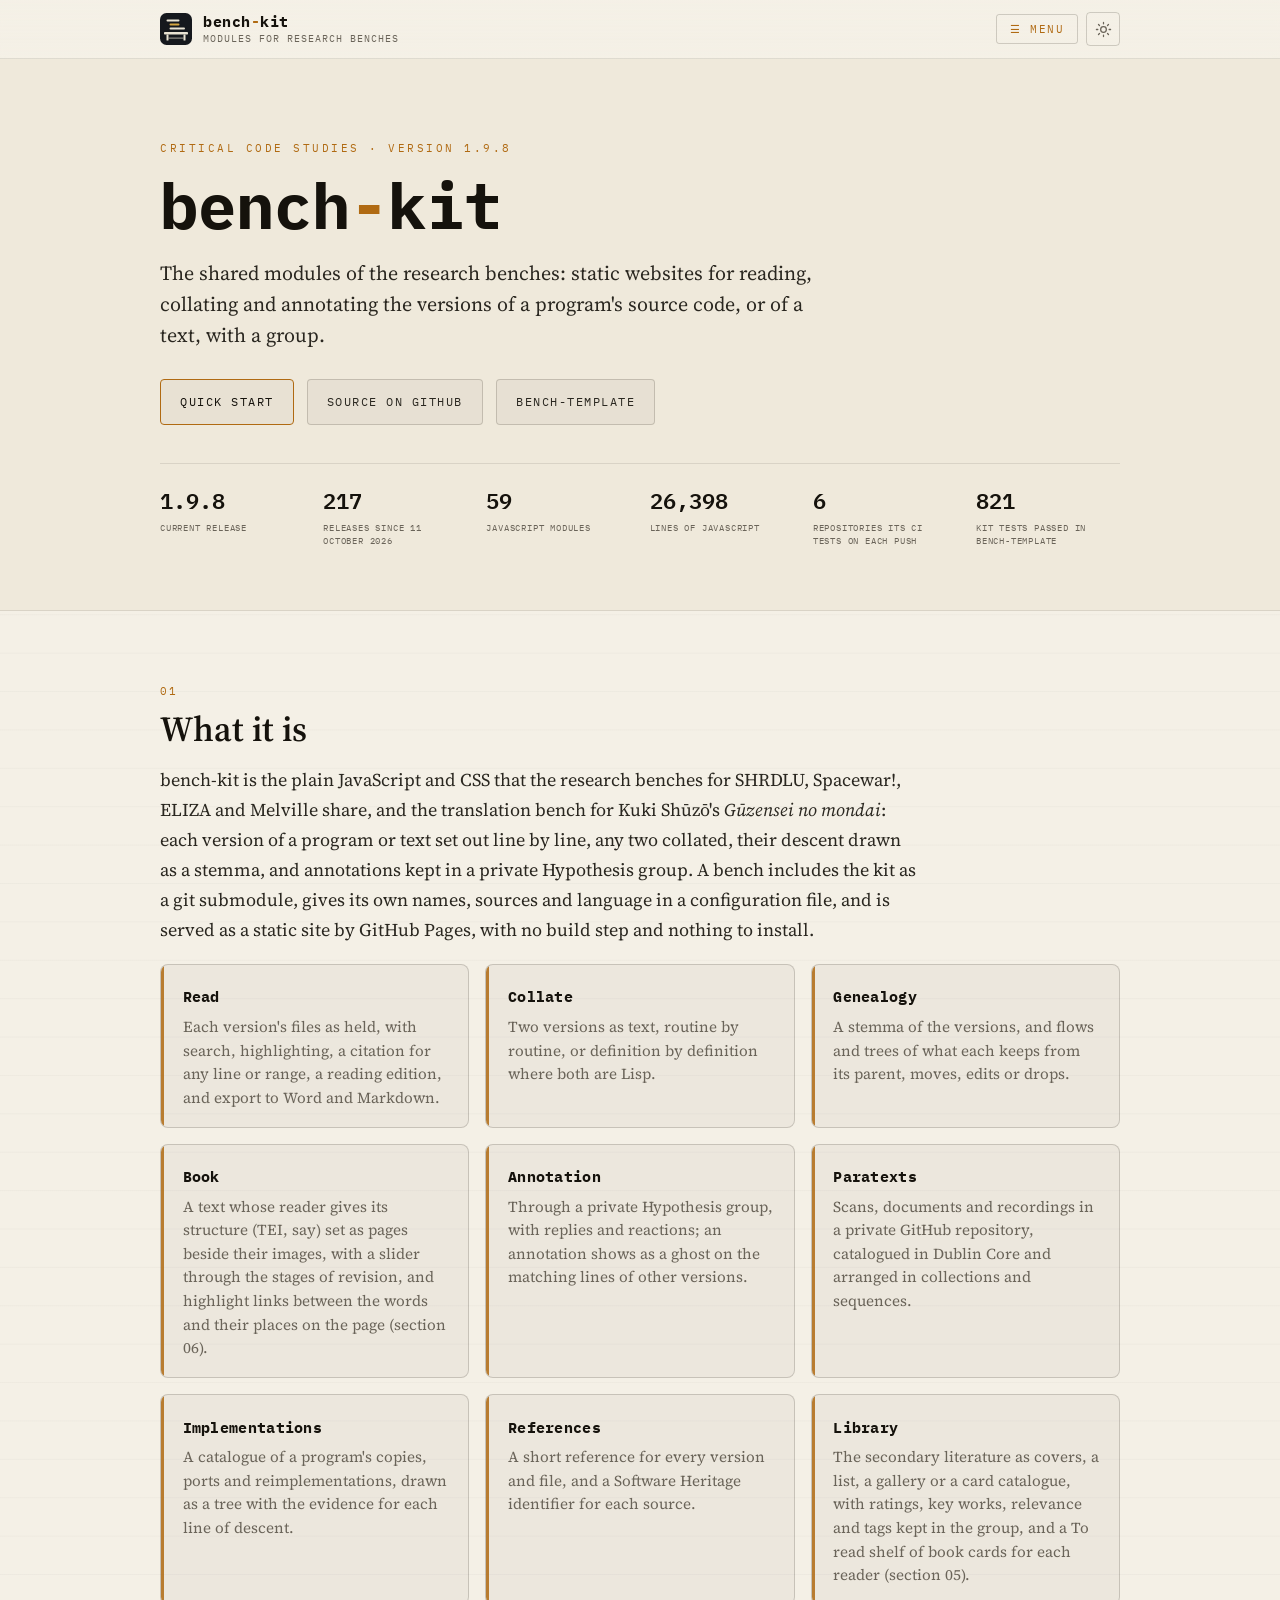
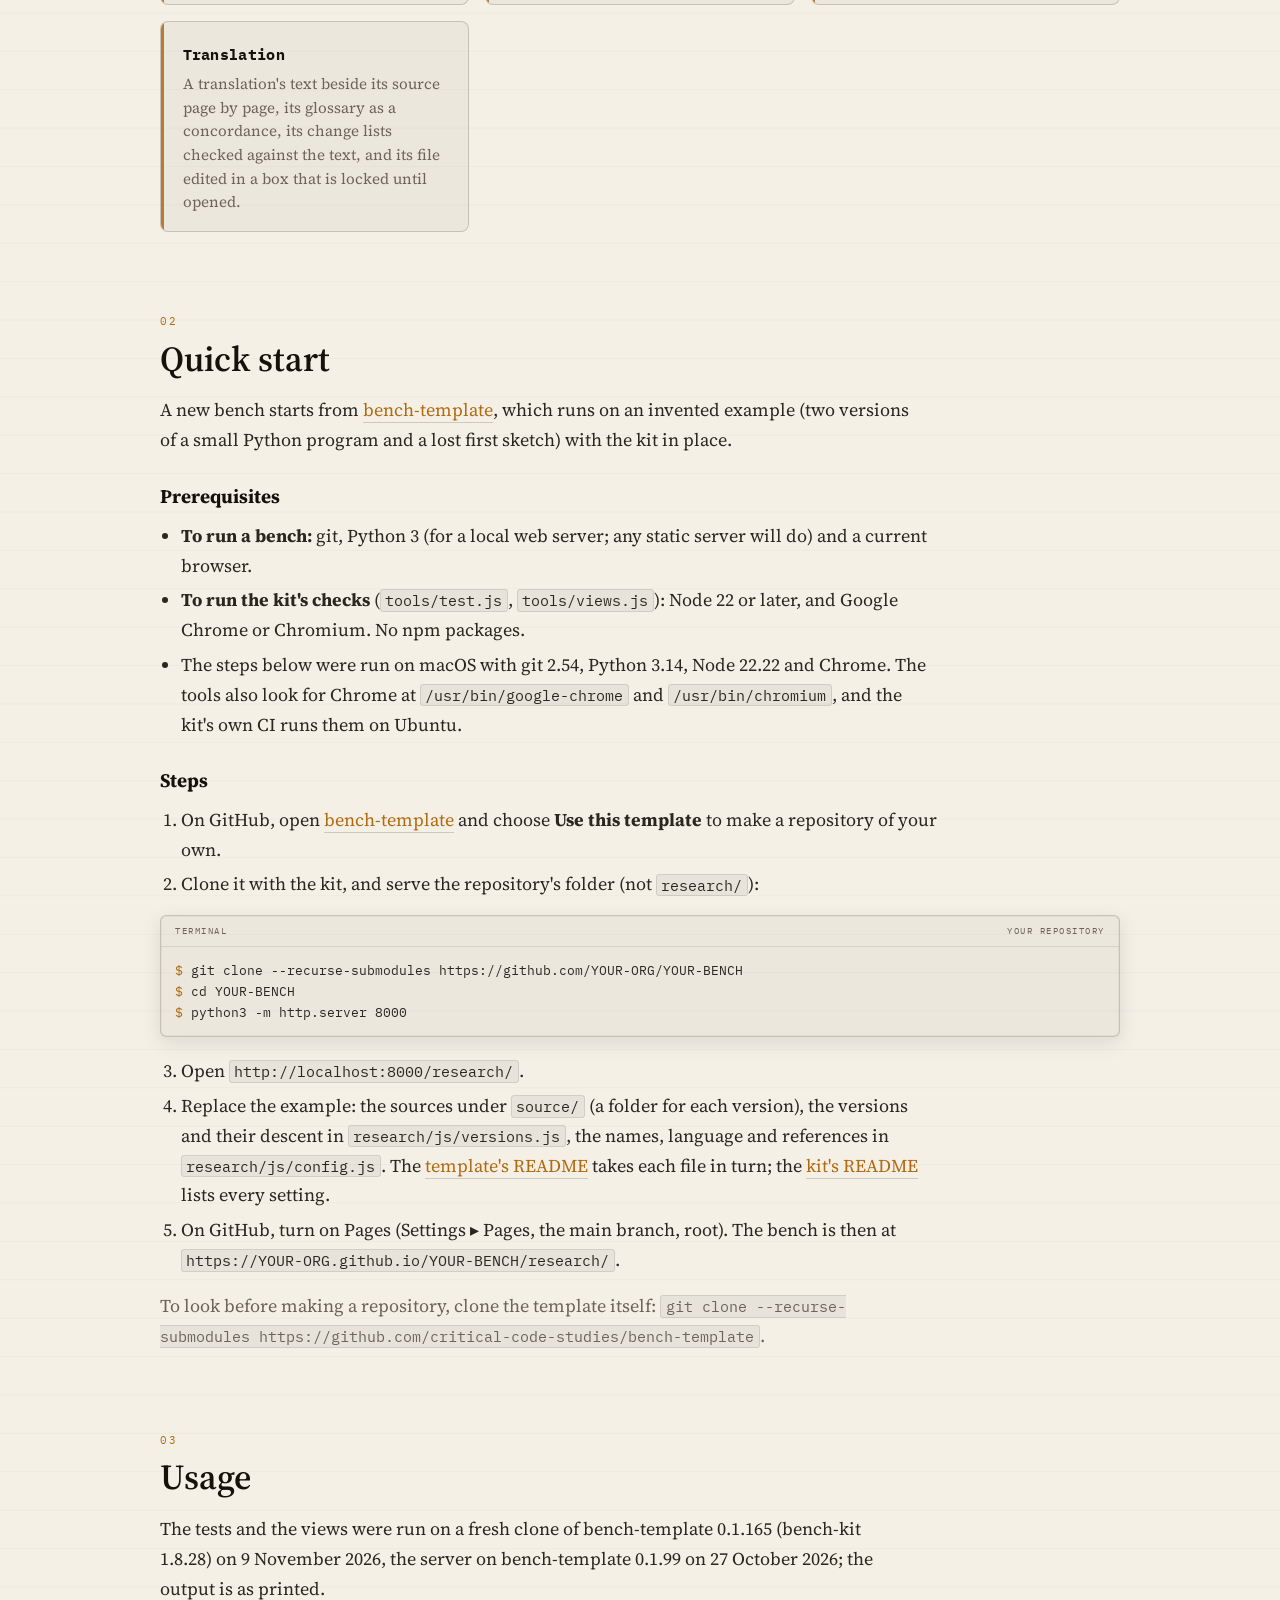
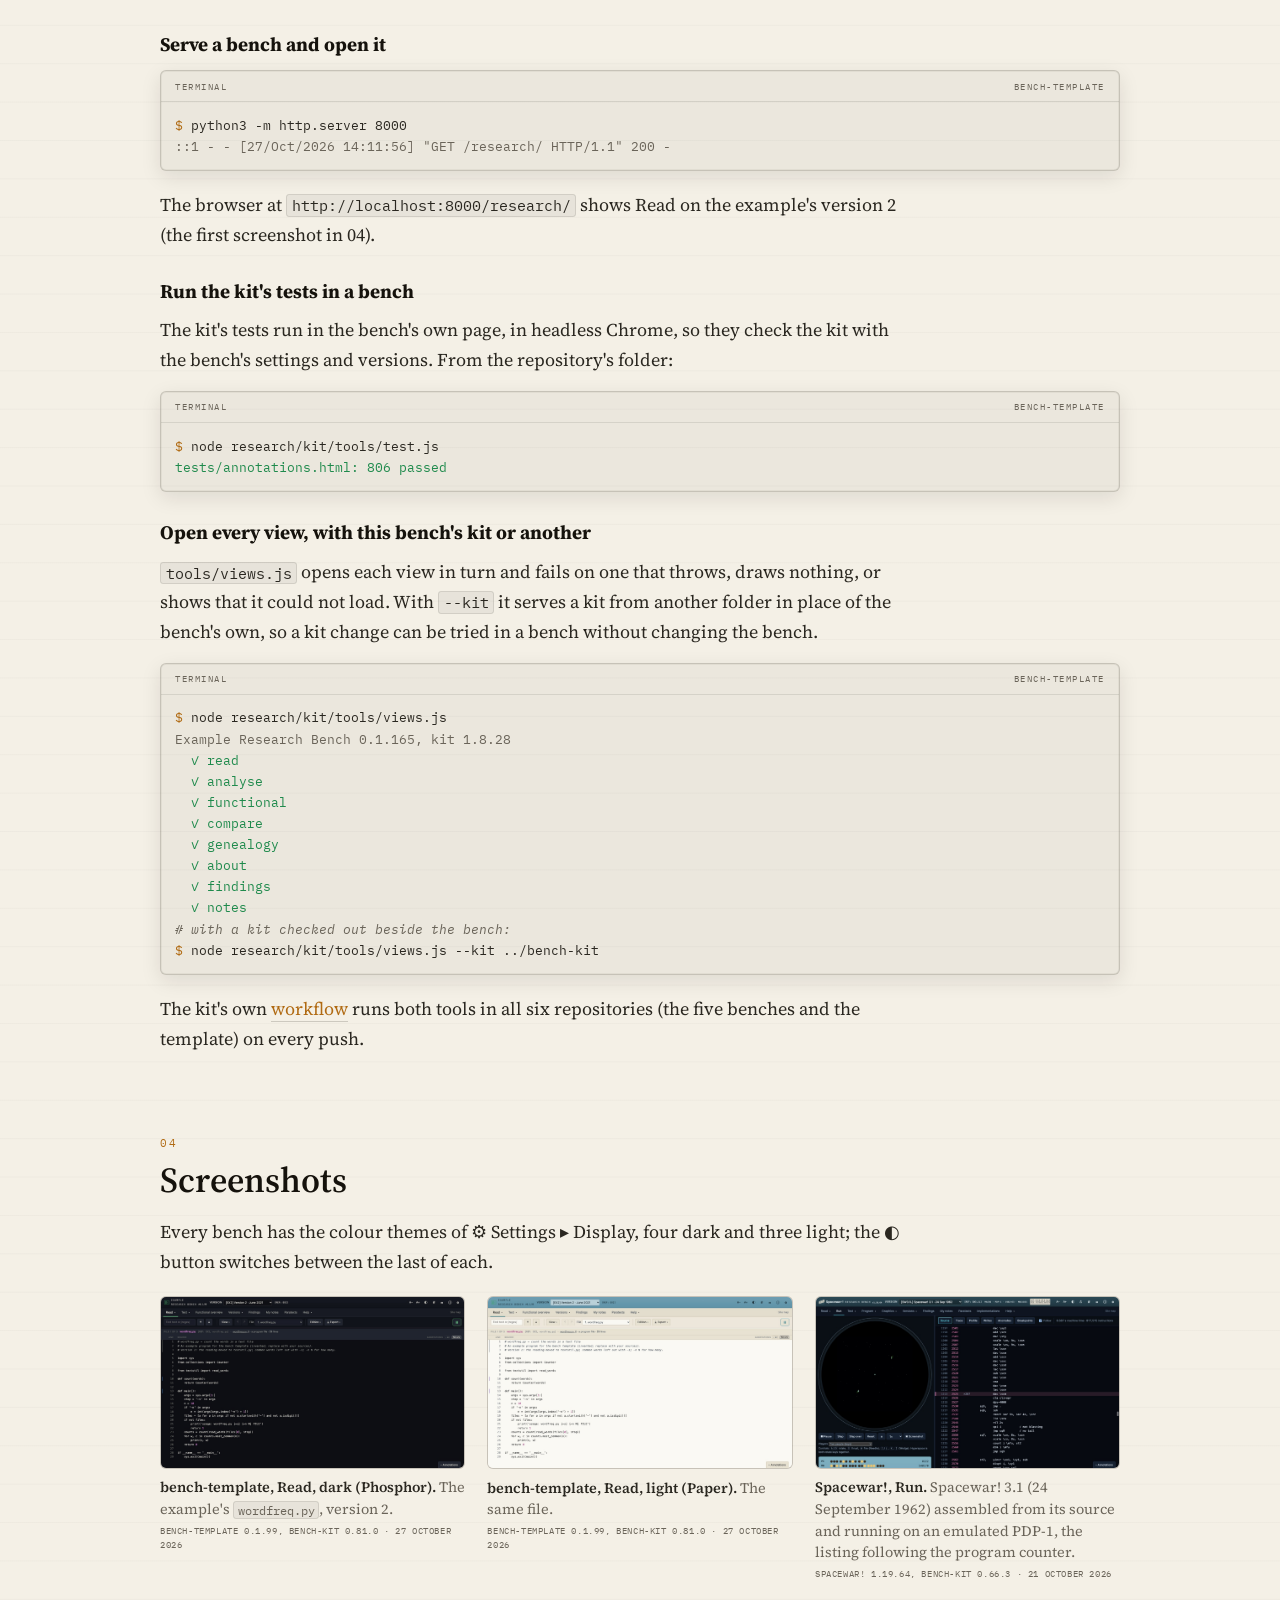
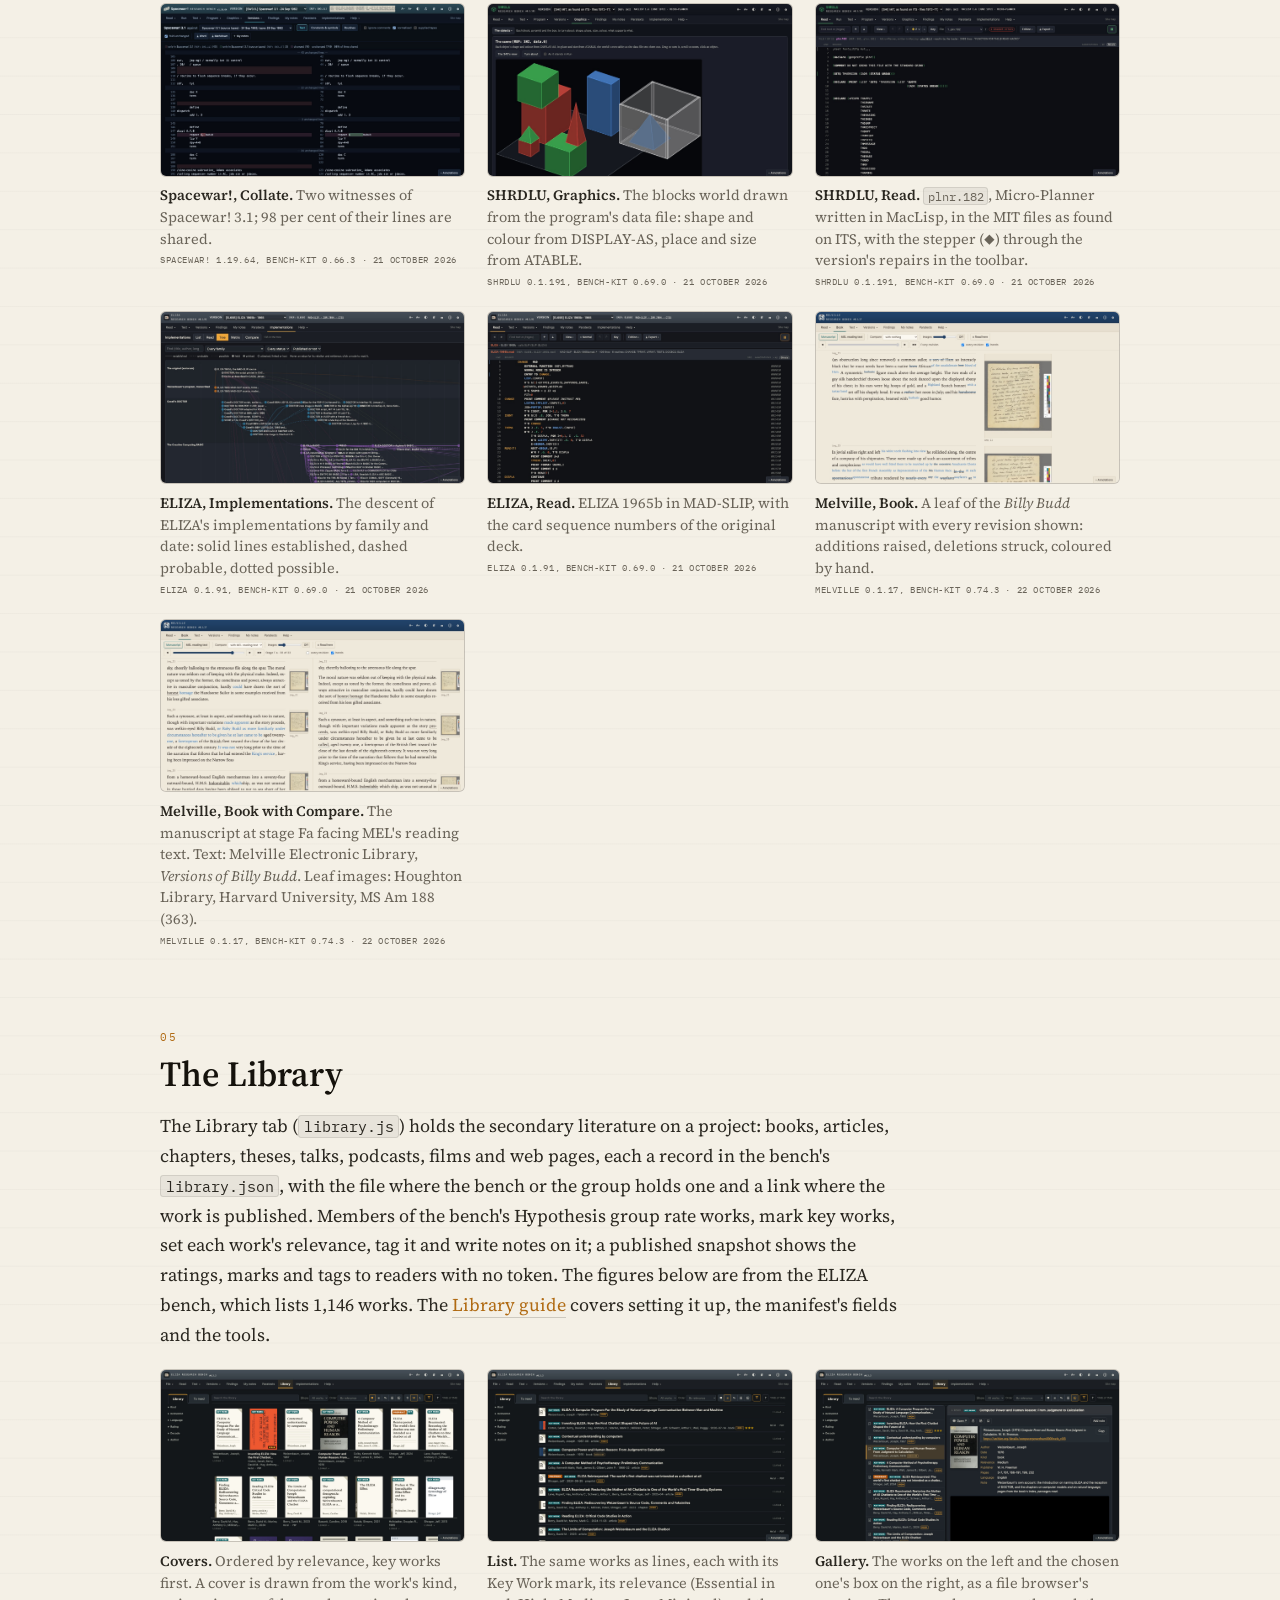
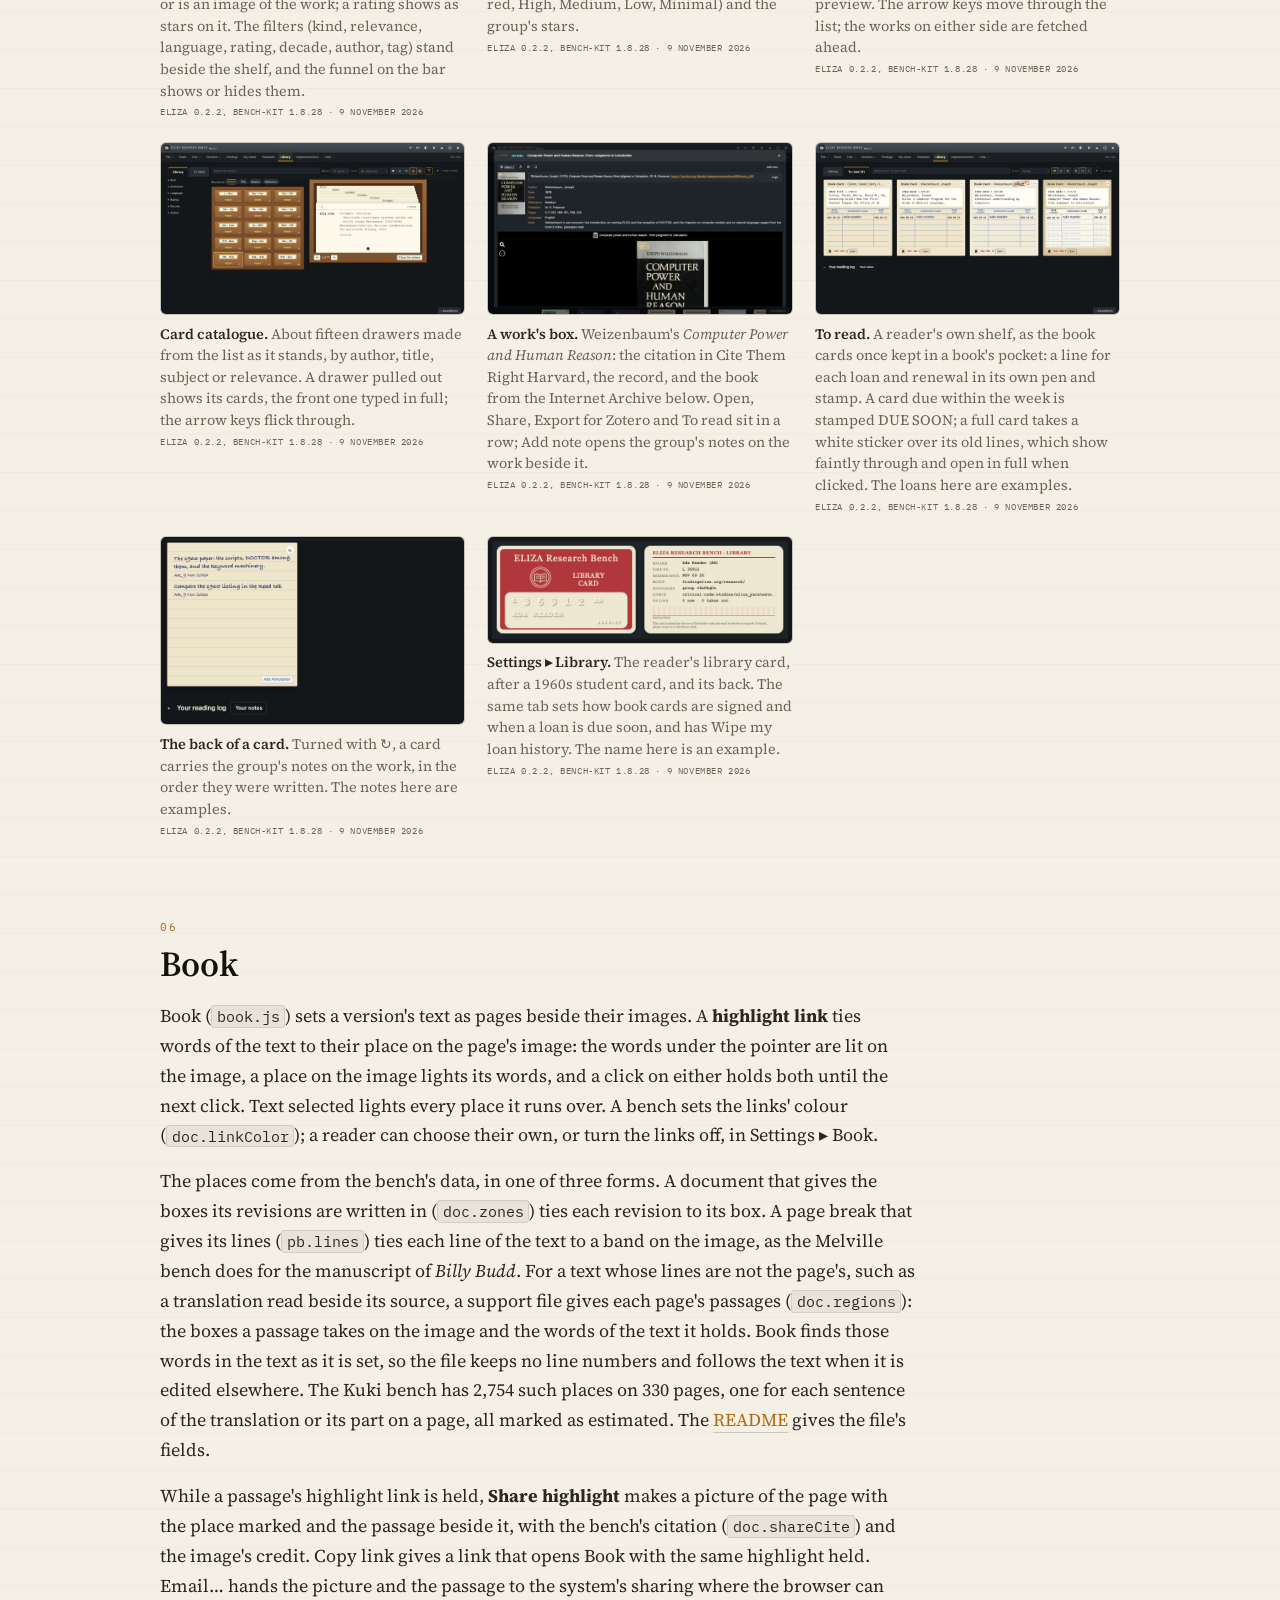
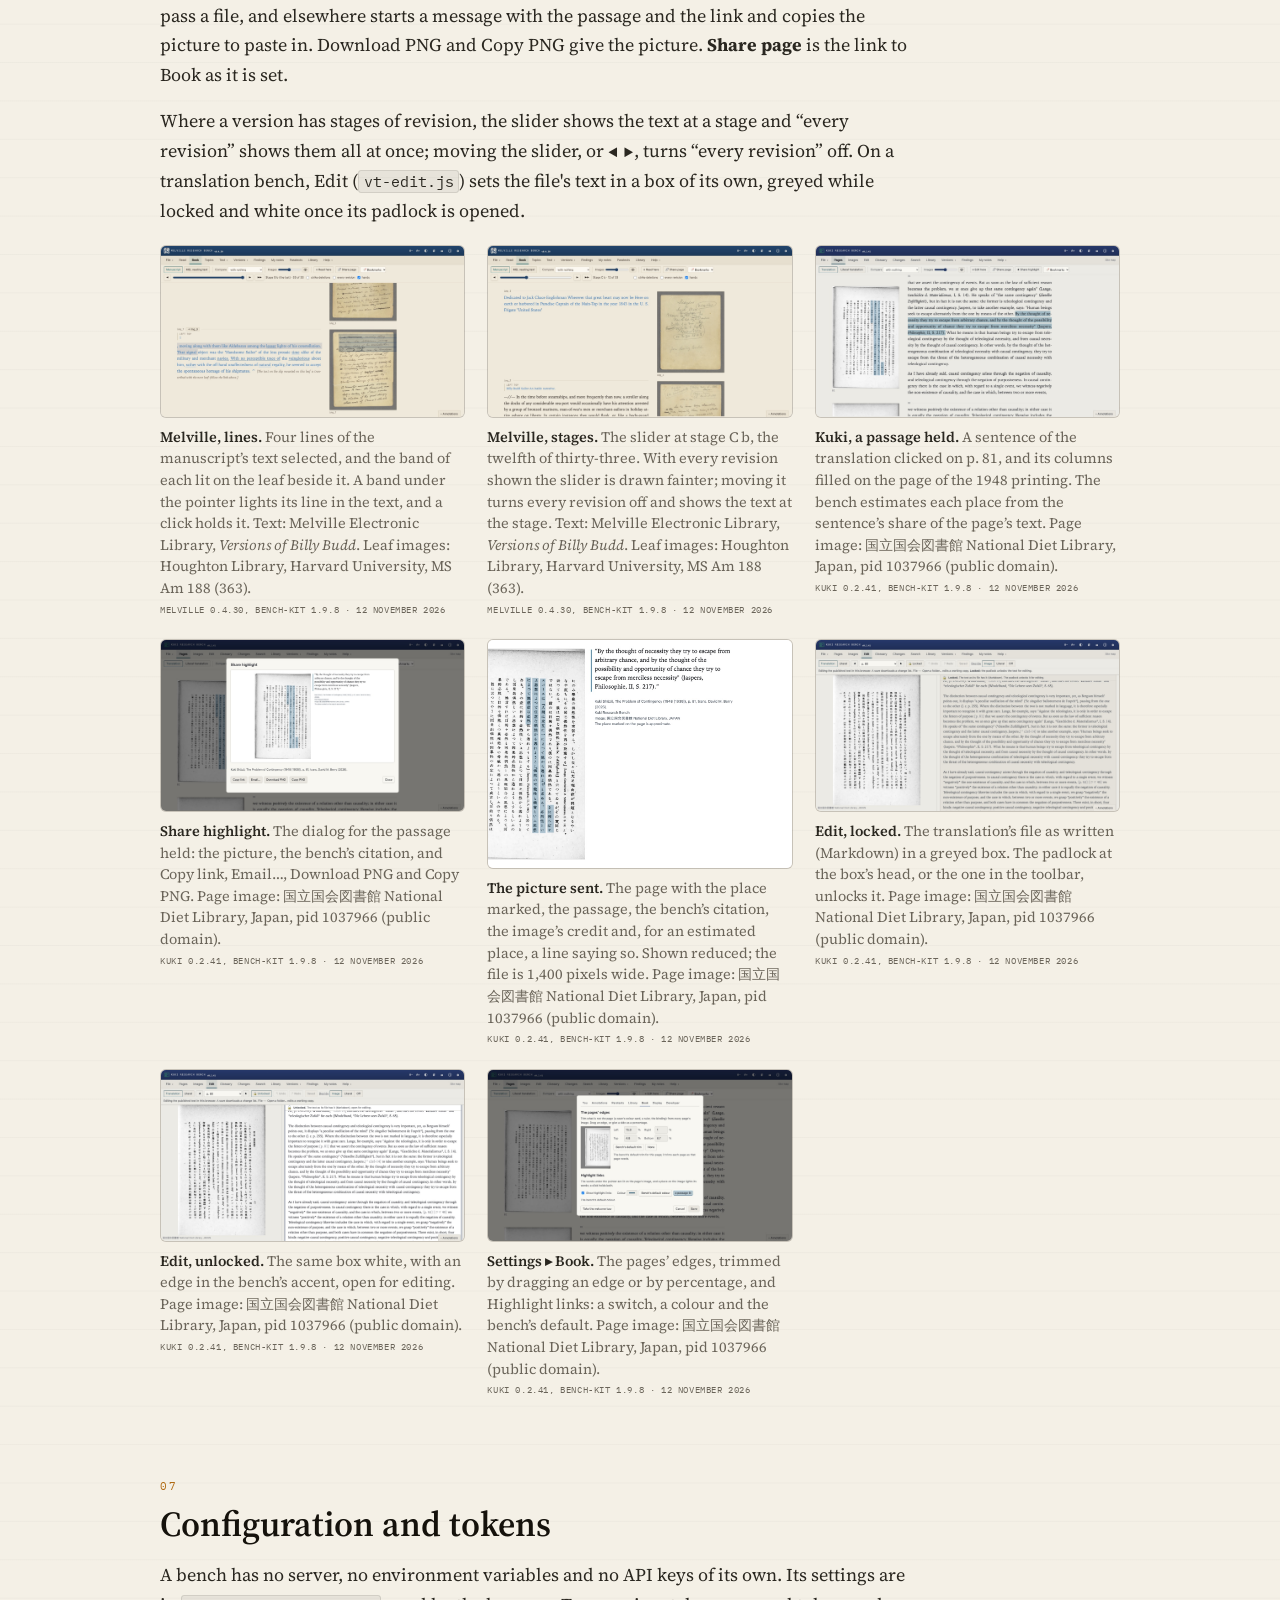
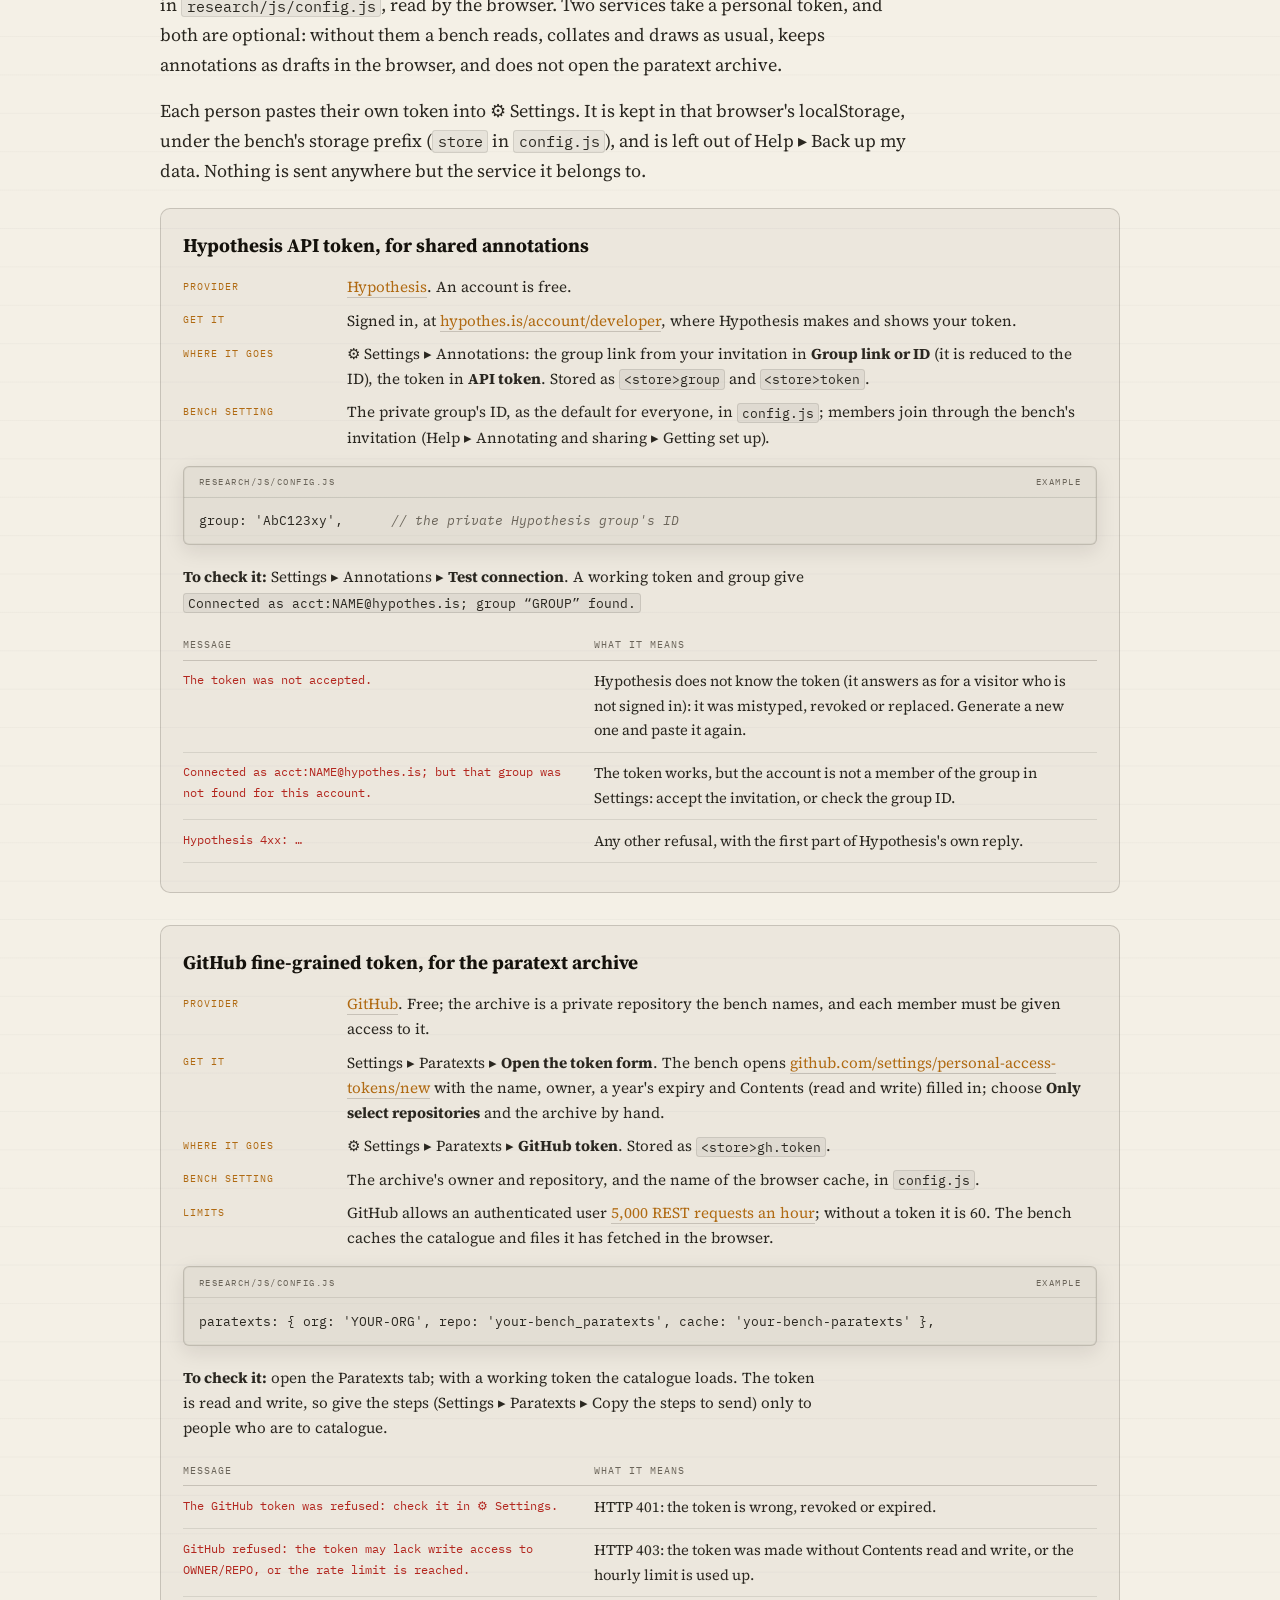
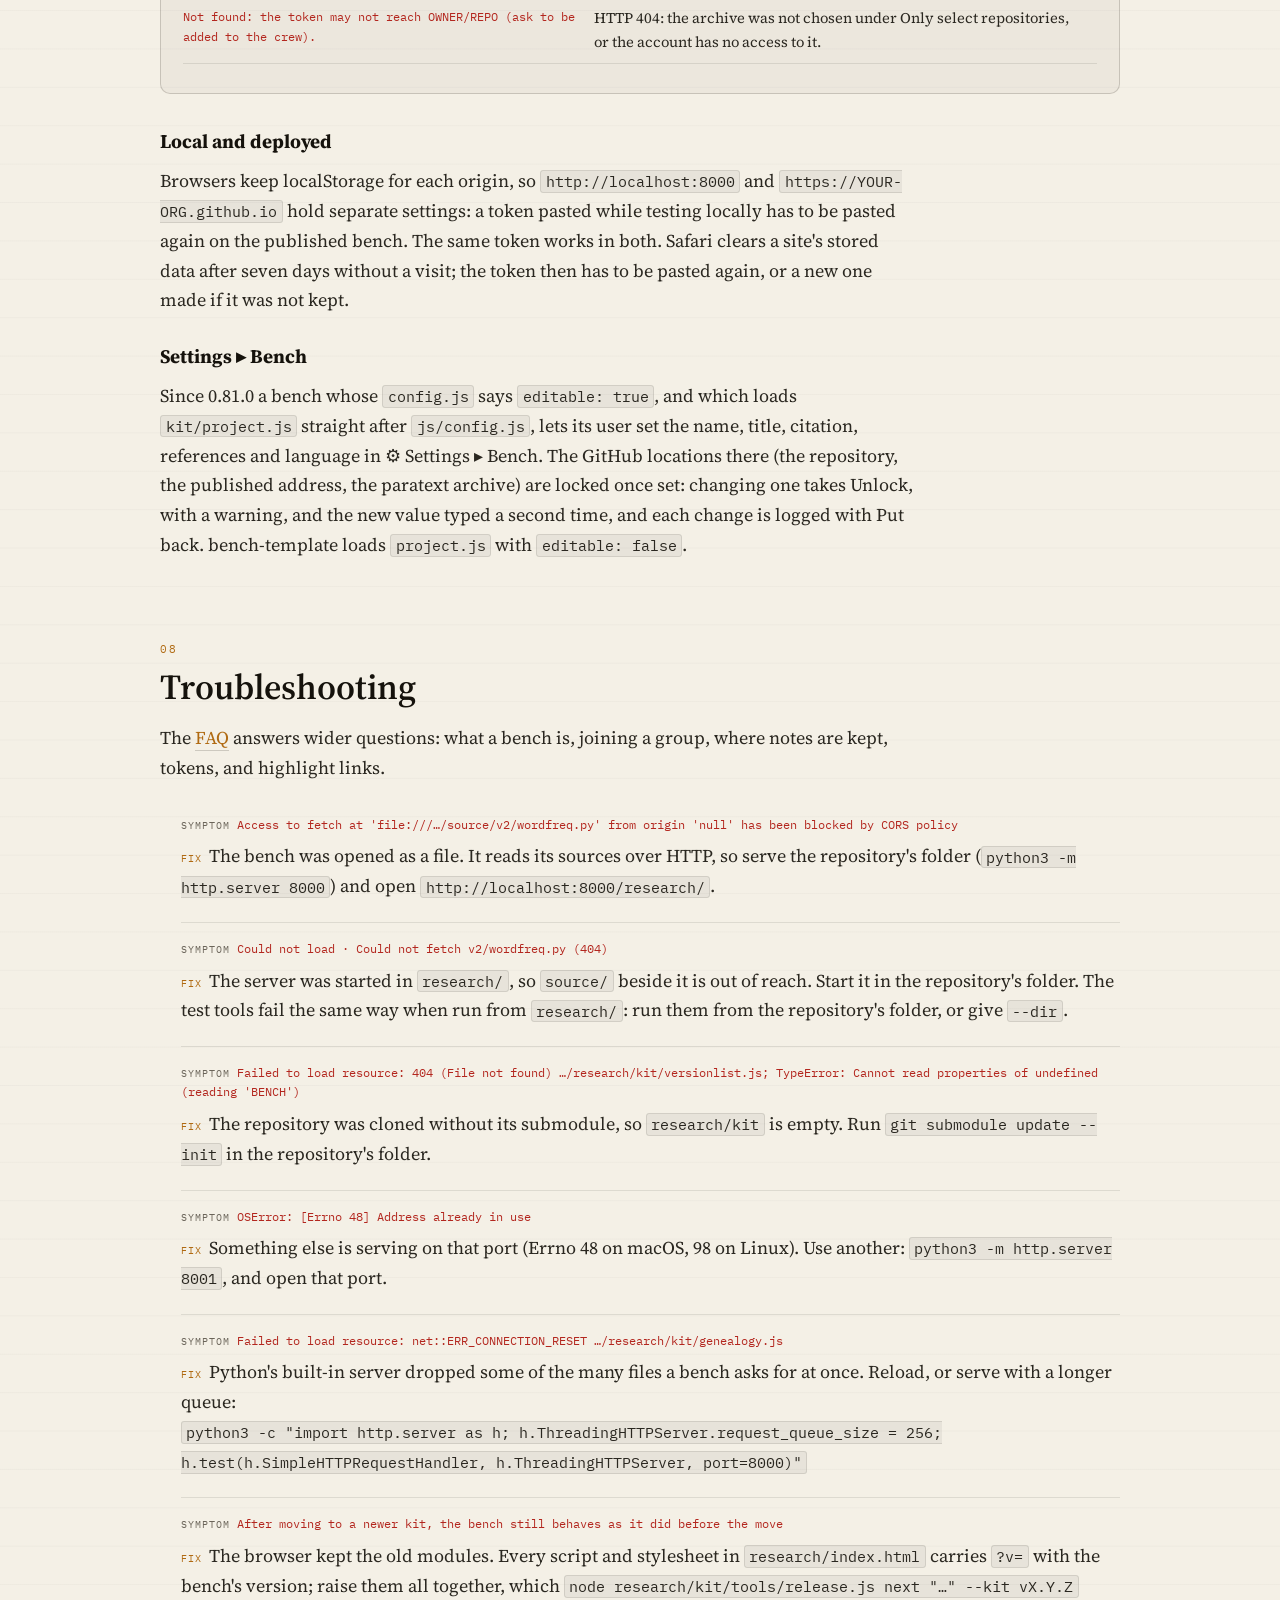
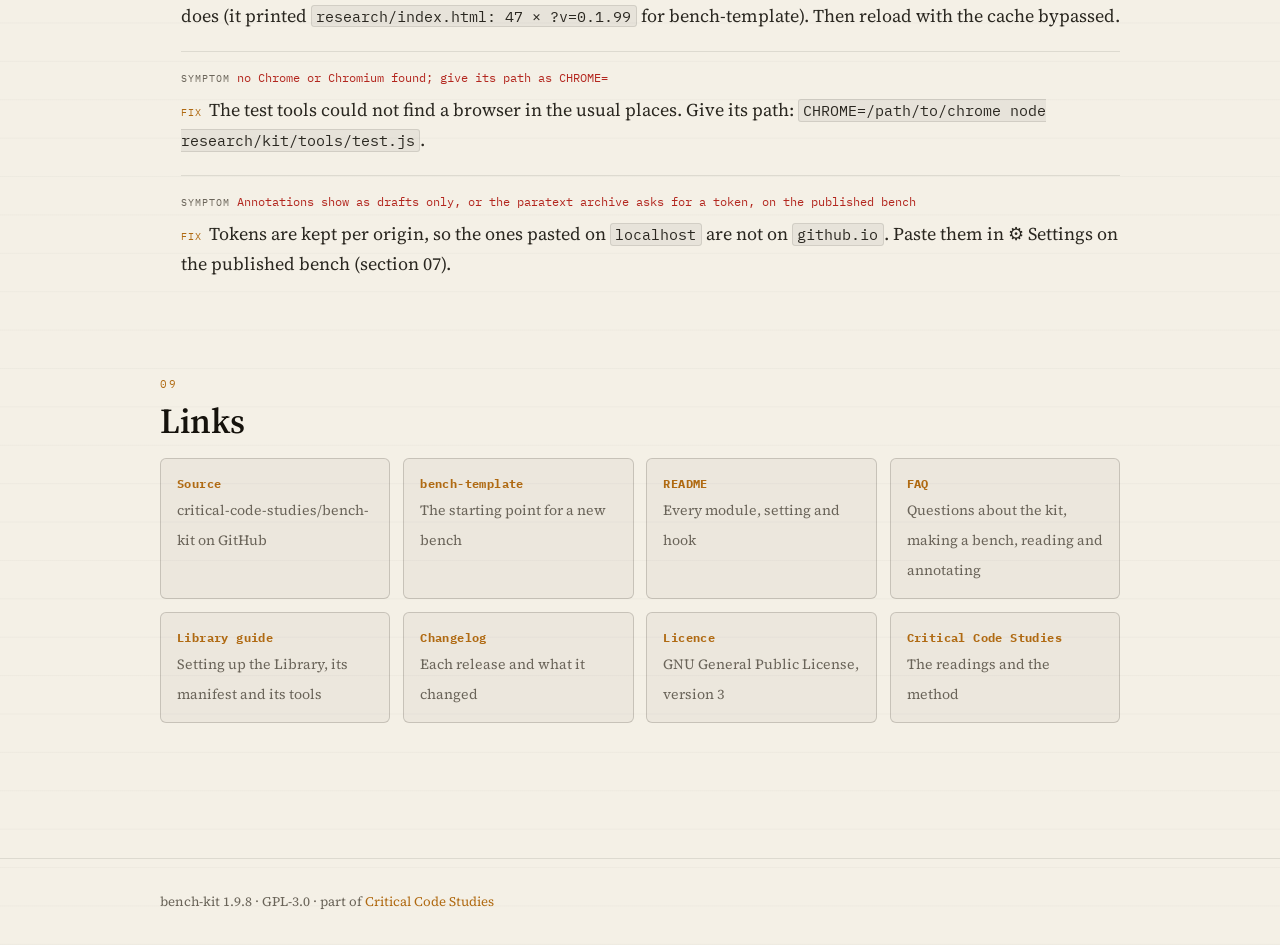
==== docs/index.html @ 133202d9 "Site: frequently asked questions" ====
<!DOCTYPE html>
<html lang="en-GB">
<head>
  <meta charset="utf-8">
  <meta name="viewport" content="width=device-width, initial-scale=1">
  <title>bench-kit</title>
  <meta name="description" content="bench-kit: the shared modules of the critical code studies research benches, static websites for reading, collating and annotating the versions of a program's source code, or of a text, with a group.">
  <link rel="icon" href="logo.svg" type="image/svg+xml">
  <meta name="theme-color" content="#f4f0e6" media="(prefers-color-scheme: light)">
  <meta name="theme-color" content="#11131a" media="(prefers-color-scheme: dark)">
  <meta property="og:title" content="bench-kit">
  <meta property="og:description" content="The shared modules of the critical code studies research benches.">
  <meta property="og:type" content="website">
  <meta property="og:url" content="https://critical-code-studies.github.io/bench-kit/">
  <meta property="og:image" content="https://critical-code-studies.github.io/bench-kit/img/template-read-dark.jpg">
  <script>(function(){try{var t=localStorage.getItem('ccs-theme');if(t==='light'||t==='dark')document.documentElement.setAttribute('data-theme',t);}catch(e){}})();</script>
  <link rel="preconnect" href="https://fonts.googleapis.com">
  <link rel="preconnect" href="https://fonts.gstatic.com" crossorigin>
  <link rel="stylesheet" href="https://fonts.googleapis.com/css2?family=IBM+Plex+Mono:wght@400;600;700&family=Source+Serif+4:ital,opsz,wght@0,8..60,400;0,8..60,600;1,8..60,400&display=swap">
  <style>
    /* The house style of the critical code studies sites (critical-code-studies.github.io):
       workbench charcoal by default, warm paper when turned over, amber for the critic's pen. */
    :root {
      --bg: #11131a; --bg-2: #171a23;
      --panel: rgba(231,228,218,0.035); --panel-2: rgba(231,228,218,0.055);
      --line: rgba(231,228,218,0.18); --line-soft: rgba(231,228,218,0.10);
      --ink: #e7e4da; --ink-dim: #989b93; --bright: #faf8f2;
      --green: #6fdc8c; --red: #ff8a7a;
      --beam: #f2ab3c; --mark: rgba(242,171,60,0.16);
      --glow: 0 0 6px rgba(242,171,60,0.45), 0 0 14px rgba(242,171,60,0.2);
      --mono: "IBM Plex Mono", ui-monospace, "SF Mono", Menlo, Consolas, monospace;
      --serif: "Source Serif 4", "Iowan Old Style", "Palatino Linotype", Palatino, Georgia, serif;
      --wrap: 960px;
      --body-grid: rgba(231,228,218,0.022); --vignette: rgba(0,0,0,0.5);
      --header-a: rgba(17,19,26,0.94); --header-b: rgba(17,19,26,0.62);
      --code-bg: rgba(5,6,10,0.7); --code-shadow: inset 0 0 30px rgba(0,0,0,0.55), 0 8px 26px rgba(0,0,0,0.4);
      --hero-bg: #0a0c11; --menu-bg: rgba(20,23,31,0.99);
      color-scheme: dark;
    }
    :root[data-theme="light"] {
      --bg: #f4f0e6; --bg-2: #fbf8f0;
      --panel: rgba(28,24,16,0.035); --panel-2: rgba(28,24,16,0.06);
      --line: rgba(28,24,16,0.18); --line-soft: rgba(28,24,16,0.10);
      --ink: #2a2720; --ink-dim: #6a6459; --bright: #15120c;
      --green: #1f8a4c; --red: #b3261e;
      --beam: #b06a12; --mark: rgba(176,106,18,0.16); --glow: none;
      --body-grid: rgba(28,24,16,0.028); --vignette: transparent;
      --header-a: rgba(244,240,230,0.94); --header-b: rgba(244,240,230,0.64);
      --code-bg: rgba(28,24,16,0.04); --code-shadow: inset 0 0 0 1px rgba(28,24,16,0.05), 0 6px 20px rgba(28,24,16,0.10);
      --hero-bg: #efe9db; --menu-bg: #fbf8f0;
      color-scheme: light;
    }
    @media (prefers-color-scheme: light) {
      :root:not([data-theme="dark"]) {
        --bg: #f4f0e6; --bg-2: #fbf8f0;
        --panel: rgba(28,24,16,0.035); --panel-2: rgba(28,24,16,0.06);
        --line: rgba(28,24,16,0.18); --line-soft: rgba(28,24,16,0.10);
        --ink: #2a2720; --ink-dim: #6a6459; --bright: #15120c;
        --green: #1f8a4c; --red: #b3261e;
        --beam: #b06a12; --mark: rgba(176,106,18,0.16); --glow: none;
        --body-grid: rgba(28,24,16,0.028); --vignette: transparent;
        --header-a: rgba(244,240,230,0.94); --header-b: rgba(244,240,230,0.64);
        --code-bg: rgba(28,24,16,0.04); --code-shadow: inset 0 0 0 1px rgba(28,24,16,0.05), 0 6px 20px rgba(28,24,16,0.10);
        --hero-bg: #efe9db; --menu-bg: #fbf8f0;
        color-scheme: light;
      }
    }

    * { box-sizing: border-box; }
    html { scroll-behavior: smooth; }
    body {
      margin: 0; color: var(--ink); font-family: var(--serif); font-size: 18px; line-height: 1.66;
      background: linear-gradient(var(--body-grid) 1px, transparent 1px) 0 0 / 100% 2.4rem, var(--bg);
      -webkit-font-smoothing: antialiased; overflow-x: hidden;
    }
    body::after { content: ""; position: fixed; inset: 0; pointer-events: none; z-index: 9000;
      background: radial-gradient(ellipse 92% 78% at 50% 42%, transparent 58%, var(--vignette) 100%); }
    .wrap { width: min(var(--wrap), calc(100vw - 32px)); margin: 0 auto; }
    section[id] { scroll-margin-top: 80px; }
    a { color: var(--beam); text-decoration: none; }
    a:hover { color: var(--bright); text-shadow: var(--glow); }
    .content a { border-bottom: 1px solid var(--line); }
    .content a:hover { border-bottom-color: var(--beam); }

    /* header */
    .site-header { position: sticky; top: 0; z-index: 8000; backdrop-filter: blur(3px);
      background: linear-gradient(to bottom, var(--header-a), var(--header-b)); border-bottom: 1px solid var(--line-soft); }
    .site-header .wrap { display: flex; align-items: center; justify-content: space-between; padding: 12px 0; gap: 1rem; position: relative; }
    .brand { display: flex; align-items: center; gap: 0.7rem; }
    .brand img { width: 32px; height: 32px; }
    .brand-block { display: flex; flex-direction: column; gap: 0.28rem; line-height: 1.05; white-space: nowrap; }
    .brand-name { font-family: var(--mono); font-weight: 700; font-size: 0.95rem; letter-spacing: 0.5px; color: var(--bright); }
    .brand-name .slash { color: var(--beam); }
    .brand-tagline { font-family: var(--mono); font-size: 0.6rem; letter-spacing: 1px; color: var(--ink-dim); text-transform: uppercase; }
    .head-tools { display: flex; align-items: center; gap: 0.5rem; }
    .nav-toggle { display: inline-flex; align-items: center; gap: 0.5rem; background: none; border: 1px solid var(--line); color: var(--beam);
      font-family: var(--mono); font-size: 0.7rem; letter-spacing: 1.5px; text-transform: uppercase; padding: 7px 13px; border-radius: 3px; cursor: pointer; }
    .site-nav { position: absolute; top: calc(100% + 7px); right: 0; display: none; flex-direction: column; min-width: 240px; padding: 0.4rem 0;
      background: var(--menu-bg); border: 1px solid var(--line); border-radius: 4px; box-shadow: 0 12px 32px rgba(0,0,0,0.5); }
    .site-nav.open { display: flex; }
    .site-nav a { font-family: var(--mono); font-size: 0.72rem; letter-spacing: 0.8px; text-transform: uppercase; color: var(--ink-dim); padding: 0.6rem 1.2rem; }
    .site-nav a:hover { color: var(--beam); background: rgba(242,171,60,0.08); }
    .site-nav a .n { color: var(--beam); margin-right: 0.4rem; }
    @media (min-width: 1400px) {
      .nav-toggle { display: none; }
      .site-nav { position: static; display: flex; flex-direction: row; min-width: 0; padding: 0; background: none; border: 0; box-shadow: none; gap: 0.1rem; }
      .site-nav a { padding: 0.45rem 0.42rem; font-size: 0.66rem; letter-spacing: 0.5px; white-space: nowrap; }
      .site-nav a:hover { background: none; }
    }
    @media (max-width: 560px) { .brand-tagline { display: none; } .nav-toggle { padding: 7px 10px; } }
    .theme-toggle { display: inline-flex; align-items: center; justify-content: center; width: 34px; height: 34px; flex: 0 0 auto;
      background: none; border: 1px solid var(--line); border-radius: 4px; color: var(--ink-dim); cursor: pointer; padding: 0; }
    .theme-toggle:hover { border-color: var(--beam); color: var(--beam); }
    .theme-toggle svg { width: 17px; height: 17px; }
    .theme-toggle .icon-sun { display: none; }
    :root[data-theme="light"] .theme-toggle .icon-sun { display: block; }
    :root[data-theme="light"] .theme-toggle .icon-moon { display: none; }
    @media (prefers-color-scheme: light) {
      :root:not([data-theme="dark"]) .theme-toggle .icon-sun { display: block; }
      :root:not([data-theme="dark"]) .theme-toggle .icon-moon { display: none; }
    }

    /* hero */
    .hero { background: var(--hero-bg); border-bottom: 1px solid var(--line-soft); }
    .hero-inner { padding: clamp(3rem, 9vh, 5.5rem) 0 clamp(2.5rem, 7vh, 4.5rem); }
    .kicker { display: block; font-family: var(--mono); font-size: 0.66rem; letter-spacing: 2.5px; text-transform: uppercase; color: var(--beam); margin-bottom: 0.9rem; }
    .hero h1 { margin: 0; font-family: var(--mono); font-weight: 700; font-size: clamp(2.2rem, 7vw, 4rem); line-height: 1.04; color: var(--bright); }
    .hero h1 .slash { color: var(--beam); text-shadow: var(--glow); }
    .hero .tagline { margin: 1.2rem 0 0; max-width: 34em; font-size: clamp(1.05rem, 2.4vw, 1.25rem); line-height: 1.55; }
    .hero-actions { display: flex; flex-wrap: wrap; gap: 0.8rem; margin-top: 1.8rem; }
    .btn { display: inline-flex; align-items: center; gap: 0.5rem; font-family: var(--mono); font-size: 0.72rem; letter-spacing: 1.5px; text-transform: uppercase;
      padding: 0.75rem 1.2rem; border-radius: 4px; border: 1px solid var(--line); color: var(--ink); background: var(--panel); }
    .btn:hover { border-color: var(--beam); color: var(--bright); background: rgba(242,171,60,0.07); }
    .btn-primary { border-color: var(--beam); color: var(--bright); }

    /* stat row */
    .stats { display: grid; grid-template-columns: repeat(auto-fit, minmax(118px, 1fr)); gap: 0.9rem 1.2rem; margin-top: 2.4rem; padding-top: 1.2rem; border-top: 1px solid var(--line-soft); }
    .stats div { display: flex; flex-direction: column; gap: 0.15rem; }
    .stats b { font-family: var(--mono); font-weight: 600; font-size: 1.35rem; color: var(--bright); }
    .stats span { font-family: var(--mono); font-size: 0.58rem; letter-spacing: 0.8px; text-transform: uppercase; color: var(--ink-dim); line-height: 1.4; }

    /* sections */
    main { padding: clamp(2.5rem, 7vh, 4.5rem) 0; }
    .section { margin-bottom: clamp(3rem, 8vh, 5rem); }
    .section .num { font-family: var(--mono); font-size: 0.7rem; letter-spacing: 2px; color: var(--beam); }
    h2 { font-family: var(--serif); font-weight: 600; font-size: clamp(1.6rem, 4vw, 2.2rem); line-height: 1.15; color: var(--bright); margin: 0.3rem 0 1rem; }
    h3 { font-family: var(--serif); font-size: 1.2rem; color: var(--bright); margin: 1.6rem 0 0.5rem; }
    .content p, .content li { max-width: 42em; }
    .content p { margin: 0 0 1rem; }
    .content ol, .content ul { padding-left: 1.3rem; margin: 0 0 1rem; }
    .content li { margin: 0.3rem 0; }
    .muted { color: var(--ink-dim); }
    code { font-family: var(--mono); font-size: 0.84em; background: var(--panel-2); border: 1px solid var(--line-soft); border-radius: 3px; padding: 0.05em 0.3em; overflow-wrap: anywhere; }

    /* terminal blocks: what is typed, and what came back */
    .term { margin: 0.6rem 0 1.2rem; background: var(--code-bg); border: 1px solid var(--line); border-radius: 6px; box-shadow: var(--code-shadow); overflow: hidden; }
    .term .label { display: flex; justify-content: space-between; gap: 1rem; font-family: var(--mono); font-size: 0.58rem; letter-spacing: 1.5px; text-transform: uppercase; color: var(--ink-dim);
      padding: 0.45rem 0.9rem; border-bottom: 1px solid var(--line-soft); }
    .term pre { margin: 0; padding: 0.8rem 0.9rem; font-family: var(--mono); font-size: 0.8rem; line-height: 1.65; color: var(--ink); white-space: pre-wrap; overflow-wrap: anywhere; }
    .term .in::before { content: "$ "; color: var(--beam); }
    .term .out { color: var(--ink-dim); }
    .term .ok { color: var(--green); }
    .term .err { color: var(--red); }
    .term .c { color: var(--ink-dim); font-style: italic; }

    /* cards */
    .cards { display: grid; grid-template-columns: repeat(auto-fit, minmax(250px, 1fr)); gap: 1rem; margin-top: 1.2rem; }
    .card { position: relative; padding: 1.2rem 1.2rem 1.1rem 1.35rem; border: 1px solid var(--line); border-radius: 8px; background: var(--panel); overflow: hidden; }
    .card::before { content: ""; position: absolute; left: 0; top: 0; bottom: 0; width: 3px; background: var(--beam); opacity: 0.85; }
    .card h3 { margin: 0 0 0.35rem; font-family: var(--mono); font-size: 0.95rem; letter-spacing: 0.3px; }
    .card p { margin: 0; font-size: 0.95rem; color: var(--ink-dim); line-height: 1.55; }

    /* credentials */
    .cred { margin: 1.4rem 0 2rem; padding: 1.3rem 1.4rem 0.6rem; border: 1px solid var(--line); border-radius: 10px; background: var(--panel); }
    .cred h3 { margin: 0 0 0.8rem; }
    .cred p { font-size: 0.95rem; }
    .cred dl { display: grid; grid-template-columns: 9.5em 1fr; gap: 0.5rem 1.2rem; margin: 0 0 1rem; font-size: 0.95rem; }
    .cred dt { font-family: var(--mono); font-size: 0.62rem; letter-spacing: 1px; text-transform: uppercase; color: var(--beam); padding-top: 0.3rem; }
    .cred dd { margin: 0; }
    .errors { width: 100%; border-collapse: collapse; font-size: 0.92rem; margin: 0.4rem 0 1.2rem; }
    .errors th { text-align: left; font-family: var(--mono); font-size: 0.6rem; letter-spacing: 1px; text-transform: uppercase; color: var(--ink-dim); font-weight: 400; padding: 0.4rem 0.6rem 0.4rem 0; border-bottom: 1px solid var(--line); }
    .errors td { vertical-align: top; padding: 0.55rem 0.8rem 0.55rem 0; border-bottom: 1px solid var(--line-soft); }
    .errors td:first-child { font-family: var(--mono); font-size: 0.78rem; color: var(--red); width: 45%; }
    @media (max-width: 640px) {
      .cred dl { grid-template-columns: 1fr; gap: 0.1rem; }
      .cred dd { margin-bottom: 0.6rem; }
      .errors td, .errors th { display: block; width: auto !important; border: 0; padding: 0.15rem 0; }
      .errors tr { display: block; padding: 0.5rem 0; border-bottom: 1px solid var(--line-soft); }
      .errors thead { display: none; }
    }

    /* troubleshooting */
    .trouble { list-style: none; padding: 0; margin: 1rem 0 0; }
    .trouble li { padding: 1rem 0; border-top: 1px solid var(--line-soft); max-width: none; }
    .trouble li:first-child { border-top: 0; }
    .trouble .sym { display: block; font-family: var(--mono); font-size: 0.78rem; color: var(--red); line-height: 1.55; overflow-wrap: anywhere; }
    .trouble .sym::before { content: "Symptom  "; color: var(--ink-dim); letter-spacing: 1px; font-size: 0.6rem; text-transform: uppercase; }
    .trouble .fix { display: block; margin-top: 0.45rem; }
    .trouble .fix::before { content: "Fix  "; font-family: var(--mono); color: var(--beam); letter-spacing: 1px; font-size: 0.6rem; text-transform: uppercase; }

    /* screenshots */
    .shots { display: grid; grid-template-columns: repeat(auto-fit, minmax(300px, 1fr)); gap: 1.4rem; margin-top: 1.2rem; }
    figure { margin: 0; }
    figure img { display: block; width: 100%; height: auto; border: 1px solid var(--line); border-radius: 6px; background: var(--panel); }
    figcaption { margin-top: 0.55rem; font-size: 0.9rem; line-height: 1.5; color: var(--ink-dim); }
    figcaption b { color: var(--ink); font-weight: 600; }
    figcaption .prov { display: block; margin-top: 0.2rem; font-family: var(--mono); font-size: 0.58rem; letter-spacing: 0.6px; text-transform: uppercase; }

    /* links */
    .links { display: grid; grid-template-columns: repeat(auto-fit, minmax(220px, 1fr)); gap: 0.8rem; margin-top: 1rem; }
    .links a { display: block; padding: 0.9rem 1rem; border: 1px solid var(--line); border-radius: 6px; background: var(--panel); color: var(--ink); }
    .links a b { display: block; font-family: var(--mono); font-size: 0.78rem; color: var(--beam); letter-spacing: 0.4px; }
    .links a span { font-size: 0.88rem; color: var(--ink-dim); }
    .links a:hover { border-color: var(--beam); text-shadow: none; }

    .site-footer { border-top: 1px solid var(--line-soft); padding: 2rem 0; }
    .site-footer p { margin: 0; font-size: 0.82rem; color: var(--ink-dim); }

    .reveal { opacity: 0; transform: translateY(14px); transition: opacity 0.6s ease, transform 0.6s cubic-bezier(0.2,0.7,0.2,1); }
    .reveal.in { opacity: 1; transform: none; }
    @media (prefers-reduced-motion: reduce) { .reveal { opacity: 1; transform: none; transition: none; } html { scroll-behavior: auto; } }
  </style>
</head>
<body>

  <header class="site-header">
    <div class="wrap">
      <a class="brand" href="./" aria-label="bench-kit home">
        <img src="logo.svg" alt="">
        <span class="brand-block">
          <span class="brand-name">bench<span class="slash">-</span>kit</span>
          <span class="brand-tagline">Modules for research benches</span>
        </span>
      </a>
      <div class="head-tools">
        <button class="nav-toggle" aria-label="Open menu" aria-expanded="false" aria-controls="site-nav">&#9776;&nbsp;Menu</button>
        <nav class="site-nav" id="site-nav">
          <a href="#what"><span class="n">01</span>What it is</a>
          <a href="#start"><span class="n">02</span>Quick start</a>
          <a href="#usage"><span class="n">03</span>Usage</a>
          <a href="#screens"><span class="n">04</span>Screenshots</a>
          <a href="#library"><span class="n">05</span>The Library</a>
          <a href="#book"><span class="n">06</span>Book</a>
          <a href="#config"><span class="n">07</span>Configuration</a>
          <a href="#trouble"><span class="n">08</span>Troubleshooting</a>
          <a href="#links"><span class="n">09</span>Links</a>
        </nav>
        <button class="theme-toggle" type="button" aria-label="Toggle light and dark theme" title="Toggle light and dark theme">
          <svg class="icon-moon" viewBox="0 0 24 24" fill="none" stroke="currentColor" stroke-width="1.8" stroke-linecap="round" stroke-linejoin="round" aria-hidden="true"><path d="M21 12.79A9 9 0 1 1 11.21 3 7 7 0 0 0 21 12.79z"/></svg>
          <svg class="icon-sun" viewBox="0 0 24 24" fill="none" stroke="currentColor" stroke-width="1.8" stroke-linecap="round" stroke-linejoin="round" aria-hidden="true"><circle cx="12" cy="12" r="4"/><path d="M12 2v2M12 20v2M4.93 4.93l1.41 1.41M17.66 17.66l1.41 1.41M2 12h2M20 12h2M4.93 19.07l1.41-1.41M17.66 6.34l1.41-1.41"/></svg>
        </button>
      </div>
    </div>
  </header>

  <section class="hero">
    <div class="wrap hero-inner">
      <span class="kicker">Critical code studies · version <span data-kit-version>1.9.8</span></span>
      <h1>bench<span class="slash">-</span>kit</h1>
      <p class="tagline">The shared modules of the research benches: static websites for reading, collating and annotating the versions of a program's source code, or of a text, with a group.</p>
      <div class="hero-actions">
        <a class="btn btn-primary" href="#start">Quick start</a>
        <a class="btn" href="https://github.com/critical-code-studies/bench-kit">Source on GitHub</a>
        <a class="btn" href="https://github.com/critical-code-studies/bench-template">bench-template</a>
      </div>
      <div class="stats" aria-label="bench-kit in figures">
        <div><b data-kit-version>1.9.8</b><span>Current release</span></div>
        <div><b>217</b><span>Releases since 11 October 2026</span></div>
        <div><b>59</b><span>JavaScript modules</span></div>
        <div><b>26,398</b><span>Lines of JavaScript</span></div>
        <div><b>6</b><span>Repositories its CI tests on each push</span></div>
        <div><b>821</b><span>Kit tests passed in bench-template</span></div>
      </div>
    </div>
  </section>

  <main class="content">

    <section class="section wrap reveal" id="what">
      <span class="num">01</span>
      <h2>What it is</h2>
      <p>bench-kit is the plain JavaScript and CSS that the research benches for SHRDLU, Spacewar!, ELIZA and Melville share, and the translation bench for Kuki Shūzō's <i>Gūzensei no mondai</i>: each version of a program or text set out line by line, any two collated, their descent drawn as a stemma, and annotations kept in a private Hypothesis group. A bench includes the kit as a git submodule, gives its own names, sources and language in a configuration file, and is served as a static site by GitHub Pages, with no build step and nothing to install.</p>
      <div class="cards">
        <div class="card"><h3>Read</h3><p>Each version's files as held, with search, highlighting, a citation for any line or range, a reading edition, and export to Word and Markdown.</p></div>
        <div class="card"><h3>Collate</h3><p>Two versions as text, routine by routine, or definition by definition where both are Lisp.</p></div>
        <div class="card"><h3>Genealogy</h3><p>A stemma of the versions, and flows and trees of what each keeps from its parent, moves, edits or drops.</p></div>
        <div class="card"><h3>Book</h3><p>A text whose reader gives its structure (TEI, say) set as pages beside their images, with a slider through the stages of revision, and highlight links between the words and their places on the page (section 06).</p></div>
        <div class="card"><h3>Annotation</h3><p>Through a private Hypothesis group, with replies and reactions; an annotation shows as a ghost on the matching lines of other versions.</p></div>
        <div class="card"><h3>Paratexts</h3><p>Scans, documents and recordings in a private GitHub repository, catalogued in Dublin Core and arranged in collections and sequences.</p></div>
        <div class="card"><h3>Implementations</h3><p>A catalogue of a program's copies, ports and reimplementations, drawn as a tree with the evidence for each line of descent.</p></div>
        <div class="card"><h3>References</h3><p>A short reference for every version and file, and a Software Heritage identifier for each source.</p></div>
        <div class="card"><h3>Library</h3><p>The secondary literature as covers, a list, a gallery or a card catalogue, with ratings, key works, relevance and tags kept in the group, and a To read shelf of book cards for each reader (section 05).</p></div>
        <div class="card"><h3>Translation</h3><p>A translation's text beside its source page by page, its glossary as a concordance, its change lists checked against the text, and its file edited in a box that is locked until opened.</p></div>
      </div>
    </section>

    <section class="section wrap reveal" id="start">
      <span class="num">02</span>
      <h2>Quick start</h2>
      <p>A new bench starts from <a href="https://github.com/critical-code-studies/bench-template">bench-template</a>, which runs on an invented example (two versions of a small Python program and a lost first sketch) with the kit in place.</p>
      <h3>Prerequisites</h3>
      <ul>
        <li><b>To run a bench:</b> git, Python 3 (for a local web server; any static server will do) and a current browser.</li>
        <li><b>To run the kit's checks</b> (<code>tools/test.js</code>, <code>tools/views.js</code>): Node 22 or later, and Google Chrome or Chromium. No npm packages.</li>
        <li>The steps below were run on macOS with git 2.54, Python 3.14, Node 22.22 and Chrome. The tools also look for Chrome at <code>/usr/bin/google-chrome</code> and <code>/usr/bin/chromium</code>, and the kit's own CI runs them on Ubuntu.</li>
      </ul>
      <h3>Steps</h3>
      <ol>
        <li>On GitHub, open <a href="https://github.com/critical-code-studies/bench-template">bench-template</a> and choose <b>Use this template</b> to make a repository of your own.</li>
        <li>Clone it with the kit, and serve the repository's folder (not <code>research/</code>):</li>
      </ol>
      <div class="term"><div class="label"><span>Terminal</span><span>Your repository</span></div>
<pre><span class="in">git clone --recurse-submodules https://github.com/YOUR-ORG/YOUR-BENCH</span>
<span class="in">cd YOUR-BENCH</span>
<span class="in">python3 -m http.server 8000</span></pre></div>
      <ol start="3">
        <li>Open <code>http://localhost:8000/research/</code>.</li>
        <li>Replace the example: the sources under <code>source/</code> (a folder for each version), the versions and their descent in <code>research/js/versions.js</code>, the names, language and references in <code>research/js/config.js</code>. The <a href="https://github.com/critical-code-studies/bench-template#starting-a-bench">template's README</a> takes each file in turn; the <a href="https://github.com/critical-code-studies/bench-kit#readme">kit's README</a> lists every setting.</li>
        <li>On GitHub, turn on Pages (Settings ▸ Pages, the main branch, root). The bench is then at <code>https://YOUR-ORG.github.io/YOUR-BENCH/research/</code>.</li>
      </ol>
      <p class="muted">To look before making a repository, clone the template itself: <code>git clone --recurse-submodules https://github.com/critical-code-studies/bench-template</code>.</p>
    </section>

    <section class="section wrap reveal" id="usage">
      <span class="num">03</span>
      <h2>Usage</h2>
      <p>The tests and the views were run on a fresh clone of bench-template 0.1.165 (bench-kit 1.8.28) on 9 November 2026, the server on bench-template 0.1.99 on 27 October 2026; the output is as printed.</p>

      <h3>Serve a bench and open it</h3>
      <div class="term"><div class="label"><span>Terminal</span><span>bench-template</span></div>
<pre><span class="in">python3 -m http.server 8000</span>
<span class="out">::1 - - [27/Oct/2026 14:11:56] "GET /research/ HTTP/1.1" 200 -</span></pre></div>
      <p>The browser at <code>http://localhost:8000/research/</code> shows Read on the example's version 2 (the first screenshot in 04).</p>

      <h3>Run the kit's tests in a bench</h3>
      <p>The kit's tests run in the bench's own page, in headless Chrome, so they check the kit with the bench's settings and versions. From the repository's folder:</p>
      <div class="term"><div class="label"><span>Terminal</span><span>bench-template</span></div>
<pre><span class="in">node research/kit/tools/test.js</span>
<span class="out ok">tests/annotations.html: 806 passed</span></pre></div>

      <h3>Open every view, with this bench's kit or another</h3>
      <p><code>tools/views.js</code> opens each view in turn and fails on one that throws, draws nothing, or shows that it could not load. With <code>--kit</code> it serves a kit from another folder in place of the bench's own, so a kit change can be tried in a bench without changing the bench.</p>
      <div class="term"><div class="label"><span>Terminal</span><span>bench-template</span></div>
<pre><span class="in">node research/kit/tools/views.js</span>
<span class="out">Example Research Bench 0.1.165, kit 1.8.28</span>
<span class="out ok">  ✓ read
  ✓ analyse
  ✓ functional
  ✓ compare
  ✓ genealogy
  ✓ about
  ✓ findings
  ✓ notes</span>
<span class="c"># with a kit checked out beside the bench:</span>
<span class="in">node research/kit/tools/views.js --kit ../bench-kit</span></pre></div>
      <p>The kit's own <a href="https://github.com/critical-code-studies/bench-kit/actions">workflow</a> runs both tools in all six repositories (the five benches and the template) on every push.</p>
    </section>

    <section class="section wrap reveal" id="screens">
      <span class="num">04</span>
      <h2>Screenshots</h2>
      <p>Every bench has the colour themes of ⚙ Settings ▸ Display, four dark and three light; the ◐ button switches between the last of each.</p>
      <div class="shots">
        <figure>
          <a href="img/template-read-dark.jpg"><img src="img/template-read-dark.jpg" width="1440" height="813" alt="bench-template's Read view in the dark Phosphor theme: wordfreq.py of version 2, 29 lines, with line numbers and the Python highlighted."></a>
          <figcaption><b>bench-template, Read, dark (Phosphor).</b> The example's <code>wordfreq.py</code>, version 2.<span class="prov">bench-template 0.1.99, bench-kit 0.81.0 · 27 October 2026</span></figcaption>
        </figure>
        <figure>
          <a href="img/template-read-light.jpg"><img src="img/template-read-light.jpg" width="1440" height="813" alt="The same Read view in the light Paper theme."></a>
          <figcaption><b>bench-template, Read, light (Paper).</b> The same file.<span class="prov">bench-template 0.1.99, bench-kit 0.81.0 · 27 October 2026</span></figcaption>
        </figure>
        <figure>
          <a href="img/spacewar-run.jpg"><img src="img/spacewar-run.jpg" width="1440" height="813" loading="lazy" alt="The Spacewar! bench's Run view: two ships and the central star on the round scope of an emulated PDP-1, beside the Macro source with the line being executed highlighted."></a>
          <figcaption><b>Spacewar!, Run.</b> Spacewar! 3.1 (24 September 1962) assembled from its source and running on an emulated PDP-1, the listing following the program counter.<span class="prov">Spacewar! 1.19.64, bench-kit 0.66.3 · 21 October 2026</span></figcaption>
        </figure>
        <figure>
          <a href="img/spacewar-compare.jpg"><img src="img/spacewar-compare.jpg" width="1440" height="813" loading="lazy" alt="The Spacewar! bench's Collate view: two texts of Spacewar! 3.1 side by side, unchanged runs folded, a changed line marked."></a>
          <figcaption><b>Spacewar!, Collate.</b> Two witnesses of Spacewar! 3.1; 98 per cent of their lines are shared.<span class="prov">Spacewar! 1.19.64, bench-kit 0.66.3 · 21 October 2026</span></figcaption>
        </figure>
        <figure>
          <a href="img/shrdlu-graphics.jpg"><img src="img/shrdlu-graphics.jpg" width="1440" height="813" loading="lazy" alt="The SHRDLU bench's Graphics tab: the blocks world in three dimensions, green, red and blue blocks, two pyramids and a box holding a pyramid."></a>
          <figcaption><b>SHRDLU, Graphics.</b> The blocks world drawn from the program's data file: shape and colour from DISPLAY-AS, place and size from ATABLE.<span class="prov">SHRDLU 0.1.191, bench-kit 0.69.0 · 21 October 2026</span></figcaption>
        </figure>
        <figure>
          <a href="img/shrdlu-read.jpg"><img src="img/shrdlu-read.jpg" width="1440" height="813" loading="lazy" alt="The SHRDLU bench's Read view: plnr.182, Micro-Planner source in MacLisp, with line numbers and a repairs stepper in the toolbar."></a>
          <figcaption><b>SHRDLU, Read.</b> <code>plnr.182</code>, Micro-Planner written in MacLisp, in the MIT files as found on ITS, with the stepper (◆) through the version's repairs in the toolbar.<span class="prov">SHRDLU 0.1.191, bench-kit 0.69.0 · 21 October 2026</span></figcaption>
        </figure>
        <figure>
          <a href="img/eliza-tree.jpg"><img src="img/eliza-tree.jpg" width="1440" height="813" loading="lazy" alt="The ELIZA bench's Implementations tree: families of implementations as lanes, from the MAD-SLIP source through Cosell's DOCTOR to the BASIC versions, with lines of descent."></a>
          <figcaption><b>ELIZA, Implementations.</b> The descent of ELIZA's implementations by family and date: solid lines established, dashed probable, dotted possible.<span class="prov">ELIZA 0.1.91, bench-kit 0.69.0 · 21 October 2026</span></figcaption>
        </figure>
        <figure>
          <a href="img/eliza-read.jpg"><img src="img/eliza-read.jpg" width="1440" height="813" loading="lazy" alt="The ELIZA bench's Read view: the MAD-SLIP source of ELIZA 1965b with card sequence numbers in the right margin."></a>
          <figcaption><b>ELIZA, Read.</b> ELIZA 1965b in MAD-SLIP, with the card sequence numbers of the original deck.<span class="prov">ELIZA 0.1.91, bench-kit 0.69.0 · 21 October 2026</span></figcaption>
        </figure>
        <figure>
          <a href="img/melville-book.jpg"><img src="img/melville-book.jpg" width="1440" height="813" loading="lazy" alt="The Melville bench's Book view: a leaf of the Billy Budd manuscript with every revision shown, additions raised and coloured, deletions struck through, the leaf's image on the right."></a>
          <figcaption><b>Melville, Book.</b> A leaf of the <i>Billy Budd</i> manuscript with every revision shown: additions raised, deletions struck, coloured by hand.<span class="prov">Melville 0.1.17, bench-kit 0.74.3 · 22 October 2026</span></figcaption>
        </figure>
        <figure>
          <a href="img/melville-compare.jpg"><img src="img/melville-compare.jpg" width="1440" height="813" loading="lazy" alt="The Melville bench's Book view with Compare: the manuscript at stage Fa facing MEL's reading text at the same leaf."></a>
          <figcaption><b>Melville, Book with Compare.</b> The manuscript at stage Fa facing MEL's reading text. Text: Melville Electronic Library, <i>Versions of Billy Budd</i>. Leaf images: Houghton Library, Harvard University, MS Am 188 (363).<span class="prov">Melville 0.1.17, bench-kit 0.74.3 · 22 October 2026</span></figcaption>
        </figure>
      </div>
    </section>

    <section class="section wrap reveal" id="library">
      <span class="num">05</span>
      <h2>The Library</h2>
      <p>The Library tab (<code>library.js</code>) holds the secondary literature on a project: books, articles, chapters, theses, talks, podcasts, films and web pages, each a record in the bench's <code>library.json</code>, with the file where the bench or the group holds one and a link where the work is published. Members of the bench's Hypothesis group rate works, mark key works, set each work's relevance, tag it and write notes on it; a published snapshot shows the ratings, marks and tags to readers with no token. The figures below are from the ELIZA bench, which lists 1,146 works. The <a href="library.html">Library guide</a> covers setting it up, the manifest's fields and the tools.</p>
      <div class="shots">
        <figure>
          <a href="img/library-covers.jpg"><img src="img/library-covers.jpg" width="1440" height="813" loading="lazy" alt="The Library as covers on a shelf: key works first, each cover drawn by kind or from an image of the work, with its author, year and whether the bench holds it below; the filters on the left, closed."></a>
          <figcaption><b>Covers.</b> Ordered by relevance, key works first. A cover is drawn from the work's kind, or is an image of the work; a rating shows as stars on it. The filters (kind, relevance, language, rating, decade, author, tag) stand beside the shelf, and the funnel on the bar shows or hides them.<span class="prov">ELIZA 0.2.2, bench-kit 1.8.28 · 9 November 2026</span></figcaption>
        </figure>
        <figure>
          <a href="img/library-list.jpg"><img src="img/library-list.jpg" width="1440" height="813" loading="lazy" alt="The Library as a list: each work's title, author, year, kind, its relevance as a label and its Key Work mark."></a>
          <figcaption><b>List.</b> The same works as lines, each with its Key Work mark, its relevance (Essential in red, High, Medium, Low, Minimal) and the group's stars.<span class="prov">ELIZA 0.2.2, bench-kit 1.8.28 · 9 November 2026</span></figcaption>
        </figure>
        <figure>
          <a href="img/library-gallery.jpg"><img src="img/library-gallery.jpg" width="1440" height="813" loading="lazy" alt="The gallery: a list of works on the left with key work, relevance and stars, and the chosen work's box on the right with its cover, citation and record."></a>
          <figcaption><b>Gallery.</b> The works on the left and the chosen one's box on the right, as a file browser's preview. The arrow keys move through the list; the works on either side are fetched ahead.<span class="prov">ELIZA 0.2.2, bench-kit 1.8.28 · 9 November 2026</span></figcaption>
        </figure>
        <figure>
          <a href="img/library-catalogue.jpg"><img src="img/library-catalogue.jpg" width="1440" height="813" loading="lazy" alt="The card catalogue: fifteen wooden drawers with brass plates naming their first and last authors, one pulled out with its front card typed and the tabs of the cards behind it."></a>
          <figcaption><b>Card catalogue.</b> About fifteen drawers made from the list as it stands, by author, title, subject or relevance. A drawer pulled out shows its cards, the front one typed in full; the arrow keys flick through.<span class="prov">ELIZA 0.2.2, bench-kit 1.8.28 · 9 November 2026</span></figcaption>
        </figure>
        <figure>
          <a href="img/library-box.jpg"><img src="img/library-box.jpg" width="1440" height="813" loading="lazy" alt="A work's box: its code and Key Work mark, the actions, the cover, the citation with Copy, the record, and the book itself playing from the Internet Archive below."></a>
          <figcaption><b>A work's box.</b> Weizenbaum's <i>Computer Power and Human Reason</i>: the citation in Cite Them Right Harvard, the record, and the book from the Internet Archive below. Open, Share, Export for Zotero and To read sit in a row; Add note opens the group's notes on the work beside it.<span class="prov">ELIZA 0.2.2, bench-kit 1.8.28 · 9 November 2026</span></figcaption>
        </figure>
        <figure>
          <a href="img/library-toread.jpg"><img src="img/library-toread.jpg" width="1440" height="813" loading="lazy" alt="The To read shelf: four book cards, each with a call number, code, author and title, and lines for each loan with the date loaned, the borrower's name and the date due; one card stamped Due soon, one with a white sticker over its full lines."></a>
          <figcaption><b>To read.</b> A reader's own shelf, as the book cards once kept in a book's pocket: a line for each loan and renewal in its own pen and stamp. A card due within the week is stamped DUE SOON; a full card takes a white sticker over its old lines, which show faintly through and open in full when clicked. The loans here are examples.<span class="prov">ELIZA 0.2.2, bench-kit 1.8.28 · 9 November 2026</span></figcaption>
        </figure>
        <figure>
          <a href="img/library-cardback.jpg"><img src="img/library-cardback.jpg" width="760" height="470" loading="lazy" alt="A book card turned over: two notes on the work written by hand on its ruled back, each signed and dated, and Add Annotation at its foot."></a>
          <figcaption><b>The back of a card.</b> Turned with ↻, a card carries the group's notes on the work, in the order they were written. The notes here are examples.<span class="prov">ELIZA 0.2.2, bench-kit 1.8.28 · 9 November 2026</span></figcaption>
        </figure>
        <figure>
          <a href="img/library-card-settings.jpg"><img src="img/library-card-settings.jpg" width="700" height="244" loading="lazy" alt="The reader's library card in Settings: the bench's name over a red ground with an open-book seal and LIBRARY CARD, the reader's number, initials and name embossed; and its back, giving the holder, the card number, the bench, the group and the repository."></a>
          <figcaption><b>Settings ▸ Library.</b> The reader's library card, after a 1960s student card, and its back. The same tab sets how book cards are signed and when a loan is due soon, and has Wipe my loan history. The name here is an example.<span class="prov">ELIZA 0.2.2, bench-kit 1.8.28 · 9 November 2026</span></figcaption>
        </figure>
      </div>
    </section>

    <section class="section wrap reveal" id="book">
      <span class="num">06</span>
      <h2>Book</h2>
      <p>Book (<code>book.js</code>) sets a version's text as pages beside their images. A <b>highlight link</b> ties words of the text to their place on the page's image: the words under the pointer are lit on the image, a place on the image lights its words, and a click on either holds both until the next click. Text selected lights every place it runs over. A bench sets the links' colour (<code>doc.linkColor</code>); a reader can choose their own, or turn the links off, in Settings ▸ Book.</p>
      <p>The places come from the bench's data, in one of three forms. A document that gives the boxes its revisions are written in (<code>doc.zones</code>) ties each revision to its box. A page break that gives its lines (<code>pb.lines</code>) ties each line of the text to a band on the image, as the Melville bench does for the manuscript of <i>Billy Budd</i>. For a text whose lines are not the page's, such as a translation read beside its source, a support file gives each page's passages (<code>doc.regions</code>): the boxes a passage takes on the image and the words of the text it holds. Book finds those words in the text as it is set, so the file keeps no line numbers and follows the text when it is edited elsewhere. The Kuki bench has 2,754 such places on 330 pages, one for each sentence of the translation or its part on a page, all marked as estimated. The <a href="https://github.com/critical-code-studies/bench-kit#readme">README</a> gives the file's fields.</p>
      <p>While a passage's highlight link is held, <b>Share highlight</b> makes a picture of the page with the place marked and the passage beside it, with the bench's citation (<code>doc.shareCite</code>) and the image's credit. Copy link gives a link that opens Book with the same highlight held. Email… hands the picture and the passage to the system's sharing where the browser can pass a file, and elsewhere starts a message with the passage and the link and copies the picture to paste in. Download PNG and Copy PNG give the picture. <b>Share page</b> is the link to Book as it is set.</p>
      <p>Where a version has stages of revision, the slider shows the text at a stage and “every revision” shows them all at once; moving the slider, or ◀ ▶, turns “every revision” off. On a translation bench, Edit (<code>vt-edit.js</code>) sets the file's text in a box of its own, greyed while locked and white once its padlock is opened.</p>
      <div class="shots">
        <figure>
          <a href="img/book-melville-lines.jpg"><img src="img/book-melville-lines.jpg" width="1440" height="813" loading="lazy" alt="The Melville bench's Book: four lines of the manuscript's text selected on the left, and the bands of those lines lit on the leaf's image on the right."></a>
          <figcaption><b>Melville, lines.</b> Four lines of the manuscript’s text selected, and the band of each lit on the leaf beside it. A band under the pointer lights its line in the text, and a click holds it. Text: Melville Electronic Library, <i>Versions of Billy Budd</i>. Leaf images: Houghton Library, Harvard University, MS Am 188 (363).<span class="prov">Melville 0.4.30, bench-kit 1.9.8 · 12 November 2026</span></figcaption>
        </figure>
        <figure>
          <a href="img/book-melville-stage.jpg"><img src="img/book-melville-stage.jpg" width="1440" height="813" loading="lazy" alt="The Melville bench's Book with the stage slider at stage C b, the twelfth of thirty-three, and every revision unticked."></a>
          <figcaption><b>Melville, stages.</b> The slider at stage C b, the twelfth of thirty-three. With every revision shown the slider is drawn fainter; moving it turns every revision off and shows the text at the stage. Text: Melville Electronic Library, <i>Versions of Billy Budd</i>. Leaf images: Houghton Library, Harvard University, MS Am 188 (363).<span class="prov">Melville 0.4.30, bench-kit 1.9.8 · 12 November 2026</span></figcaption>
        </figure>
        <figure>
          <a href="img/book-kuki-highlight.jpg"><img src="img/book-kuki-highlight.jpg" width="1440" height="813" loading="lazy" alt="The Kuki bench's Pages view at page 81: a sentence of the translation marked in the text, and its four columns filled on the image of the 1948 page."></a>
          <figcaption><b>Kuki, a passage held.</b> A sentence of the translation clicked on p. 81, and its columns filled on the page of the 1948 printing. The bench estimates each place from the sentence’s share of the page’s text. Page image: 国立国会図書館 National Diet Library, Japan, pid 1037966 (public domain).<span class="prov">Kuki 0.2.41, bench-kit 1.9.8 · 12 November 2026</span></figcaption>
        </figure>
        <figure>
          <a href="img/book-kuki-share.jpg"><img src="img/book-kuki-share.jpg" width="1440" height="813" loading="lazy" alt="The Share highlight dialog on the Kuki bench: the picture, the citation, and the buttons Copy link, Email, Download PNG and Copy PNG."></a>
          <figcaption><b>Share highlight.</b> The dialog for the passage held: the picture, the bench’s citation, and Copy link, Email…, Download PNG and Copy PNG. Page image: 国立国会図書館 National Diet Library, Japan, pid 1037966 (public domain).<span class="prov">Kuki 0.2.41, bench-kit 1.9.8 · 12 November 2026</span></figcaption>
        </figure>
        <figure>
          <a href="img/book-kuki-share-picture.jpg"><img src="img/book-kuki-share-picture.jpg" width="1081" height="813" loading="lazy" alt="The picture Share highlight makes: the 1948 page with the passage's columns filled, the passage in English beside it, the citation, the bench's name and the library's credit."></a>
          <figcaption><b>The picture sent.</b> The page with the place marked, the passage, the bench’s citation, the image’s credit and, for an estimated place, a line saying so. Shown reduced; the file is 1,400 pixels wide. Page image: 国立国会図書館 National Diet Library, Japan, pid 1037966 (public domain).<span class="prov">Kuki 0.2.41, bench-kit 1.9.8 · 12 November 2026</span></figcaption>
        </figure>
        <figure>
          <a href="img/book-kuki-edit-locked.jpg"><img src="img/book-kuki-edit-locked.jpg" width="1440" height="813" loading="lazy" alt="The Kuki bench's Edit view, locked: the translation's Markdown in a greyed box with a padlock at its head, the page's image beside it."></a>
          <figcaption><b>Edit, locked.</b> The translation’s file as written (Markdown) in a greyed box. The padlock at the box’s head, or the one in the toolbar, unlocks it. Page image: 国立国会図書館 National Diet Library, Japan, pid 1037966 (public domain).<span class="prov">Kuki 0.2.41, bench-kit 1.9.8 · 12 November 2026</span></figcaption>
        </figure>
        <figure>
          <a href="img/book-kuki-edit-unlocked.jpg"><img src="img/book-kuki-edit-unlocked.jpg" width="1440" height="813" loading="lazy" alt="The Kuki bench's Edit view, unlocked: the same box white, with an edge in the bench's accent."></a>
          <figcaption><b>Edit, unlocked.</b> The same box white, with an edge in the bench’s accent, open for editing. Page image: 国立国会図書館 National Diet Library, Japan, pid 1037966 (public domain).<span class="prov">Kuki 0.2.41, bench-kit 1.9.8 · 12 November 2026</span></figcaption>
        </figure>
        <figure>
          <a href="img/book-kuki-settings.jpg"><img src="img/book-kuki-settings.jpg" width="1440" height="813" loading="lazy" alt="Settings, Book, on the Kuki bench: the page with its trim frame and the four sides beside it, and Highlight links with a switch, a colour and a sample."></a>
          <figcaption><b>Settings ▸ Book.</b> The pages’ edges, trimmed by dragging an edge or by percentage, and Highlight links: a switch, a colour and the bench’s default. Page image: 国立国会図書館 National Diet Library, Japan, pid 1037966 (public domain).<span class="prov">Kuki 0.2.41, bench-kit 1.9.8 · 12 November 2026</span></figcaption>
        </figure>
      </div>
    </section>

    <section class="section wrap reveal" id="config">
      <span class="num">07</span>
      <h2>Configuration and tokens</h2>
      <p>A bench has no server, no environment variables and no API keys of its own. Its settings are in <code>research/js/config.js</code>, read by the browser. Two services take a personal token, and both are optional: without them a bench reads, collates and draws as usual, keeps annotations as drafts in the browser, and does not open the paratext archive.</p>
      <p>Each person pastes their own token into ⚙ Settings. It is kept in that browser's localStorage, under the bench's storage prefix (<code>store</code> in <code>config.js</code>), and is left out of Help ▸ Back up my data. Nothing is sent anywhere but the service it belongs to.</p>

      <div class="cred">
        <h3>Hypothesis API token, for shared annotations</h3>
        <dl>
          <dt>Provider</dt><dd><a href="https://web.hypothes.is/">Hypothesis</a>. An account is free.</dd>
          <dt>Get it</dt><dd>Signed in, at <a href="https://hypothes.is/account/developer">hypothes.is/account/developer</a>, where Hypothesis makes and shows your token.</dd>
          <dt>Where it goes</dt><dd>⚙ Settings ▸ Annotations: the group link from your invitation in <b>Group link or ID</b> (it is reduced to the ID), the token in <b>API token</b>. Stored as <code>&lt;store&gt;group</code> and <code>&lt;store&gt;token</code>.</dd>
          <dt>Bench setting</dt><dd>The private group's ID, as the default for everyone, in <code>config.js</code>; members join through the bench's invitation (Help ▸ Annotating and sharing ▸ Getting set up).</dd>
        </dl>
        <div class="term"><div class="label"><span>research/js/config.js</span><span>example</span></div>
<pre>group: 'AbC123xy',      <span class="c">// the private Hypothesis group's ID</span></pre></div>
        <p><b>To check it:</b> Settings ▸ Annotations ▸ <b>Test connection</b>. A working token and group give <code>Connected as acct:NAME@hypothes.is; group “GROUP” found.</code></p>
        <table class="errors">
          <thead><tr><th>Message</th><th>What it means</th></tr></thead>
          <tbody>
            <tr><td>The token was not accepted.</td><td>Hypothesis does not know the token (it answers as for a visitor who is not signed in): it was mistyped, revoked or replaced. Generate a new one and paste it again.</td></tr>
            <tr><td>Connected as acct:NAME@hypothes.is; but that group was not found for this account.</td><td>The token works, but the account is not a member of the group in Settings: accept the invitation, or check the group ID.</td></tr>
            <tr><td>Hypothesis 4xx: …</td><td>Any other refusal, with the first part of Hypothesis's own reply.</td></tr>
          </tbody>
        </table>
      </div>

      <div class="cred">
        <h3>GitHub fine-grained token, for the paratext archive</h3>
        <dl>
          <dt>Provider</dt><dd><a href="https://github.com/">GitHub</a>. Free; the archive is a private repository the bench names, and each member must be given access to it.</dd>
          <dt>Get it</dt><dd>Settings ▸ Paratexts ▸ <b>Open the token form</b>. The bench opens <a href="https://github.com/settings/personal-access-tokens/new">github.com/settings/personal-access-tokens/new</a> with the name, owner, a year's expiry and Contents (read and write) filled in; choose <b>Only select repositories</b> and the archive by hand.</dd>
          <dt>Where it goes</dt><dd>⚙ Settings ▸ Paratexts ▸ <b>GitHub token</b>. Stored as <code>&lt;store&gt;gh.token</code>.</dd>
          <dt>Bench setting</dt><dd>The archive's owner and repository, and the name of the browser cache, in <code>config.js</code>.</dd>
          <dt>Limits</dt><dd>GitHub allows an authenticated user <a href="https://docs.github.com/en/rest/using-the-rest-api/rate-limits-for-the-rest-api">5,000 REST requests an hour</a>; without a token it is 60. The bench caches the catalogue and files it has fetched in the browser.</dd>
        </dl>
        <div class="term"><div class="label"><span>research/js/config.js</span><span>example</span></div>
<pre>paratexts: { org: 'YOUR-ORG', repo: 'your-bench_paratexts', cache: 'your-bench-paratexts' },</pre></div>
        <p><b>To check it:</b> open the Paratexts tab; with a working token the catalogue loads. The token is read and write, so give the steps (Settings ▸ Paratexts ▸ Copy the steps to send) only to people who are to catalogue.</p>
        <table class="errors">
          <thead><tr><th>Message</th><th>What it means</th></tr></thead>
          <tbody>
            <tr><td>The GitHub token was refused: check it in ⚙ Settings.</td><td>HTTP 401: the token is wrong, revoked or expired.</td></tr>
            <tr><td>GitHub refused: the token may lack write access to OWNER/REPO, or the rate limit is reached.</td><td>HTTP 403: the token was made without Contents read and write, or the hourly limit is used up.</td></tr>
            <tr><td>Not found: the token may not reach OWNER/REPO (ask to be added to the crew).</td><td>HTTP 404: the archive was not chosen under Only select repositories, or the account has no access to it.</td></tr>
          </tbody>
        </table>
      </div>

      <h3>Local and deployed</h3>
      <p>Browsers keep localStorage for each origin, so <code>http://localhost:8000</code> and <code>https://YOUR-ORG.github.io</code> hold separate settings: a token pasted while testing locally has to be pasted again on the published bench. The same token works in both. Safari clears a site's stored data after seven days without a visit; the token then has to be pasted again, or a new one made if it was not kept.</p>

      <h3>Settings ▸ Bench</h3>
      <p>Since 0.81.0 a bench whose <code>config.js</code> says <code>editable: true</code>, and which loads <code>kit/project.js</code> straight after <code>js/config.js</code>, lets its user set the name, title, citation, references and language in ⚙ Settings ▸ Bench. The GitHub locations there (the repository, the published address, the paratext archive) are locked once set: changing one takes Unlock, with a warning, and the new value typed a second time, and each change is logged with Put back. bench-template loads <code>project.js</code> with <code>editable: false</code>.</p>
    </section>

    <section class="section wrap reveal" id="trouble">
      <span class="num">08</span>
      <h2>Troubleshooting</h2>
      <p>The <a href="faq.html">FAQ</a> answers wider questions: what a bench is, joining a group, where notes are kept, tokens, and highlight links.</p>
      <ul class="trouble">
        <li><span class="sym">Access to fetch at 'file:///…/source/v2/wordfreq.py' from origin 'null' has been blocked by CORS policy</span><span class="fix">The bench was opened as a file. It reads its sources over HTTP, so serve the repository's folder (<code>python3 -m http.server 8000</code>) and open <code>http://localhost:8000/research/</code>.</span></li>
        <li><span class="sym">Could not load · Could not fetch v2/wordfreq.py (404)</span><span class="fix">The server was started in <code>research/</code>, so <code>source/</code> beside it is out of reach. Start it in the repository's folder. The test tools fail the same way when run from <code>research/</code>: run them from the repository's folder, or give <code>--dir</code>.</span></li>
        <li><span class="sym">Failed to load resource: 404 (File not found) …/research/kit/versionlist.js; TypeError: Cannot read properties of undefined (reading 'BENCH')</span><span class="fix">The repository was cloned without its submodule, so <code>research/kit</code> is empty. Run <code>git submodule update --init</code> in the repository's folder.</span></li>
        <li><span class="sym">OSError: [Errno 48] Address already in use</span><span class="fix">Something else is serving on that port (Errno 48 on macOS, 98 on Linux). Use another: <code>python3 -m http.server 8001</code>, and open that port.</span></li>
        <li><span class="sym">Failed to load resource: net::ERR_CONNECTION_RESET …/research/kit/genealogy.js</span><span class="fix">Python's built-in server dropped some of the many files a bench asks for at once. Reload, or serve with a longer queue:<br><code>python3 -c "import http.server as h; h.ThreadingHTTPServer.request_queue_size = 256; h.test(h.SimpleHTTPRequestHandler, h.ThreadingHTTPServer, port=8000)"</code></span></li>
        <li><span class="sym">After moving to a newer kit, the bench still behaves as it did before the move</span><span class="fix">The browser kept the old modules. Every script and stylesheet in <code>research/index.html</code> carries <code>?v=</code> with the bench's version; raise them all together, which <code>node research/kit/tools/release.js next "…" --kit vX.Y.Z</code> does (it printed <code>research/index.html: 47 × ?v=0.1.99</code> for bench-template). Then reload with the cache bypassed.</span></li>
        <li><span class="sym">no Chrome or Chromium found; give its path as CHROME=</span><span class="fix">The test tools could not find a browser in the usual places. Give its path: <code>CHROME=/path/to/chrome node research/kit/tools/test.js</code>.</span></li>
        <li><span class="sym">Annotations show as drafts only, or the paratext archive asks for a token, on the published bench</span><span class="fix">Tokens are kept per origin, so the ones pasted on <code>localhost</code> are not on <code>github.io</code>. Paste them in ⚙ Settings on the published bench (section 07).</span></li>
      </ul>
    </section>

    <section class="section wrap reveal" id="links">
      <span class="num">09</span>
      <h2>Links</h2>
      <div class="links">
        <a href="https://github.com/critical-code-studies/bench-kit"><b>Source</b><span>critical-code-studies/bench-kit on GitHub</span></a>
        <a href="https://github.com/critical-code-studies/bench-template"><b>bench-template</b><span>The starting point for a new bench</span></a>
        <a href="https://github.com/critical-code-studies/bench-kit#readme"><b>README</b><span>Every module, setting and hook</span></a>
        <a href="faq.html"><b>FAQ</b><span>Questions about the kit, making a bench, reading and annotating</span></a>
        <a href="library.html"><b>Library guide</b><span>Setting up the Library, its manifest and its tools</span></a>
        <a href="https://github.com/critical-code-studies/bench-kit/blob/main/CHANGELOG.md"><b>Changelog</b><span>Each release and what it changed</span></a>
        <a href="https://github.com/critical-code-studies/bench-kit/blob/main/LICENSE"><b>Licence</b><span>GNU General Public License, version 3</span></a>
        <a href="https://critical-code-studies.github.io/"><b>Critical Code Studies</b><span>The readings and the method</span></a>
      </div>
    </section>

  </main>

  <footer class="site-footer">
    <div class="wrap"><p>bench-kit <span data-kit-version>1.9.8</span> · GPL-3.0 · part of <a href="https://critical-code-studies.github.io/">Critical Code Studies</a></p></div>
  </footer>

  <script>
    (function () {
      var root = document.documentElement;
      function current() {
        var a = root.getAttribute('data-theme');
        if (a) return a;
        return window.matchMedia && window.matchMedia('(prefers-color-scheme: light)').matches ? 'light' : 'dark';
      }
      document.querySelectorAll('.theme-toggle').forEach(function (b) {
        b.addEventListener('click', function () {
          var next = current() === 'dark' ? 'light' : 'dark';
          root.setAttribute('data-theme', next);
          try { localStorage.setItem('ccs-theme', next); } catch (e) {}
        });
      });
      var toggle = document.querySelector('.nav-toggle'), nav = document.getElementById('site-nav');
      function close() { nav.classList.remove('open'); toggle.setAttribute('aria-expanded', 'false'); }
      toggle.addEventListener('click', function (e) { e.stopPropagation(); var o = nav.classList.toggle('open'); toggle.setAttribute('aria-expanded', o ? 'true' : 'false'); });
      nav.addEventListener('click', function (e) { if (e.target.closest('a')) close(); });
      document.addEventListener('click', function (e) { if (!nav.contains(e.target)) close(); });
      document.addEventListener('keydown', function (e) { if (e.key === 'Escape') close(); });
      var els = document.querySelectorAll('.reveal');
      if (!('IntersectionObserver' in window)) { els.forEach(function (el) { el.classList.add('in'); }); return; }
      var io = new IntersectionObserver(function (es) { es.forEach(function (e) { if (e.isIntersecting) { e.target.classList.add('in'); io.unobserve(e.target); } }); }, { rootMargin: '0px 0px -8% 0px' });
      els.forEach(function (el) { io.observe(el); });
    })();
  </script>
</body>
</html>
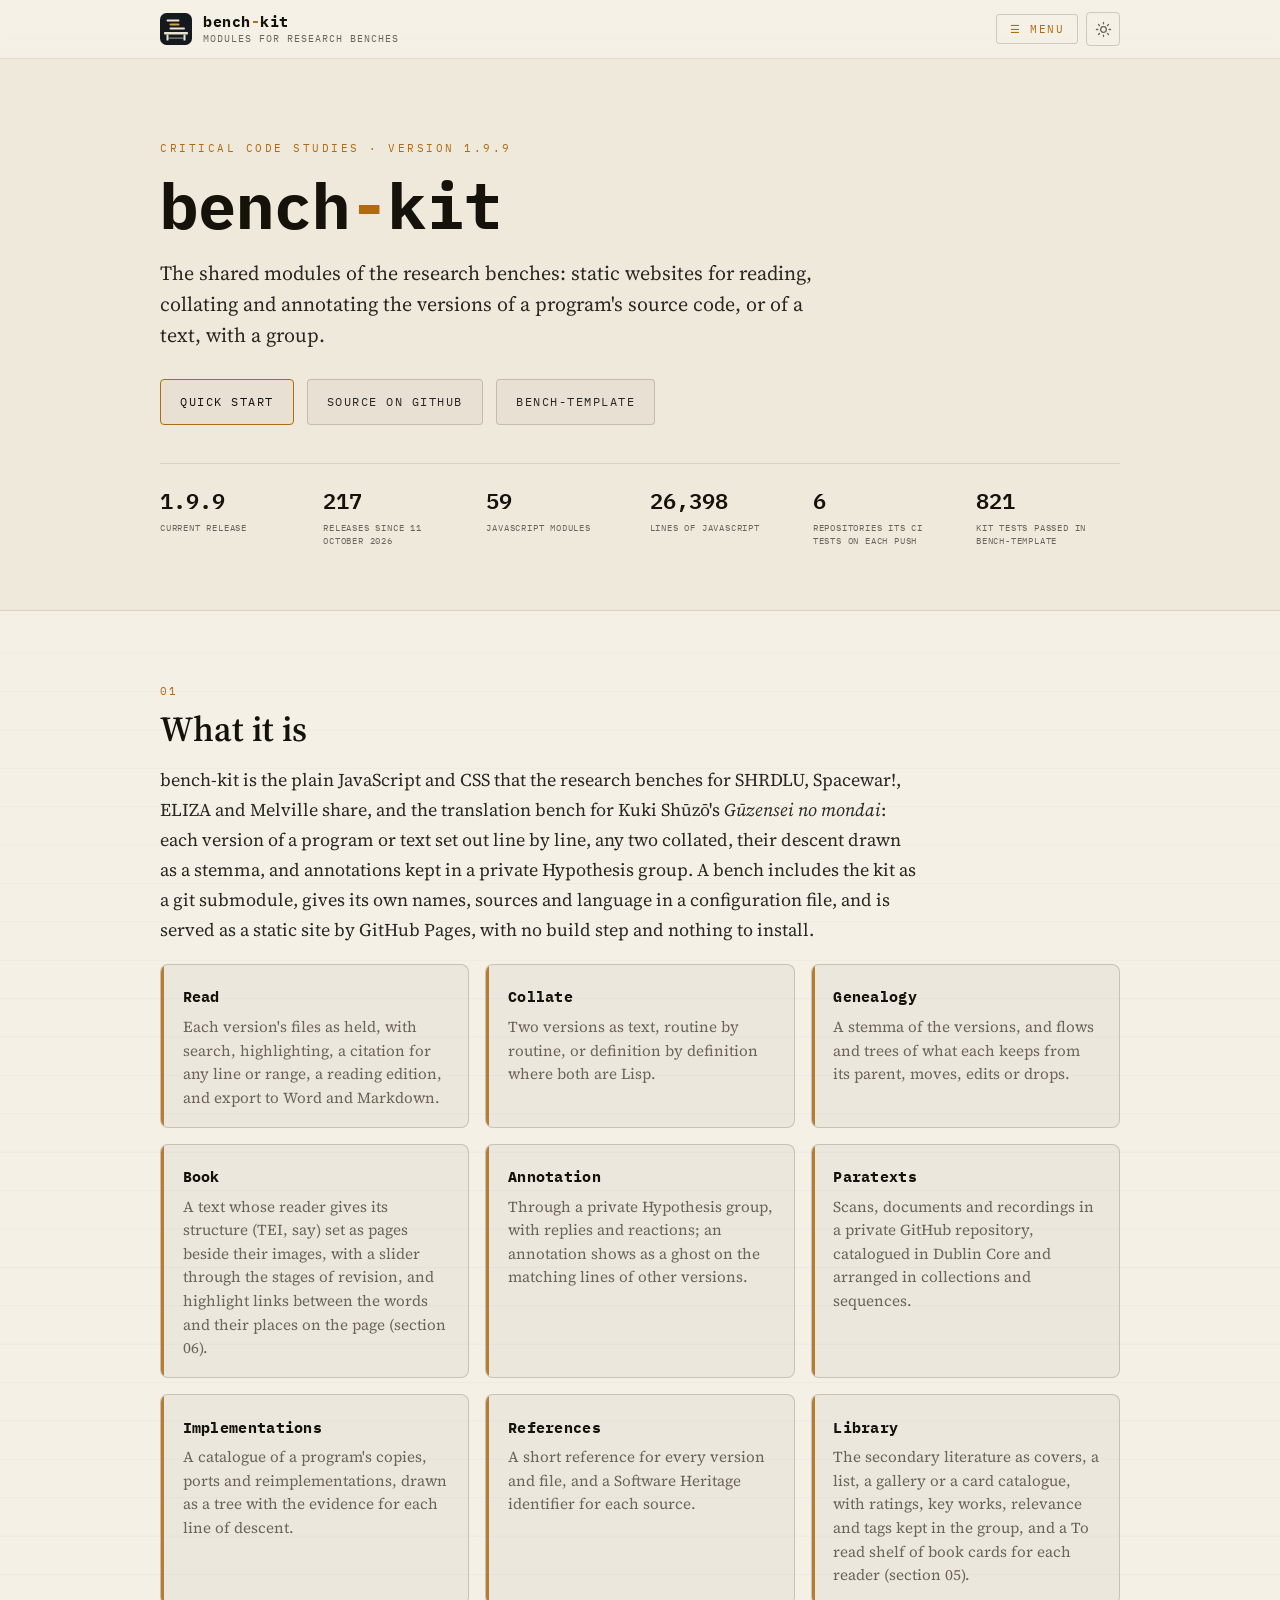
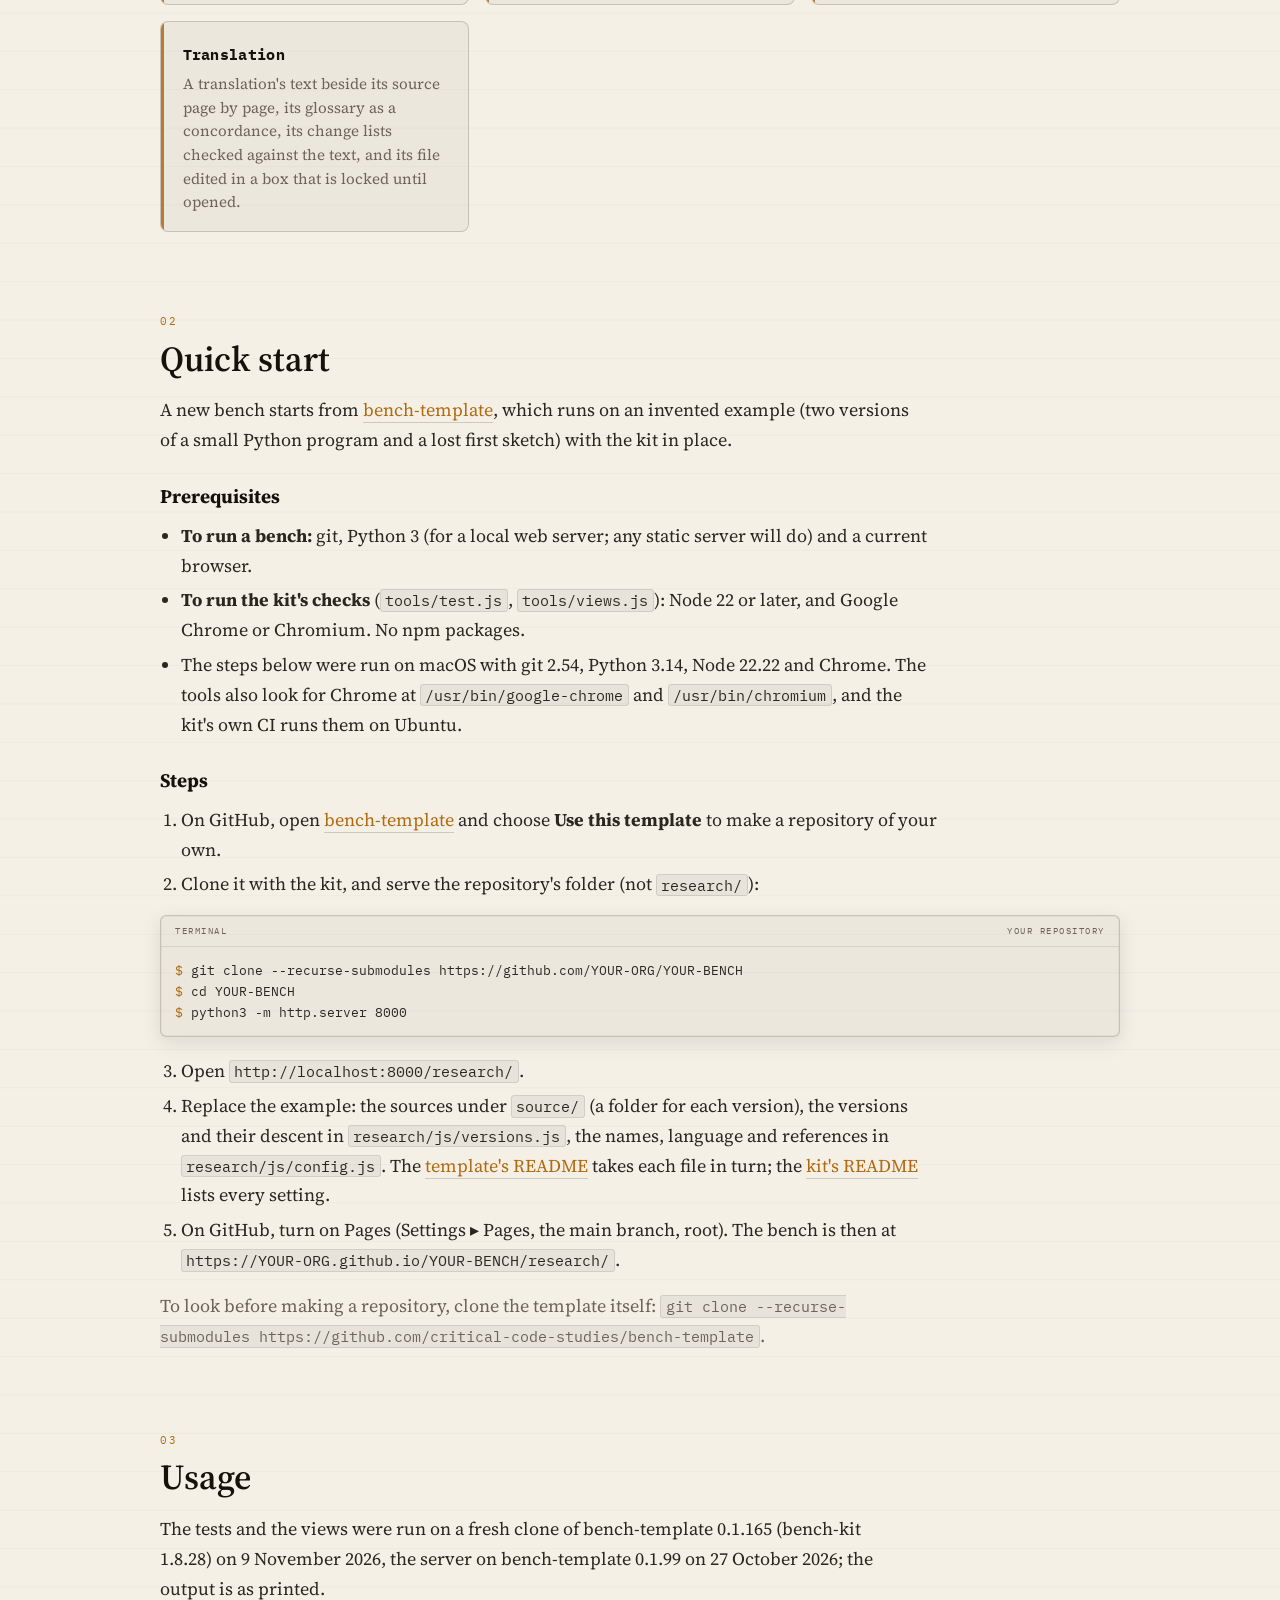
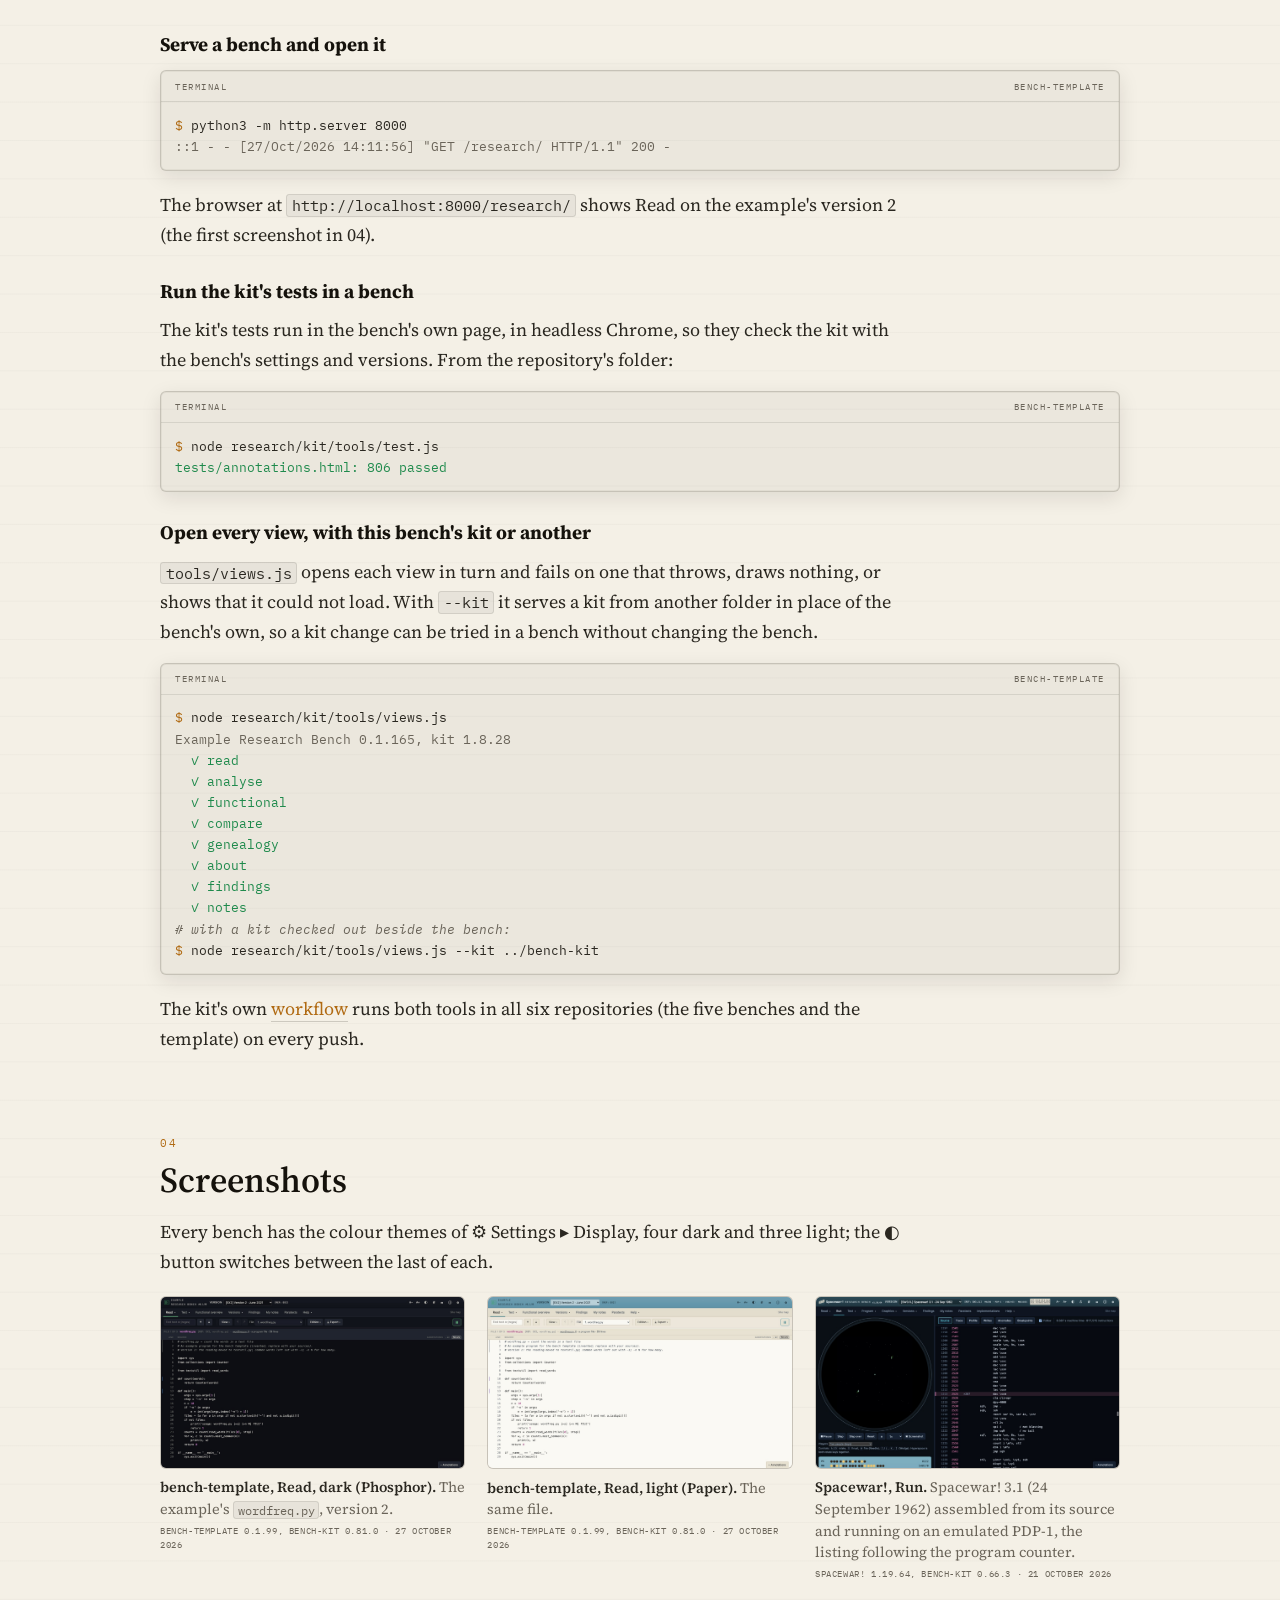
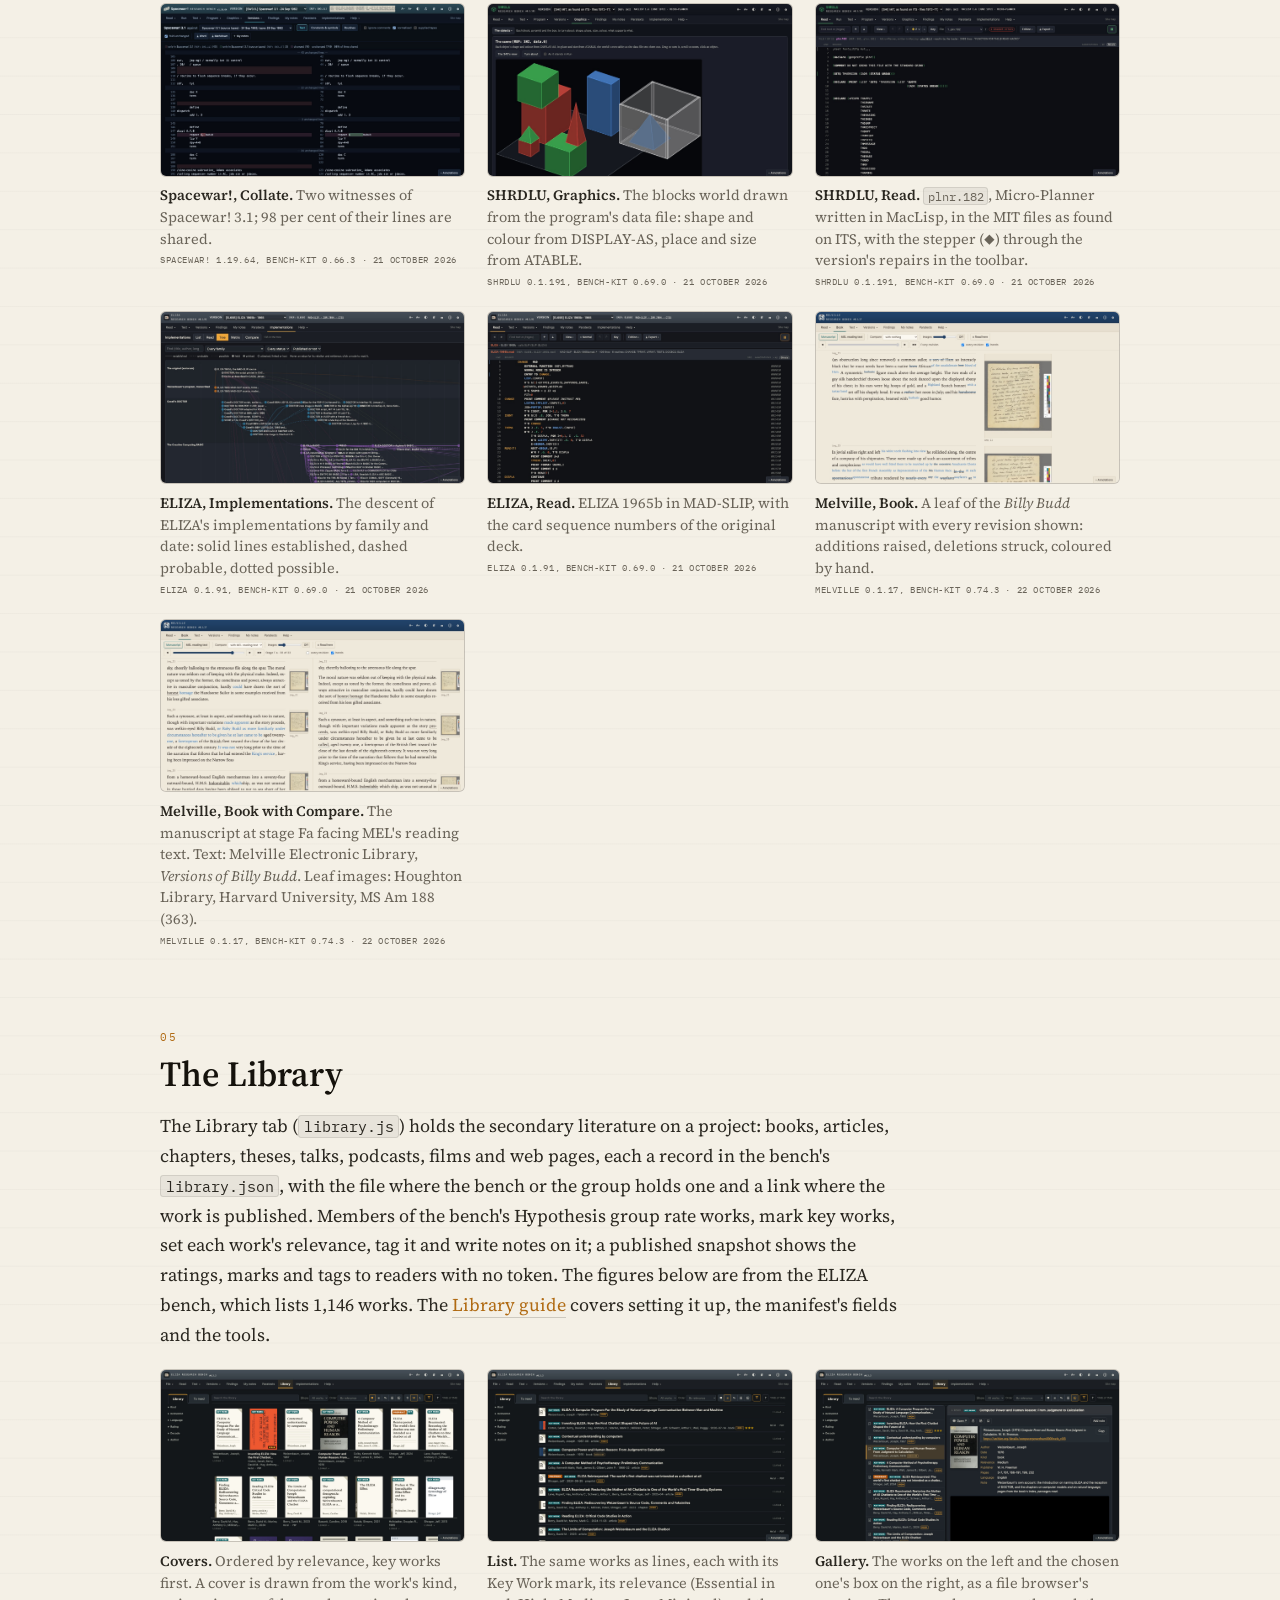
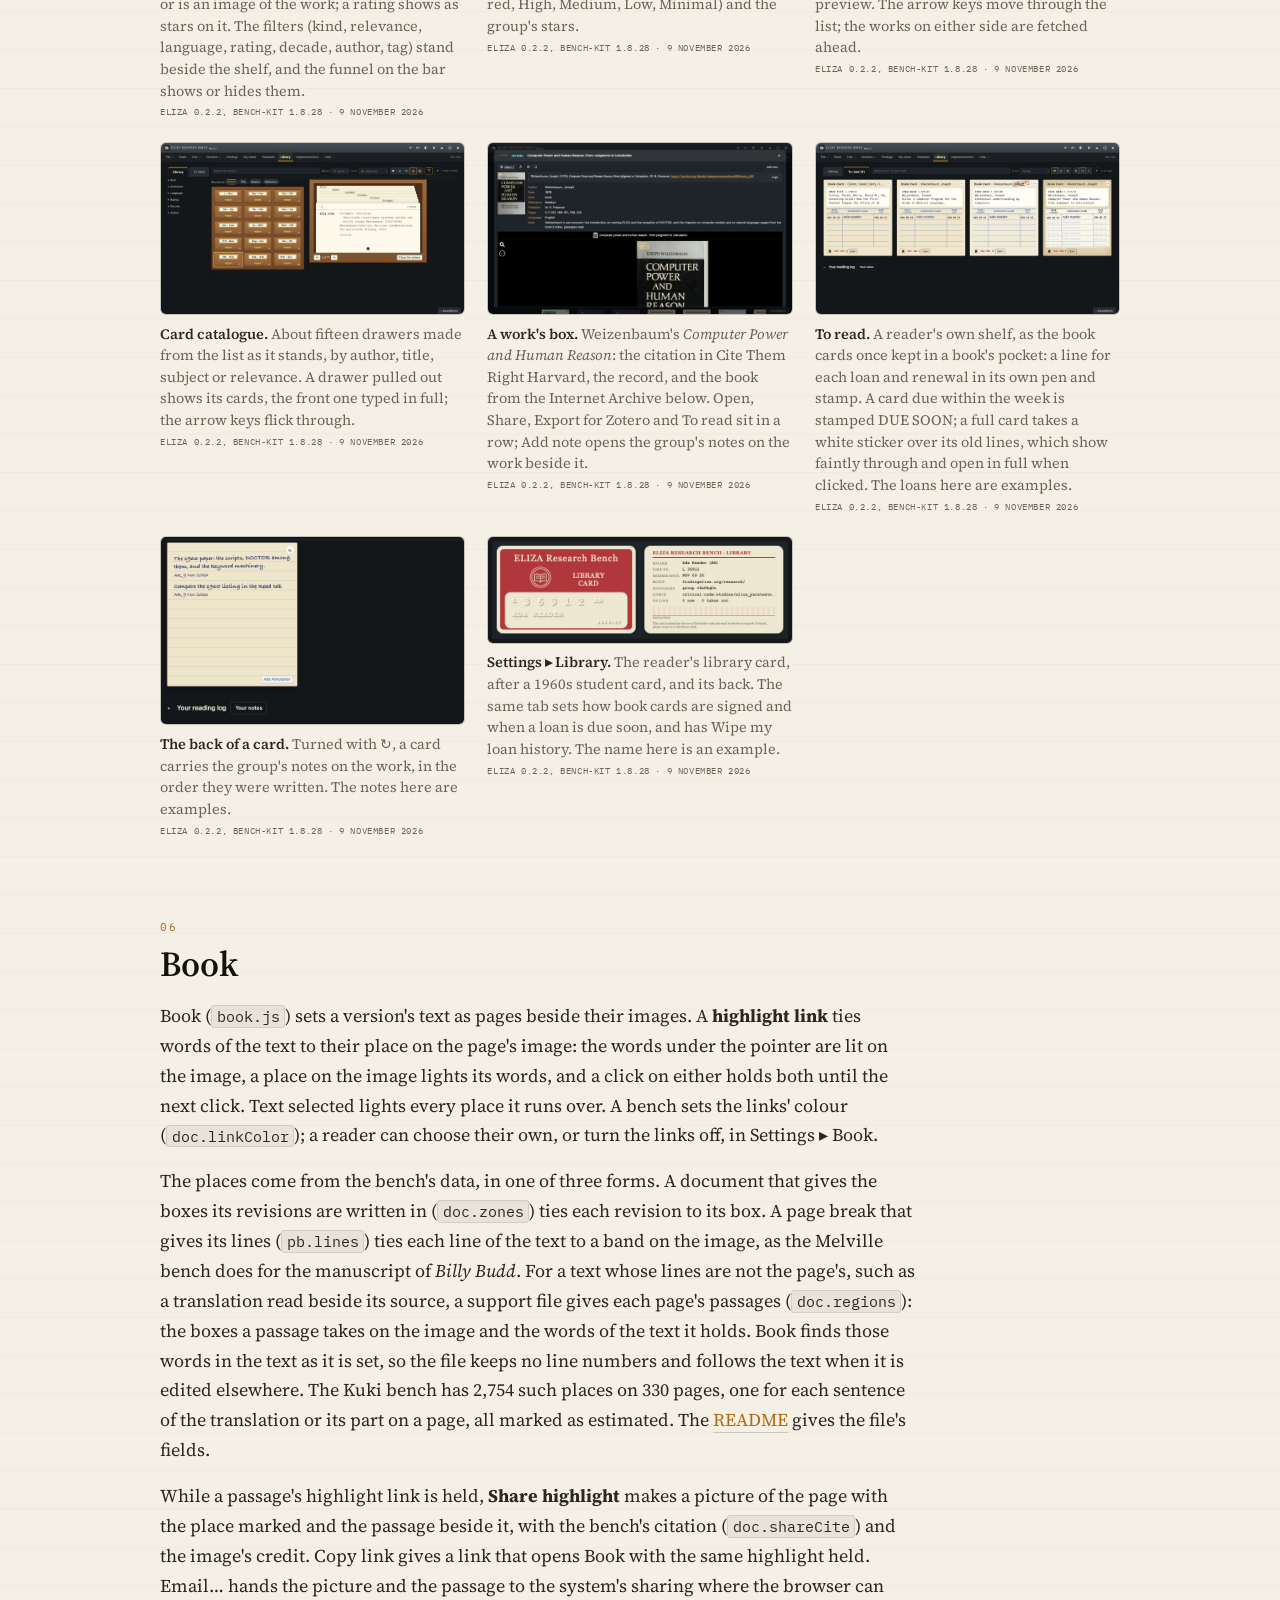
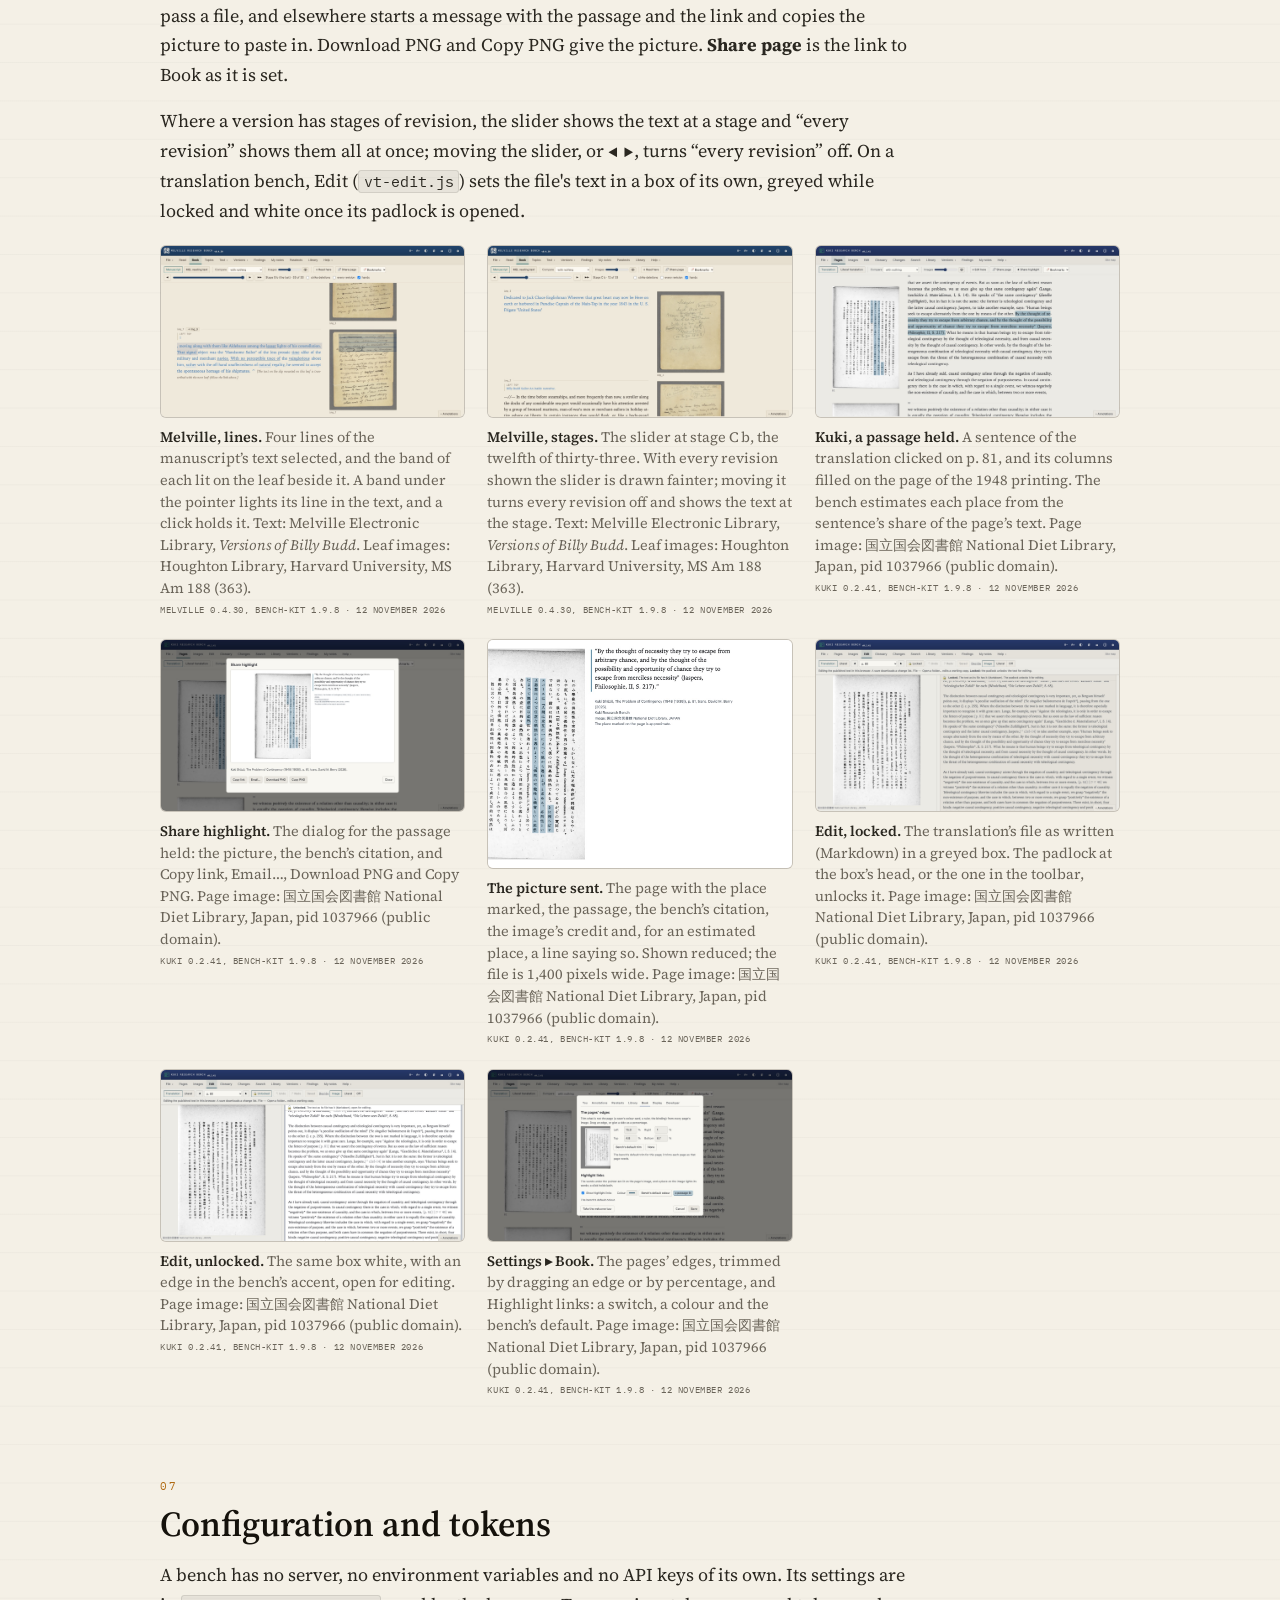
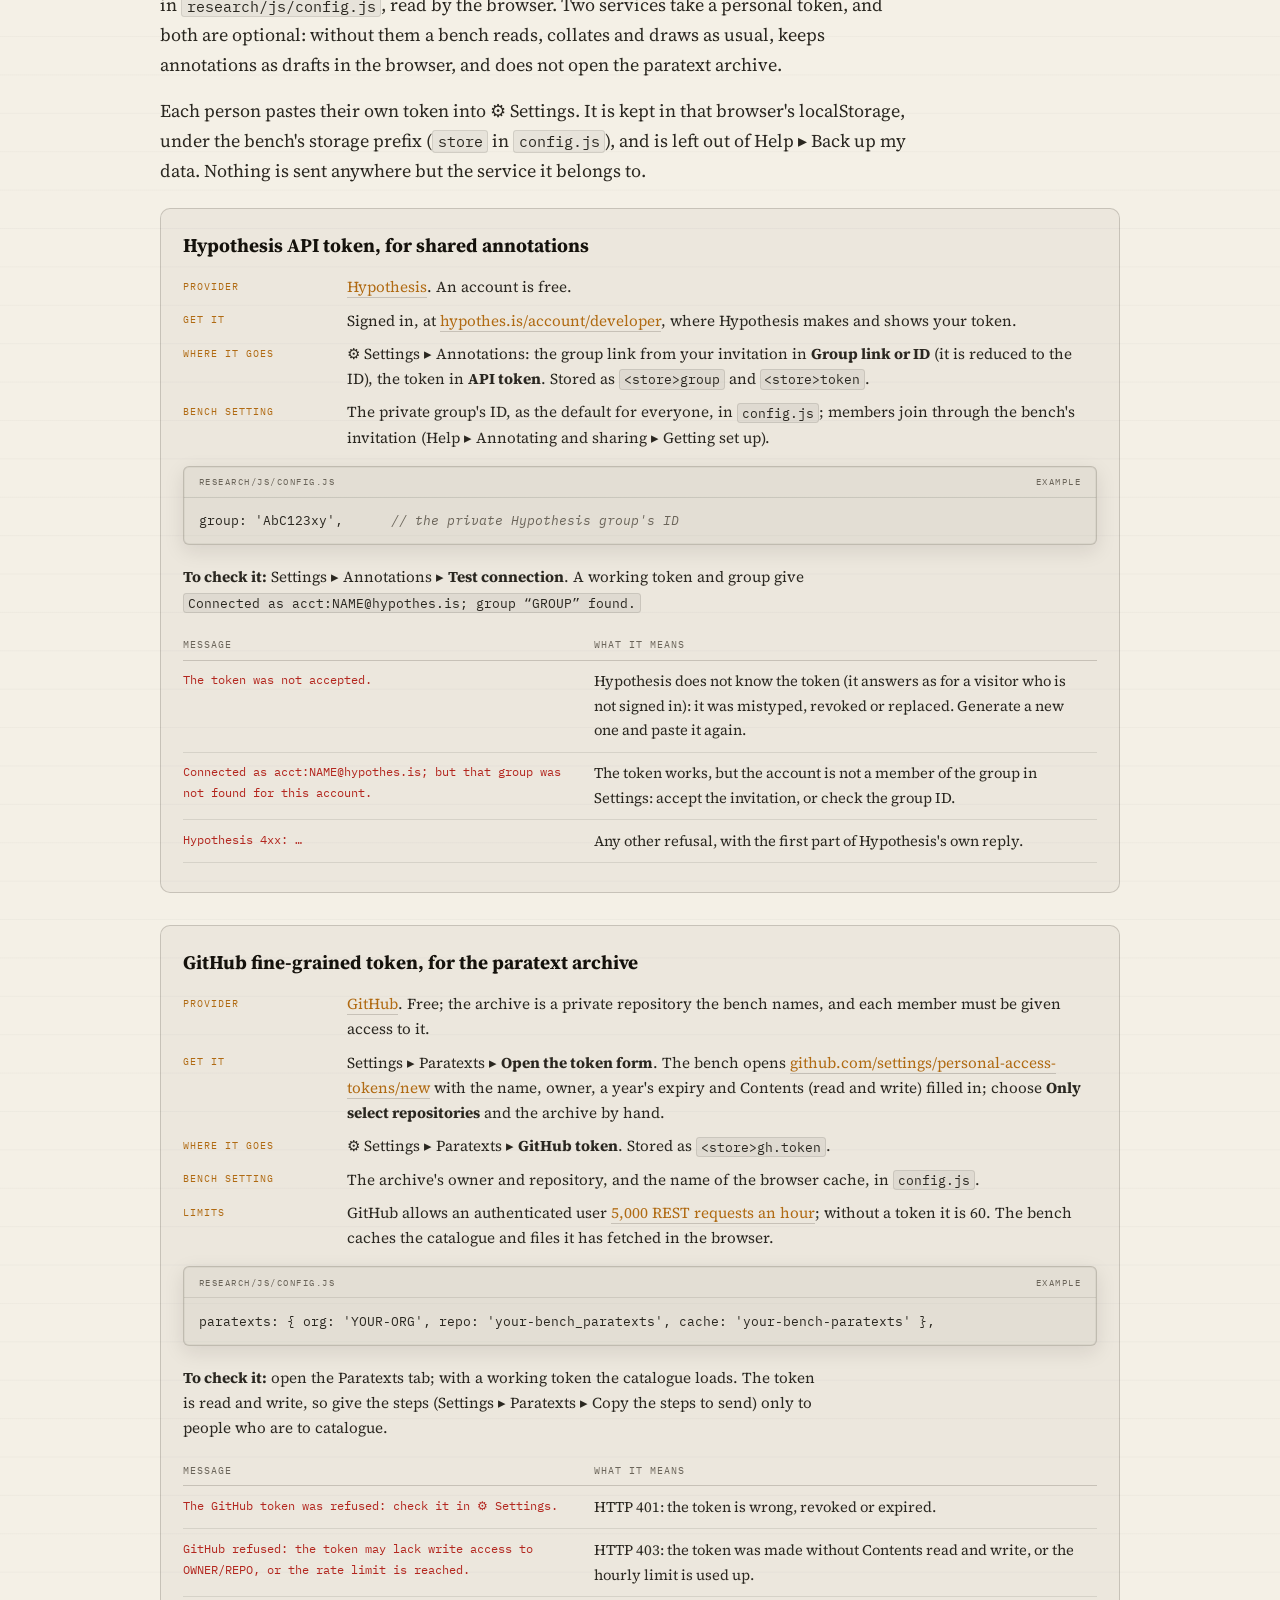
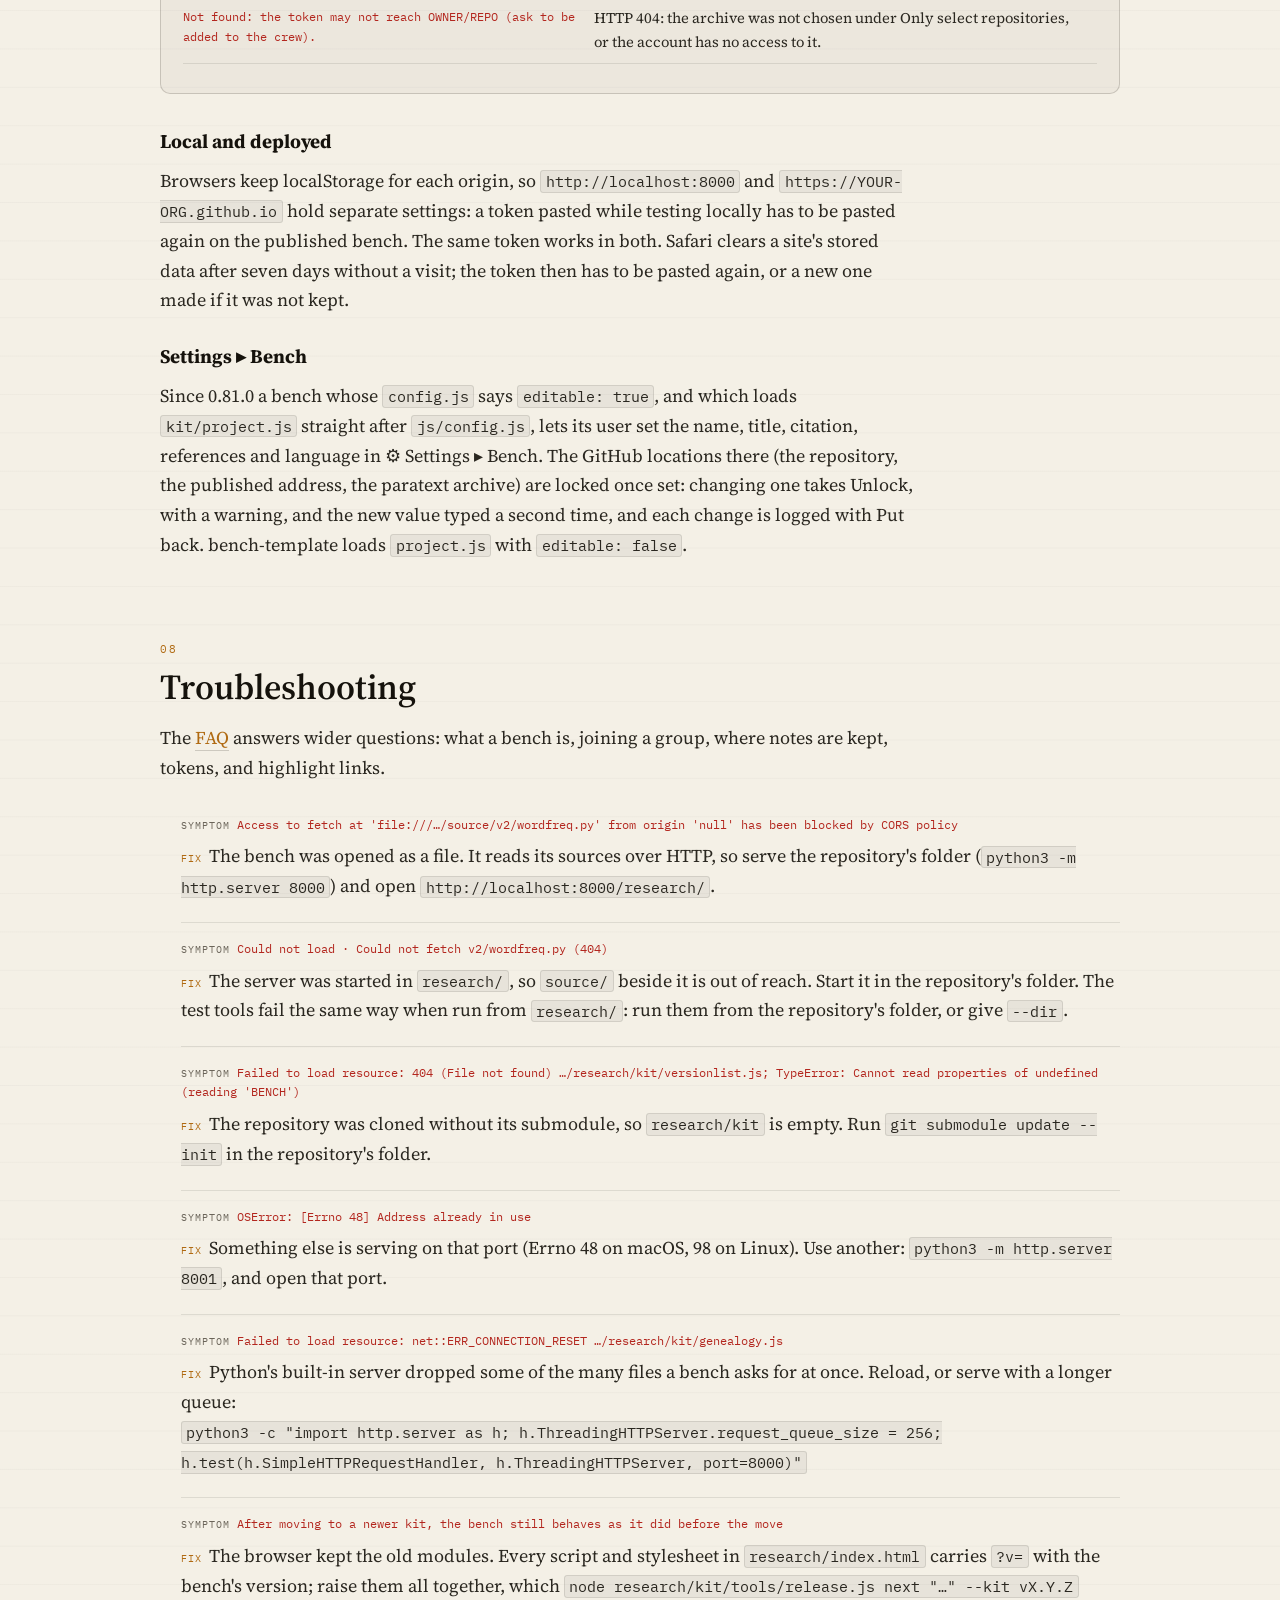
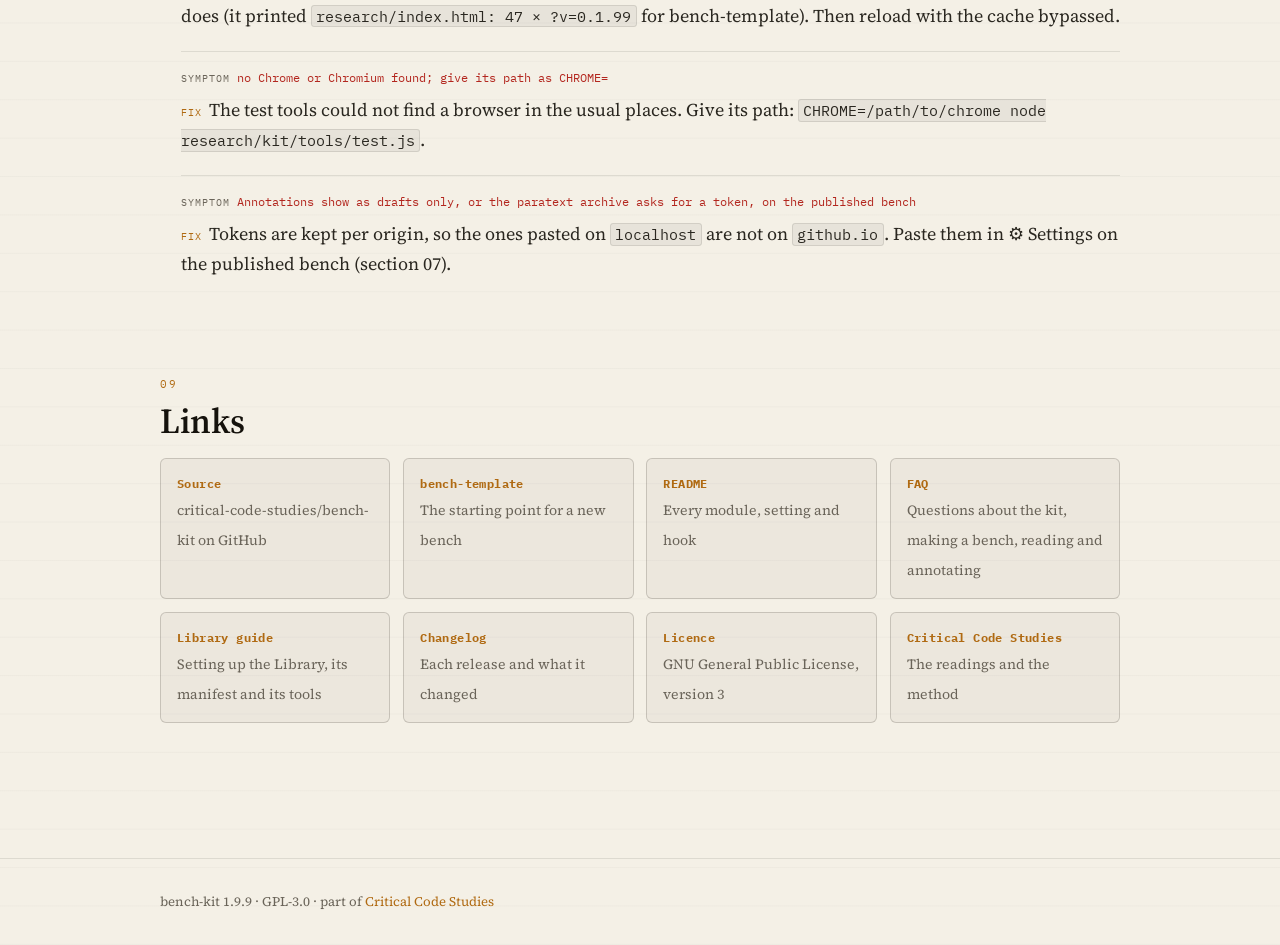
==== commit 3ae072a9: "bench-kit 1.9.9" ====
--- a/docs/index.html
+++ b/docs/index.html
@@ -255,7 +255,7 @@
 
   <section class="hero">
     <div class="wrap hero-inner">
-      <span class="kicker">Critical code studies · version <span data-kit-version>1.9.8</span></span>
+      <span class="kicker">Critical code studies · version <span data-kit-version>1.9.9</span></span>
       <h1>bench<span class="slash">-</span>kit</h1>
       <p class="tagline">The shared modules of the research benches: static websites for reading, collating and annotating the versions of a program's source code, or of a text, with a group.</p>
       <div class="hero-actions">
@@ -264,7 +264,7 @@
         <a class="btn" href="https://github.com/critical-code-studies/bench-template">bench-template</a>
       </div>
       <div class="stats" aria-label="bench-kit in figures">
-        <div><b data-kit-version>1.9.8</b><span>Current release</span></div>
+        <div><b data-kit-version>1.9.9</b><span>Current release</span></div>
         <div><b>217</b><span>Releases since 11 October 2026</span></div>
         <div><b>59</b><span>JavaScript modules</span></div>
         <div><b>26,398</b><span>Lines of JavaScript</span></div>
@@ -577,7 +577,7 @@
   </main>
 
   <footer class="site-footer">
-    <div class="wrap"><p>bench-kit <span data-kit-version>1.9.8</span> · GPL-3.0 · part of <a href="https://critical-code-studies.github.io/">Critical Code Studies</a></p></div>
+    <div class="wrap"><p>bench-kit <span data-kit-version>1.9.9</span> · GPL-3.0 · part of <a href="https://critical-code-studies.github.io/">Critical Code Studies</a></p></div>
   </footer>
 
   <script>
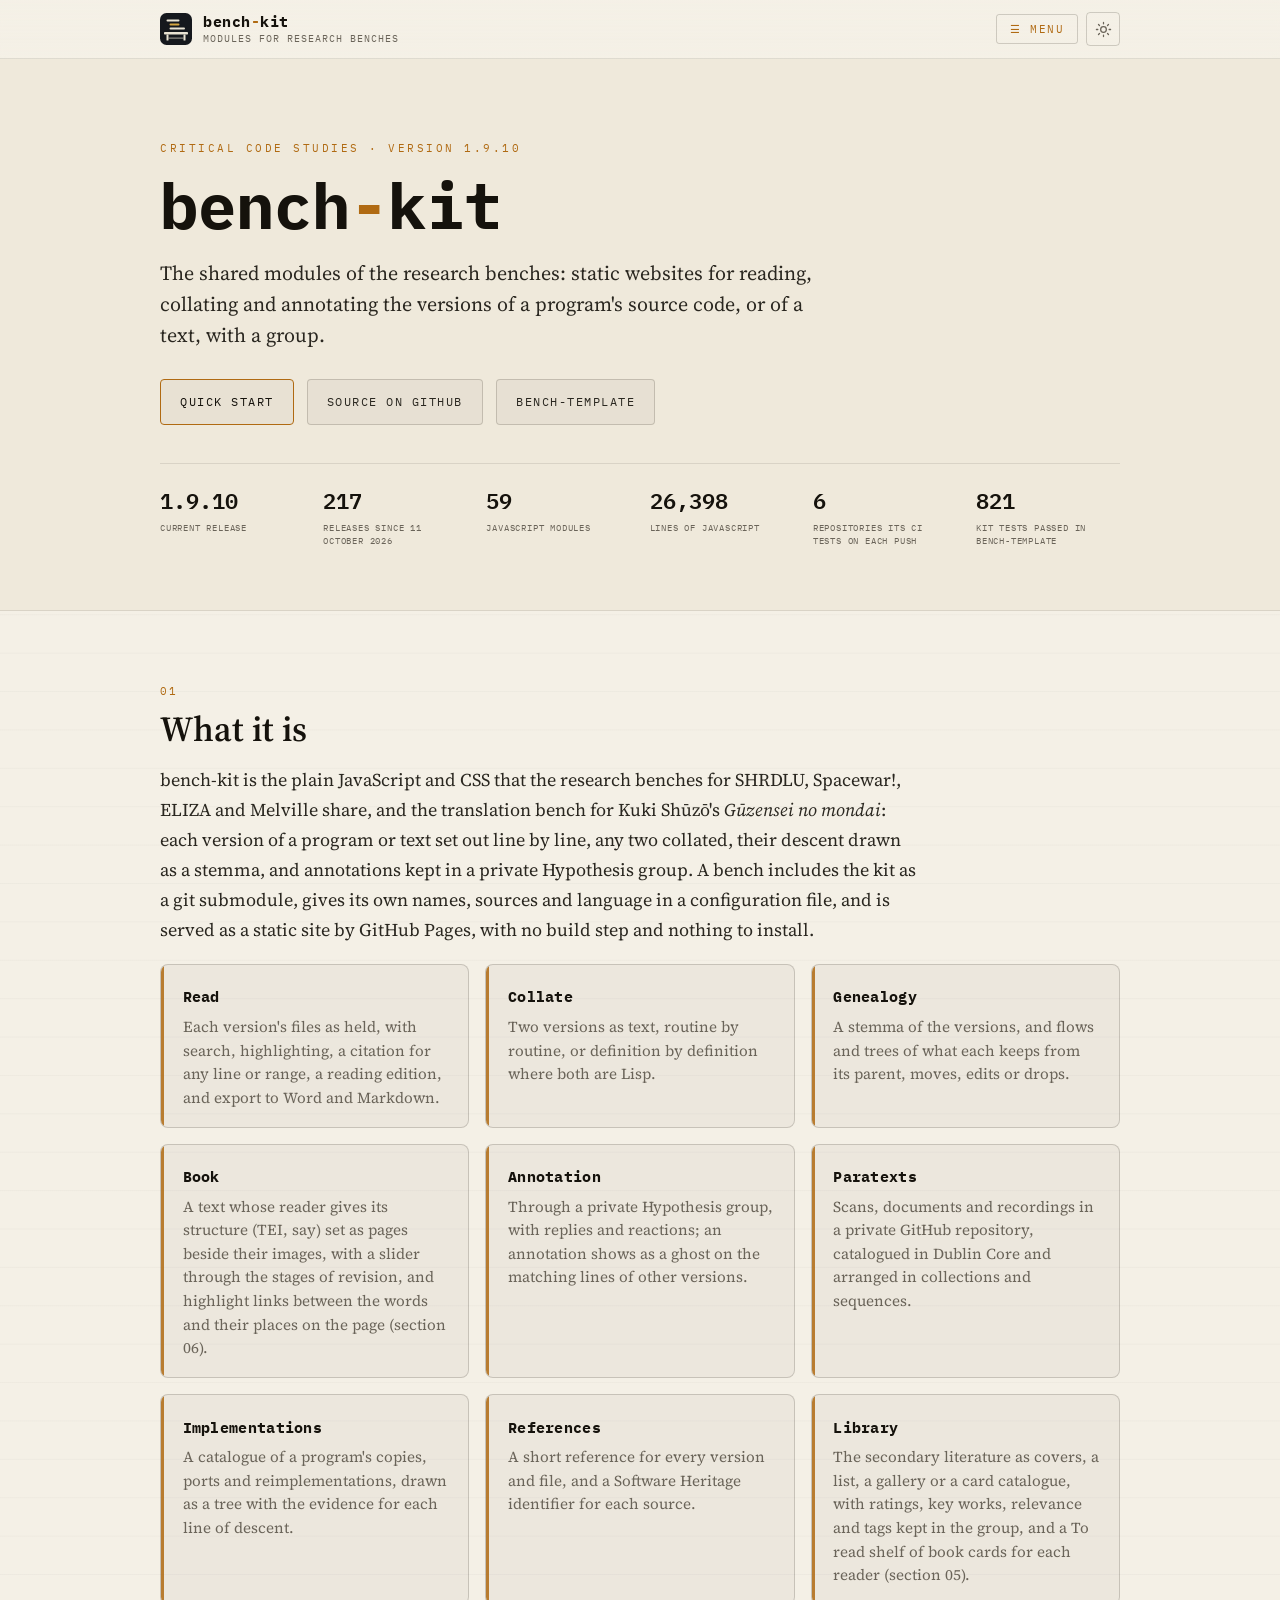
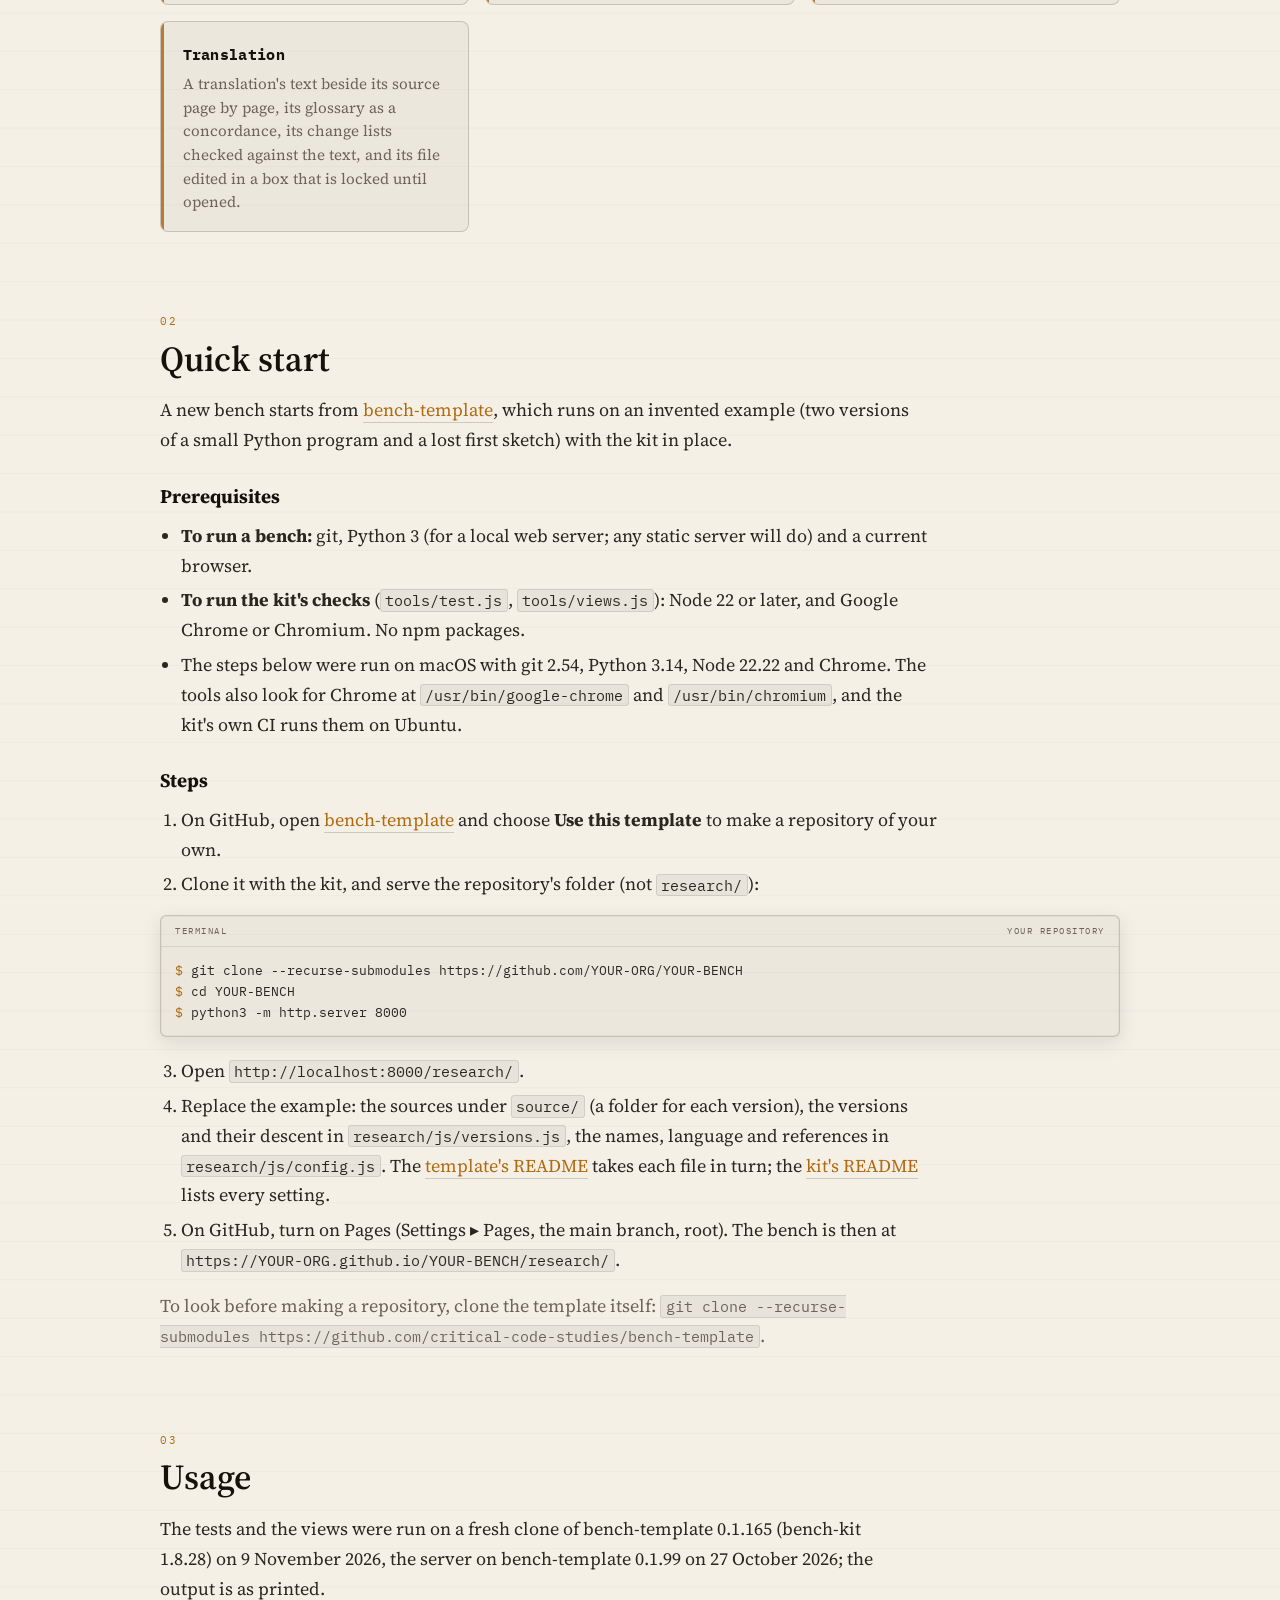
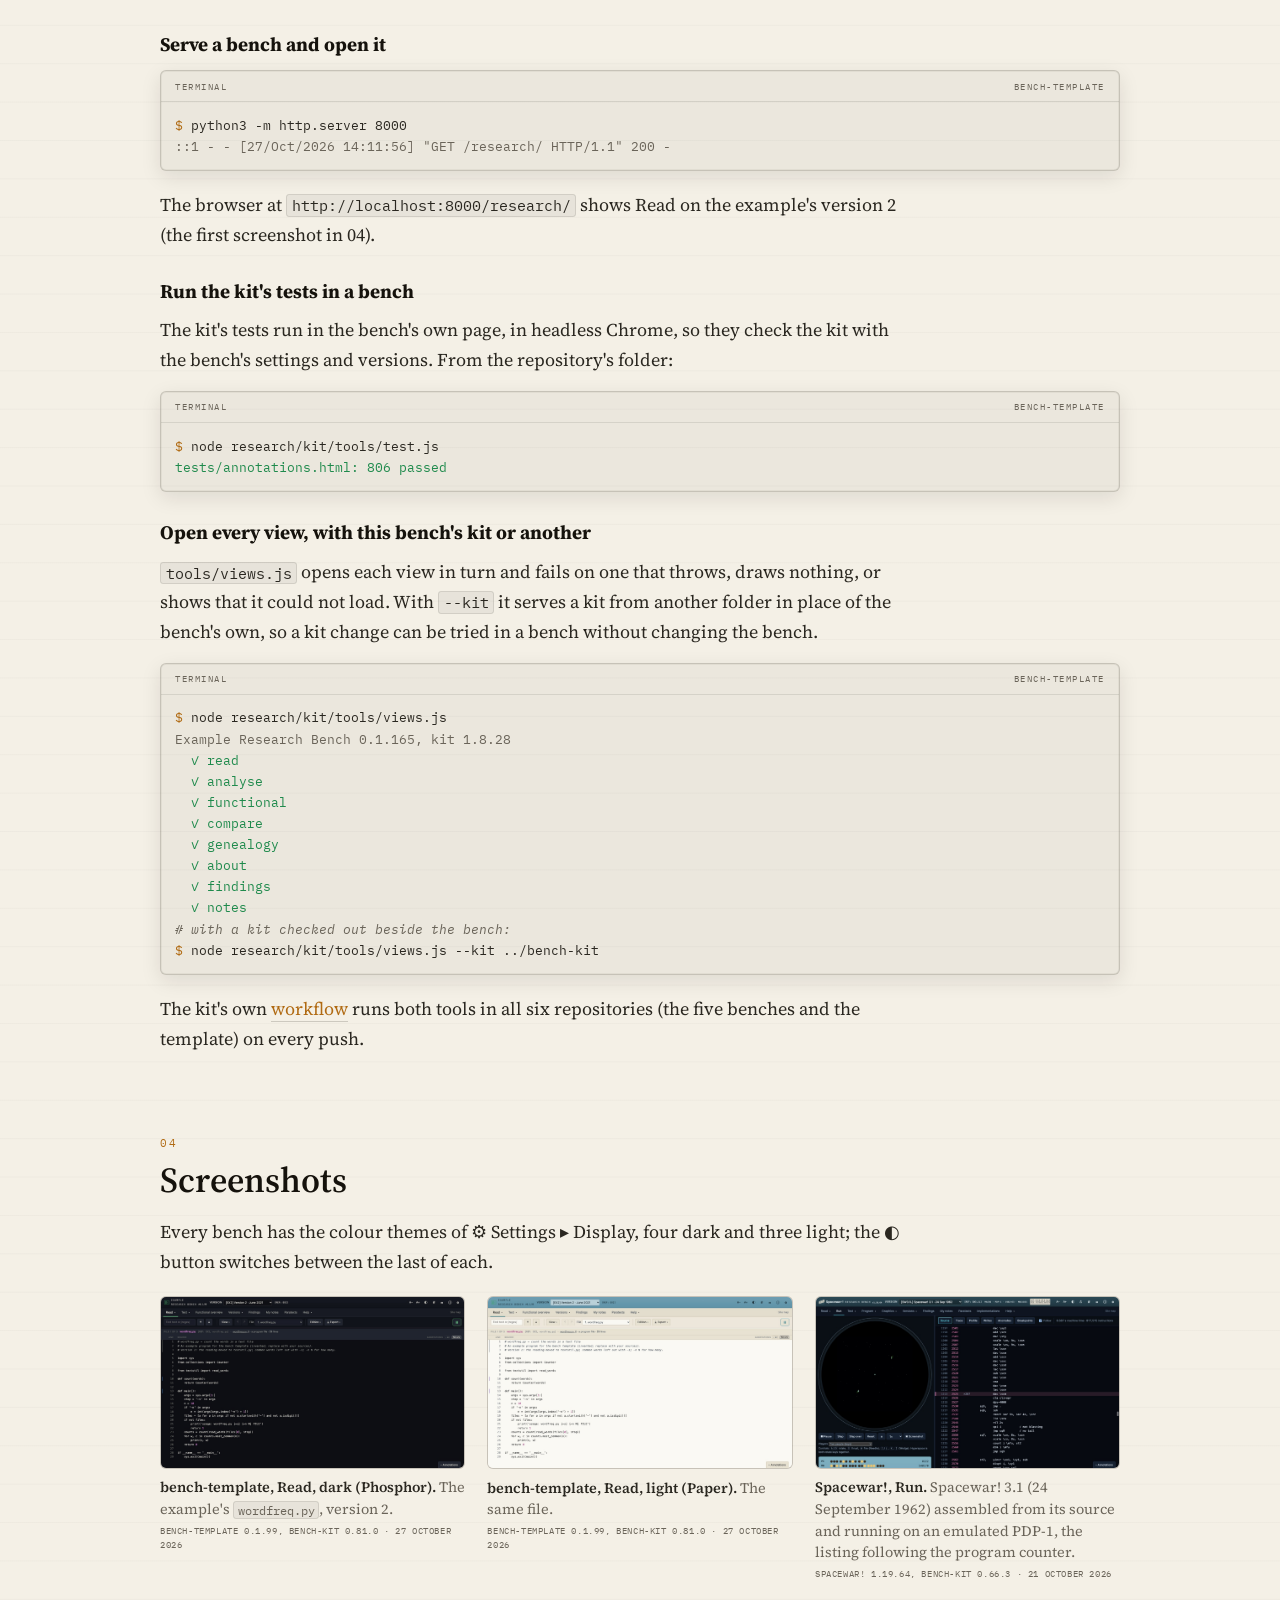
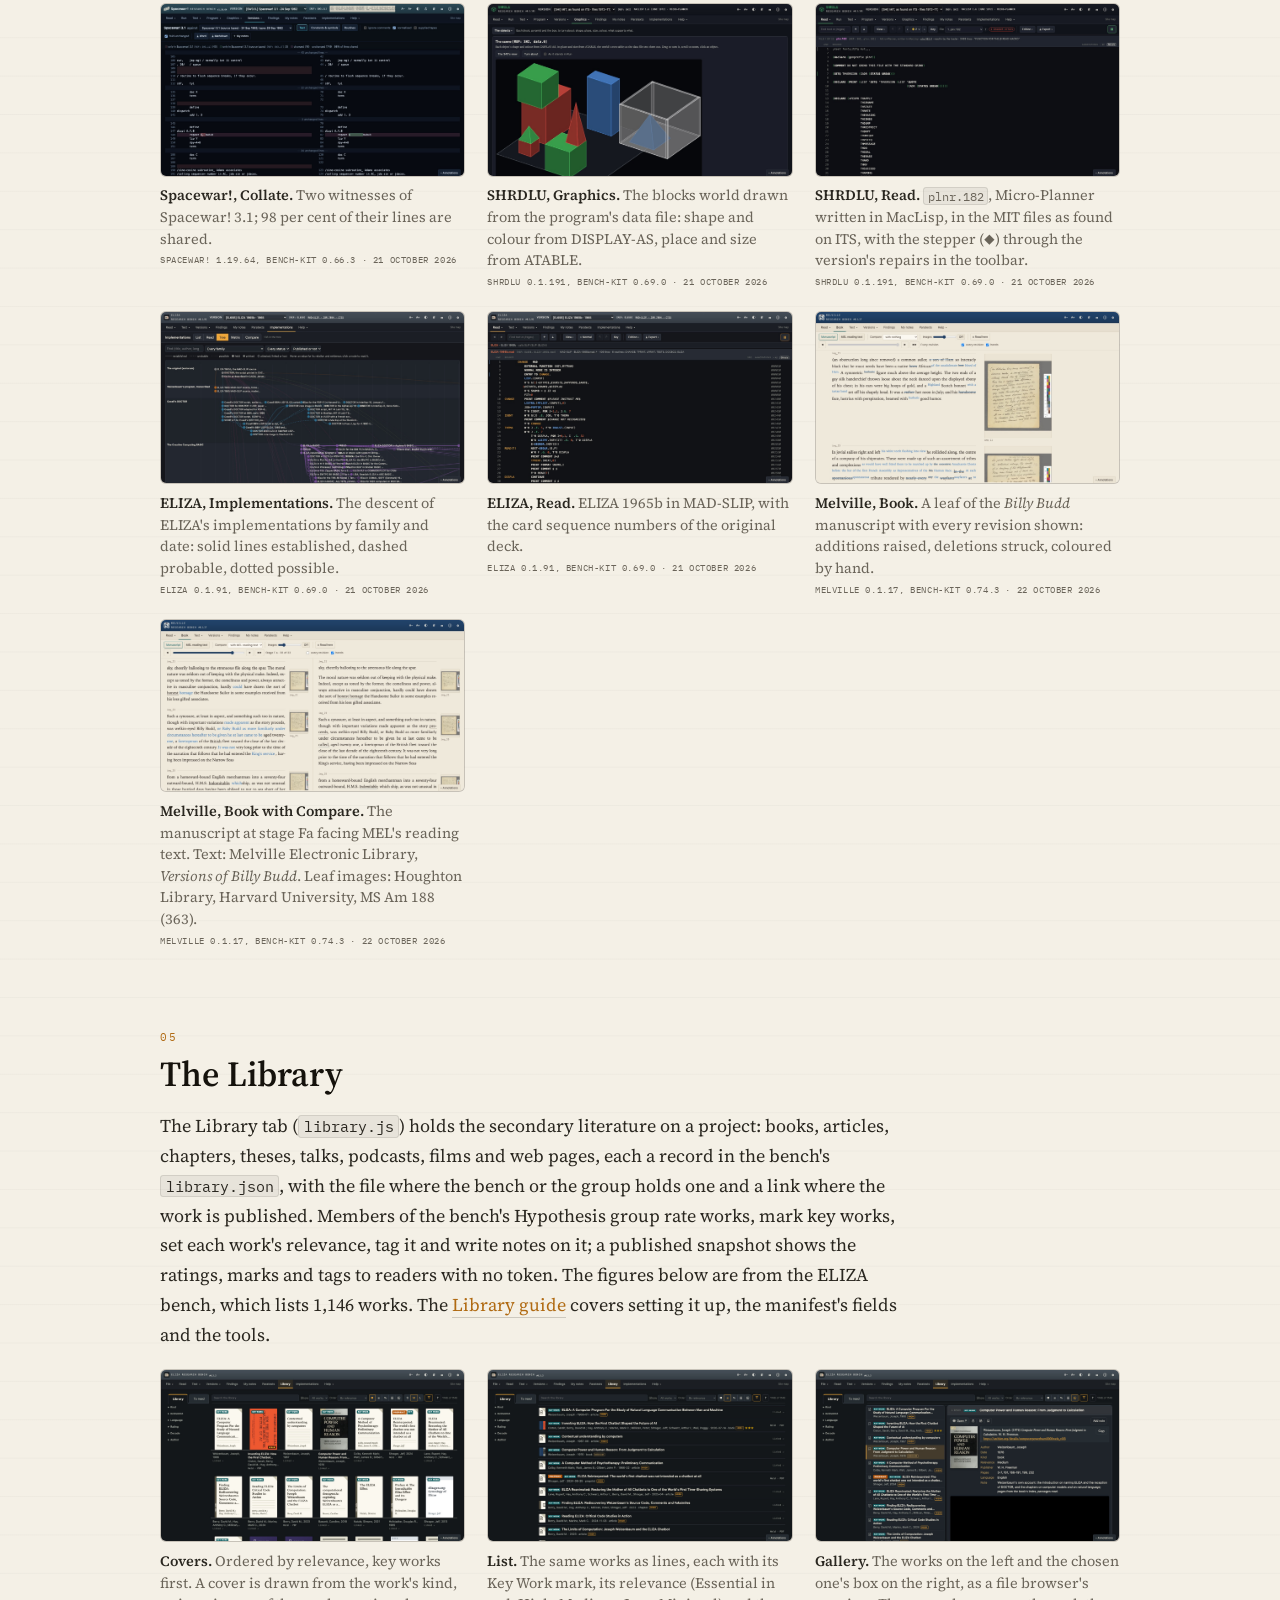
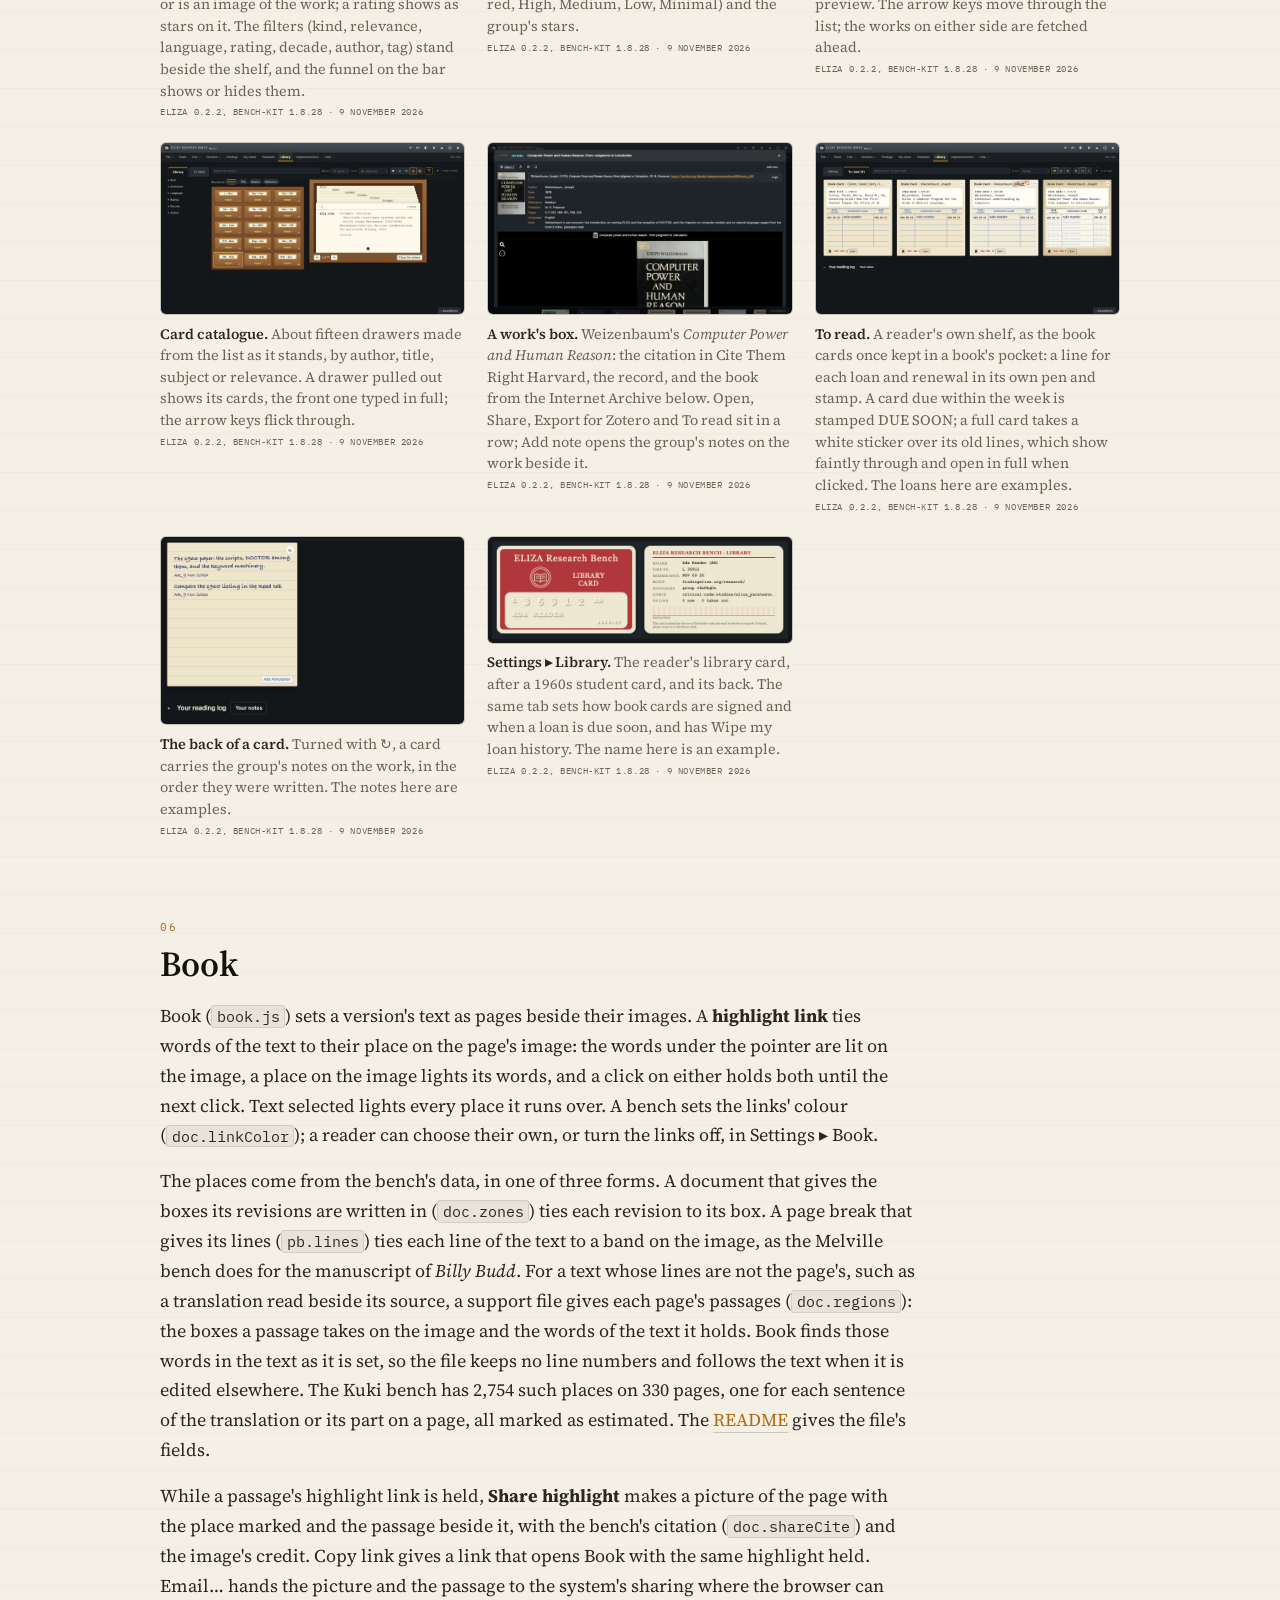
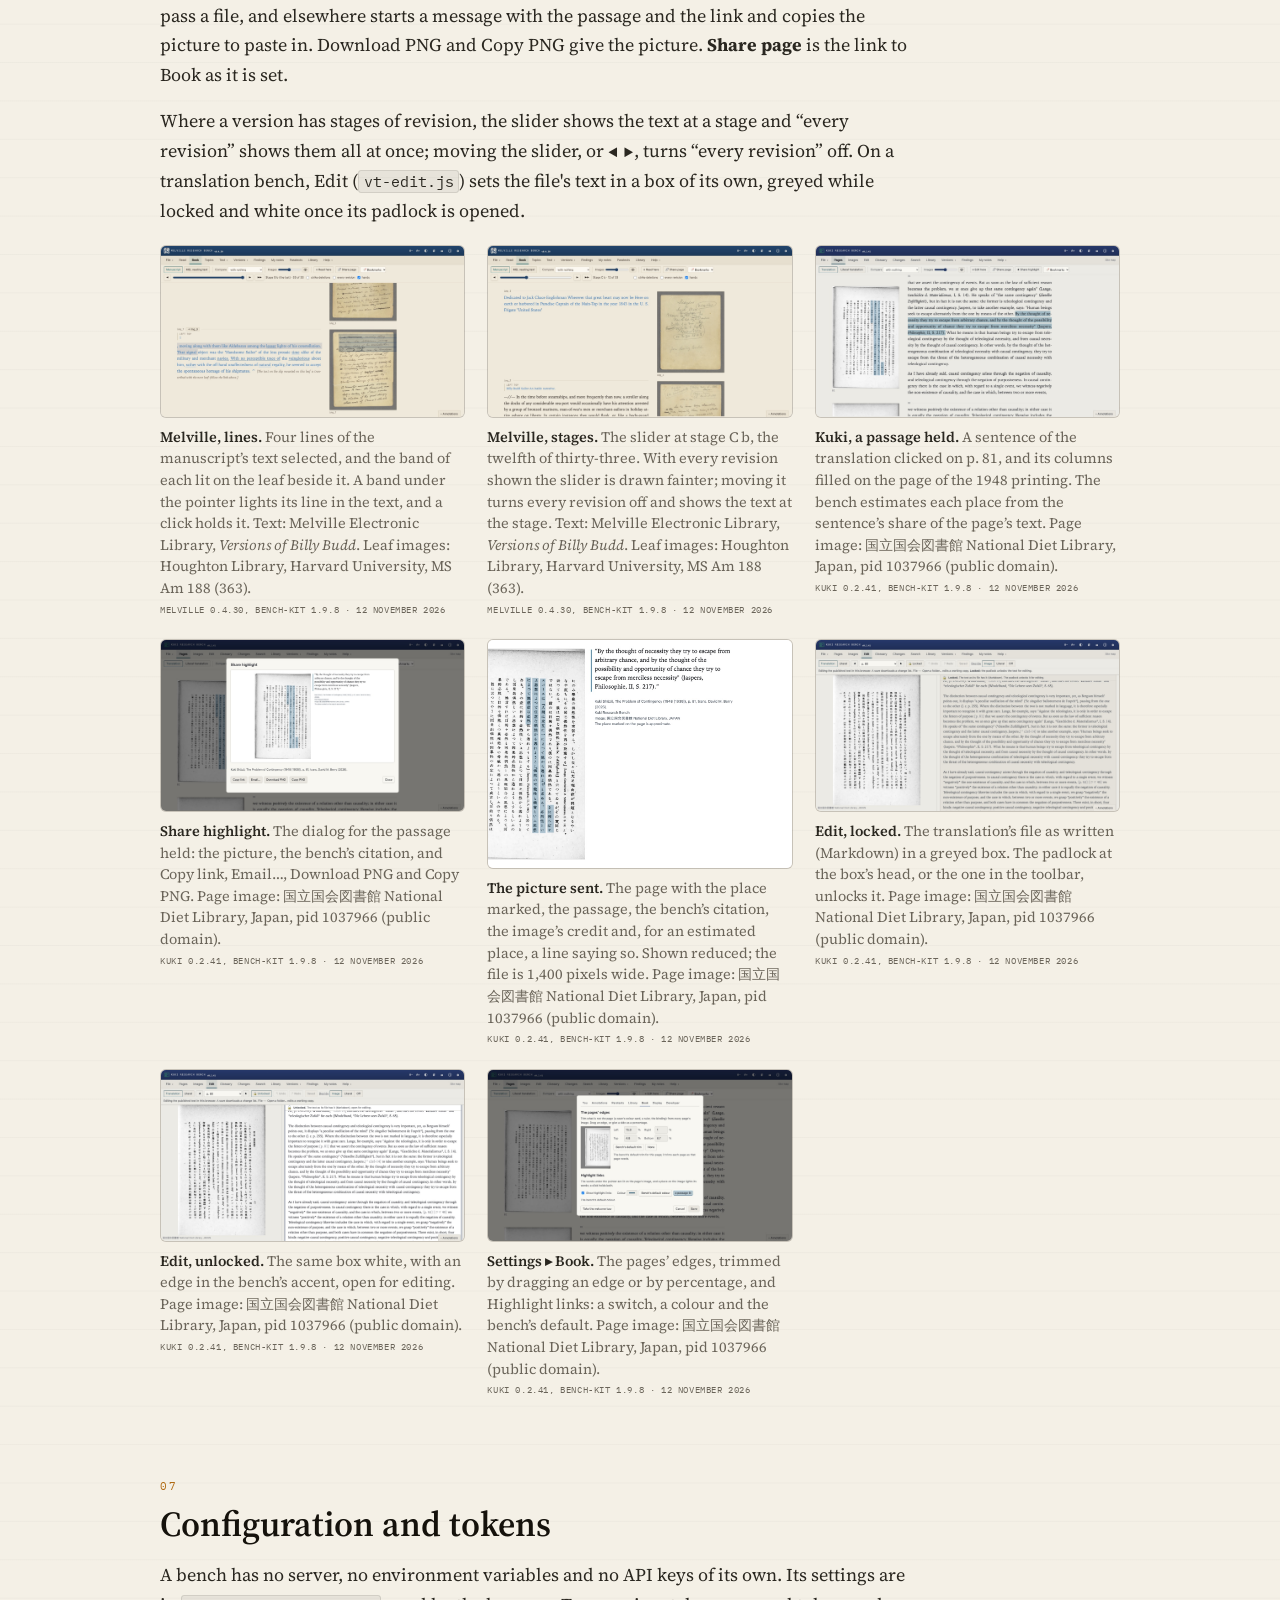
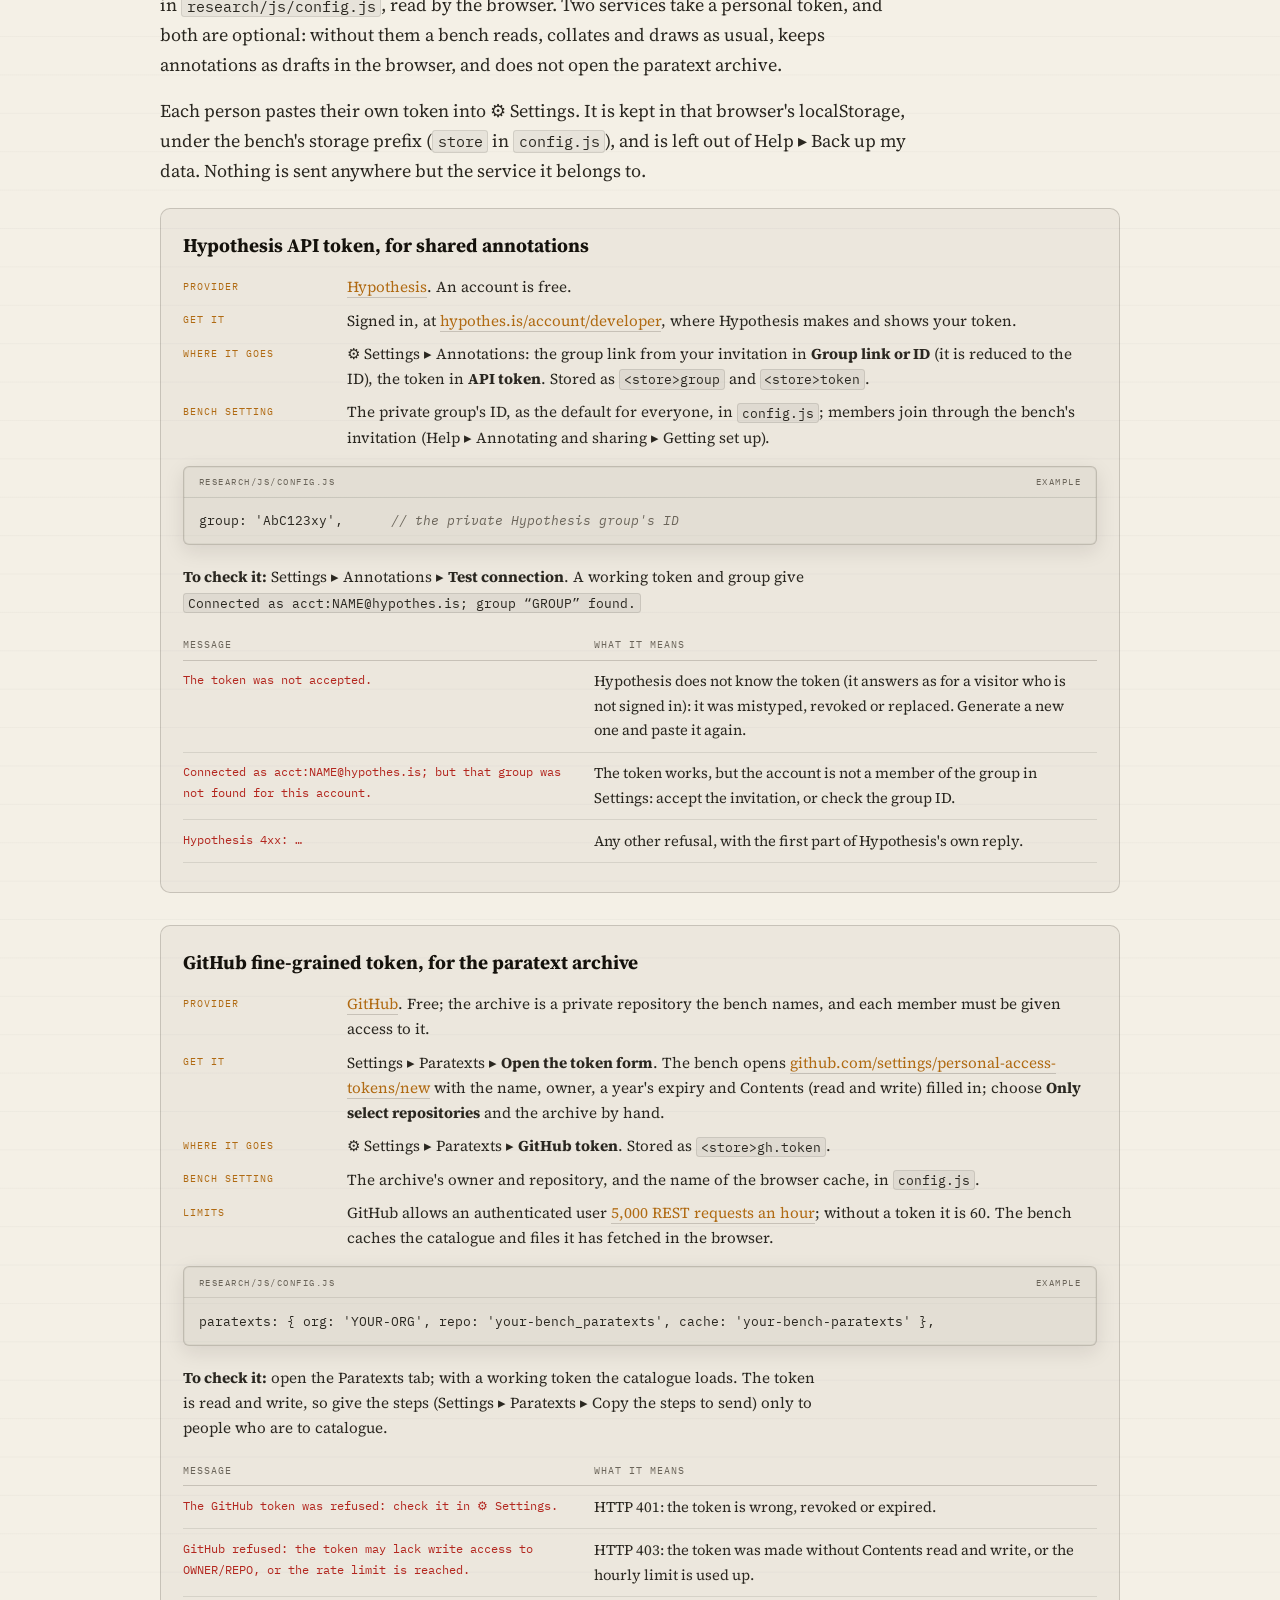
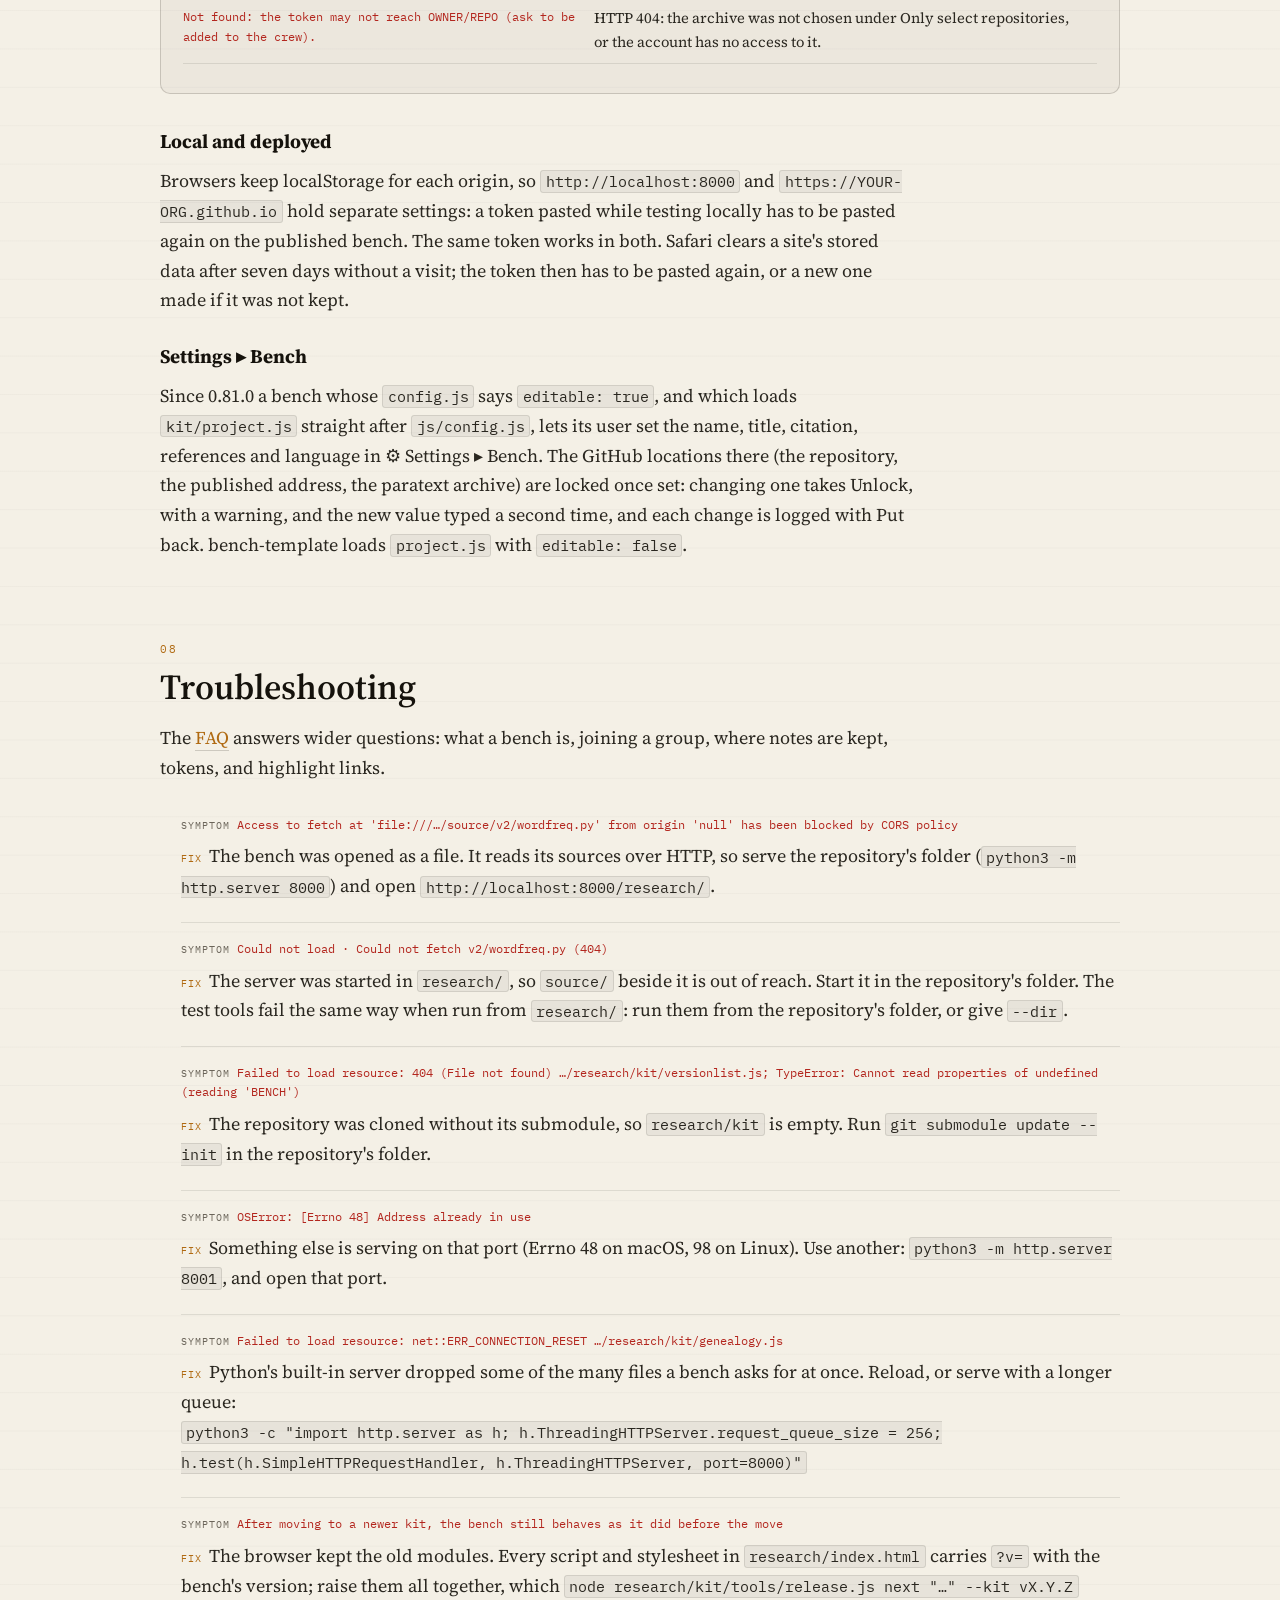
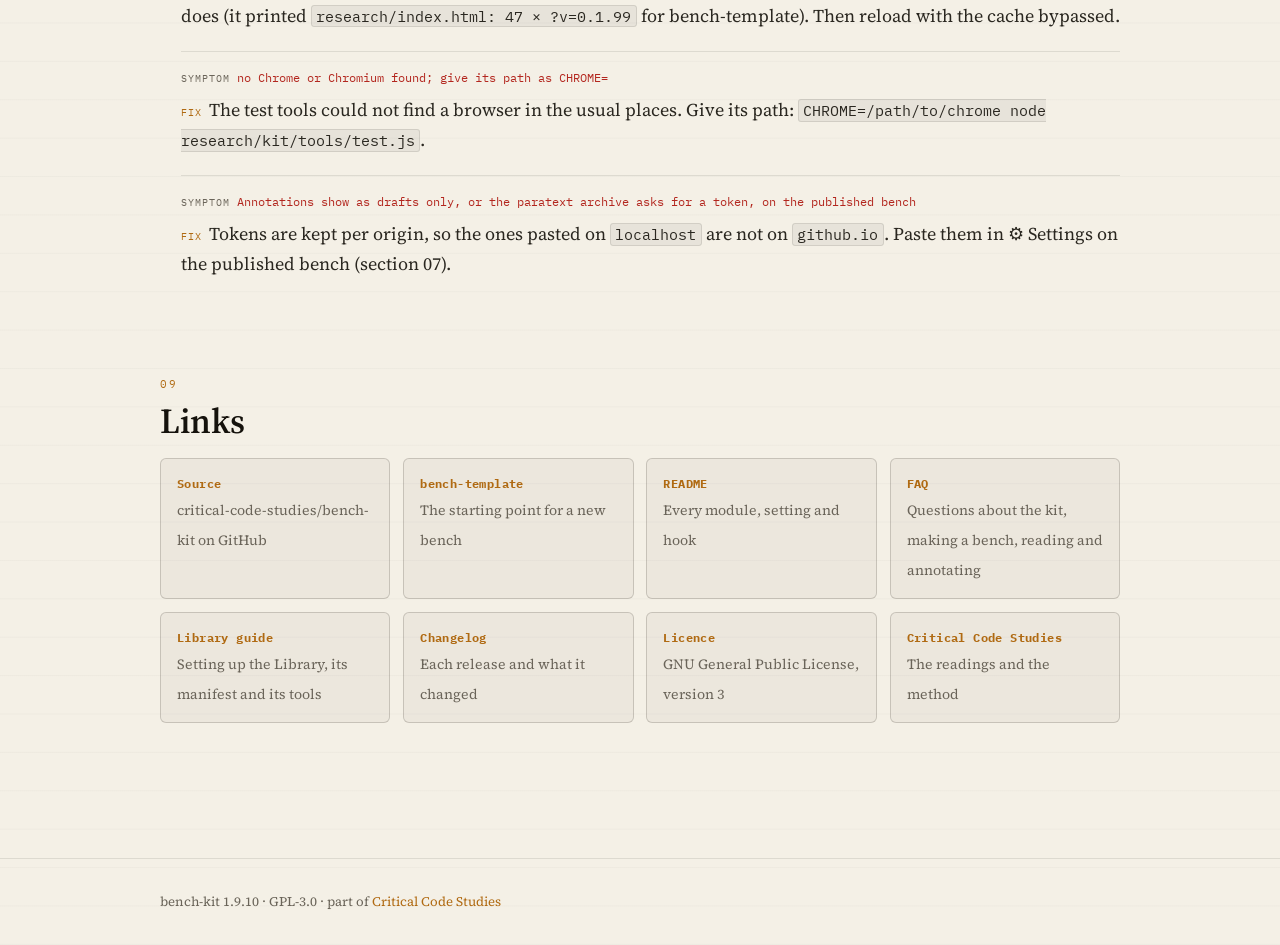
==== commit 5c395b38: "bench-kit 1.9.10" ====
--- a/docs/index.html
+++ b/docs/index.html
@@ -255,7 +255,7 @@
 
   <section class="hero">
     <div class="wrap hero-inner">
-      <span class="kicker">Critical code studies · version <span data-kit-version>1.9.9</span></span>
+      <span class="kicker">Critical code studies · version <span data-kit-version>1.9.10</span></span>
       <h1>bench<span class="slash">-</span>kit</h1>
       <p class="tagline">The shared modules of the research benches: static websites for reading, collating and annotating the versions of a program's source code, or of a text, with a group.</p>
       <div class="hero-actions">
@@ -264,7 +264,7 @@
         <a class="btn" href="https://github.com/critical-code-studies/bench-template">bench-template</a>
       </div>
       <div class="stats" aria-label="bench-kit in figures">
-        <div><b data-kit-version>1.9.9</b><span>Current release</span></div>
+        <div><b data-kit-version>1.9.10</b><span>Current release</span></div>
         <div><b>217</b><span>Releases since 11 October 2026</span></div>
         <div><b>59</b><span>JavaScript modules</span></div>
         <div><b>26,398</b><span>Lines of JavaScript</span></div>
@@ -577,7 +577,7 @@
   </main>
 
   <footer class="site-footer">
-    <div class="wrap"><p>bench-kit <span data-kit-version>1.9.9</span> · GPL-3.0 · part of <a href="https://critical-code-studies.github.io/">Critical Code Studies</a></p></div>
+    <div class="wrap"><p>bench-kit <span data-kit-version>1.9.10</span> · GPL-3.0 · part of <a href="https://critical-code-studies.github.io/">Critical Code Studies</a></p></div>
   </footer>
 
   <script>
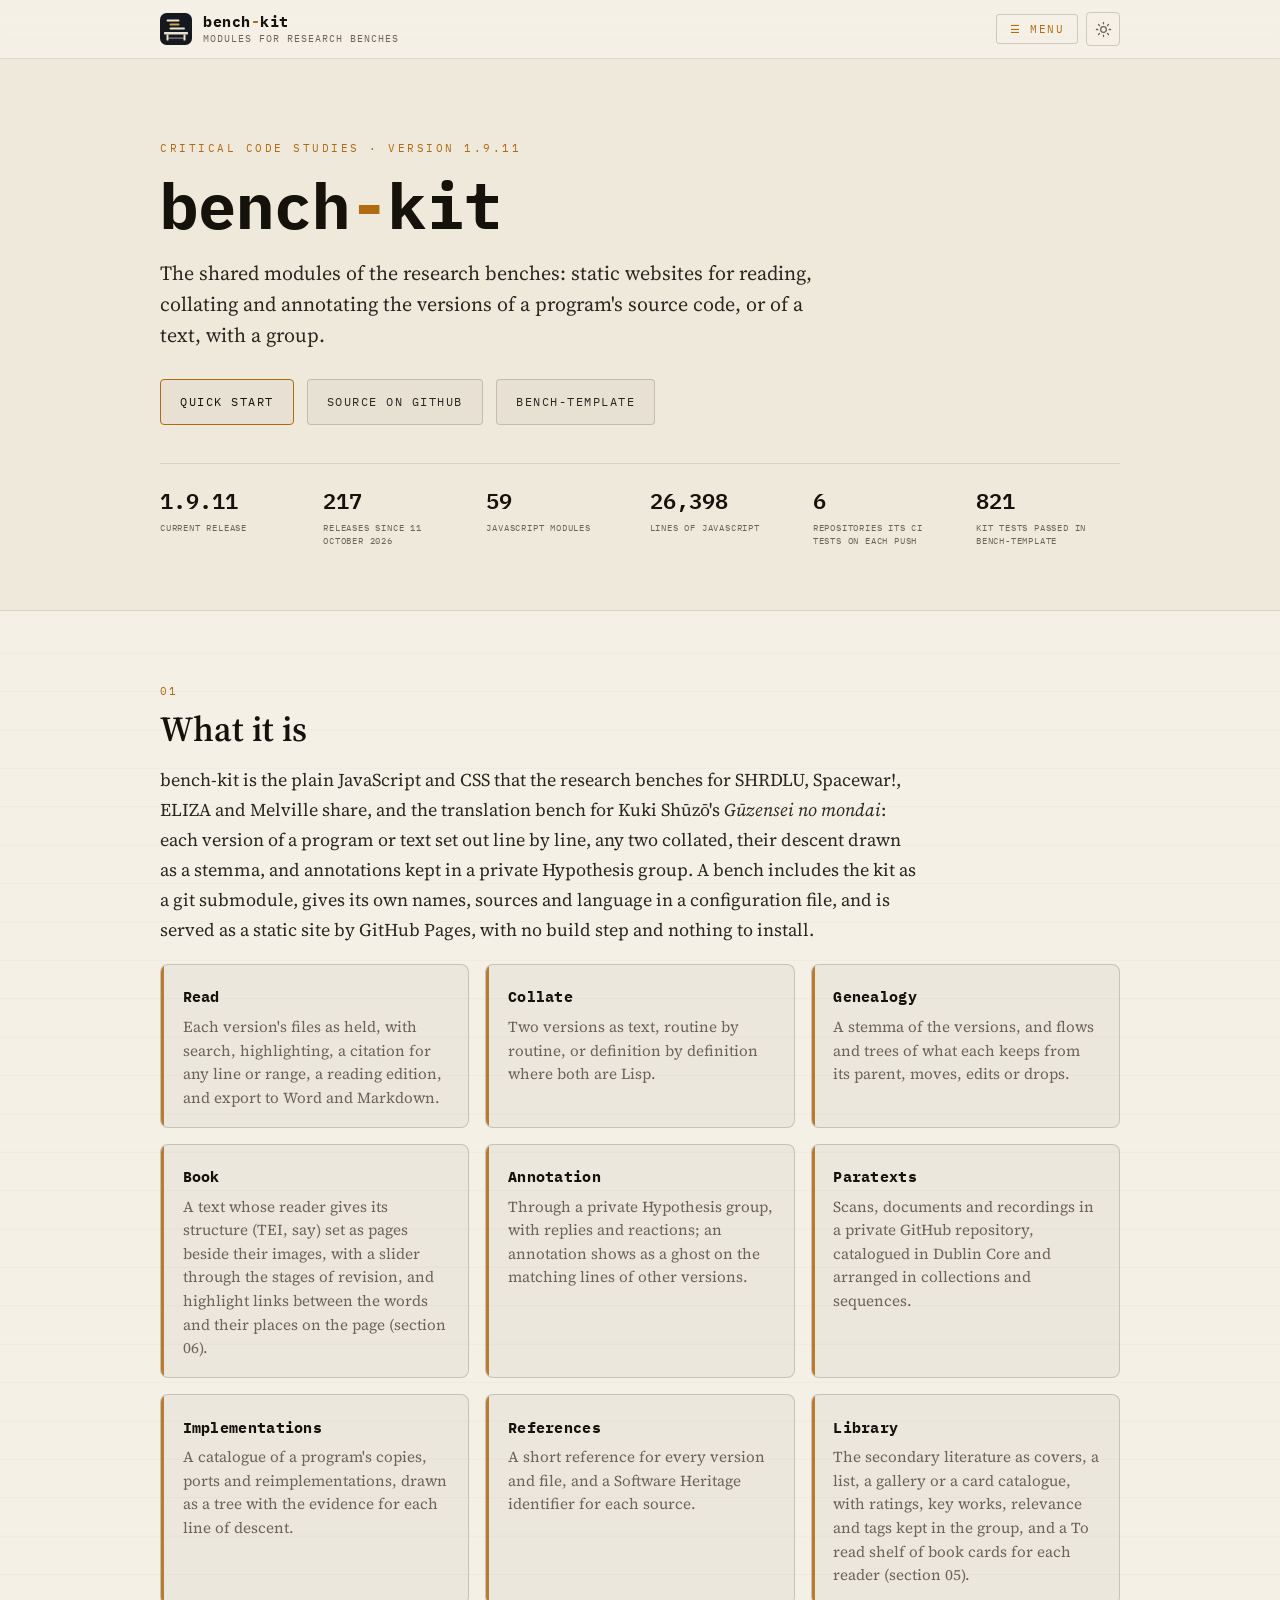
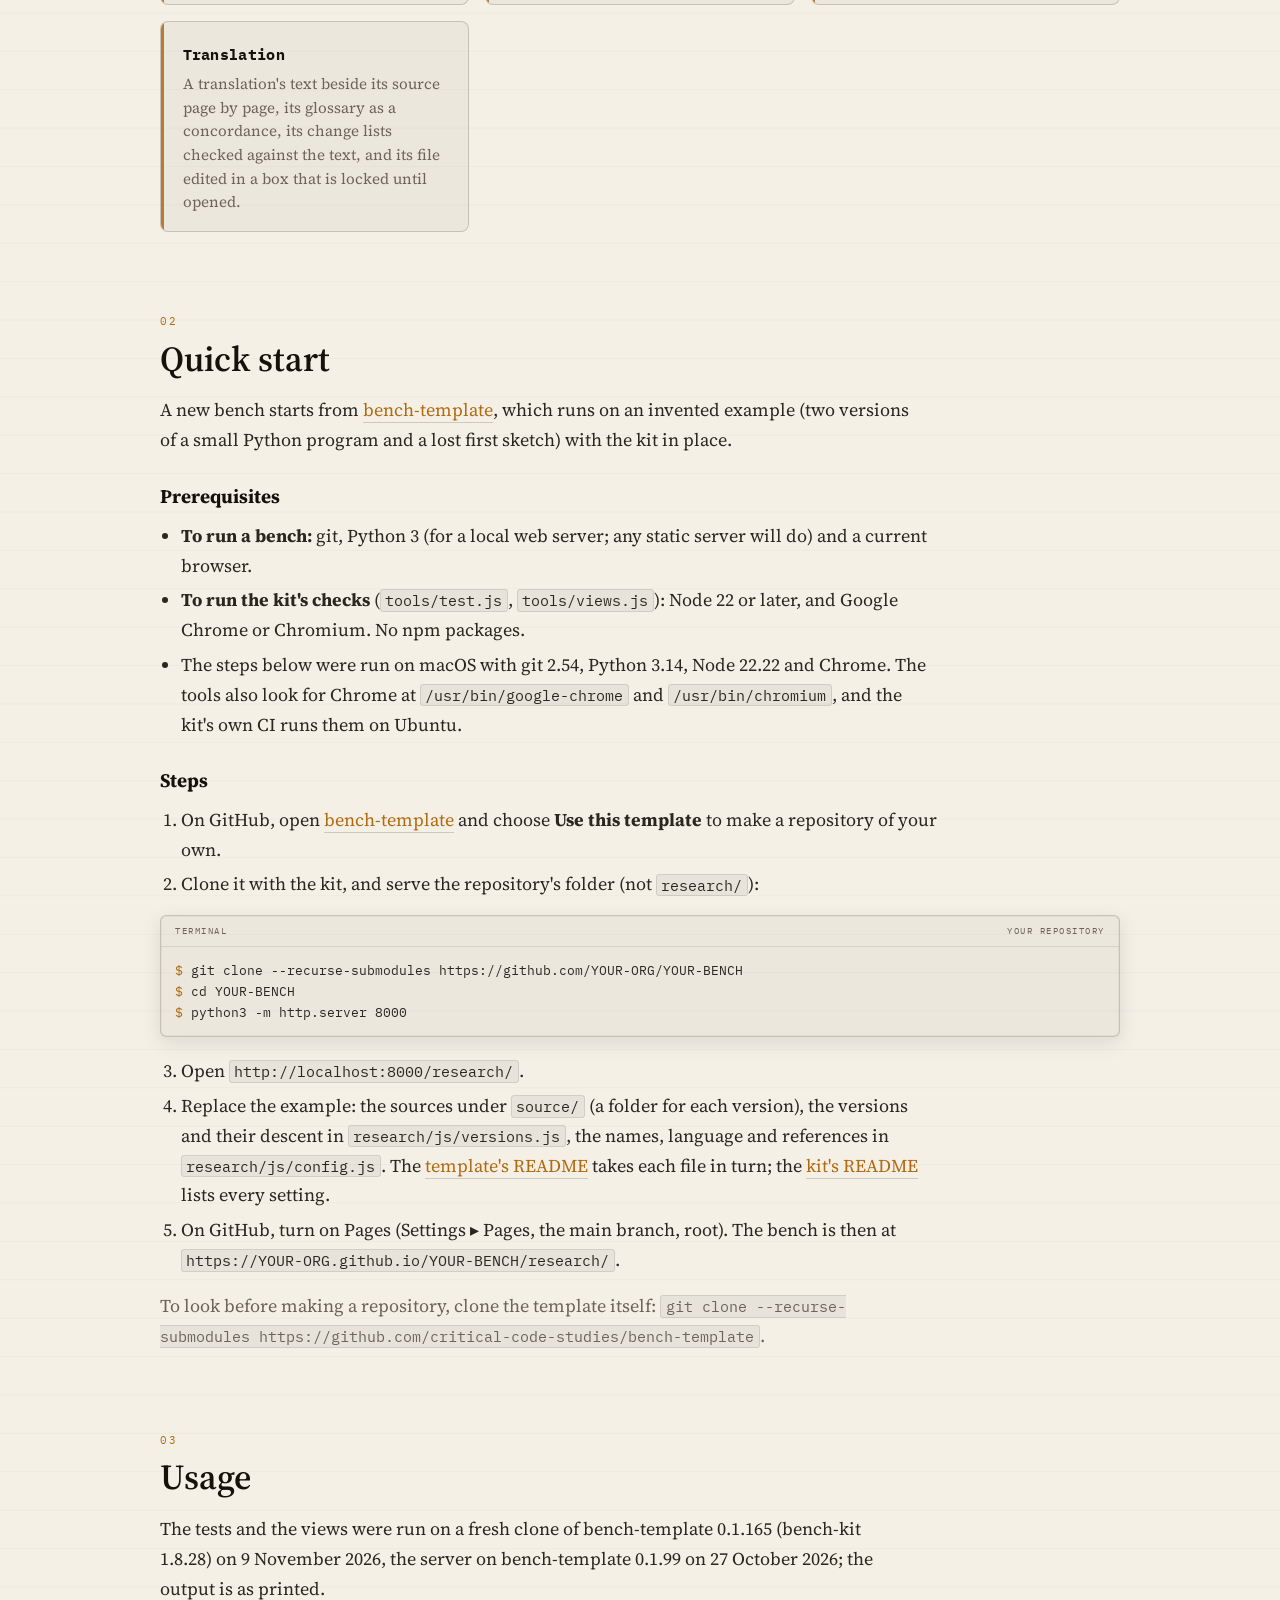
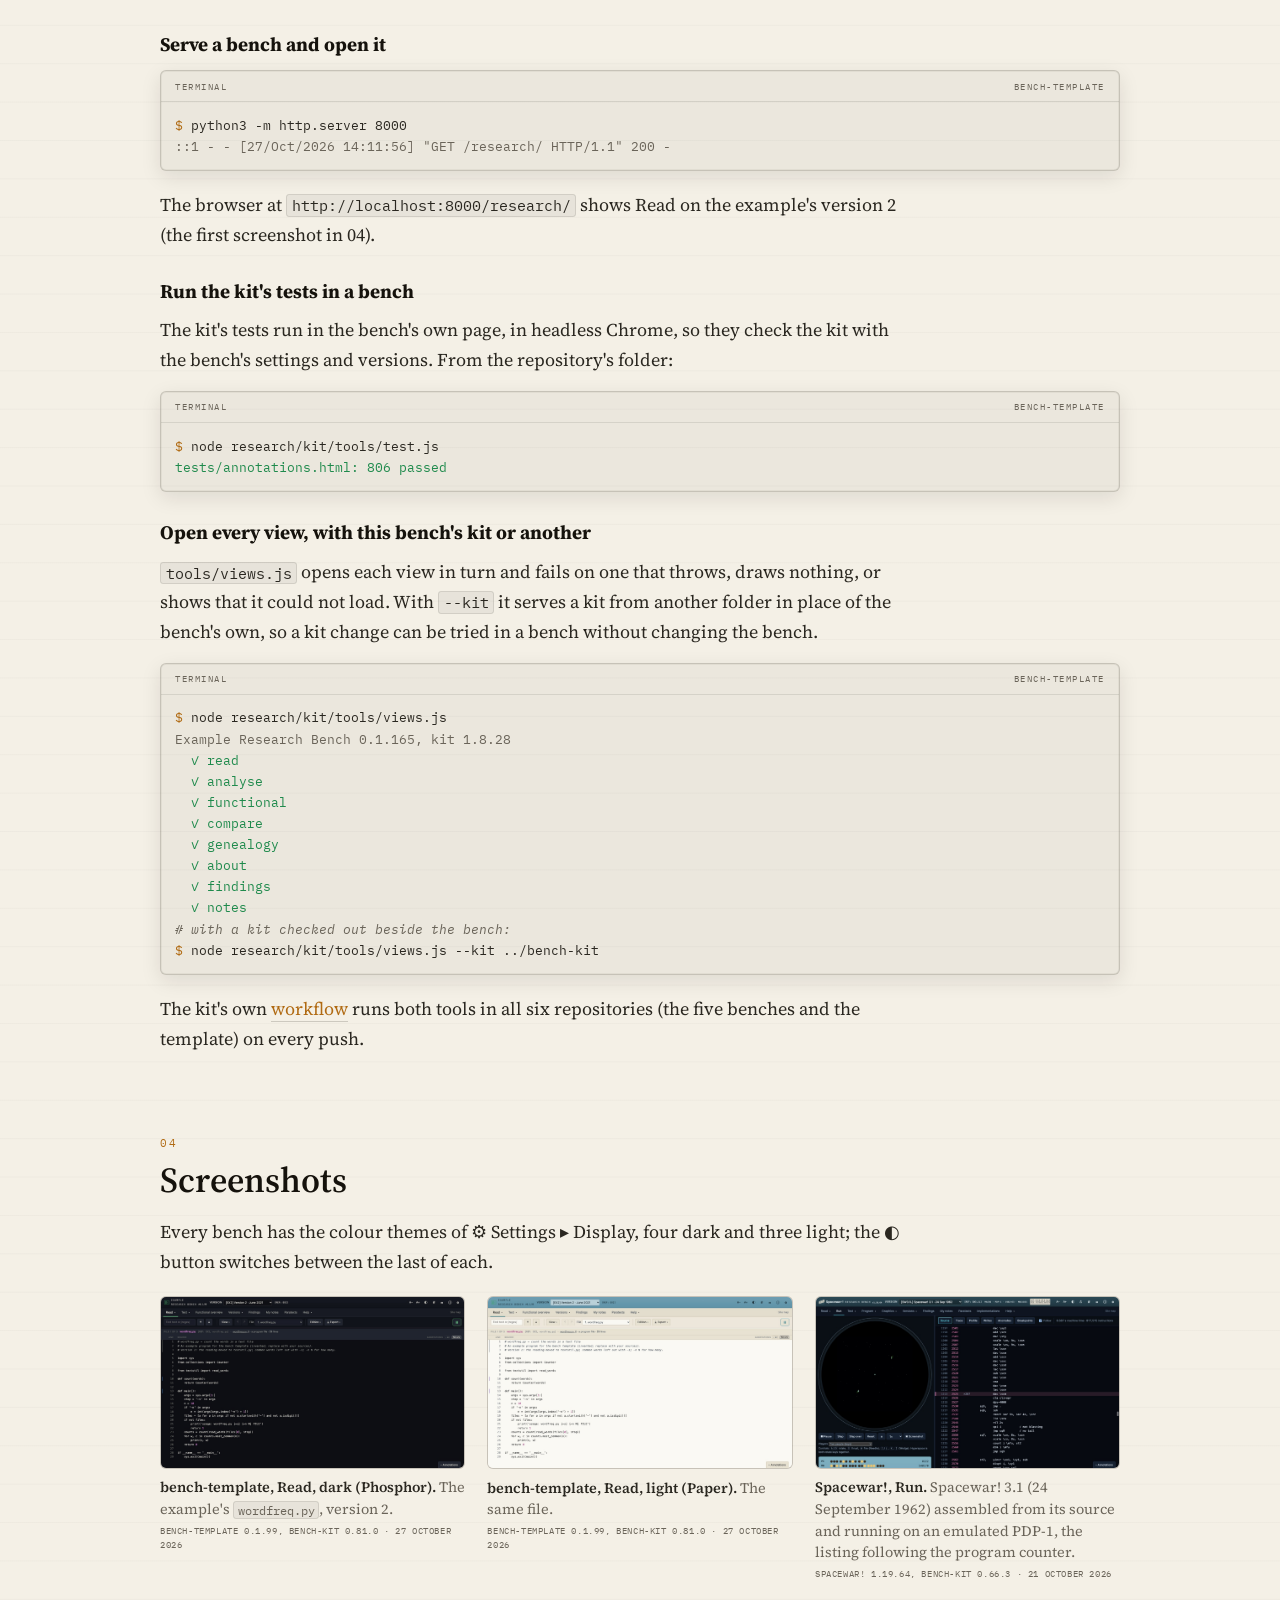
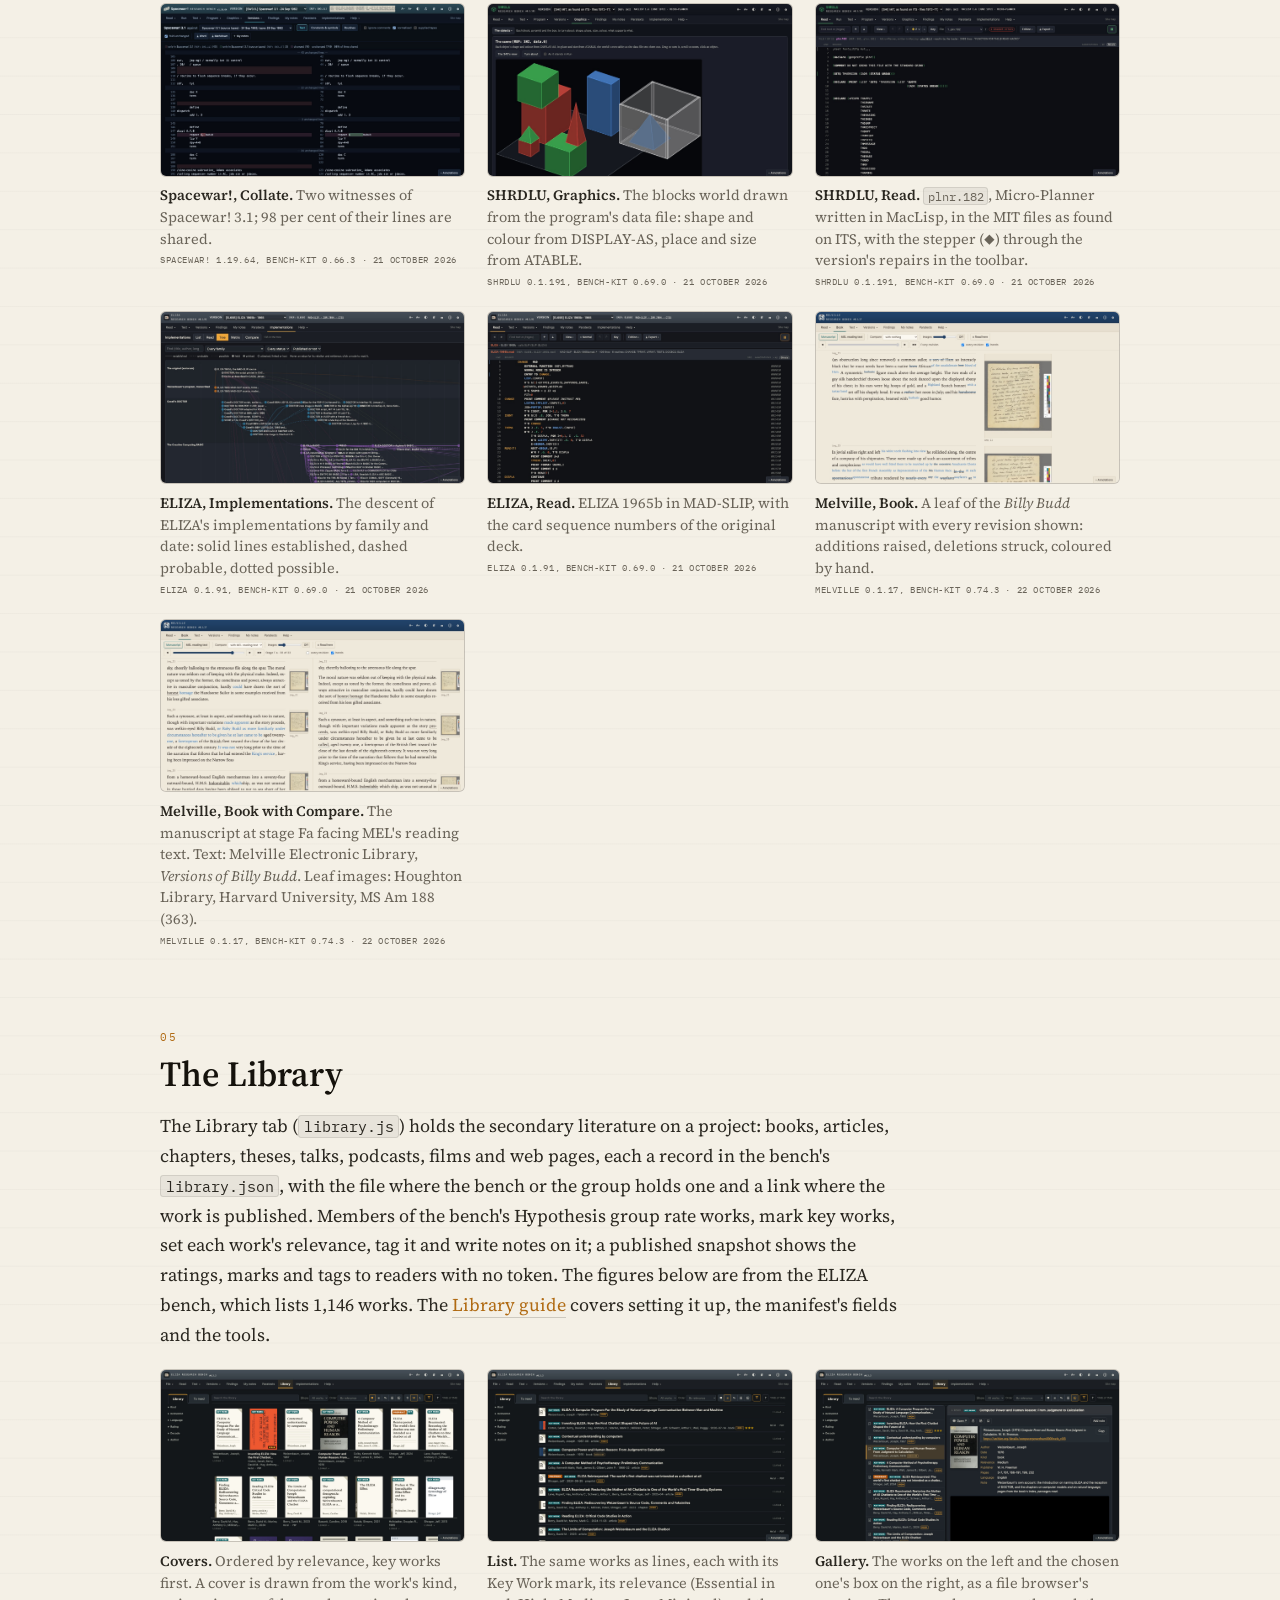
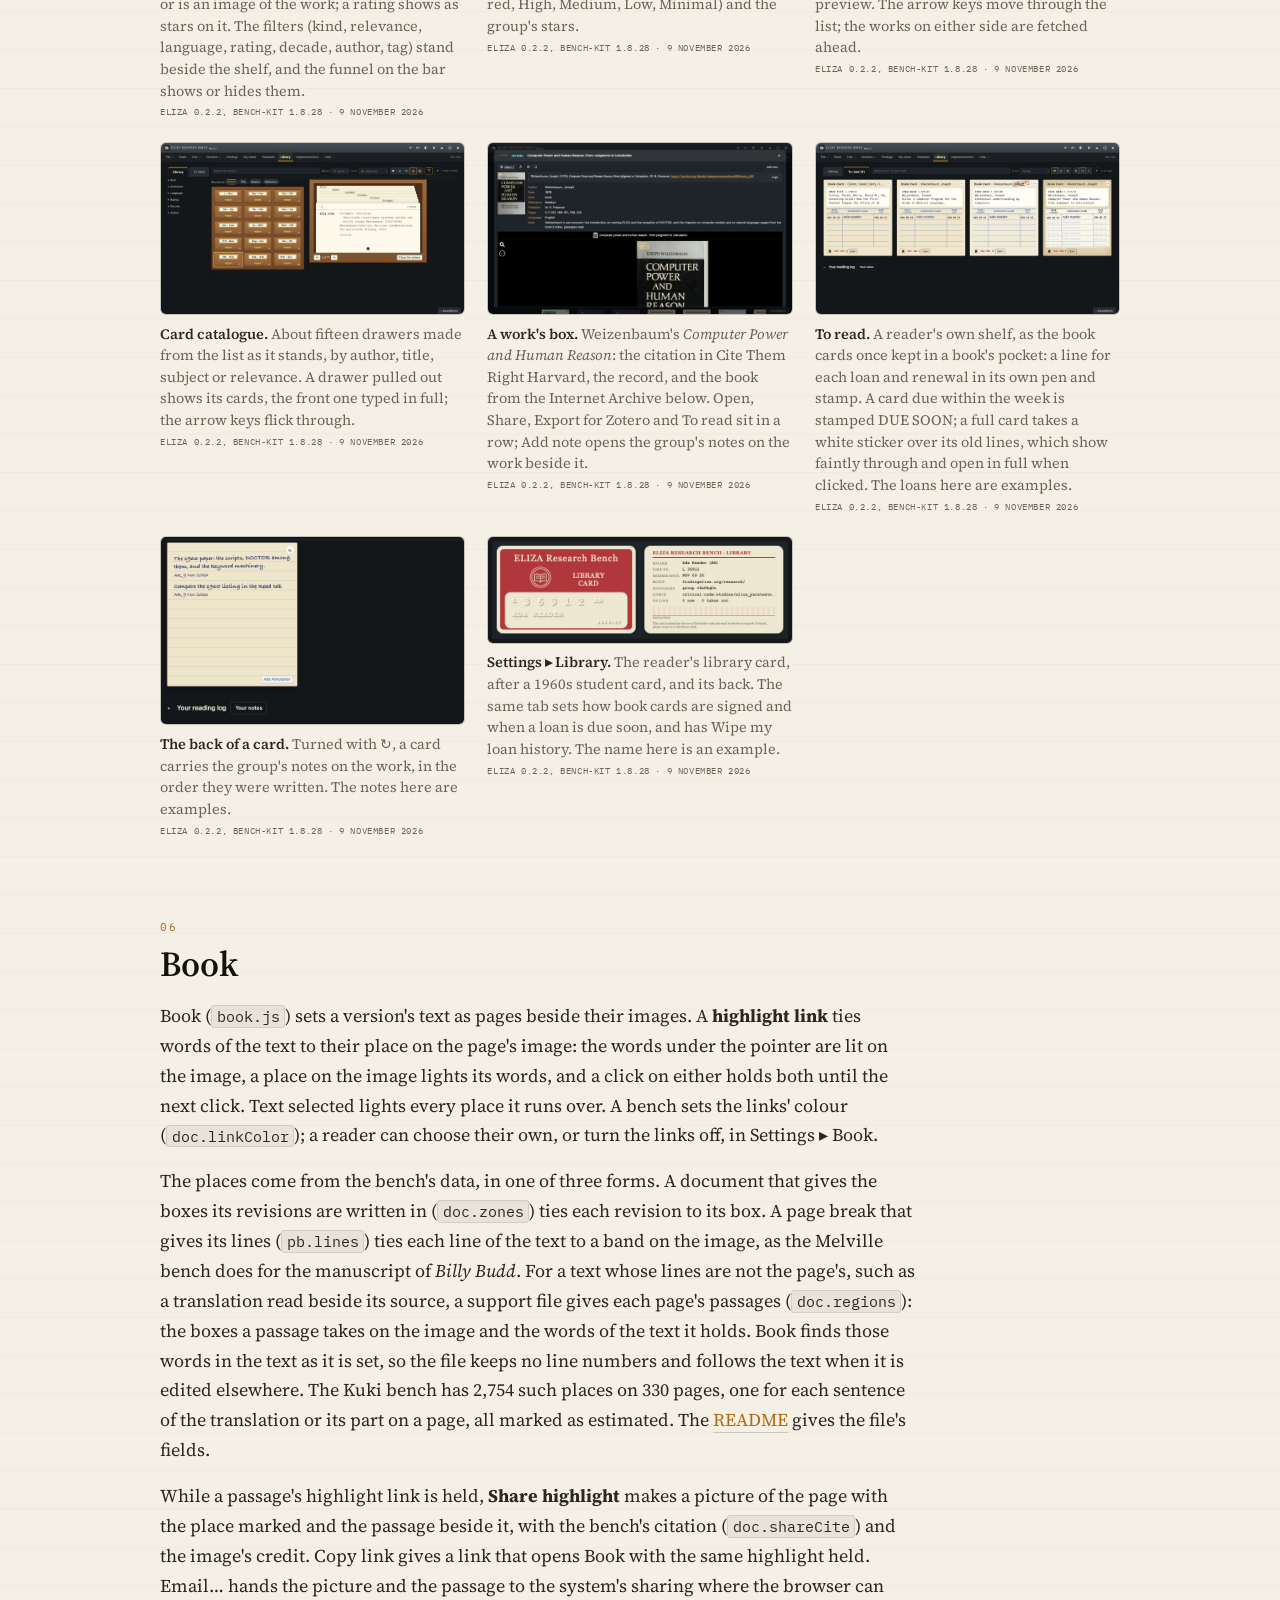
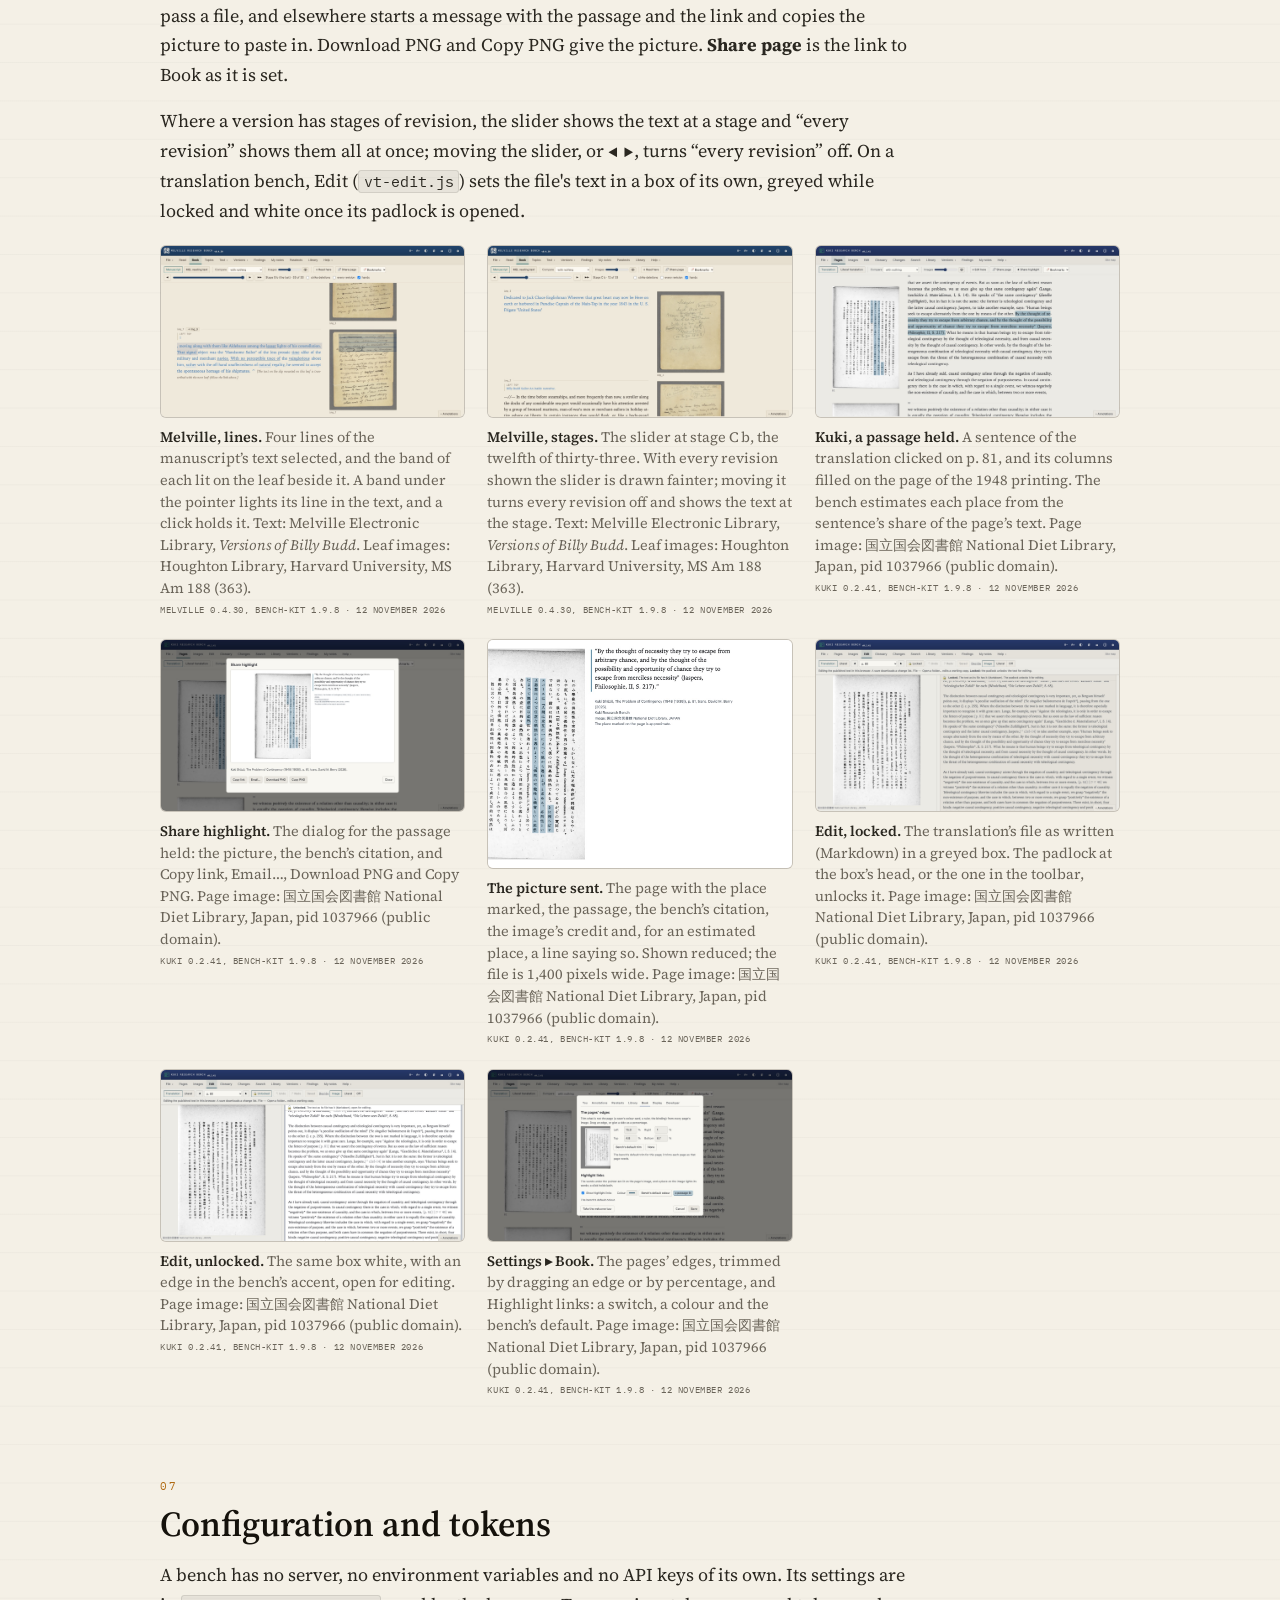
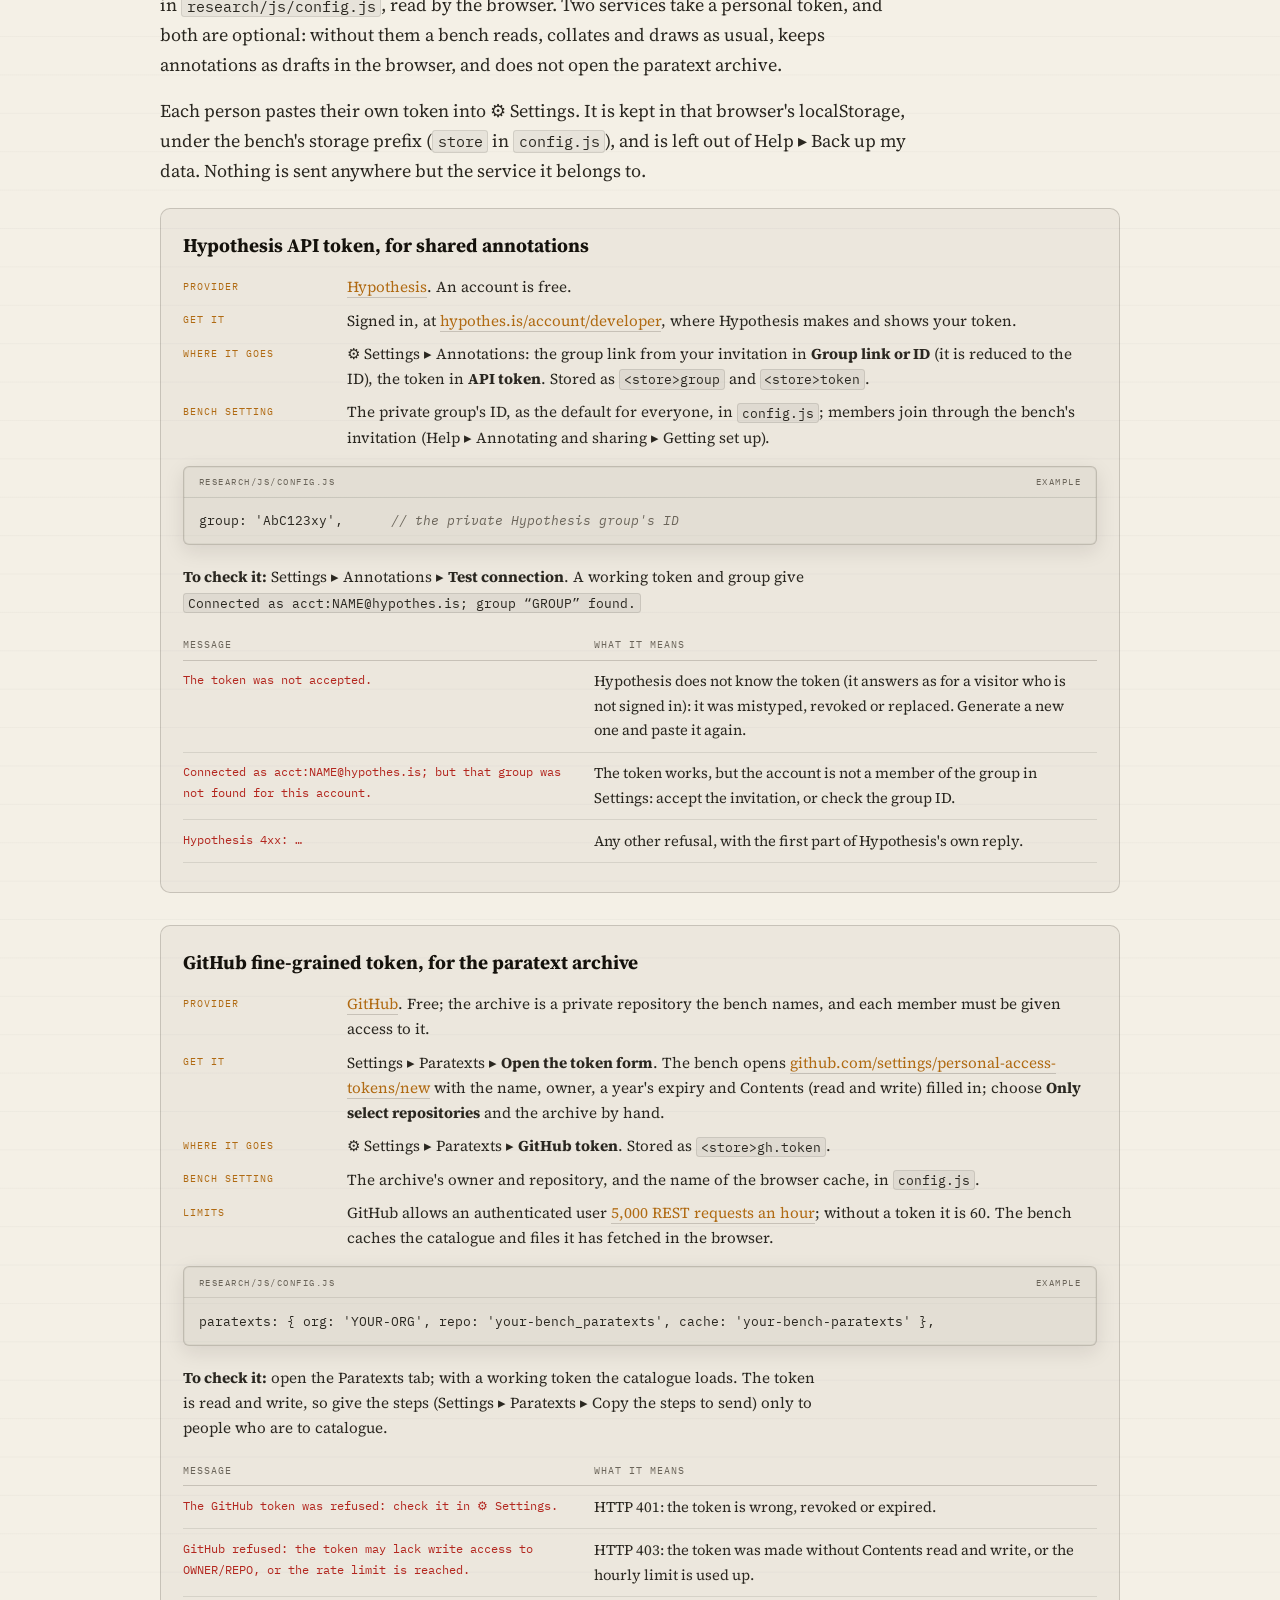
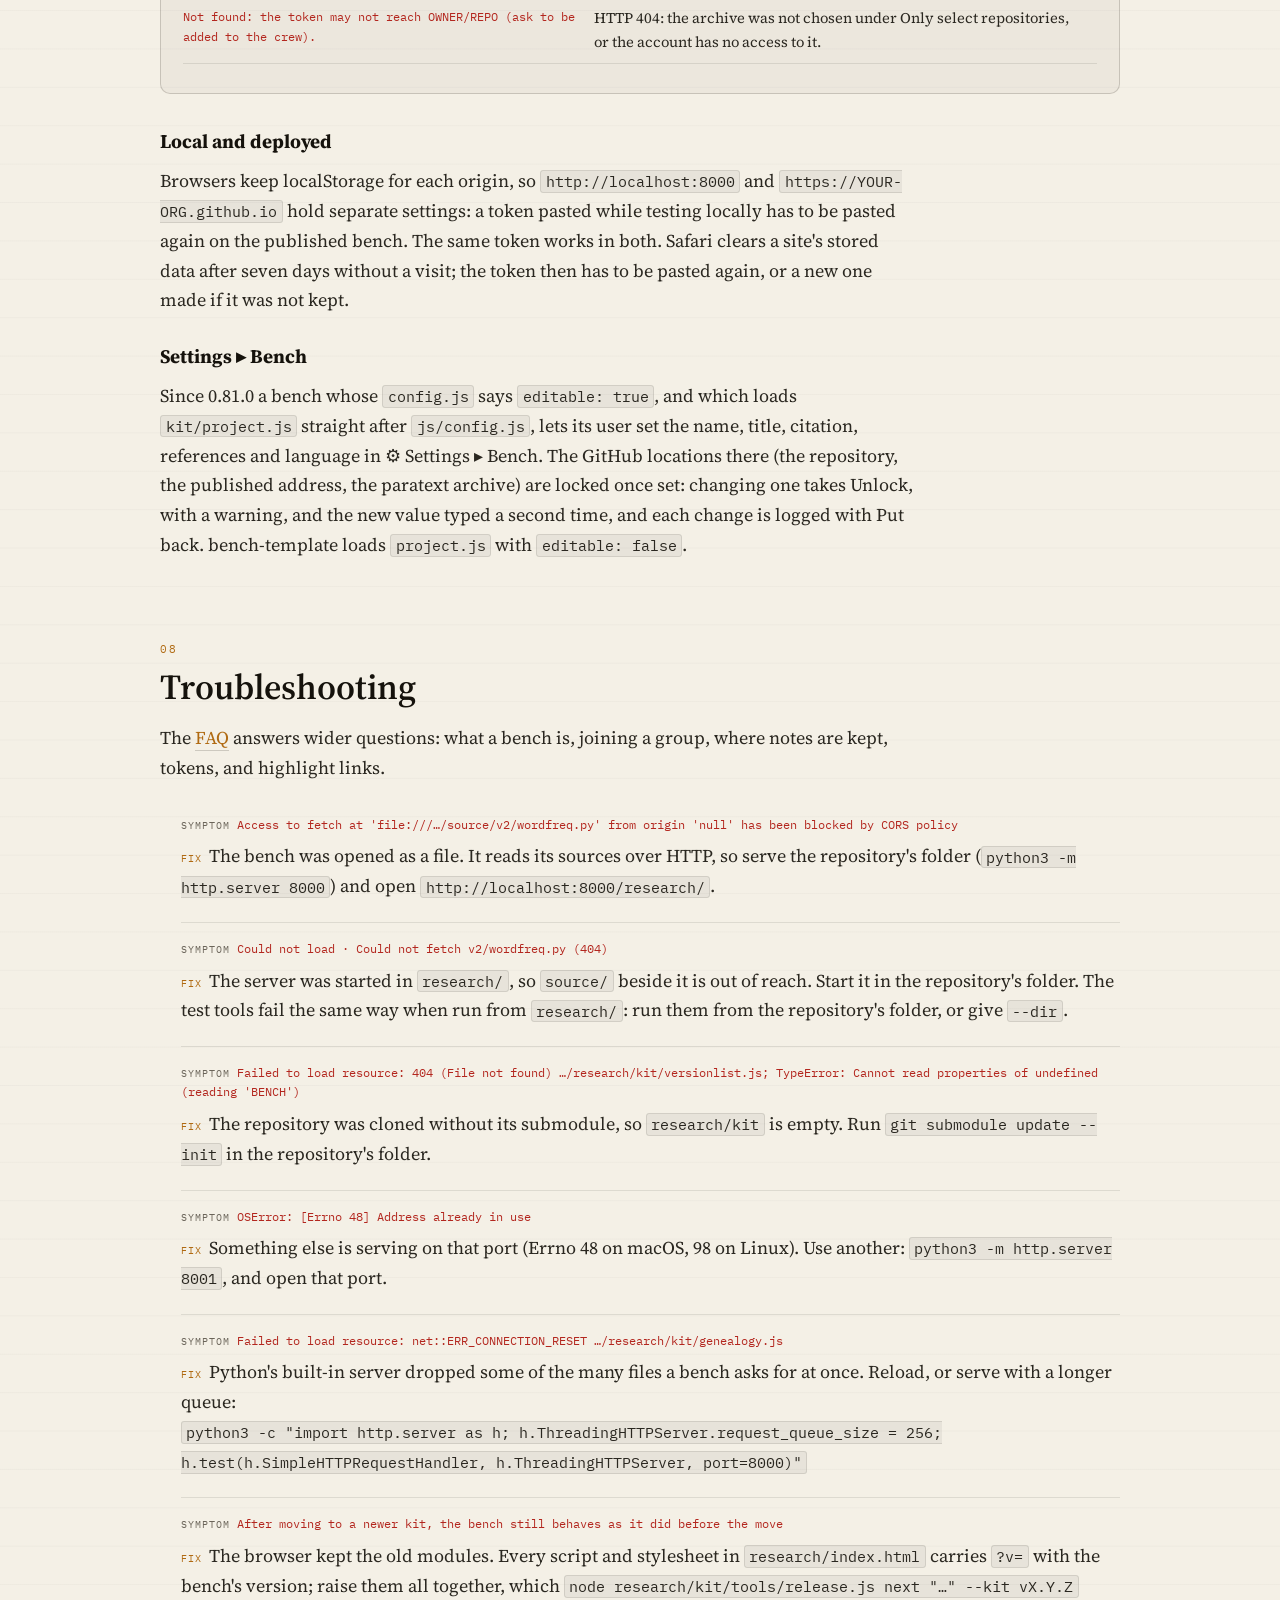
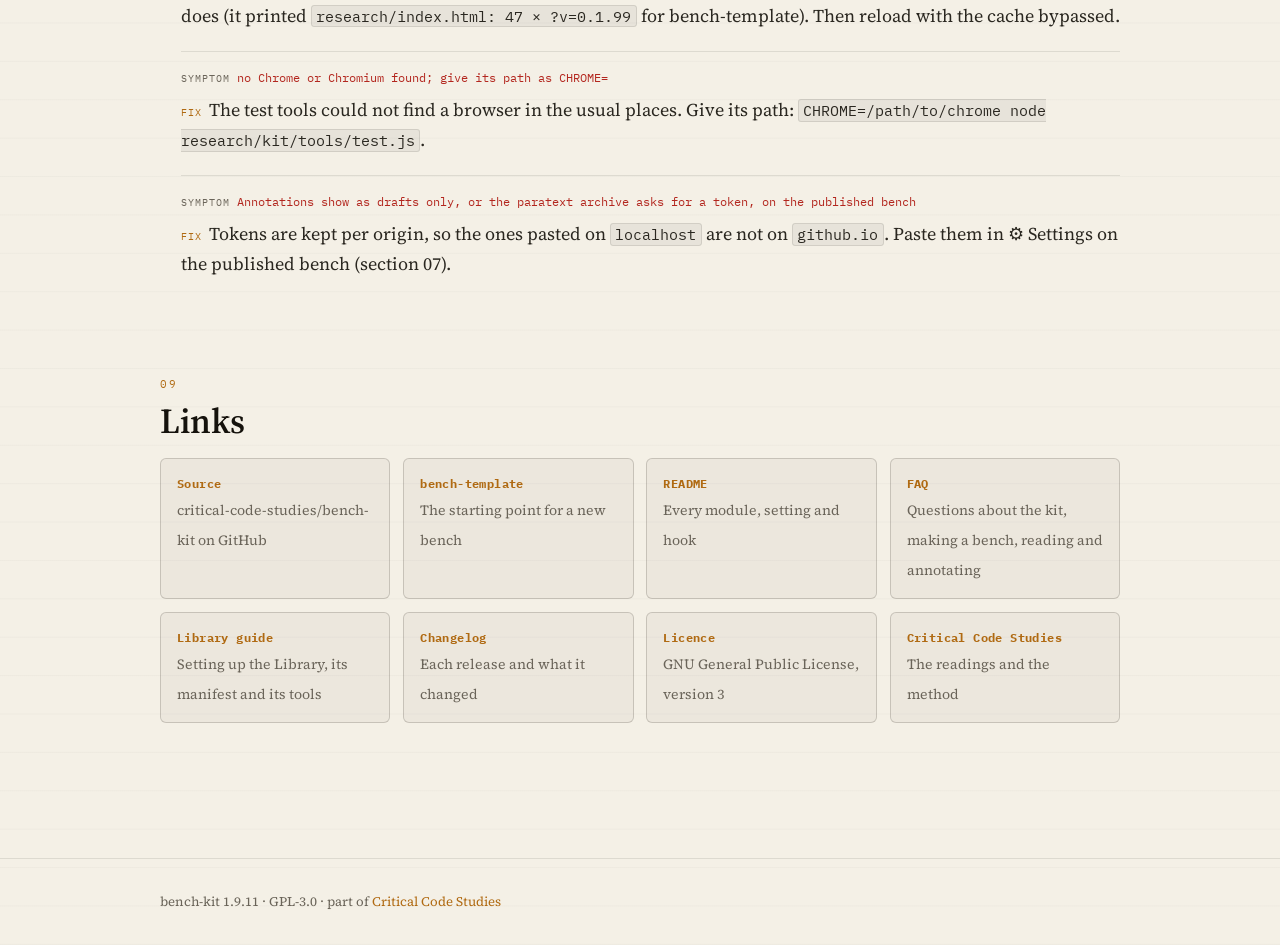
==== commit 198b35e9: "bench-kit 1.9.11" ====
--- a/docs/index.html
+++ b/docs/index.html
@@ -255,7 +255,7 @@
 
   <section class="hero">
     <div class="wrap hero-inner">
-      <span class="kicker">Critical code studies · version <span data-kit-version>1.9.10</span></span>
+      <span class="kicker">Critical code studies · version <span data-kit-version>1.9.11</span></span>
       <h1>bench<span class="slash">-</span>kit</h1>
       <p class="tagline">The shared modules of the research benches: static websites for reading, collating and annotating the versions of a program's source code, or of a text, with a group.</p>
       <div class="hero-actions">
@@ -264,7 +264,7 @@
         <a class="btn" href="https://github.com/critical-code-studies/bench-template">bench-template</a>
       </div>
       <div class="stats" aria-label="bench-kit in figures">
-        <div><b data-kit-version>1.9.10</b><span>Current release</span></div>
+        <div><b data-kit-version>1.9.11</b><span>Current release</span></div>
         <div><b>217</b><span>Releases since 11 October 2026</span></div>
         <div><b>59</b><span>JavaScript modules</span></div>
         <div><b>26,398</b><span>Lines of JavaScript</span></div>
@@ -577,7 +577,7 @@
   </main>
 
   <footer class="site-footer">
-    <div class="wrap"><p>bench-kit <span data-kit-version>1.9.10</span> · GPL-3.0 · part of <a href="https://critical-code-studies.github.io/">Critical Code Studies</a></p></div>
+    <div class="wrap"><p>bench-kit <span data-kit-version>1.9.11</span> · GPL-3.0 · part of <a href="https://critical-code-studies.github.io/">Critical Code Studies</a></p></div>
   </footer>
 
   <script>
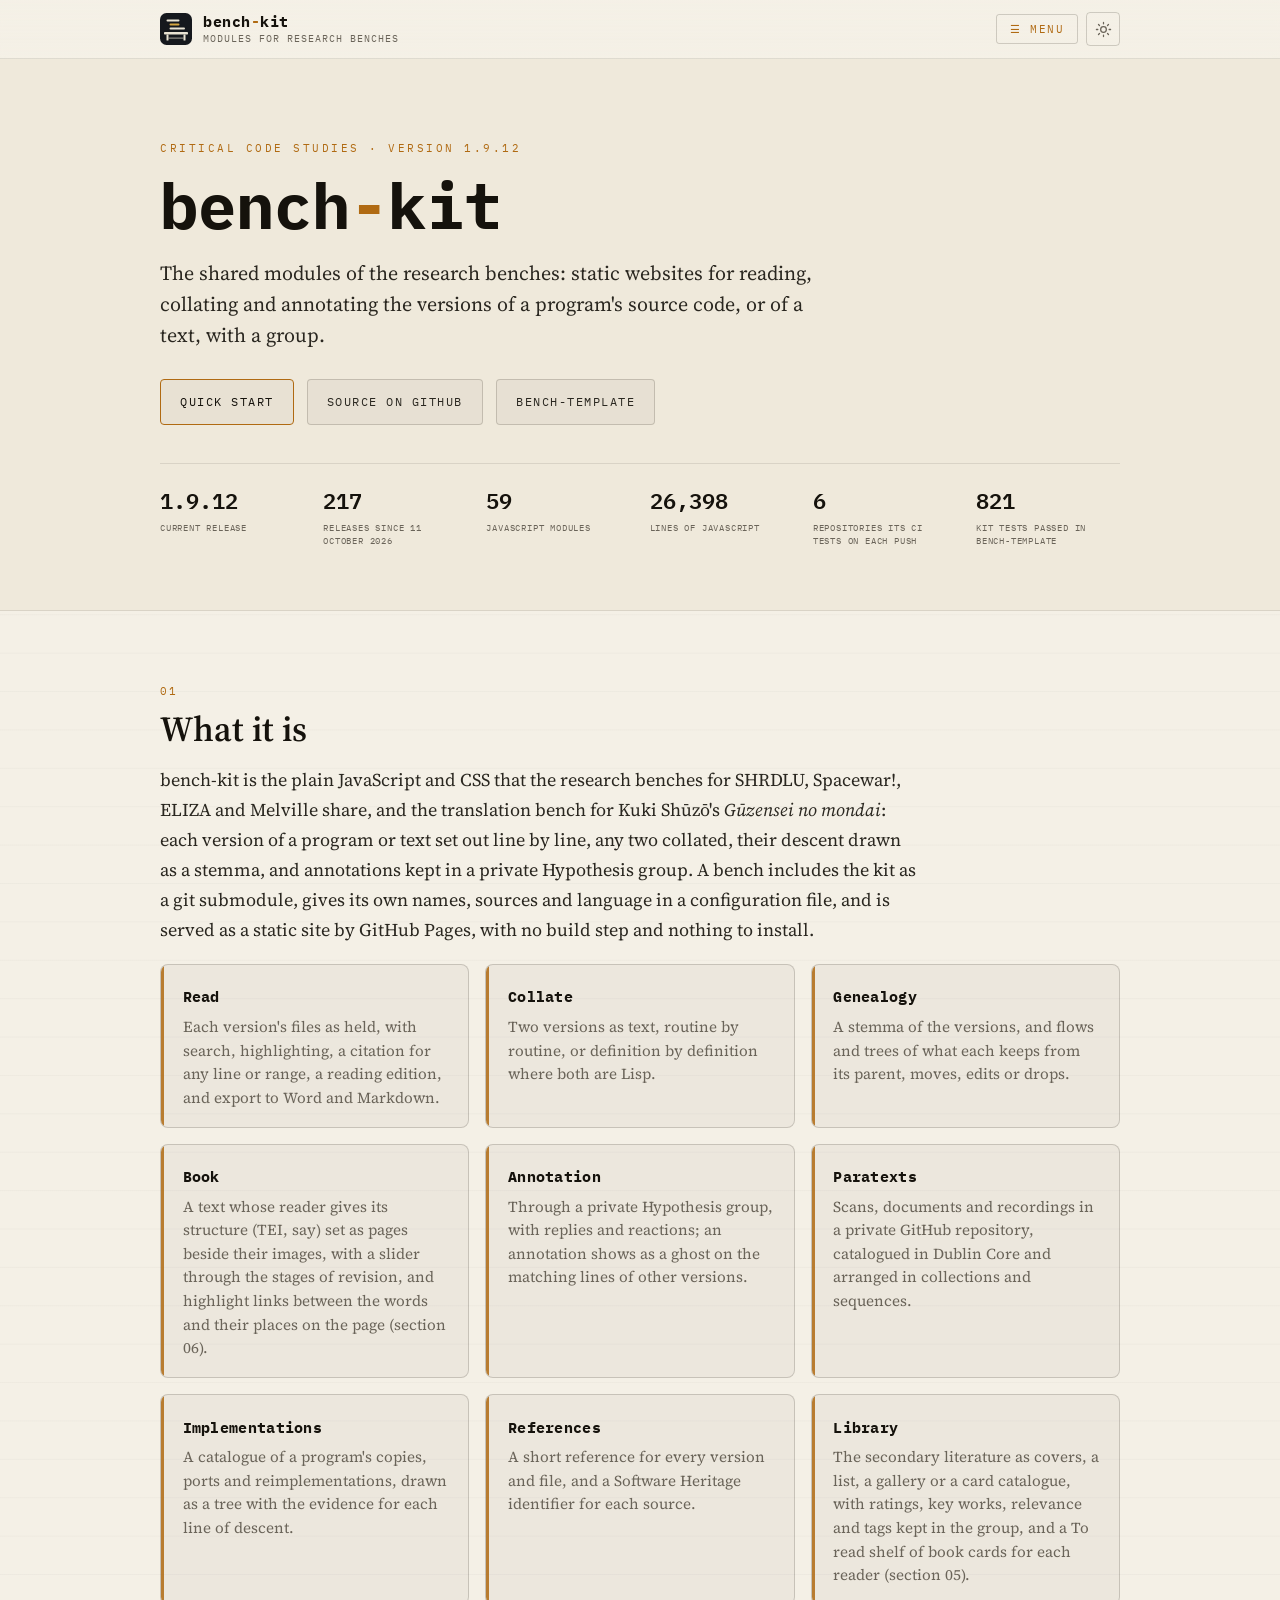
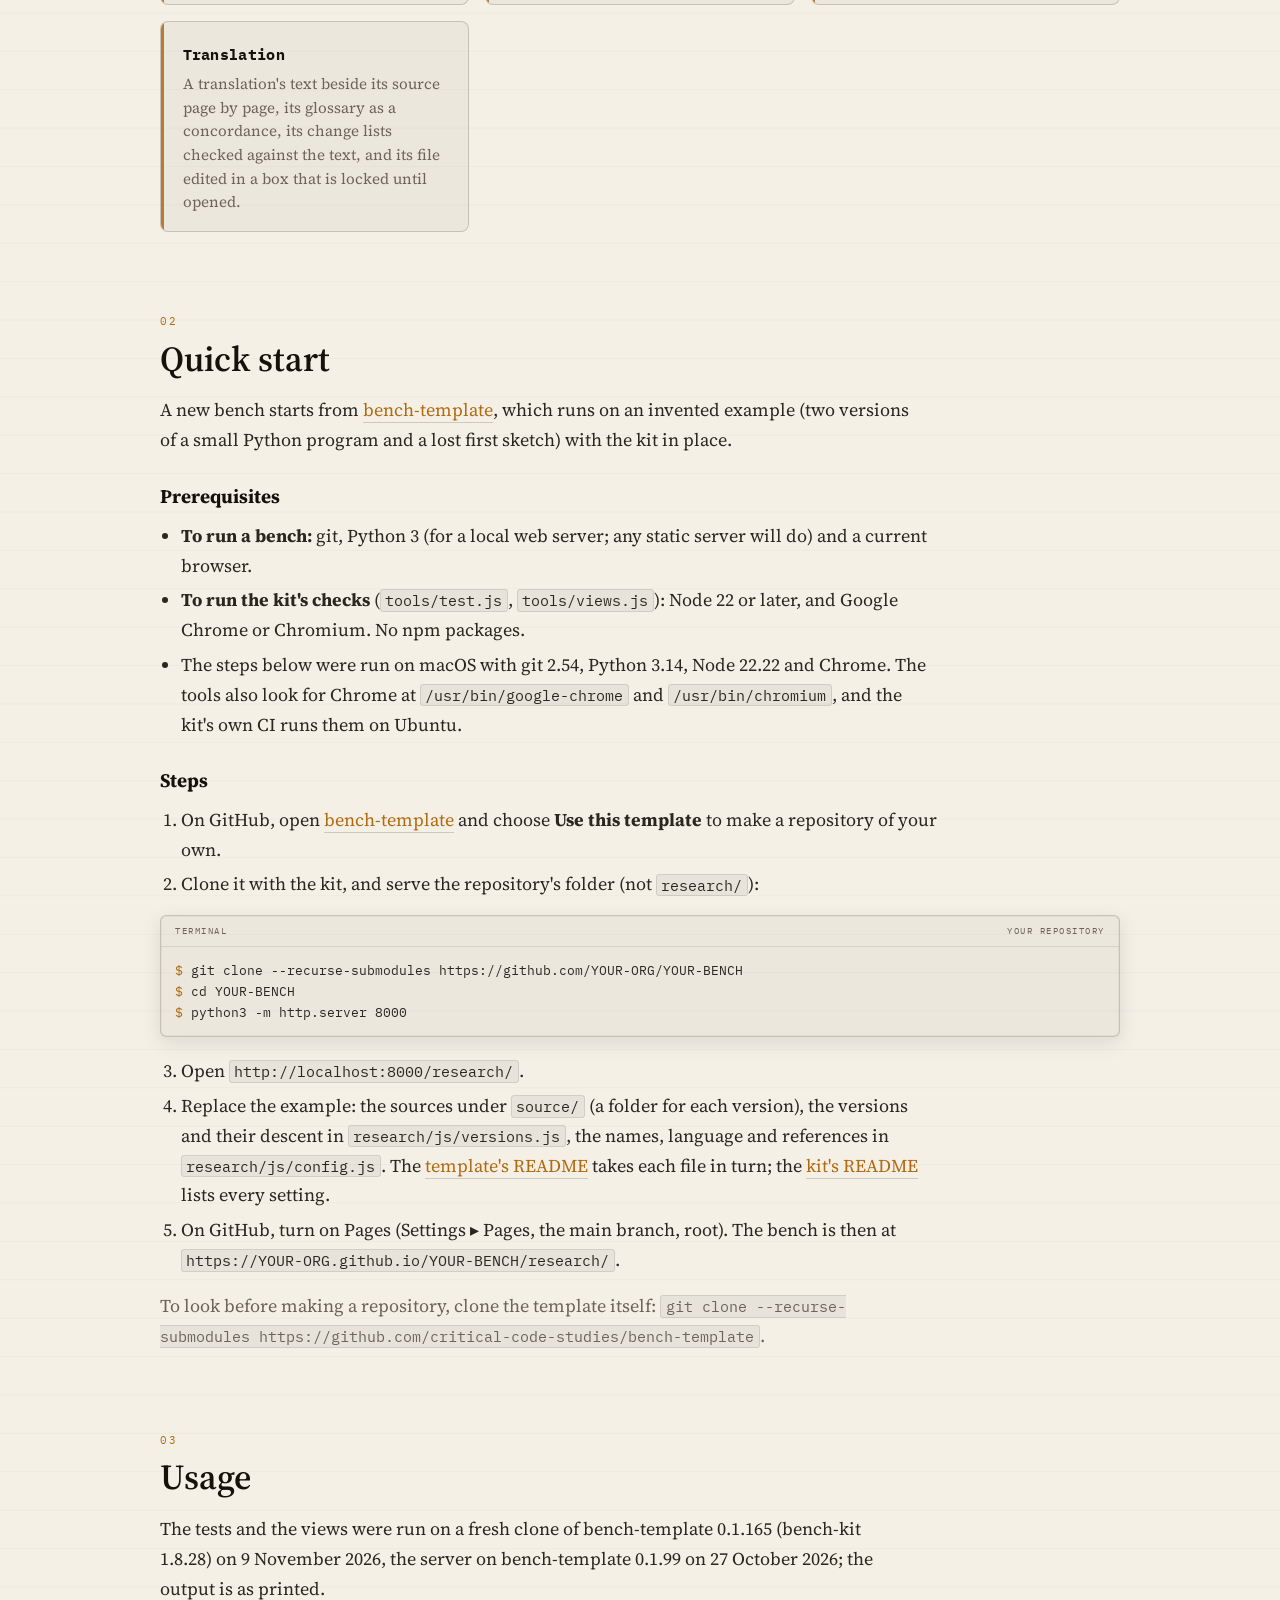
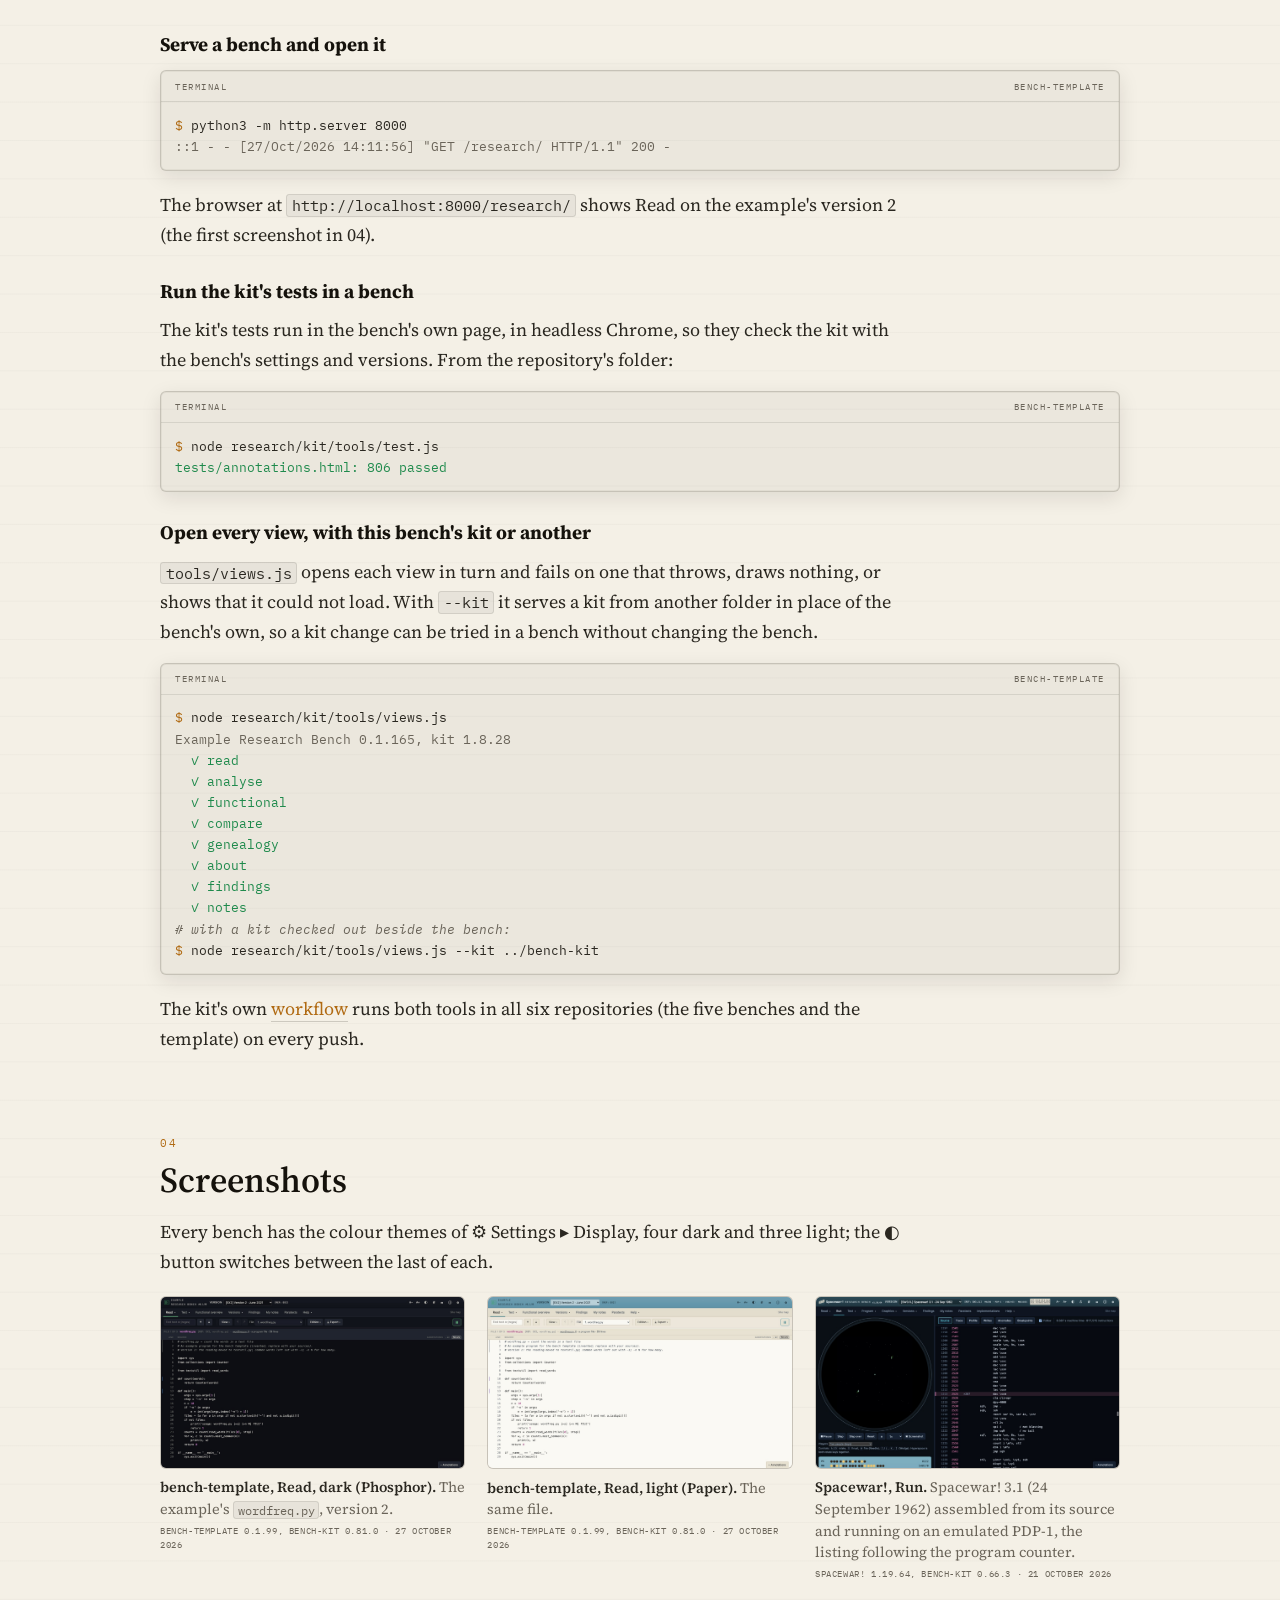
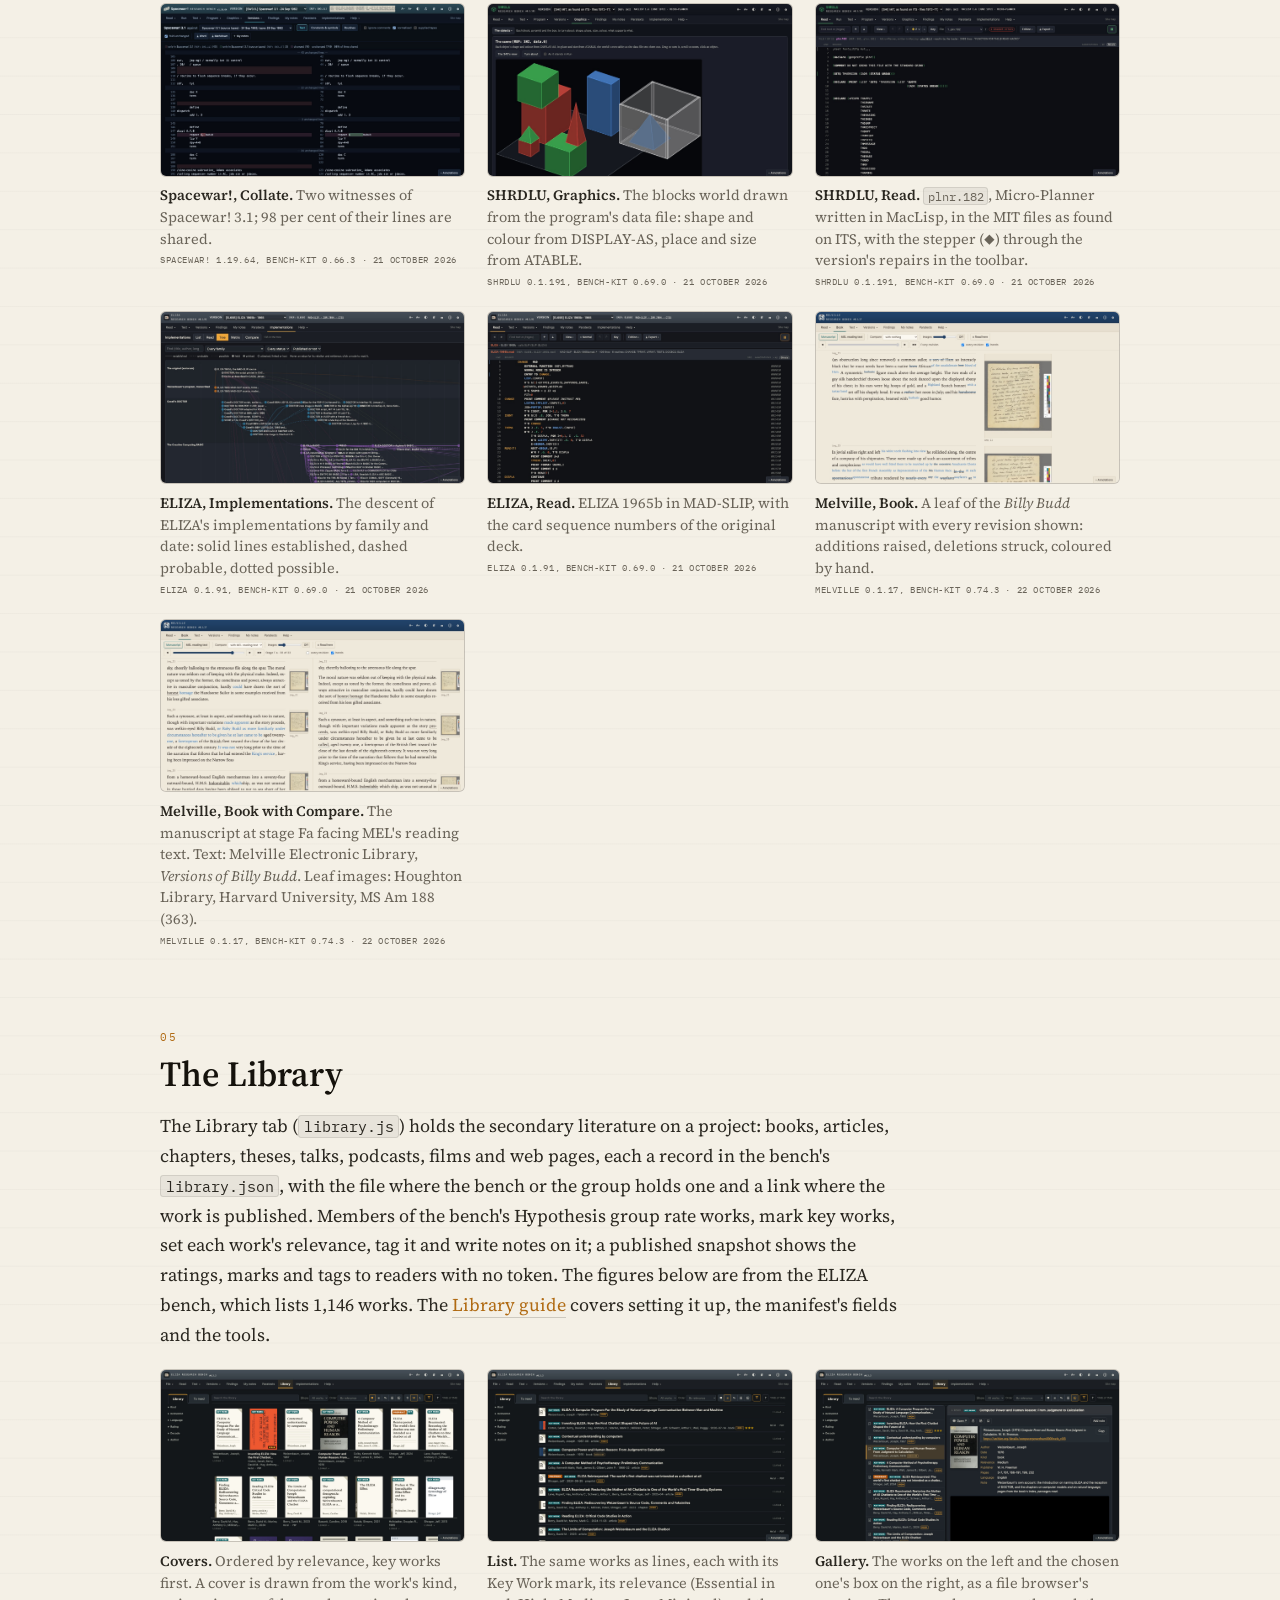
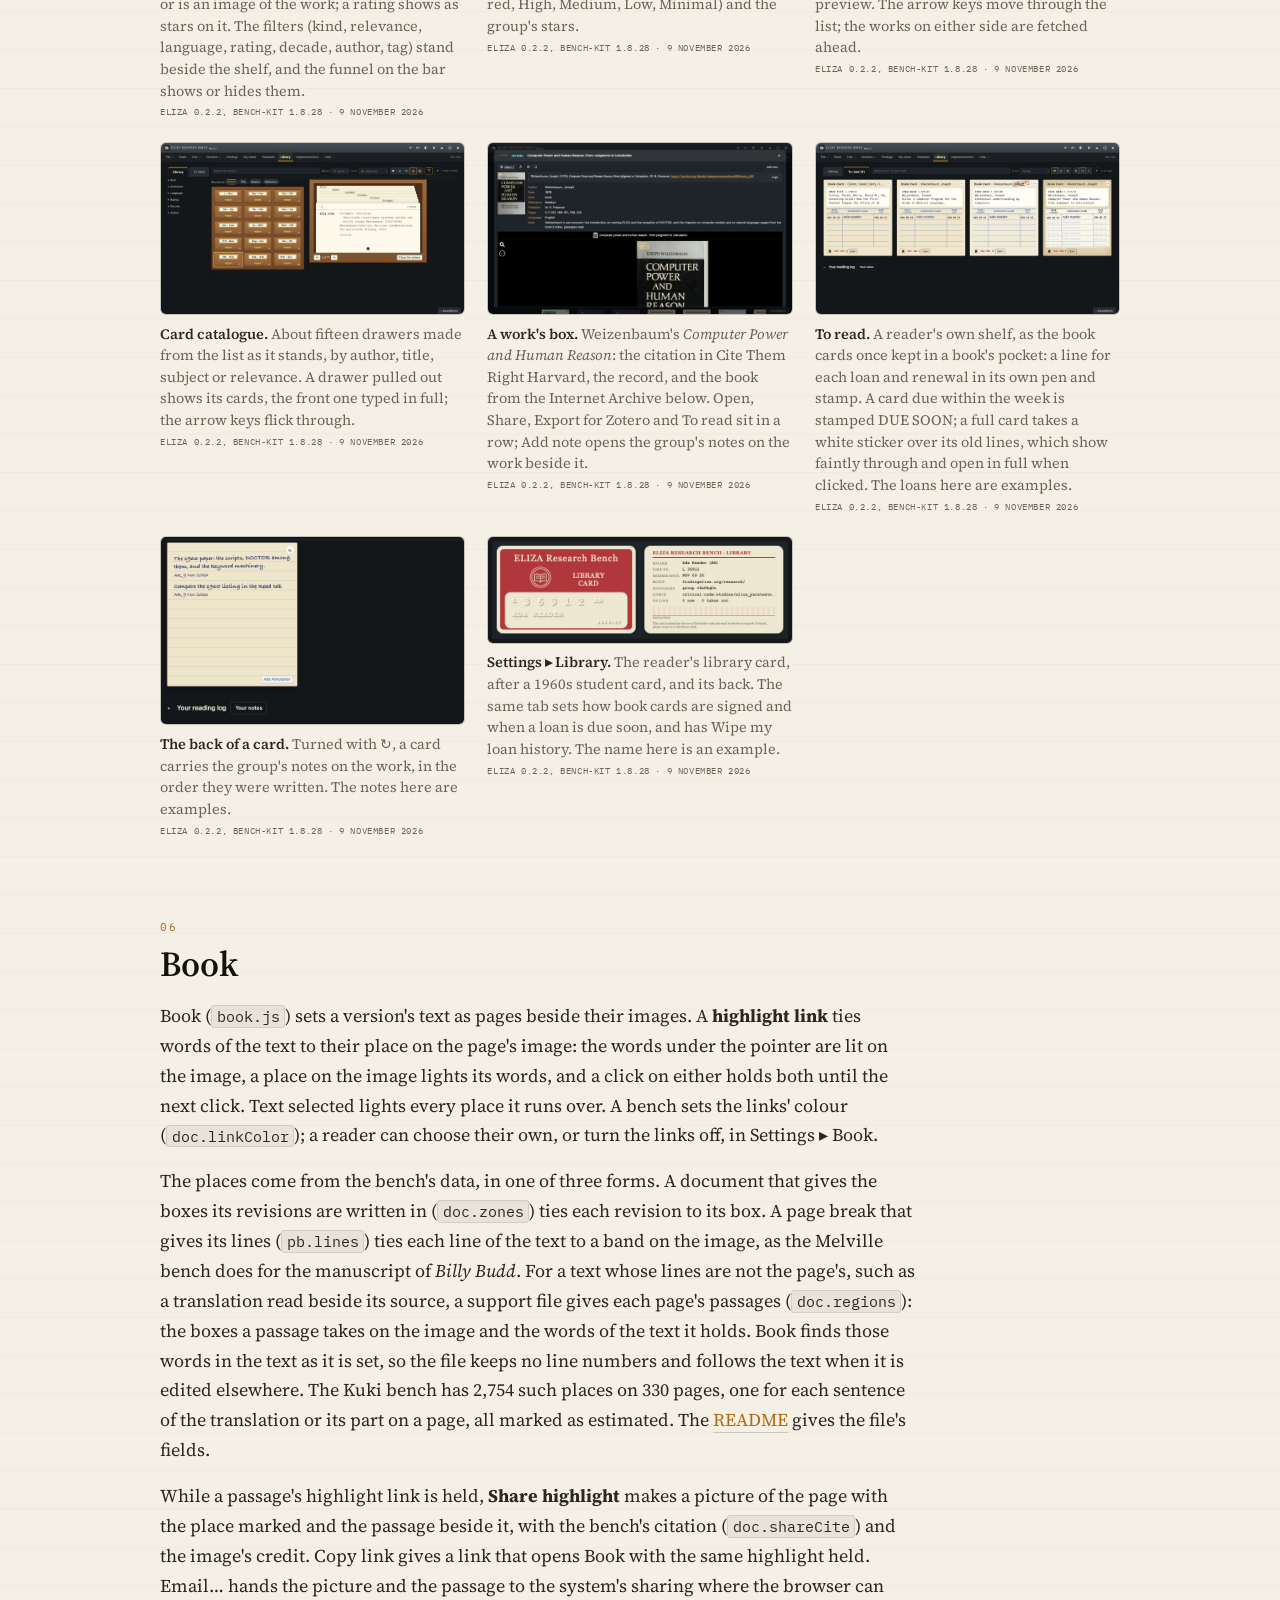
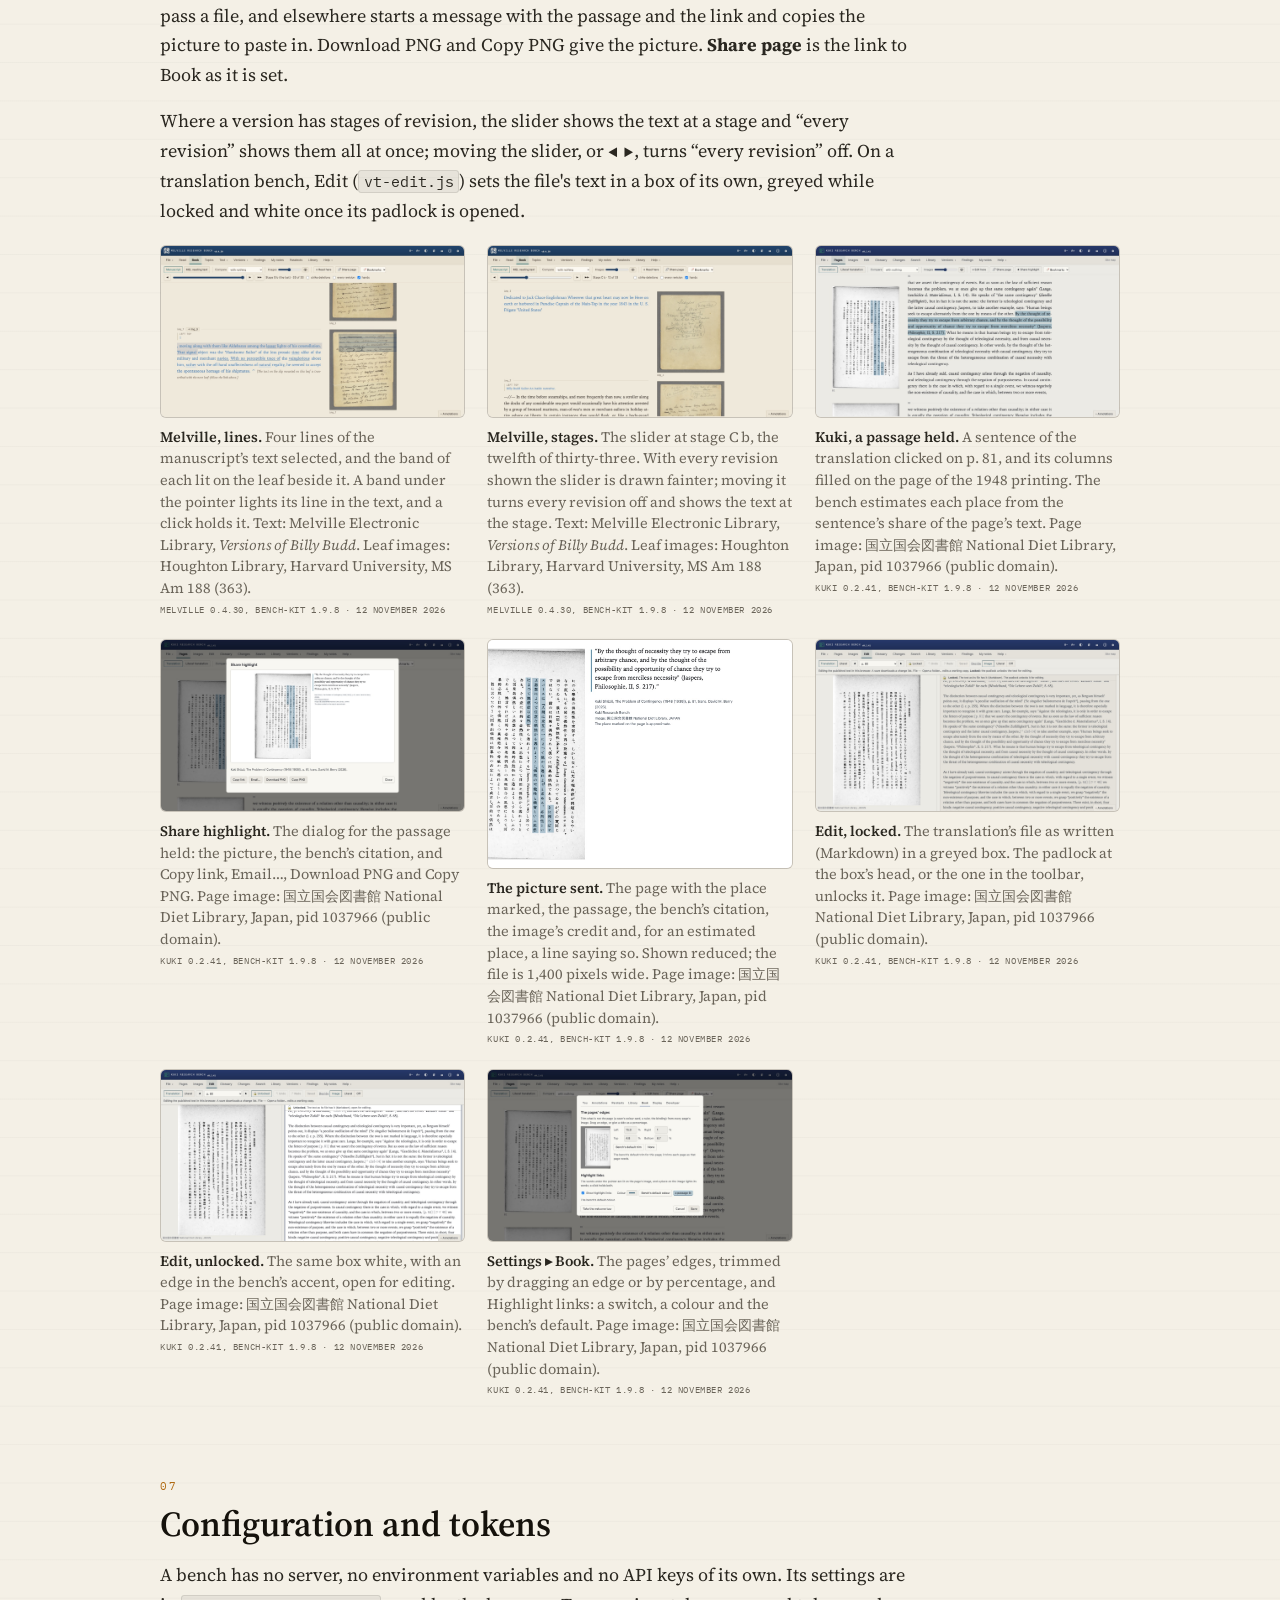
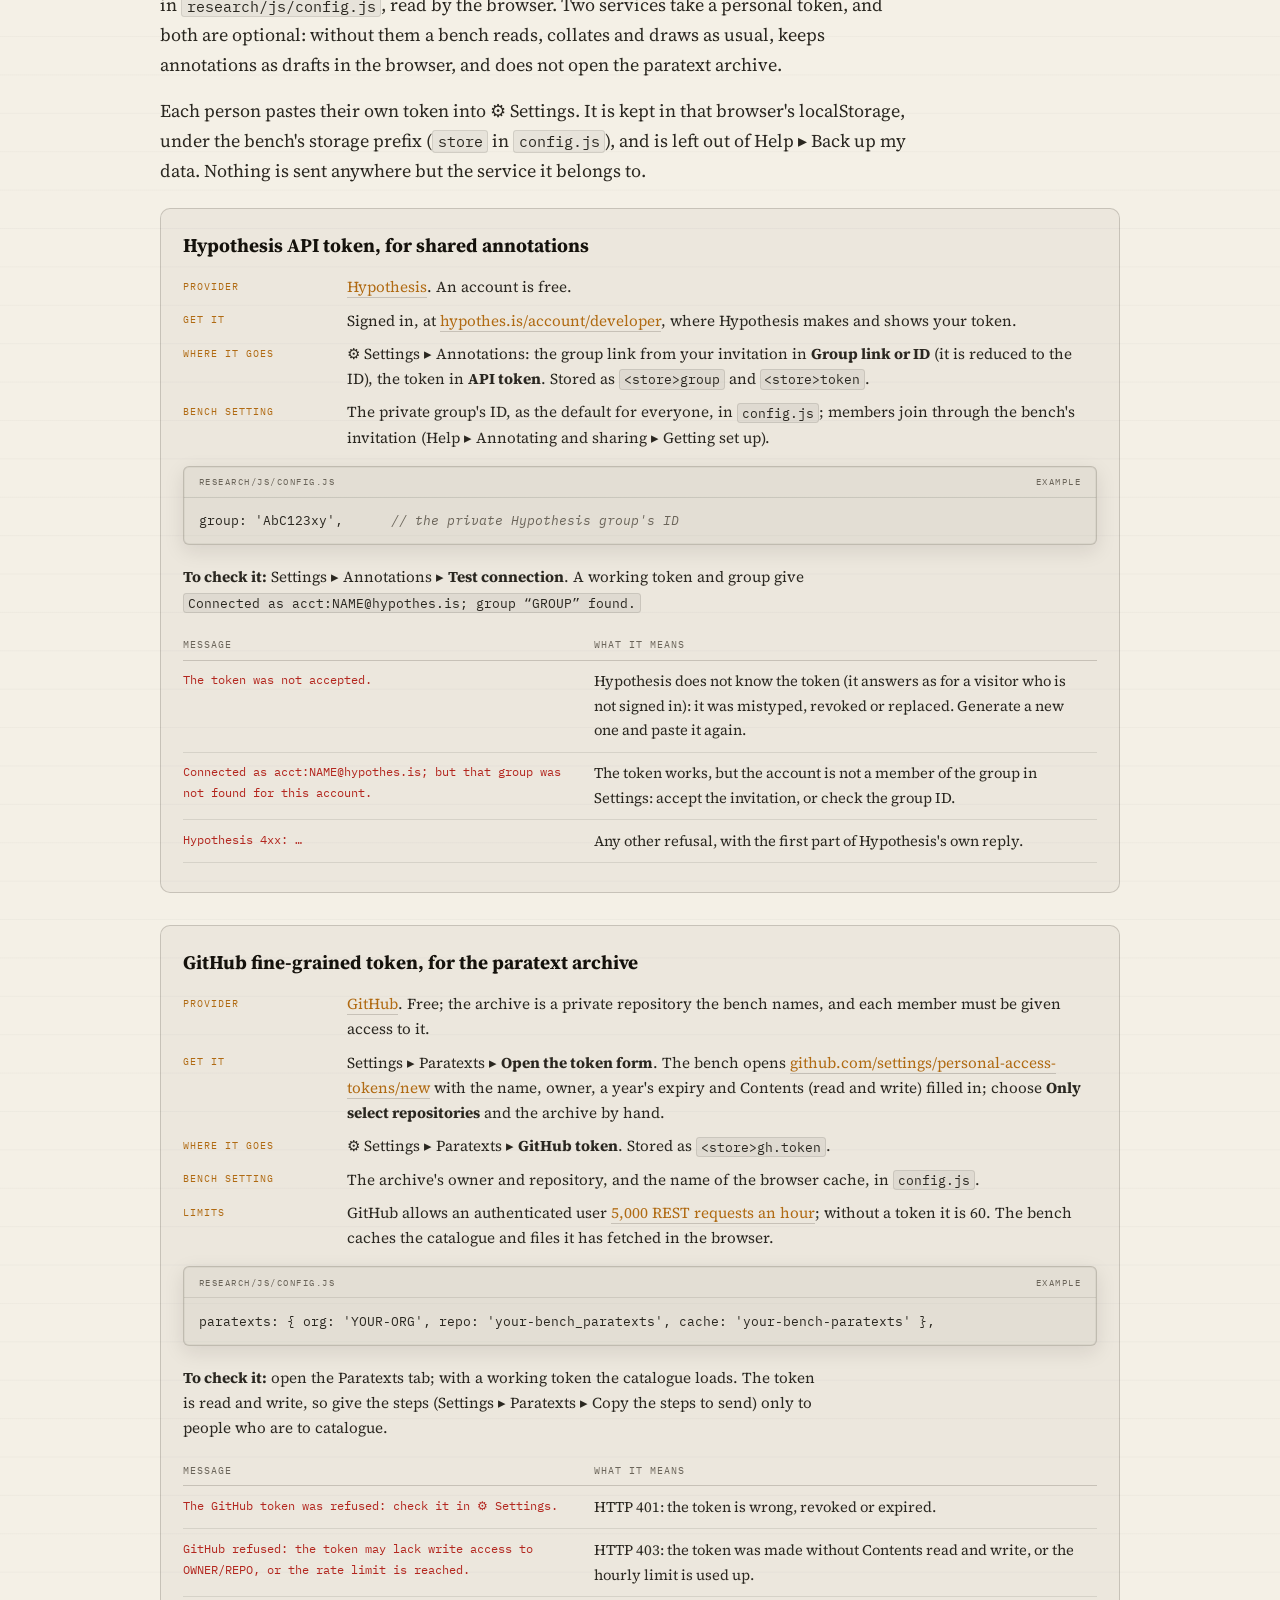
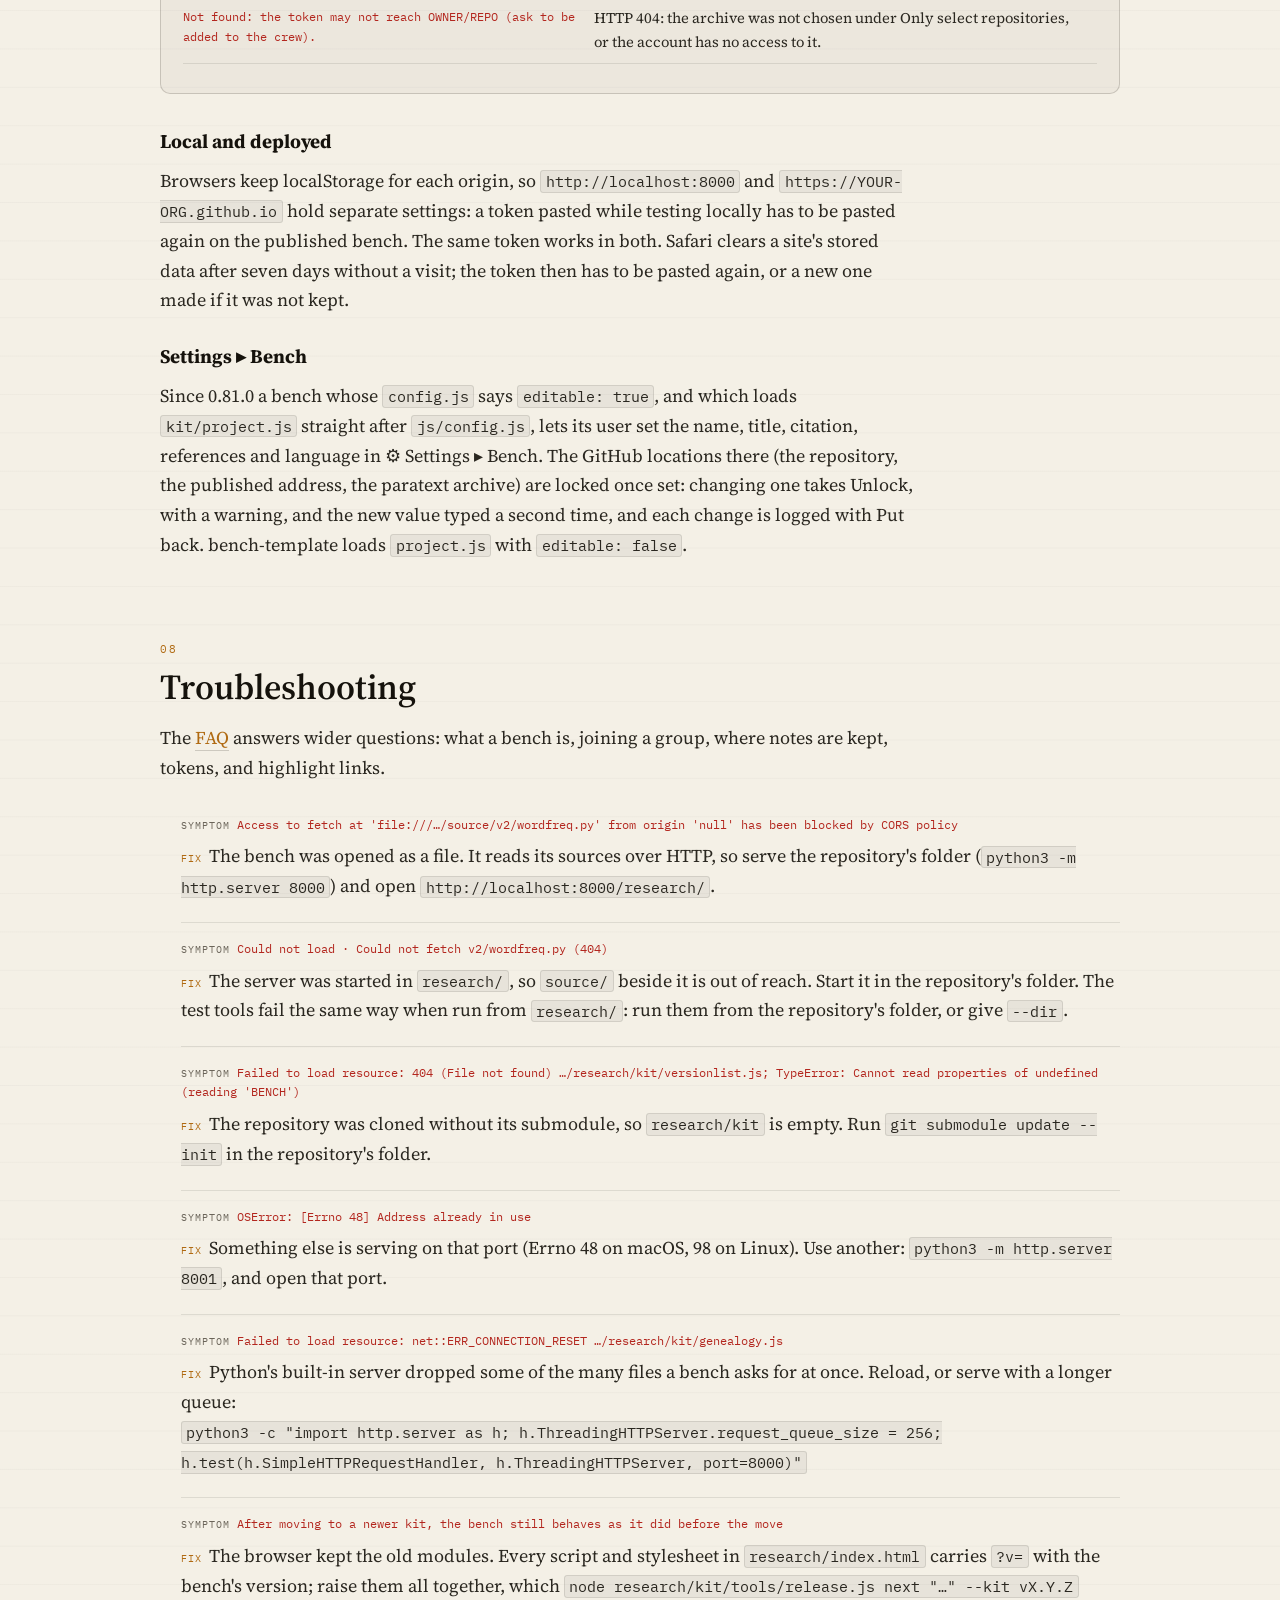
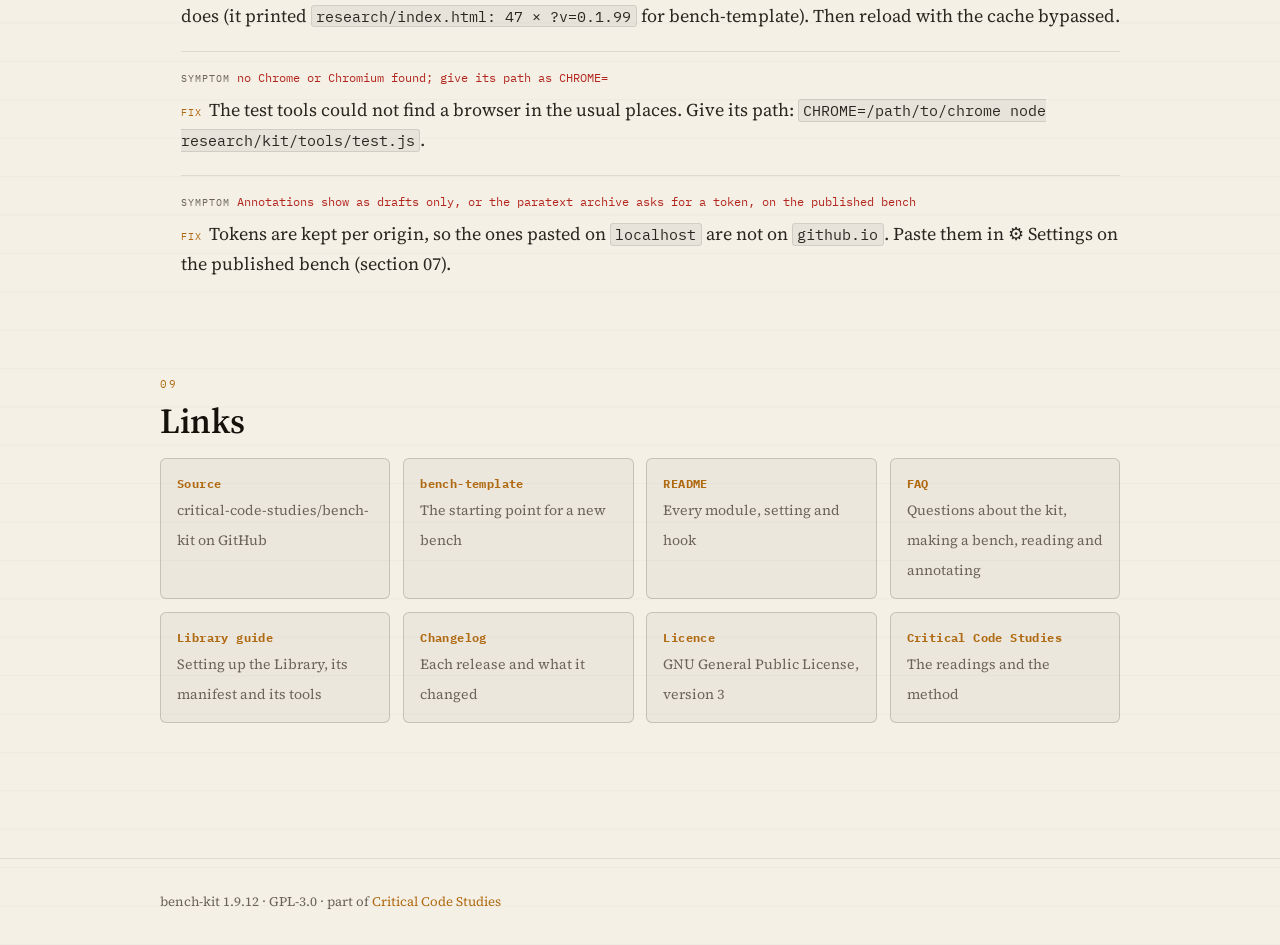
==== commit b03d3609: "bench-kit 1.9.12" ====
--- a/docs/index.html
+++ b/docs/index.html
@@ -255,7 +255,7 @@
 
   <section class="hero">
     <div class="wrap hero-inner">
-      <span class="kicker">Critical code studies · version <span data-kit-version>1.9.11</span></span>
+      <span class="kicker">Critical code studies · version <span data-kit-version>1.9.12</span></span>
       <h1>bench<span class="slash">-</span>kit</h1>
       <p class="tagline">The shared modules of the research benches: static websites for reading, collating and annotating the versions of a program's source code, or of a text, with a group.</p>
       <div class="hero-actions">
@@ -264,7 +264,7 @@
         <a class="btn" href="https://github.com/critical-code-studies/bench-template">bench-template</a>
       </div>
       <div class="stats" aria-label="bench-kit in figures">
-        <div><b data-kit-version>1.9.11</b><span>Current release</span></div>
+        <div><b data-kit-version>1.9.12</b><span>Current release</span></div>
         <div><b>217</b><span>Releases since 11 October 2026</span></div>
         <div><b>59</b><span>JavaScript modules</span></div>
         <div><b>26,398</b><span>Lines of JavaScript</span></div>
@@ -577,7 +577,7 @@
   </main>
 
   <footer class="site-footer">
-    <div class="wrap"><p>bench-kit <span data-kit-version>1.9.11</span> · GPL-3.0 · part of <a href="https://critical-code-studies.github.io/">Critical Code Studies</a></p></div>
+    <div class="wrap"><p>bench-kit <span data-kit-version>1.9.12</span> · GPL-3.0 · part of <a href="https://critical-code-studies.github.io/">Critical Code Studies</a></p></div>
   </footer>
 
   <script>
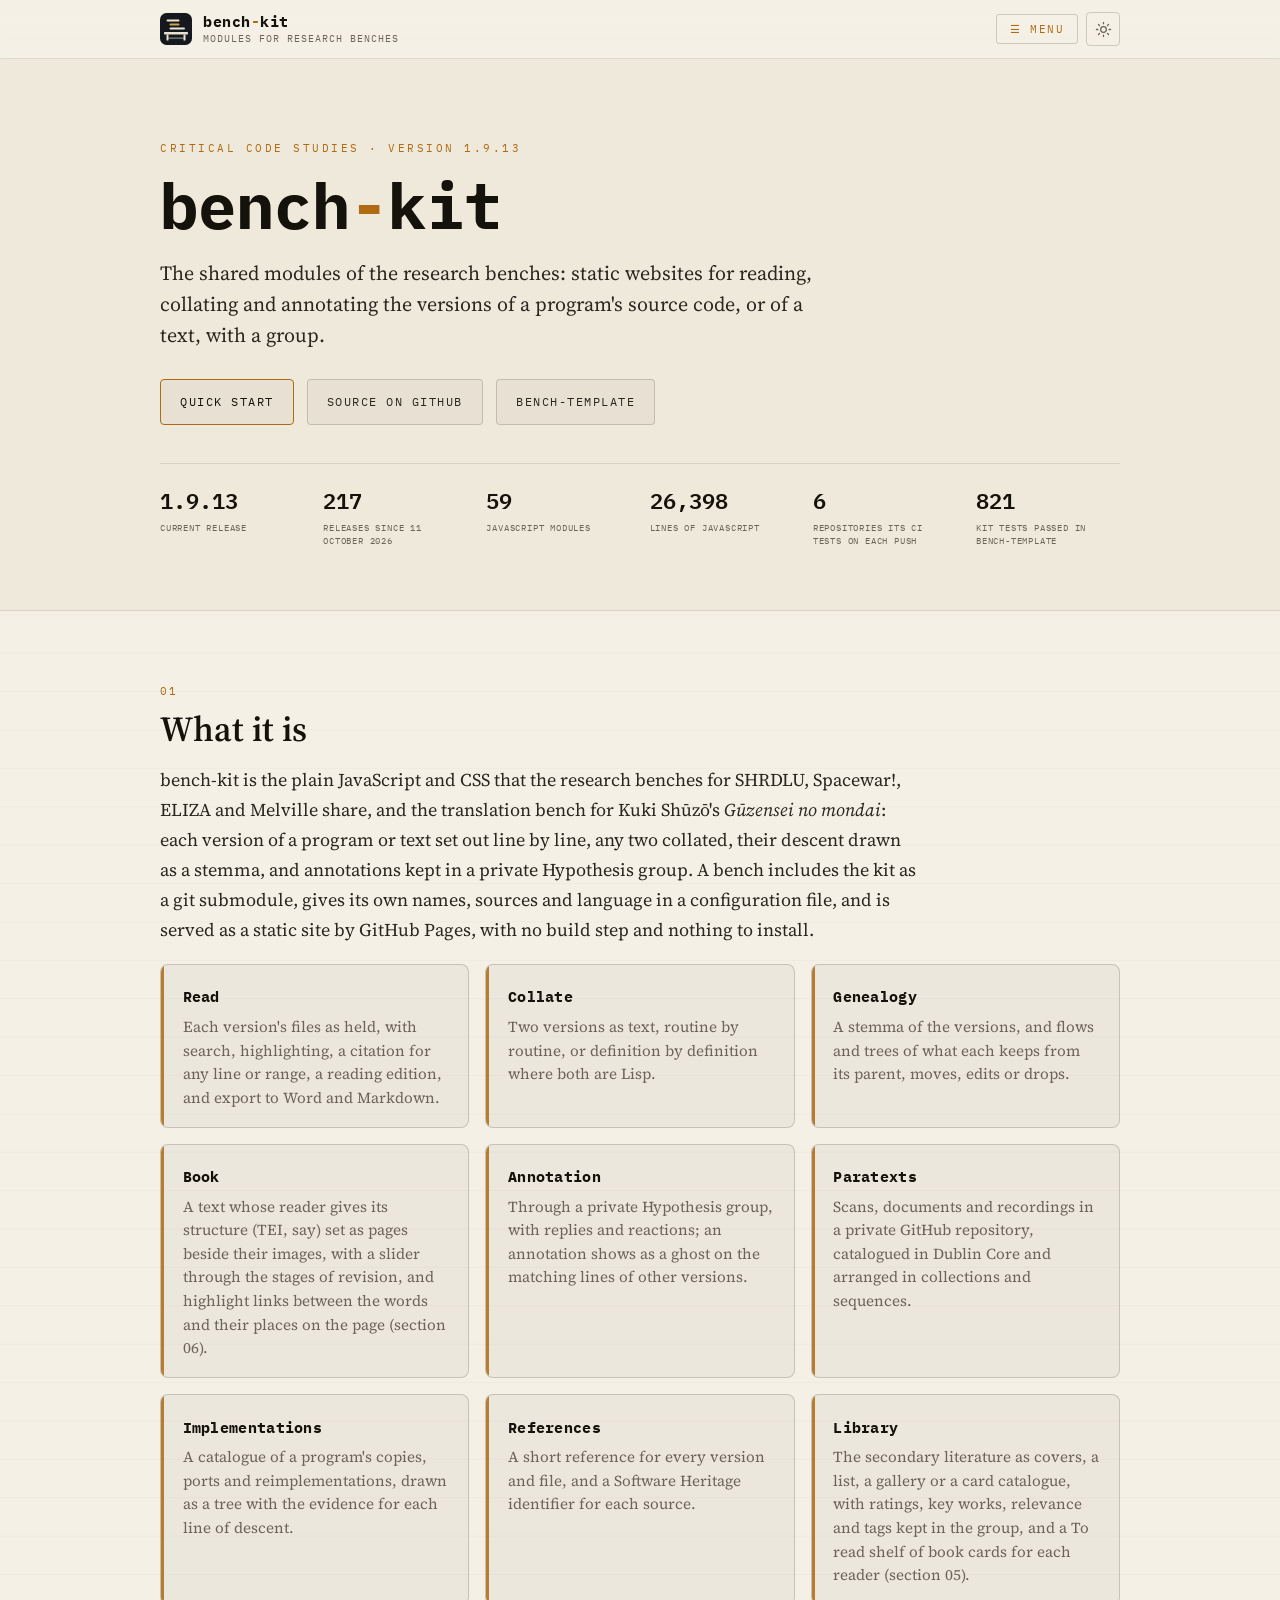
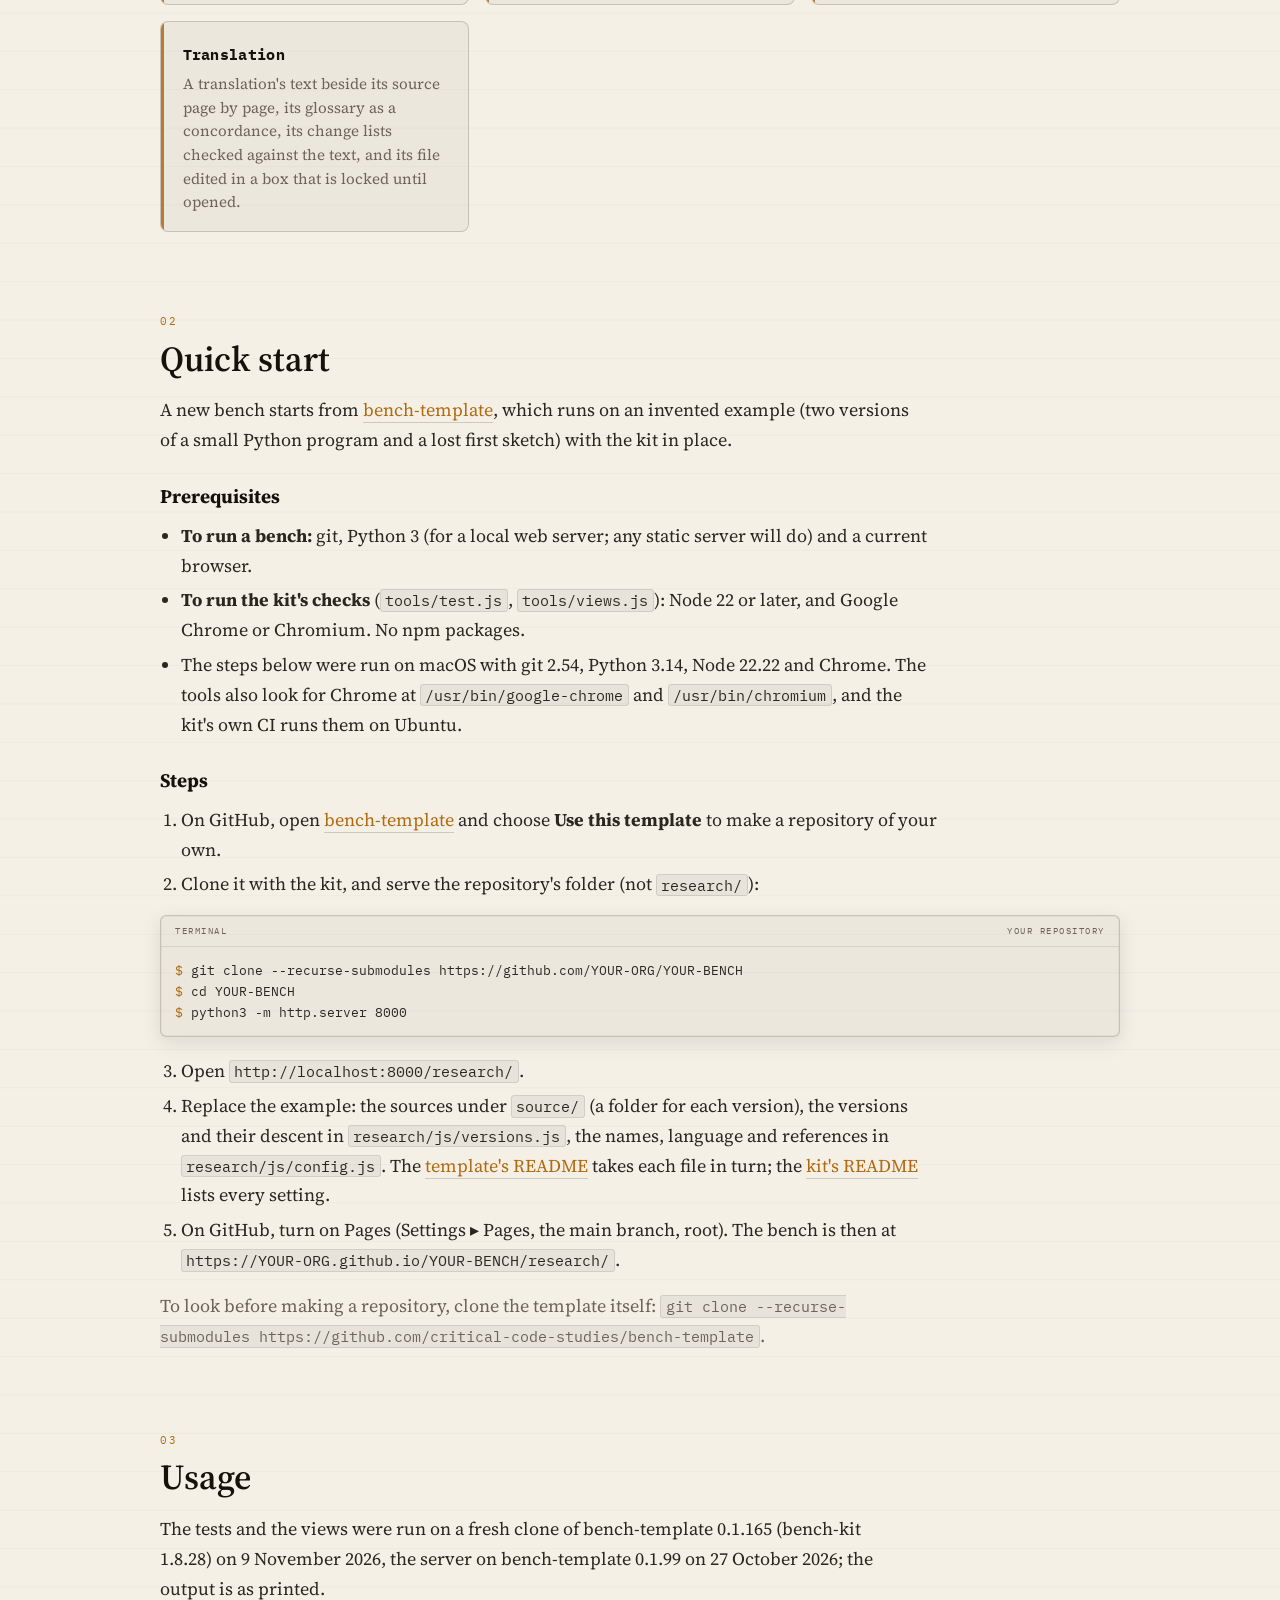
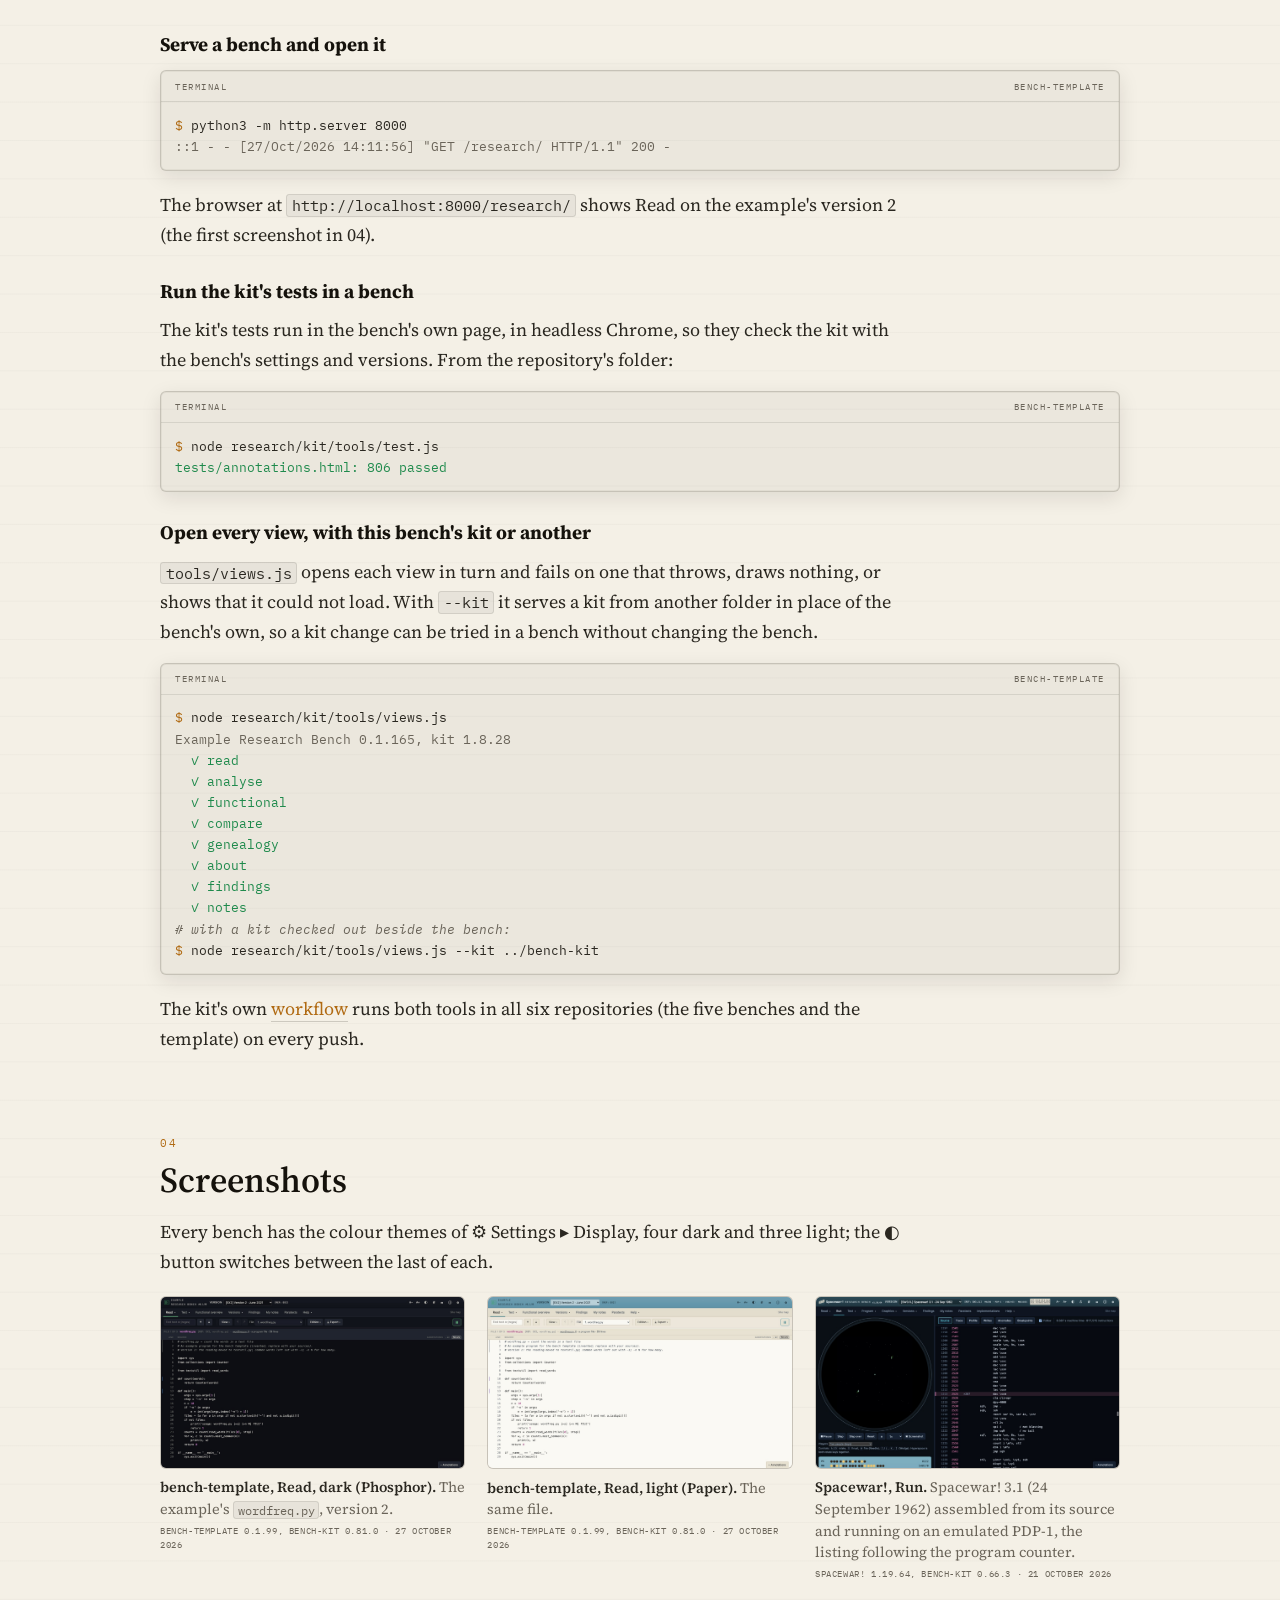
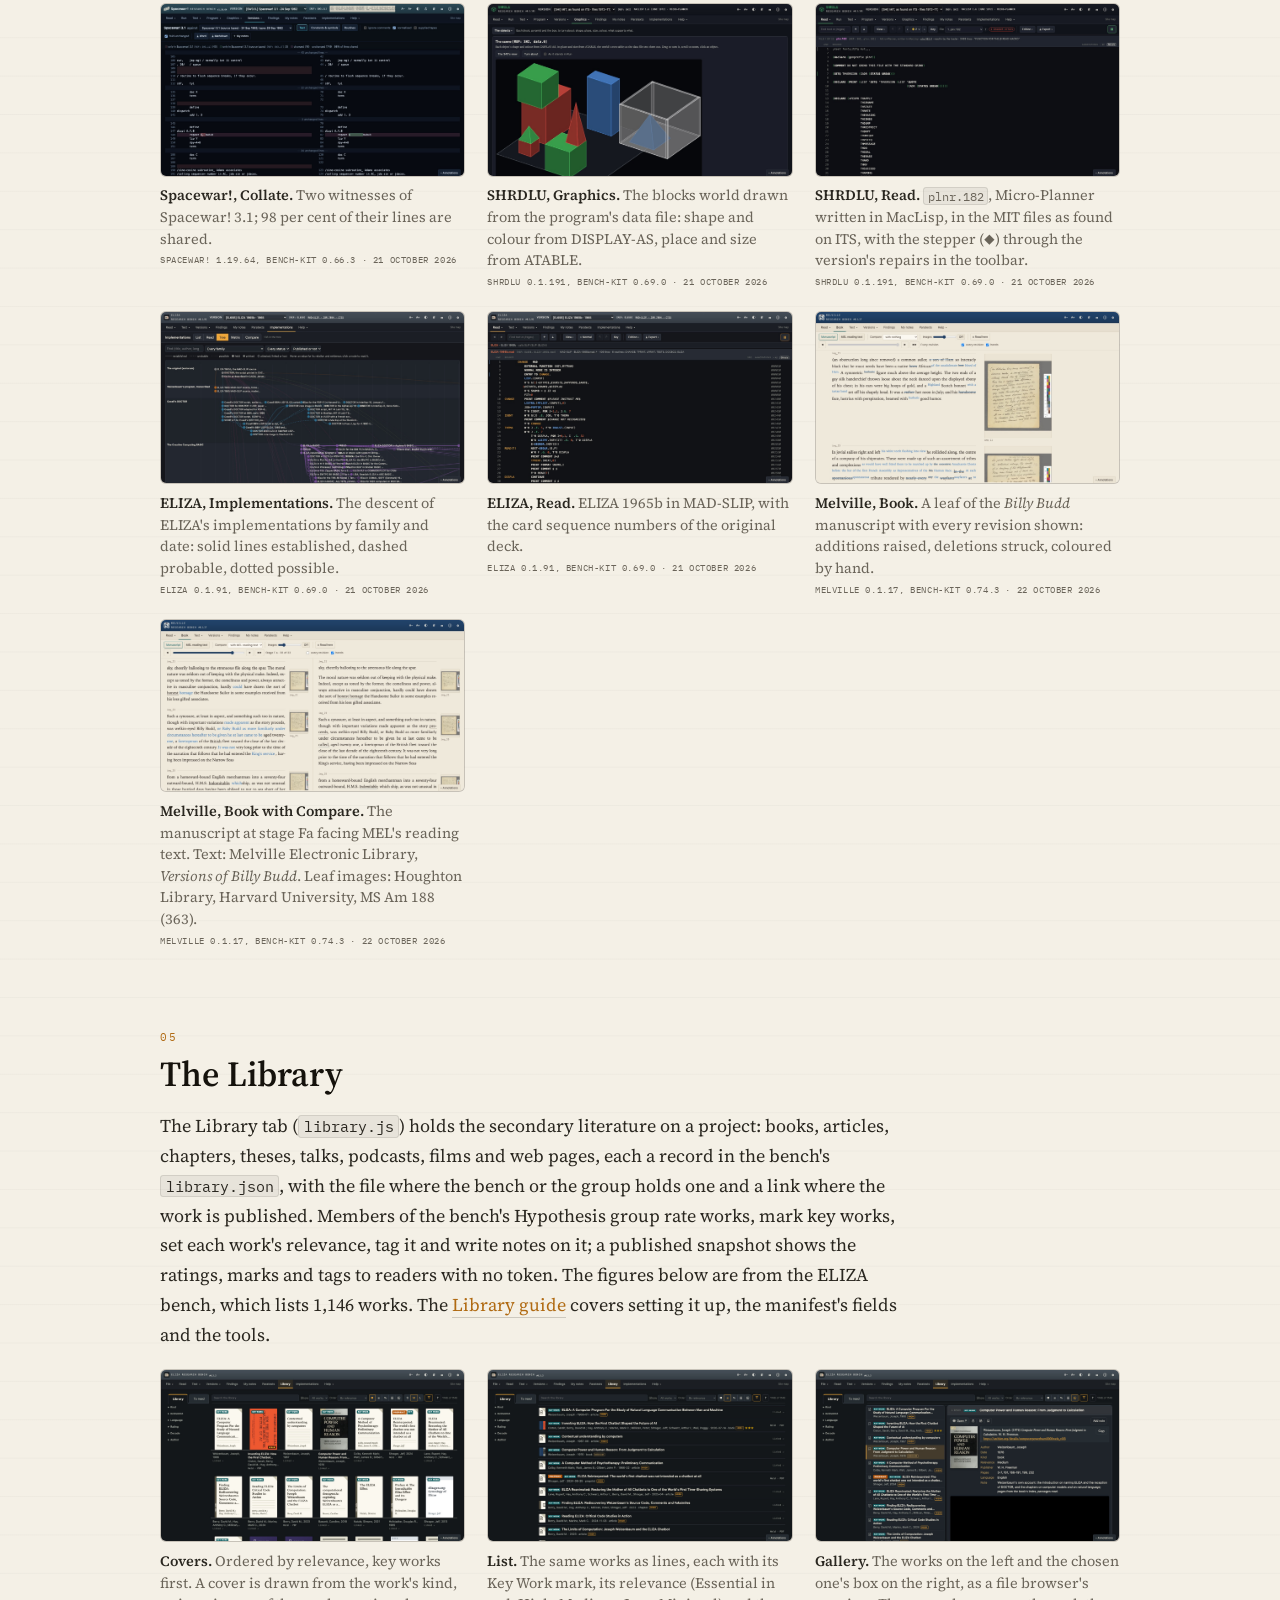
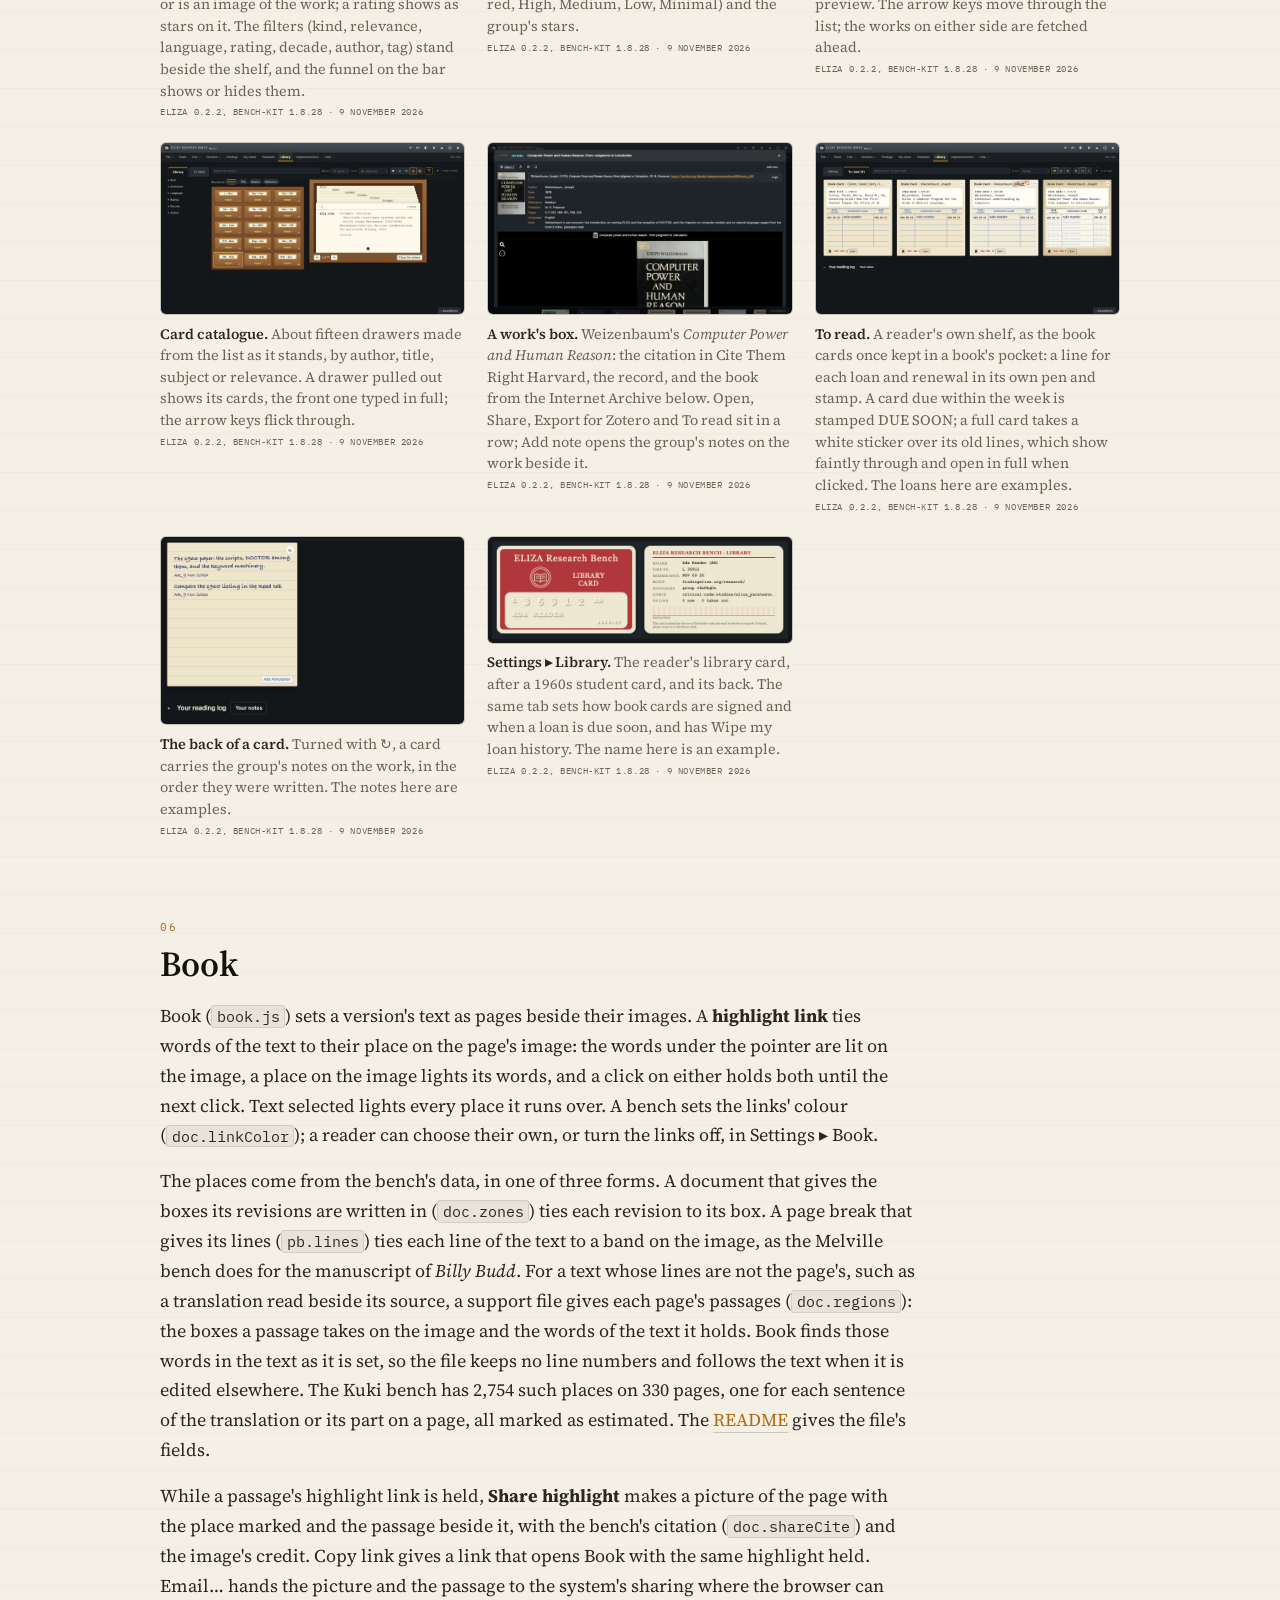
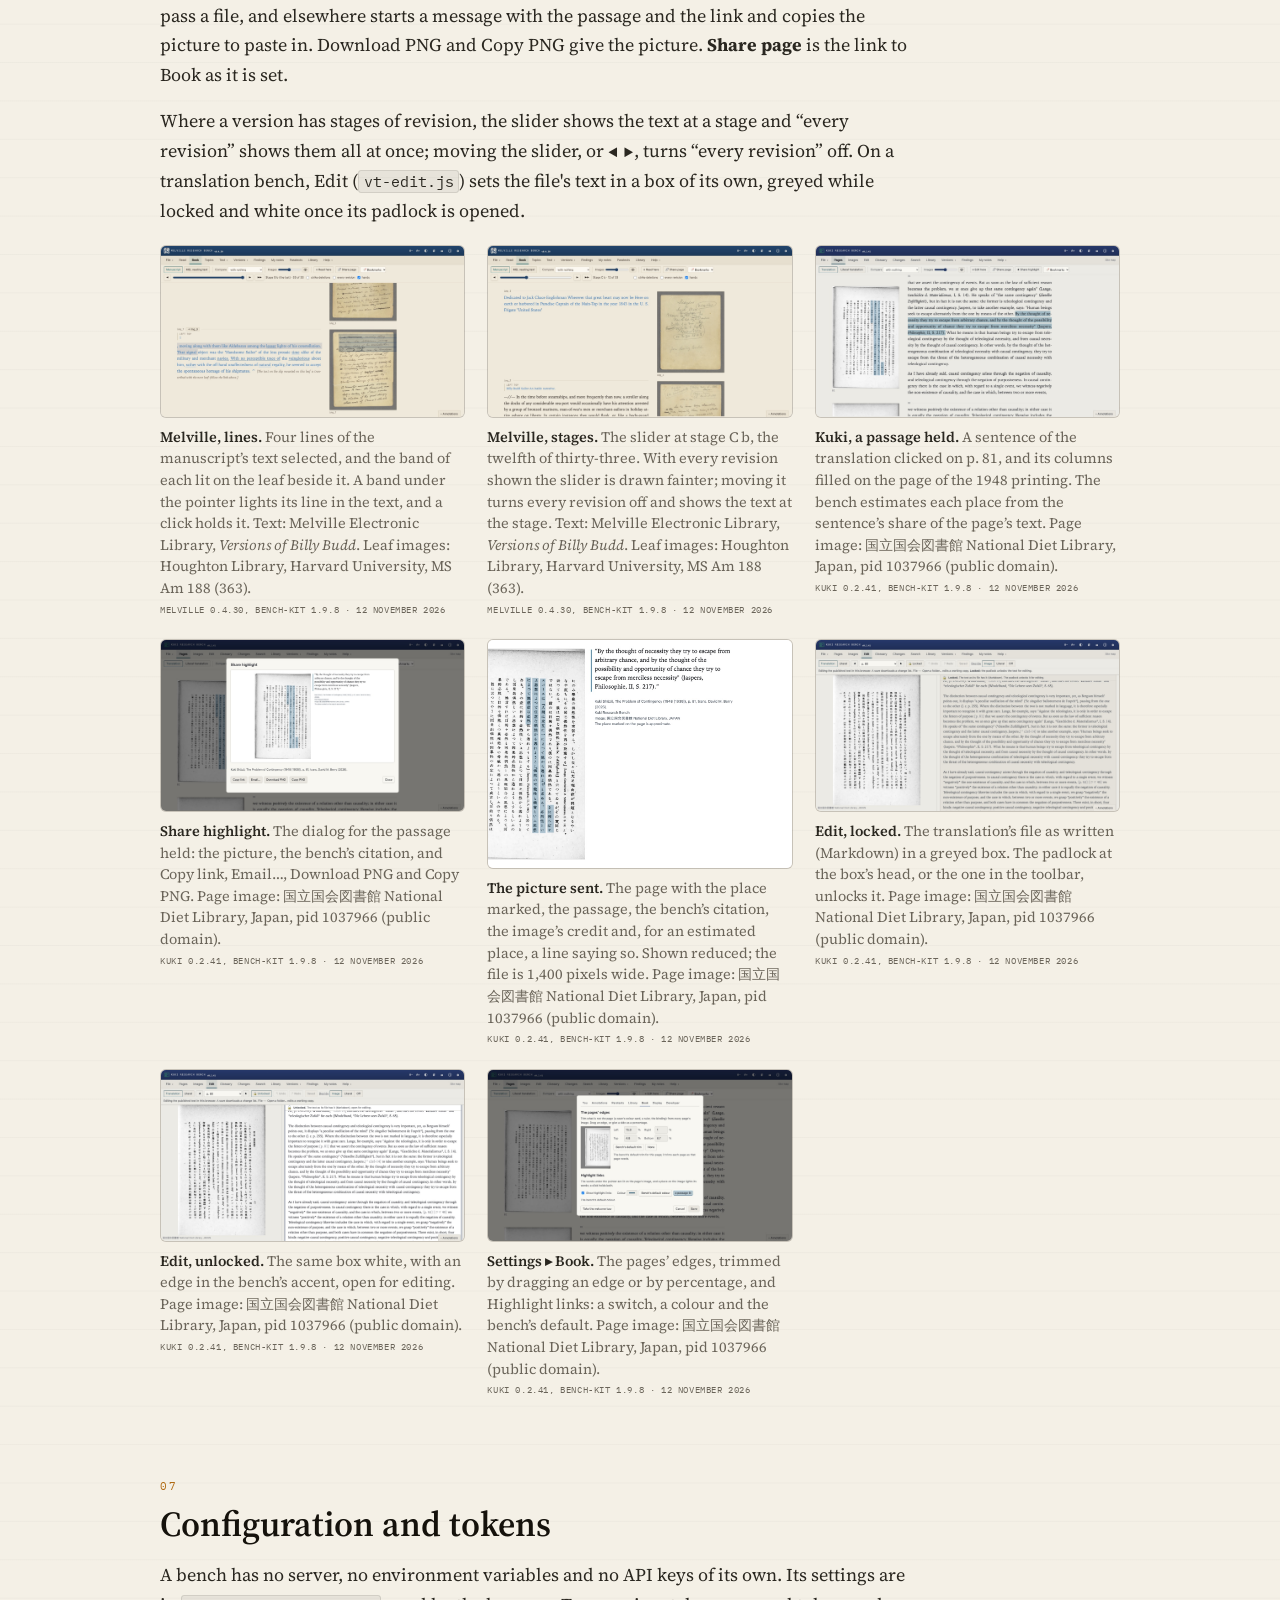
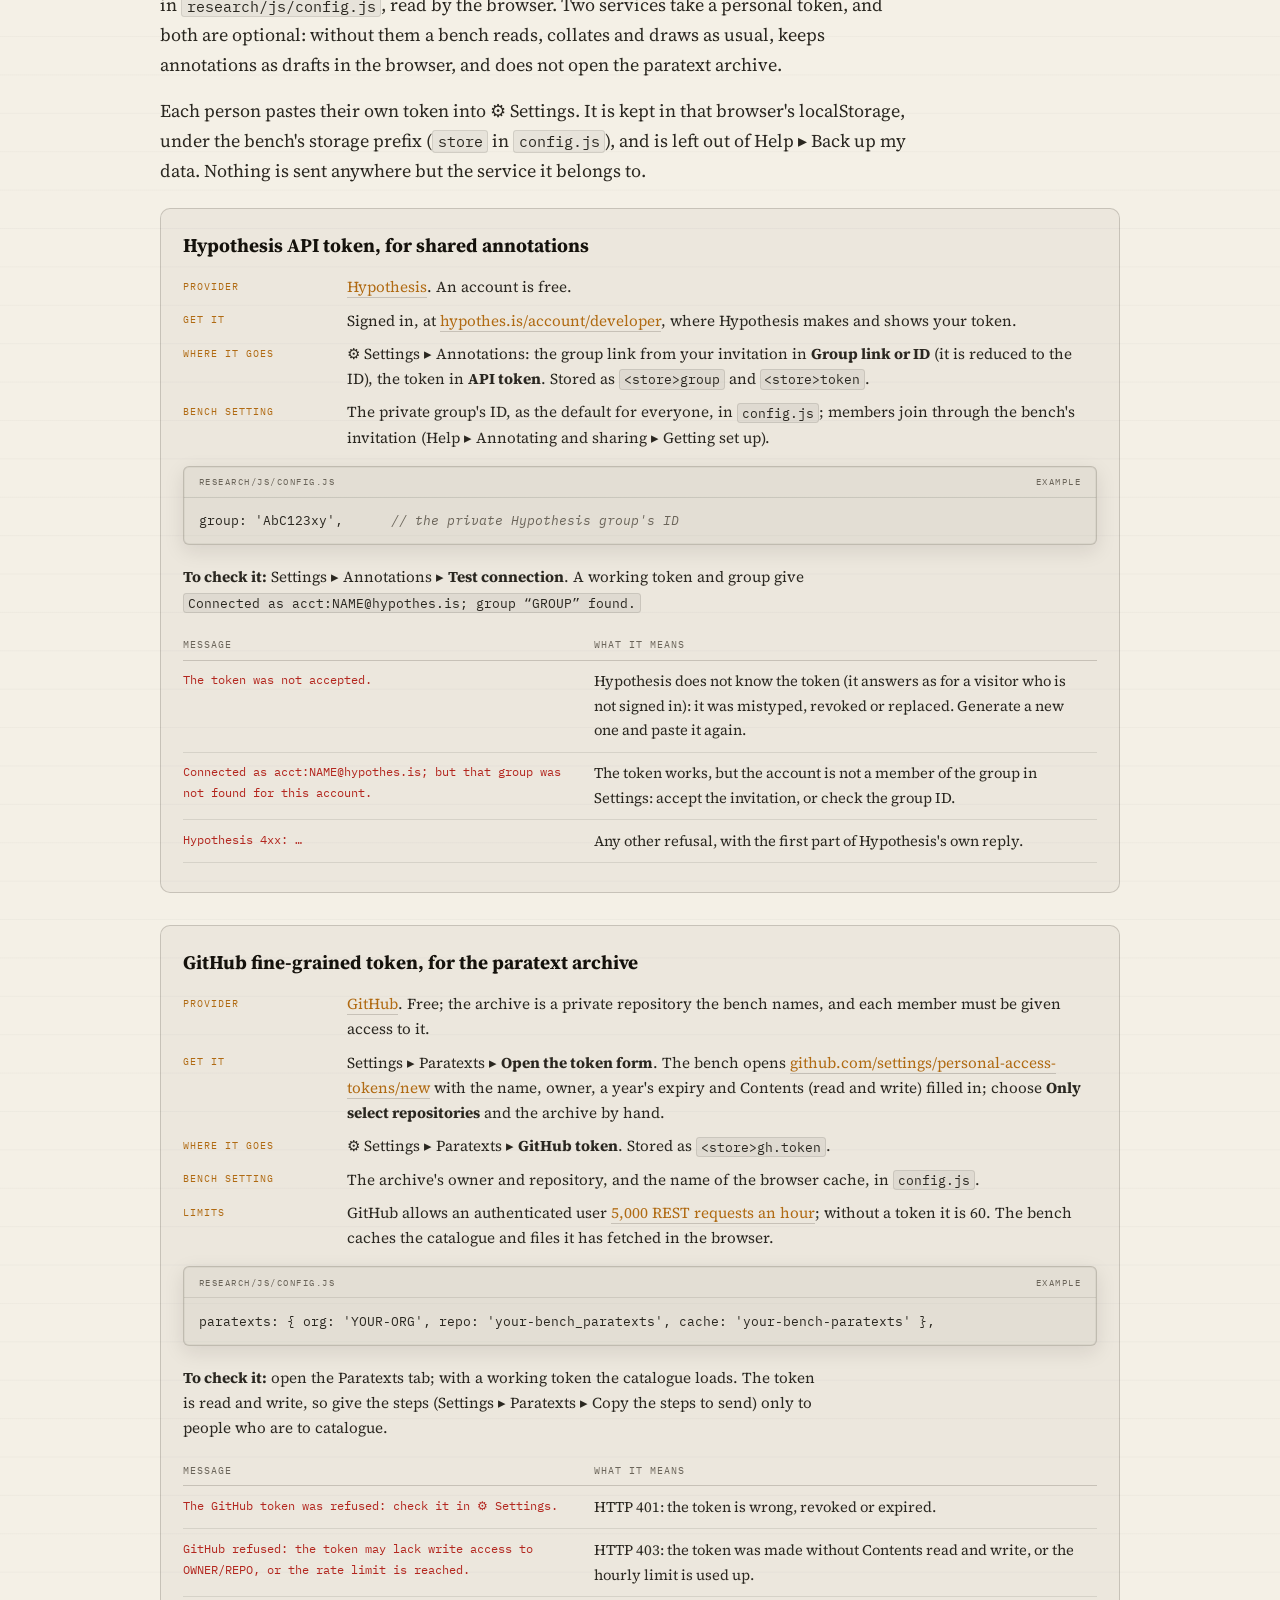
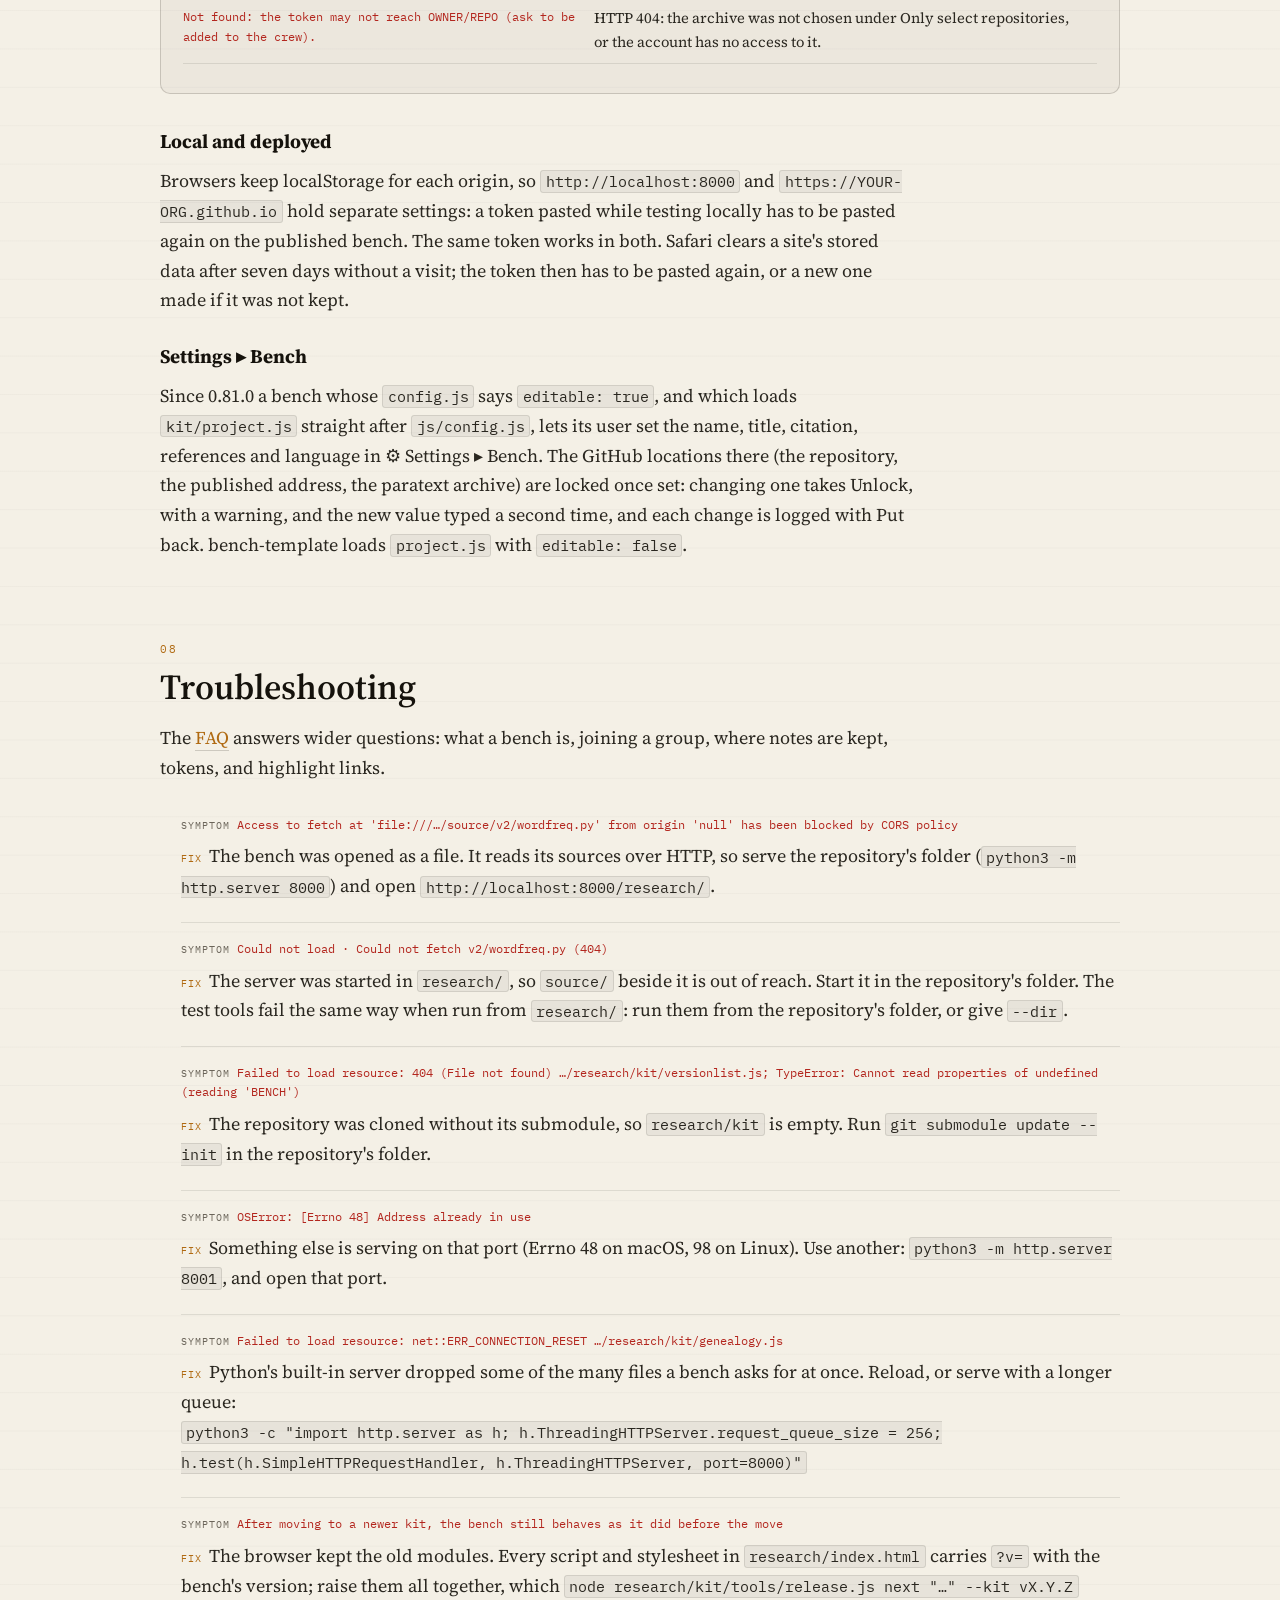
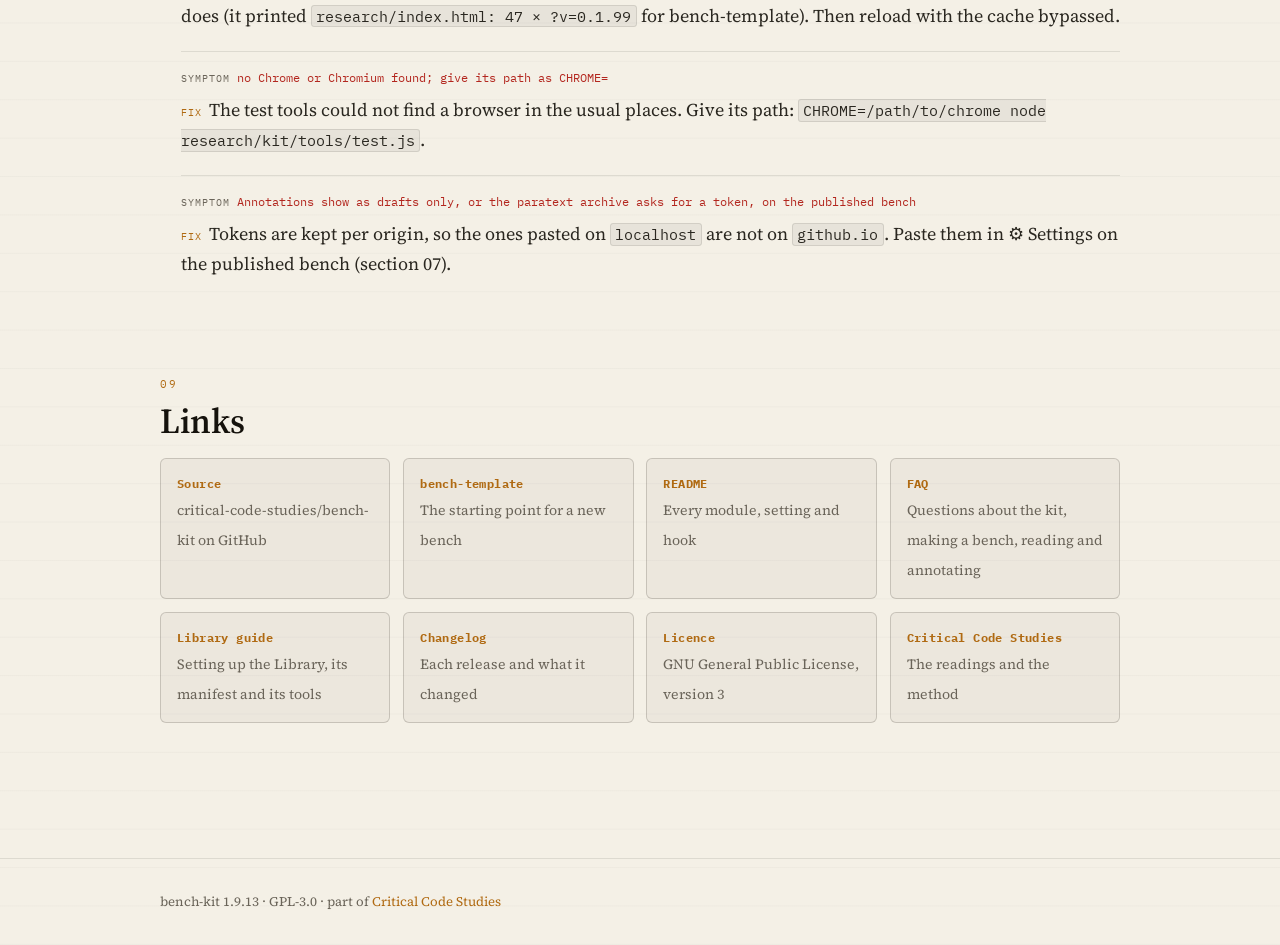
==== commit bc419a8a: "bench-kit 1.9.13" ====
--- a/docs/index.html
+++ b/docs/index.html
@@ -255,7 +255,7 @@
 
   <section class="hero">
     <div class="wrap hero-inner">
-      <span class="kicker">Critical code studies · version <span data-kit-version>1.9.12</span></span>
+      <span class="kicker">Critical code studies · version <span data-kit-version>1.9.13</span></span>
       <h1>bench<span class="slash">-</span>kit</h1>
       <p class="tagline">The shared modules of the research benches: static websites for reading, collating and annotating the versions of a program's source code, or of a text, with a group.</p>
       <div class="hero-actions">
@@ -264,7 +264,7 @@
         <a class="btn" href="https://github.com/critical-code-studies/bench-template">bench-template</a>
       </div>
       <div class="stats" aria-label="bench-kit in figures">
-        <div><b data-kit-version>1.9.12</b><span>Current release</span></div>
+        <div><b data-kit-version>1.9.13</b><span>Current release</span></div>
         <div><b>217</b><span>Releases since 11 October 2026</span></div>
         <div><b>59</b><span>JavaScript modules</span></div>
         <div><b>26,398</b><span>Lines of JavaScript</span></div>
@@ -577,7 +577,7 @@
   </main>
 
   <footer class="site-footer">
-    <div class="wrap"><p>bench-kit <span data-kit-version>1.9.12</span> · GPL-3.0 · part of <a href="https://critical-code-studies.github.io/">Critical Code Studies</a></p></div>
+    <div class="wrap"><p>bench-kit <span data-kit-version>1.9.13</span> · GPL-3.0 · part of <a href="https://critical-code-studies.github.io/">Critical Code Studies</a></p></div>
   </footer>
 
   <script>
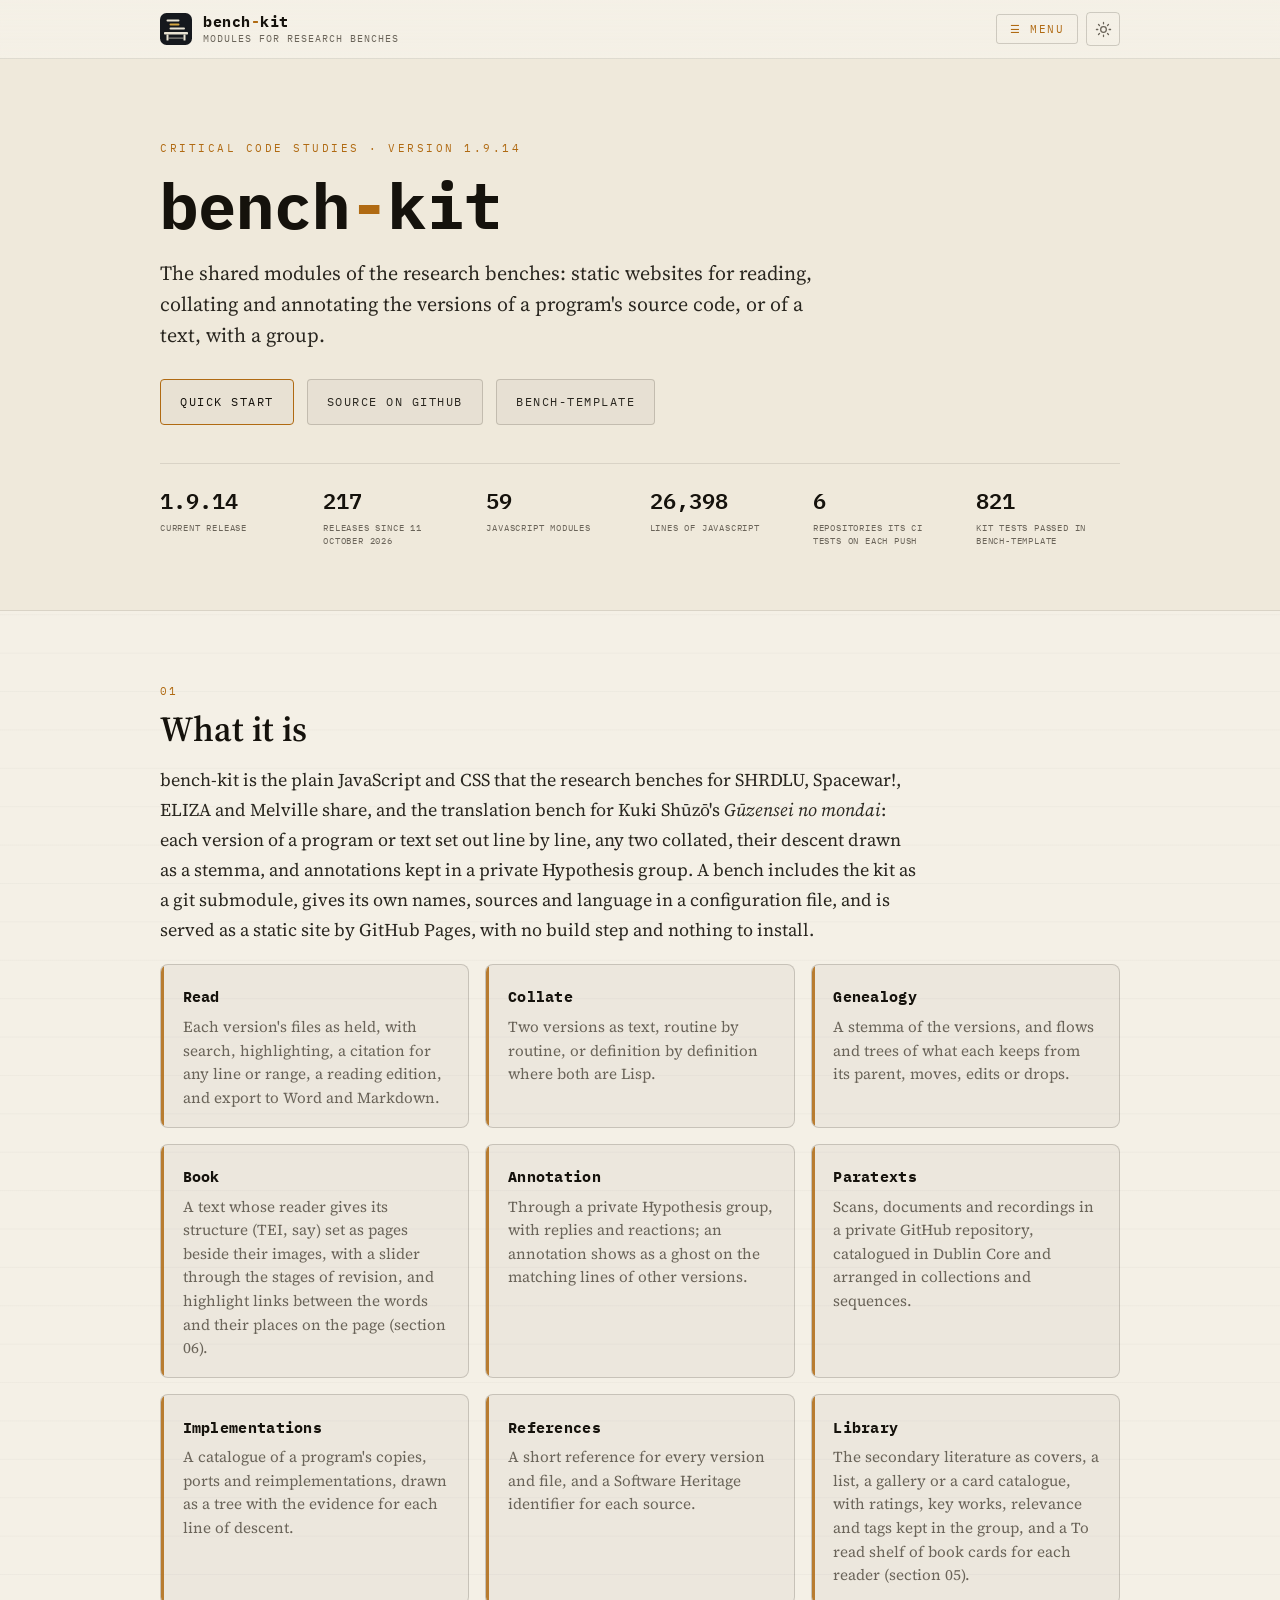
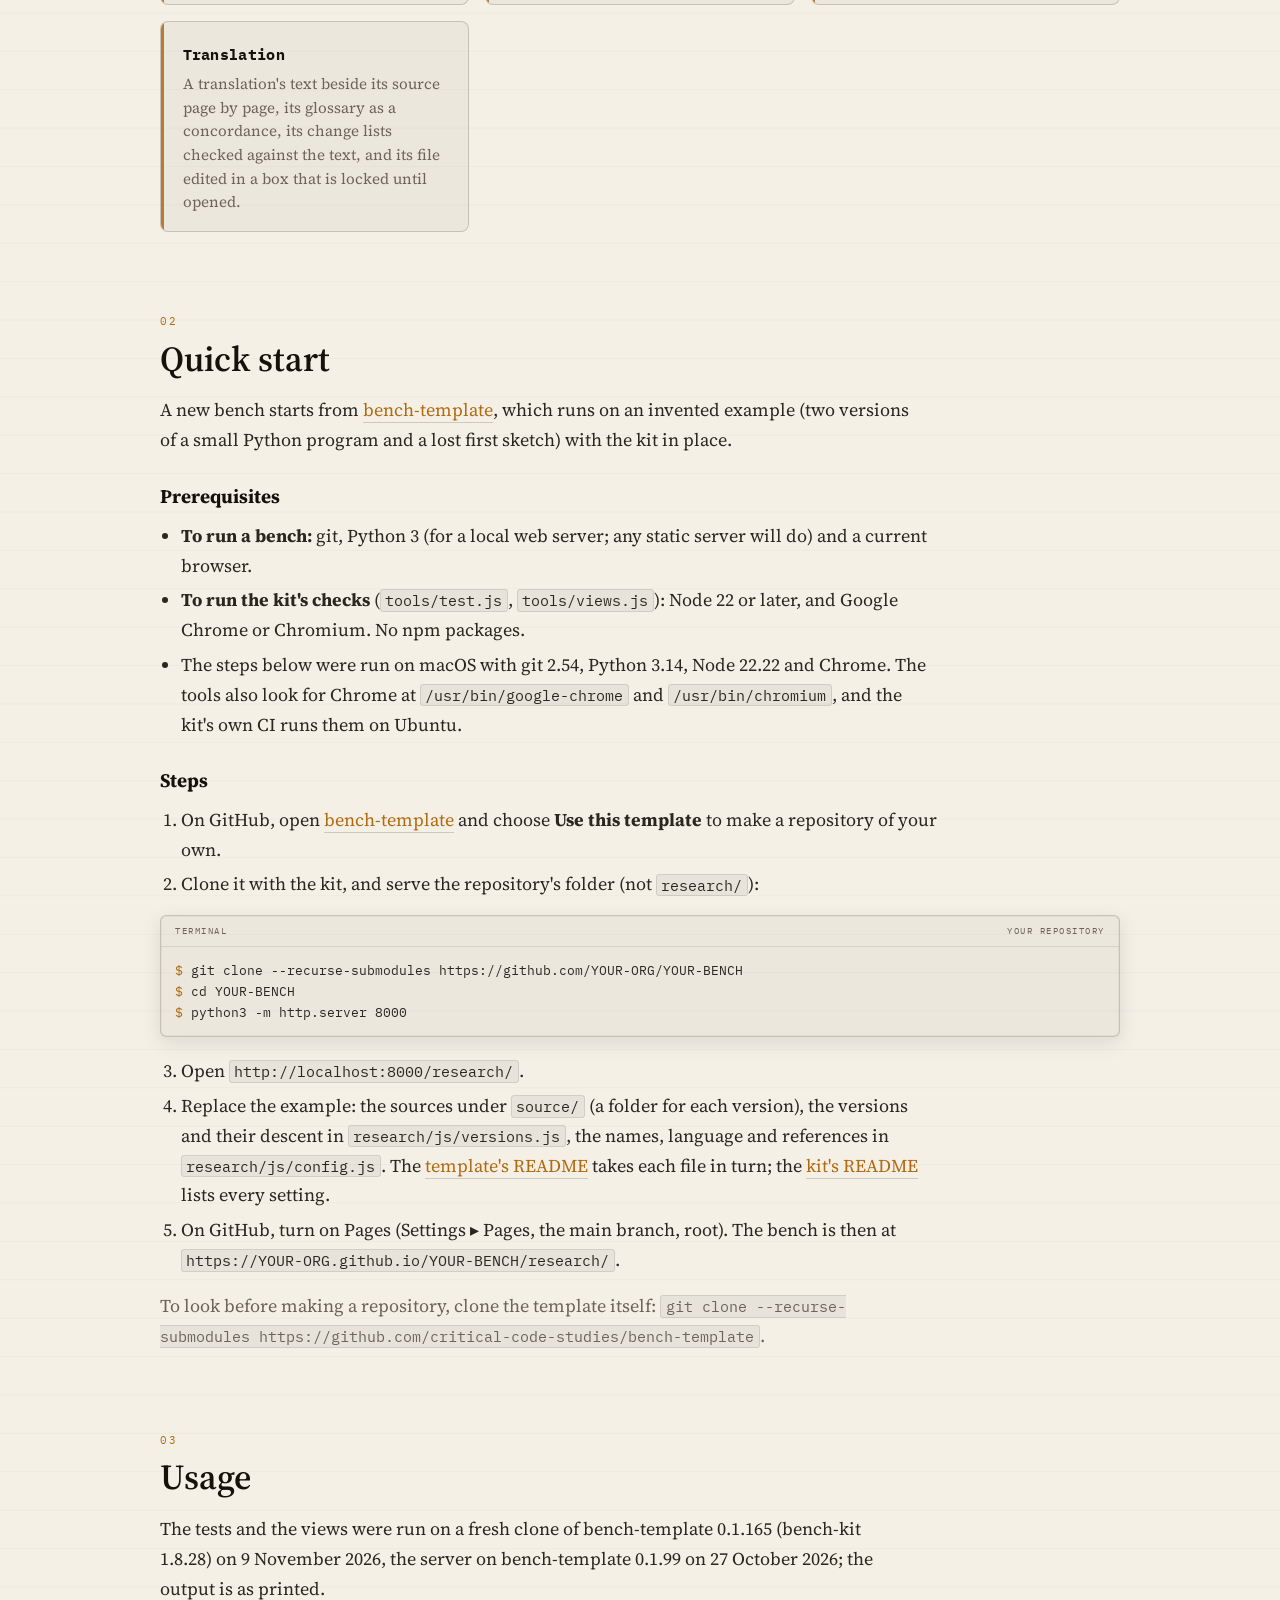
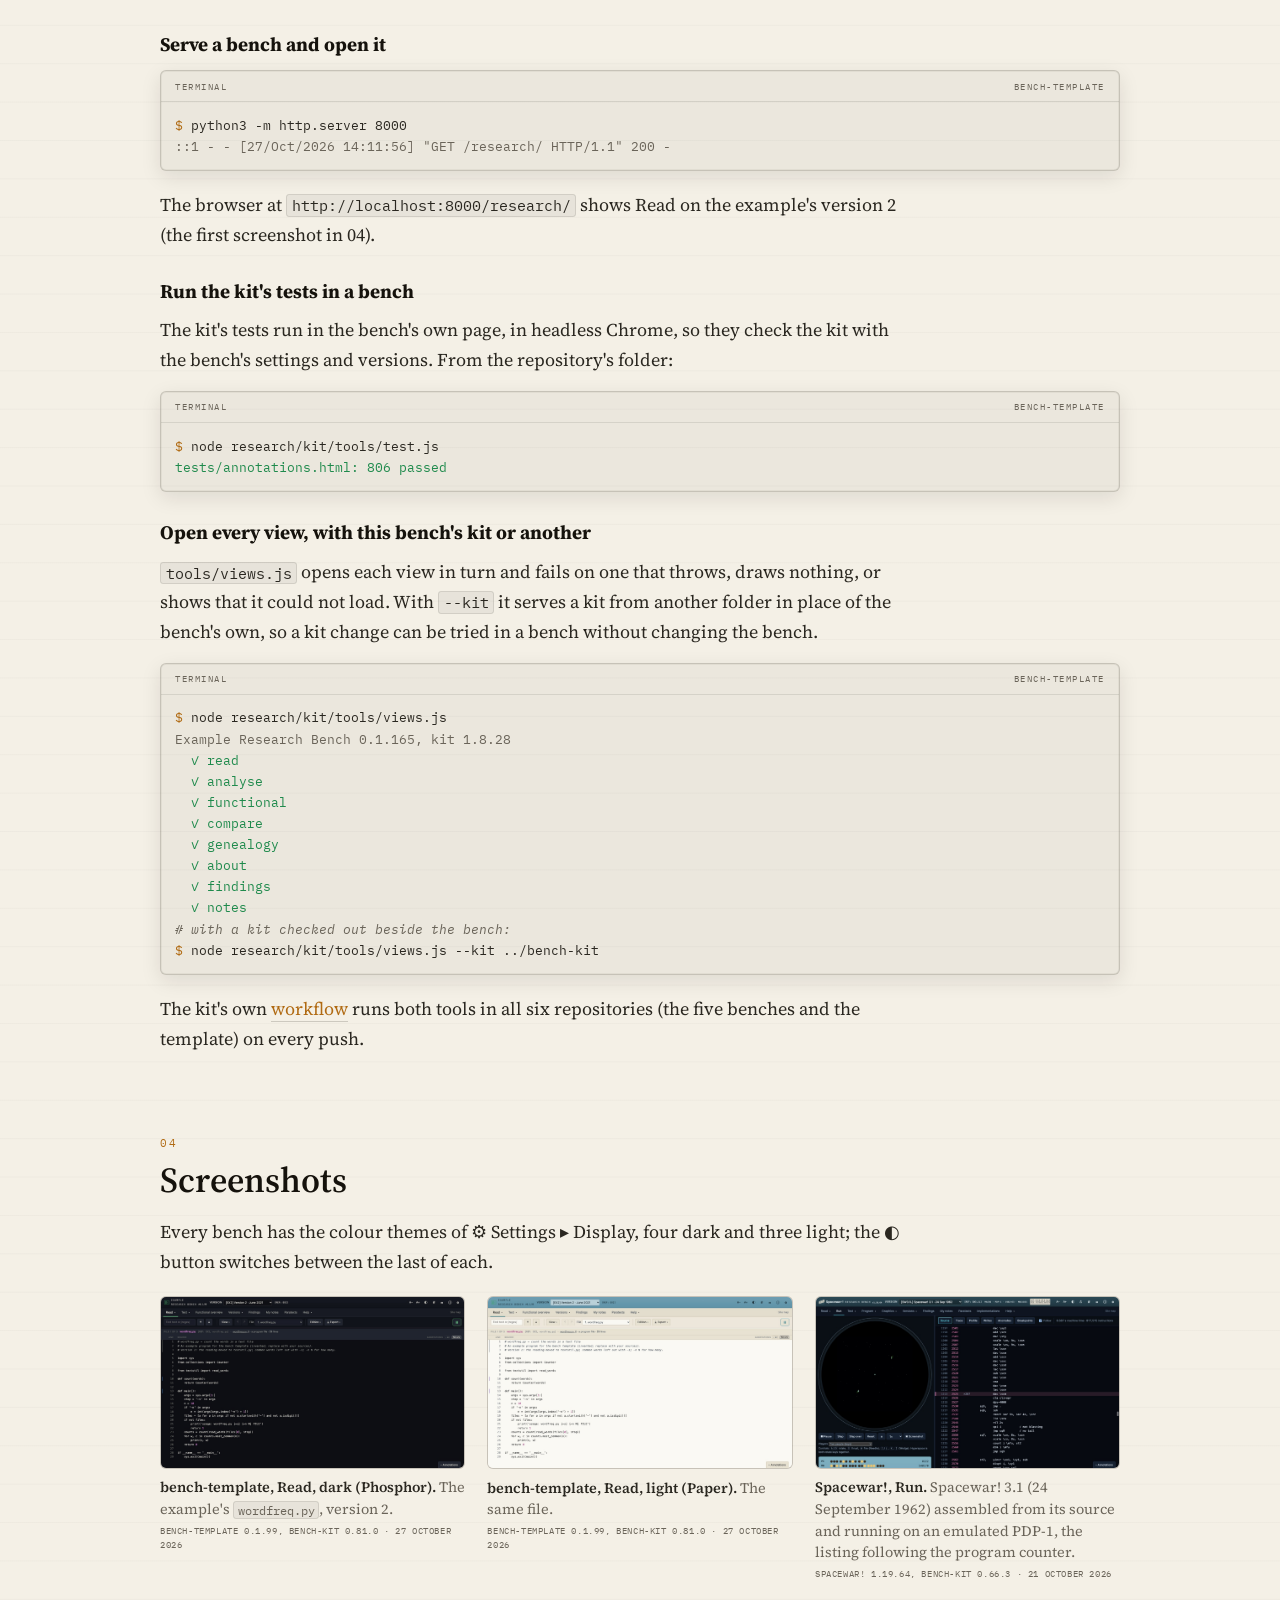
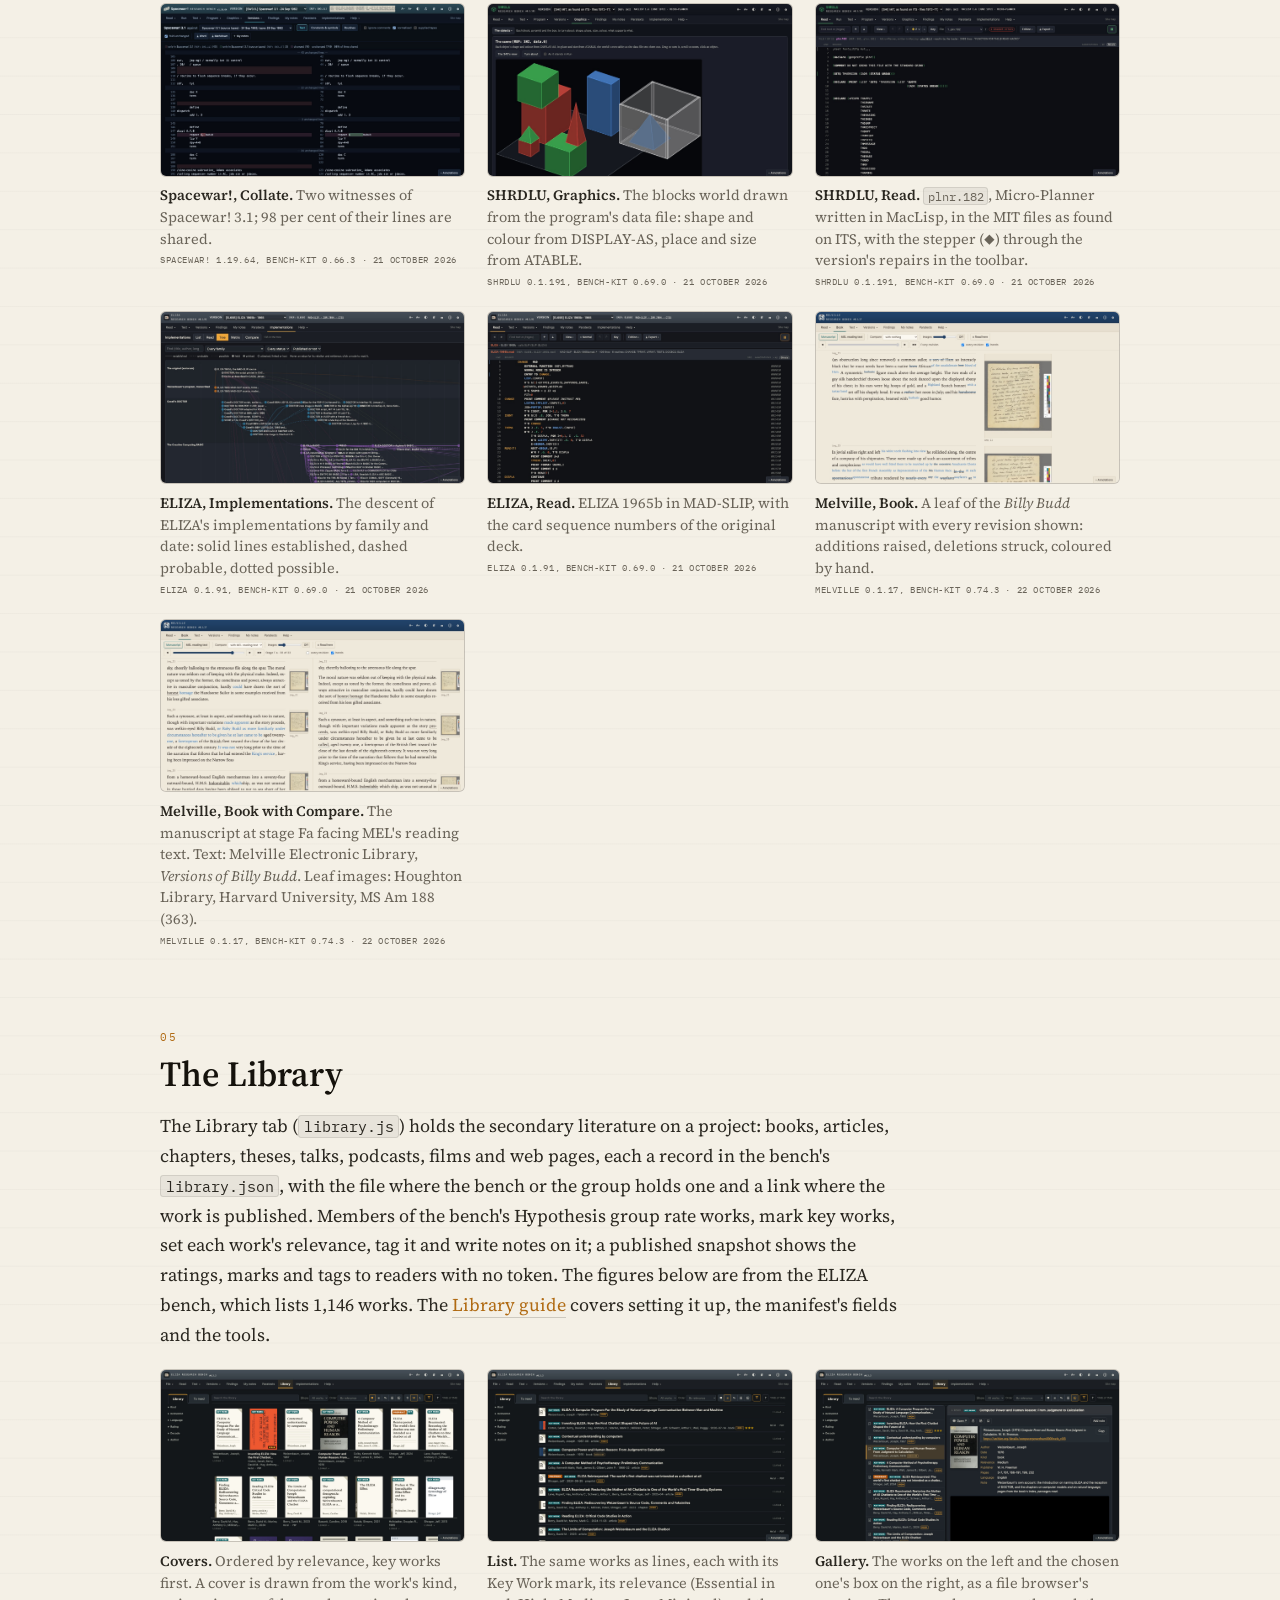
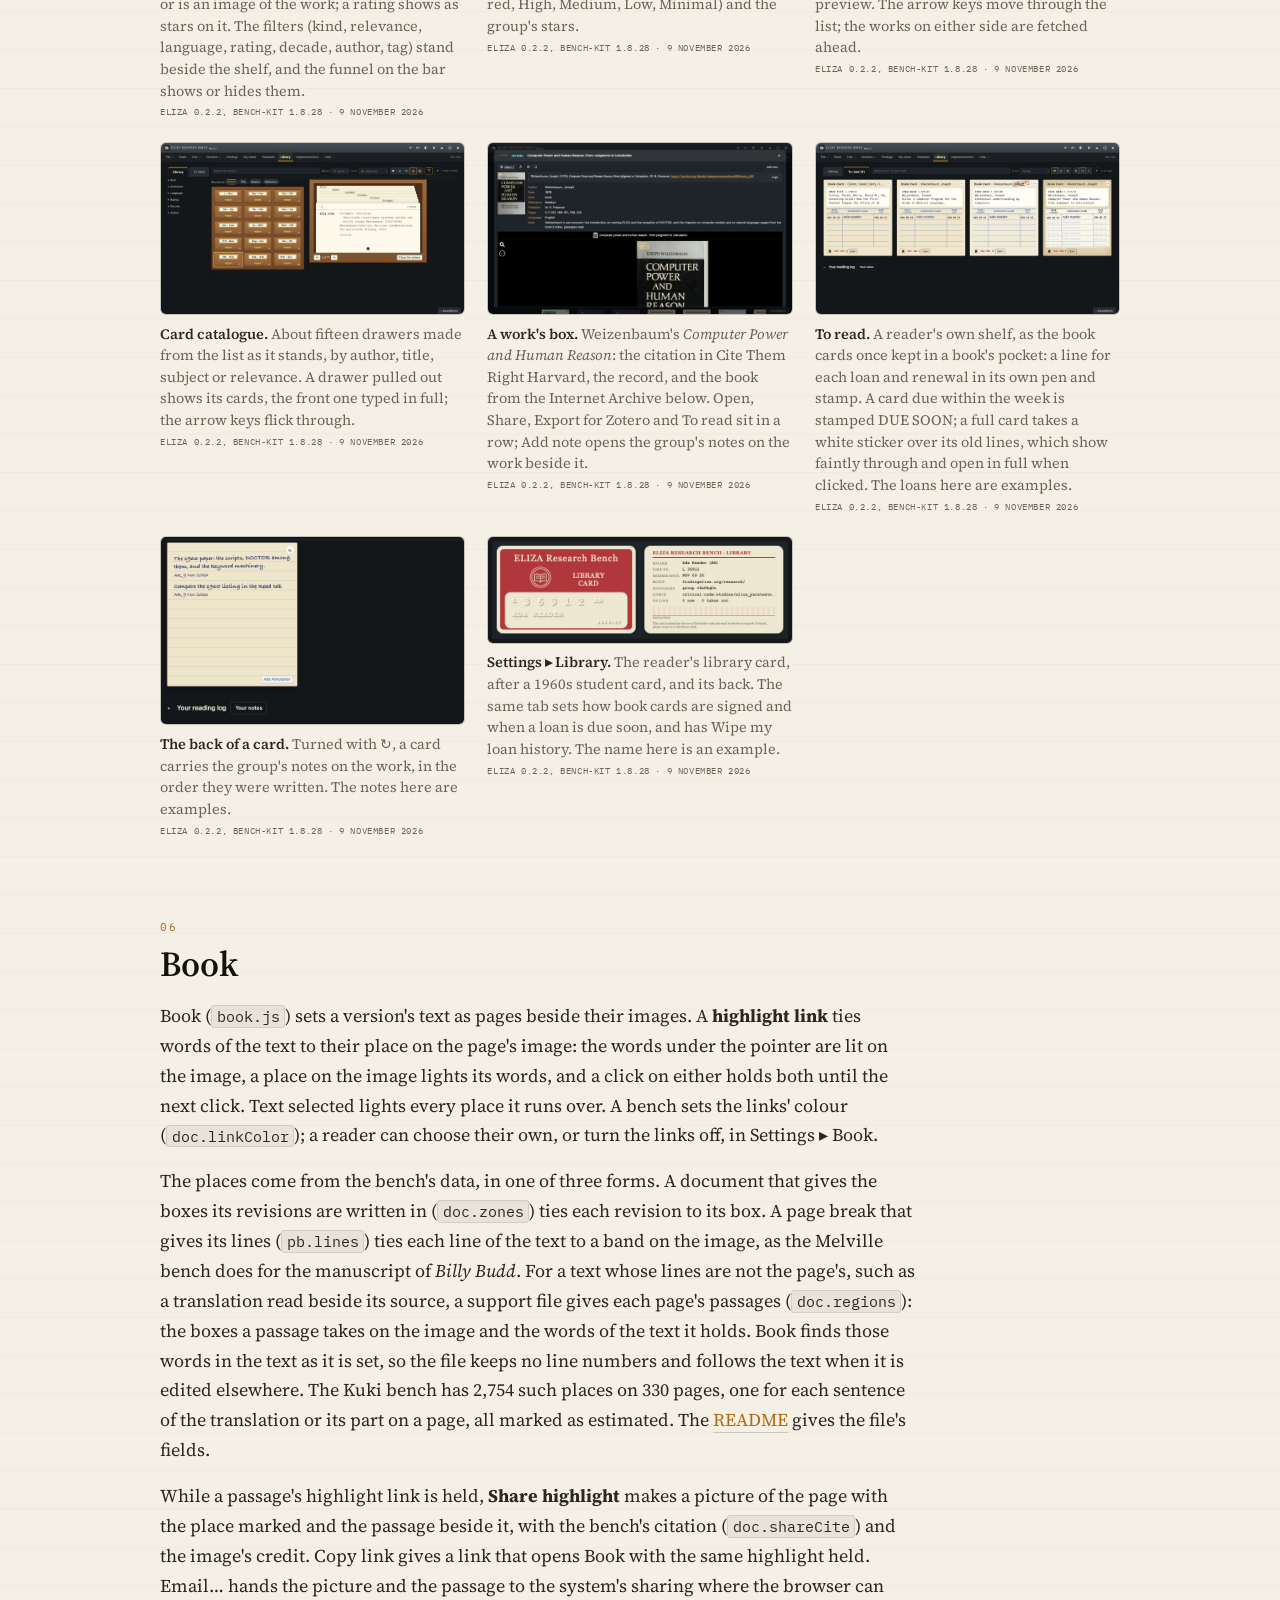
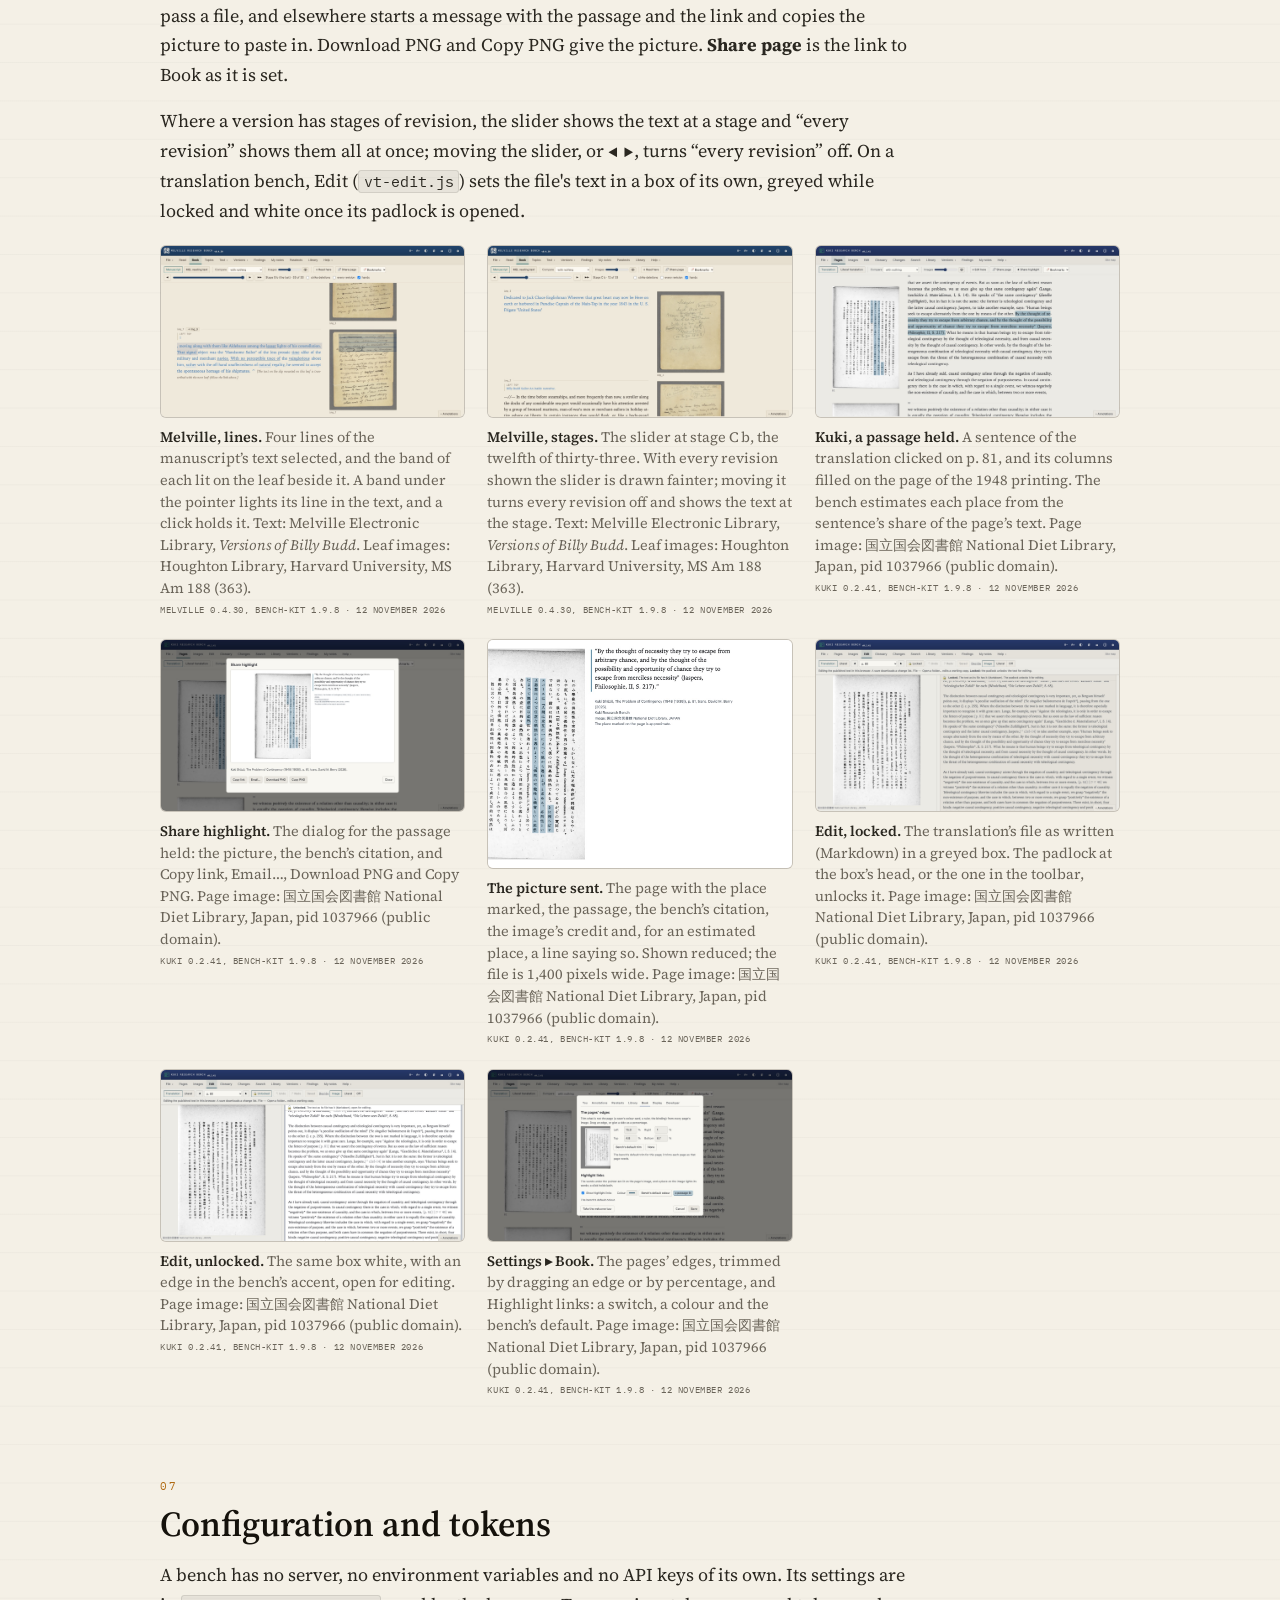
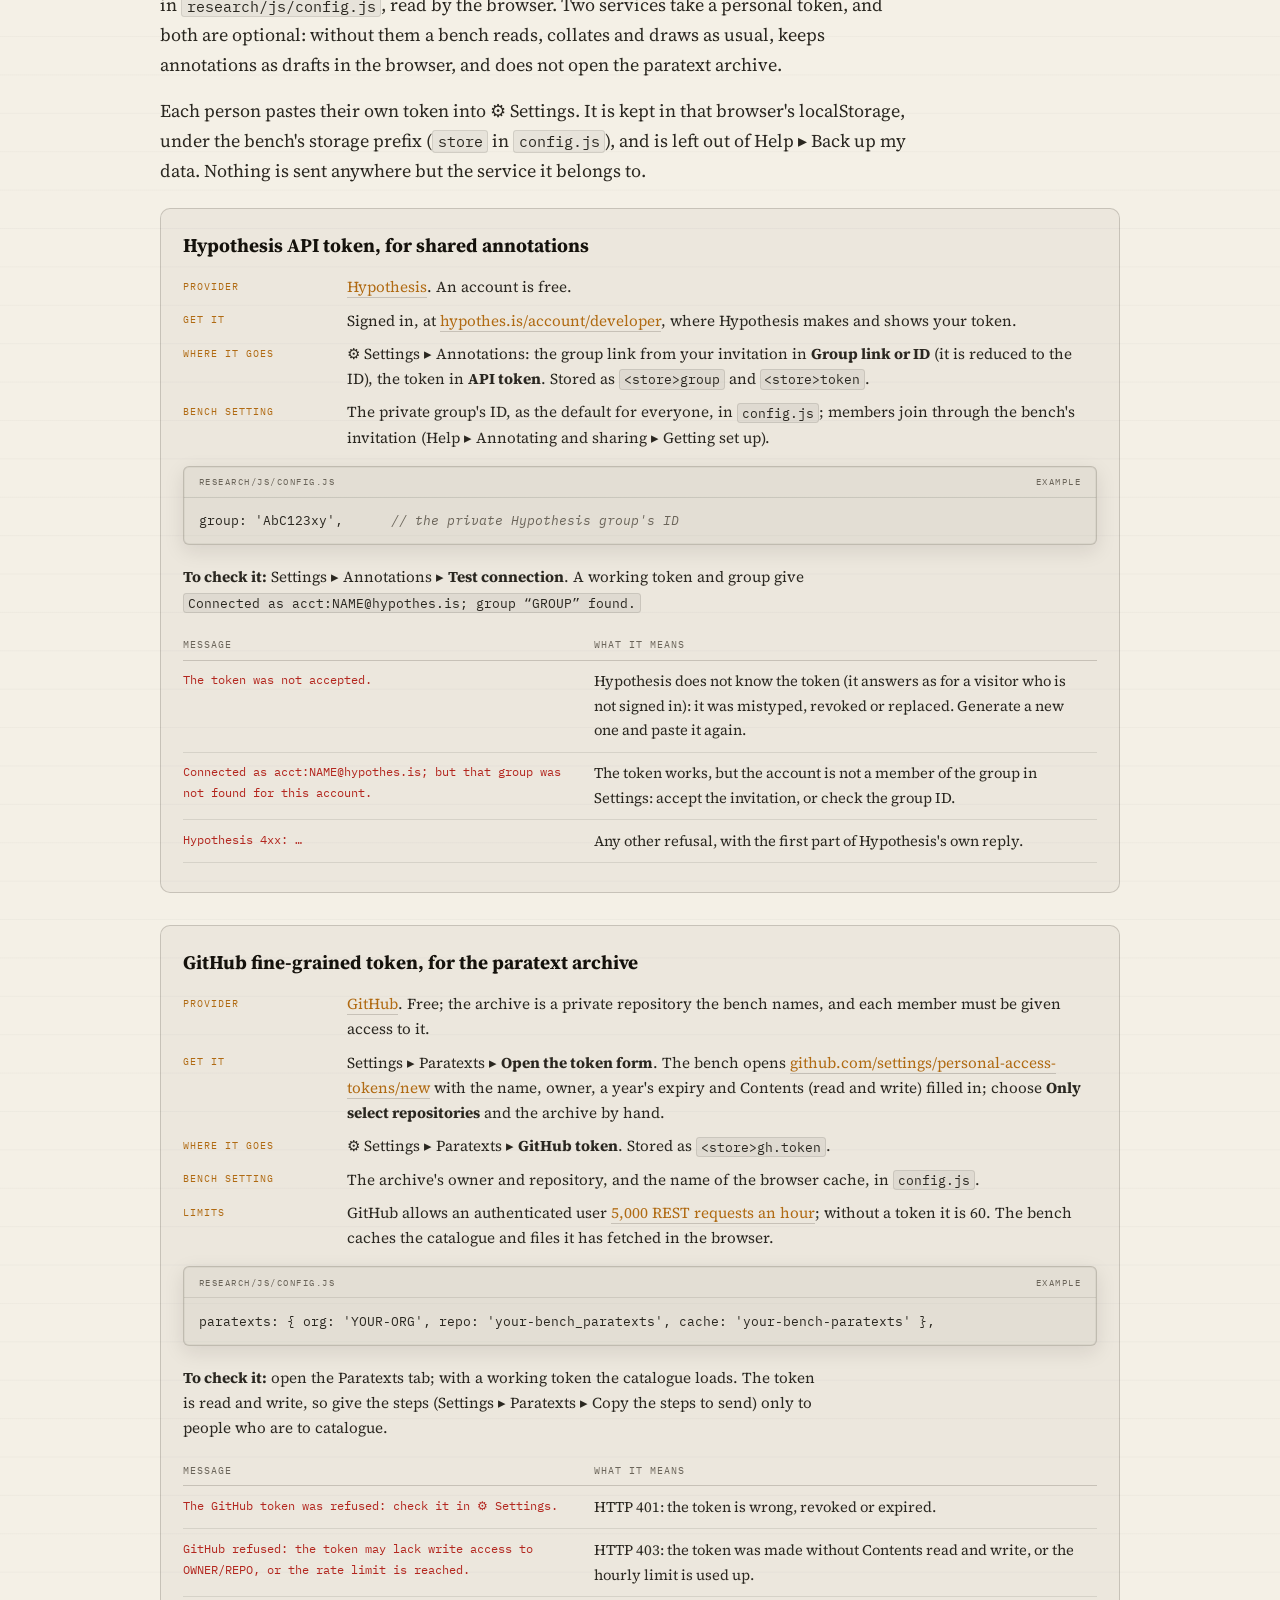
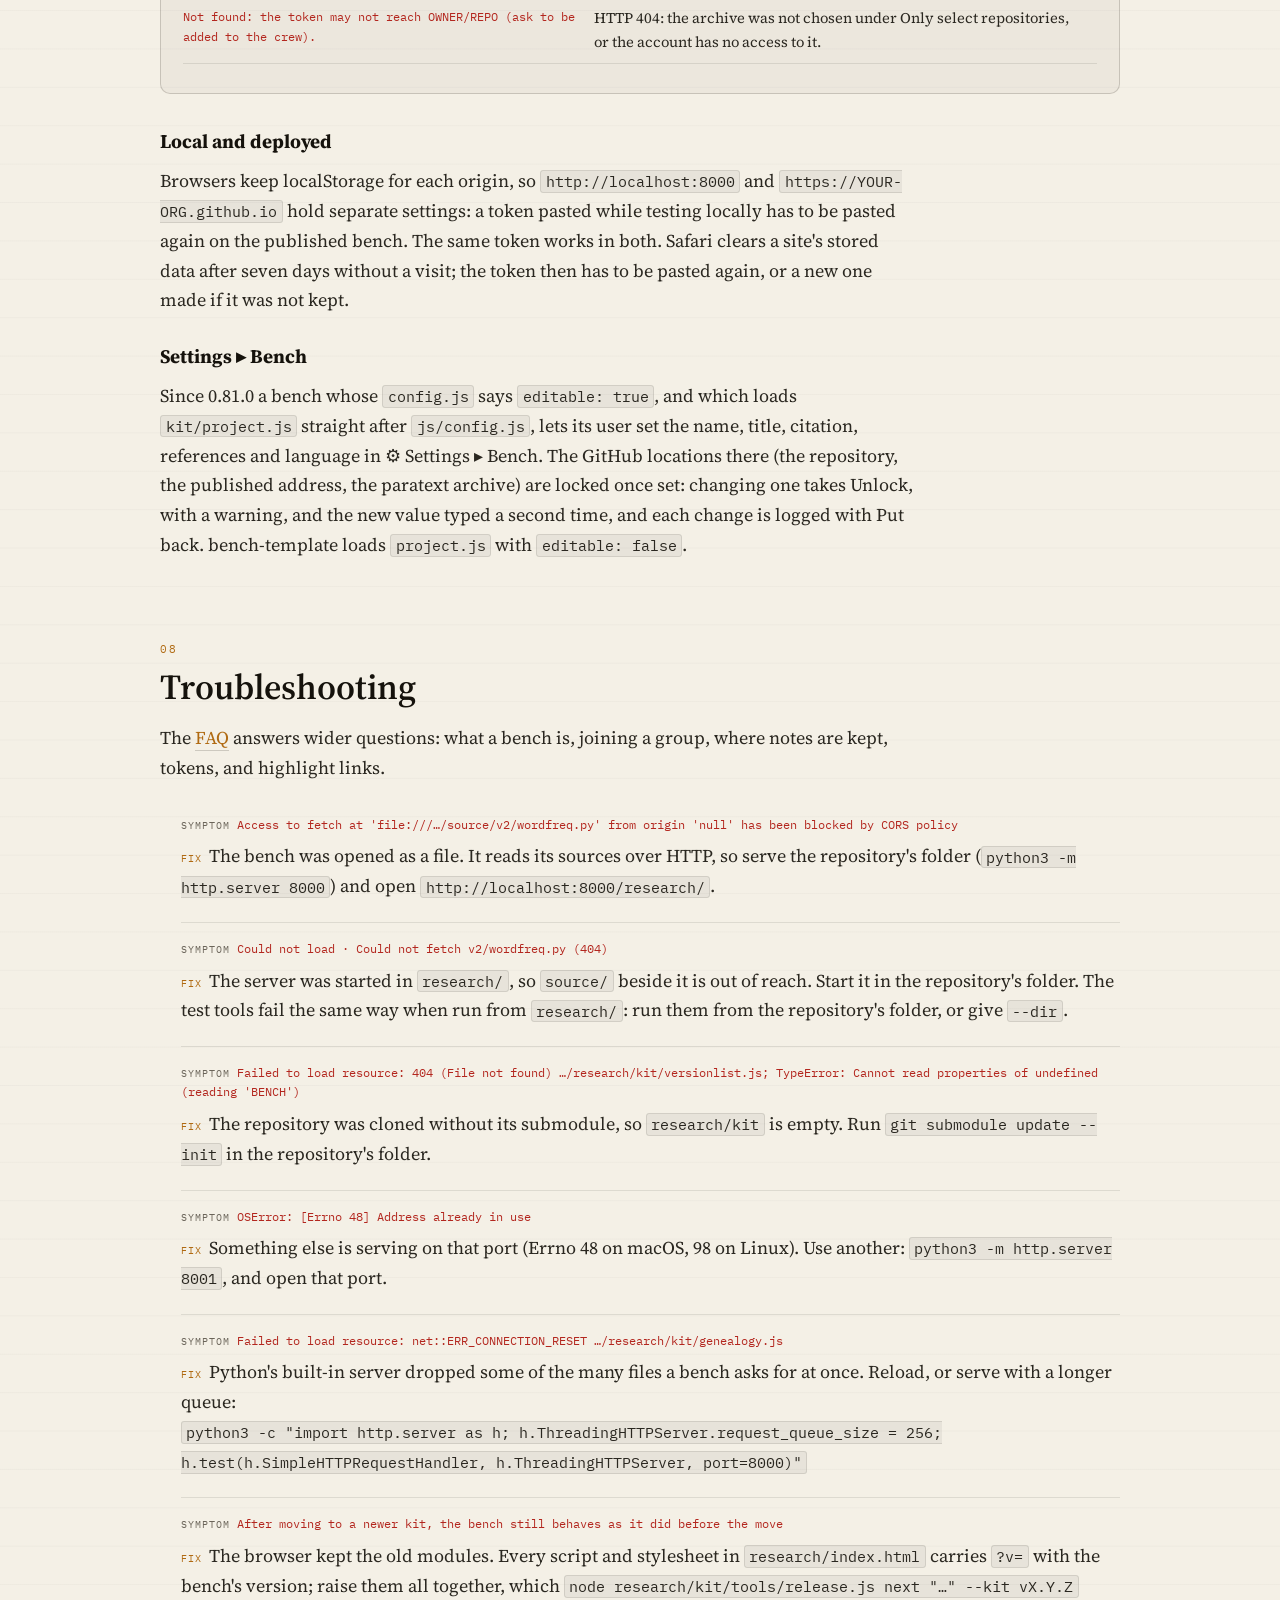
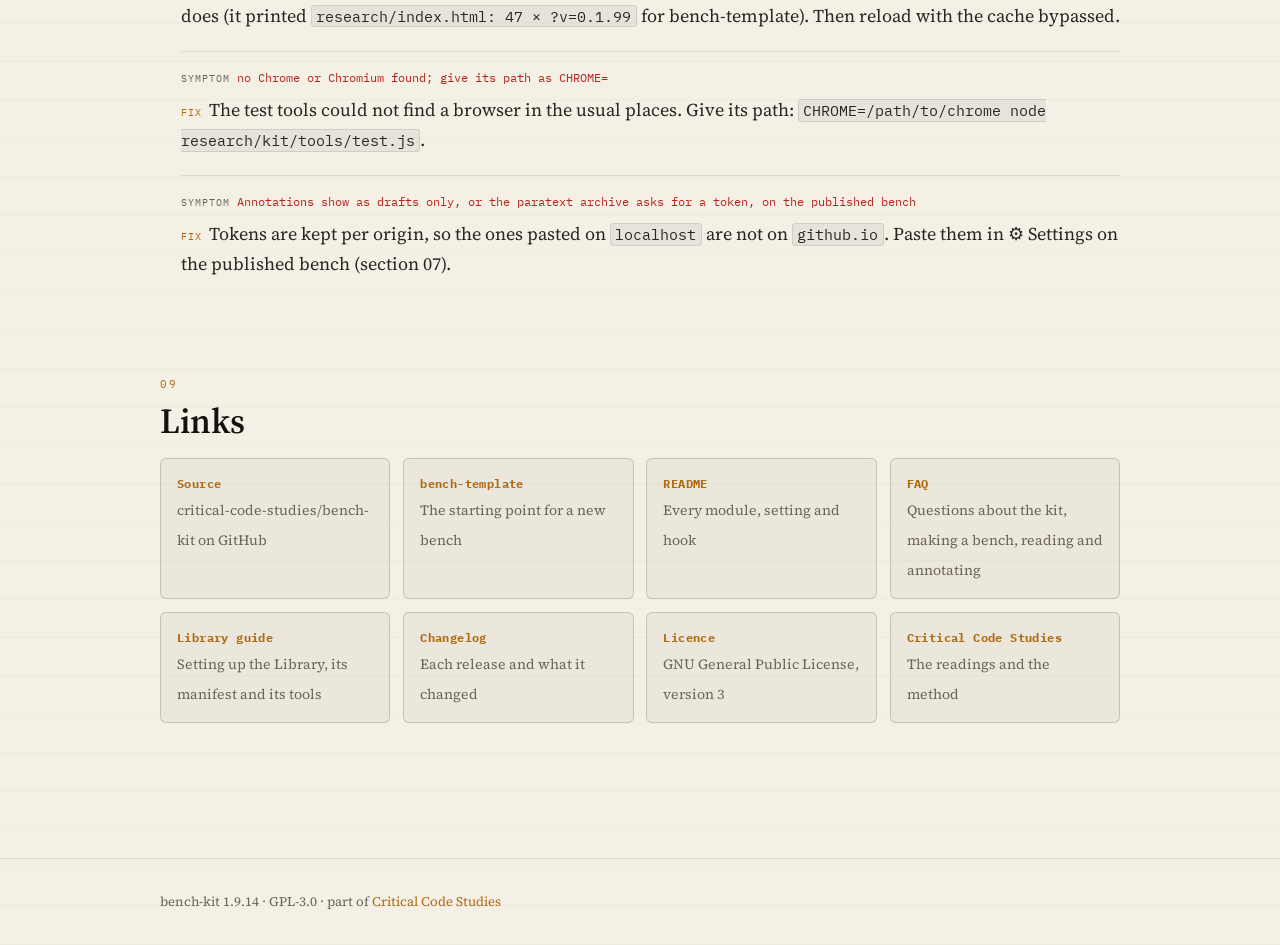
==== commit 8fde4ca1: "bench-kit 1.9.14" ====
--- a/docs/index.html
+++ b/docs/index.html
@@ -255,7 +255,7 @@
 
   <section class="hero">
     <div class="wrap hero-inner">
-      <span class="kicker">Critical code studies · version <span data-kit-version>1.9.13</span></span>
+      <span class="kicker">Critical code studies · version <span data-kit-version>1.9.14</span></span>
       <h1>bench<span class="slash">-</span>kit</h1>
       <p class="tagline">The shared modules of the research benches: static websites for reading, collating and annotating the versions of a program's source code, or of a text, with a group.</p>
       <div class="hero-actions">
@@ -264,7 +264,7 @@
         <a class="btn" href="https://github.com/critical-code-studies/bench-template">bench-template</a>
       </div>
       <div class="stats" aria-label="bench-kit in figures">
-        <div><b data-kit-version>1.9.13</b><span>Current release</span></div>
+        <div><b data-kit-version>1.9.14</b><span>Current release</span></div>
         <div><b>217</b><span>Releases since 11 October 2026</span></div>
         <div><b>59</b><span>JavaScript modules</span></div>
         <div><b>26,398</b><span>Lines of JavaScript</span></div>
@@ -577,7 +577,7 @@
   </main>
 
   <footer class="site-footer">
-    <div class="wrap"><p>bench-kit <span data-kit-version>1.9.13</span> · GPL-3.0 · part of <a href="https://critical-code-studies.github.io/">Critical Code Studies</a></p></div>
+    <div class="wrap"><p>bench-kit <span data-kit-version>1.9.14</span> · GPL-3.0 · part of <a href="https://critical-code-studies.github.io/">Critical Code Studies</a></p></div>
   </footer>
 
   <script>
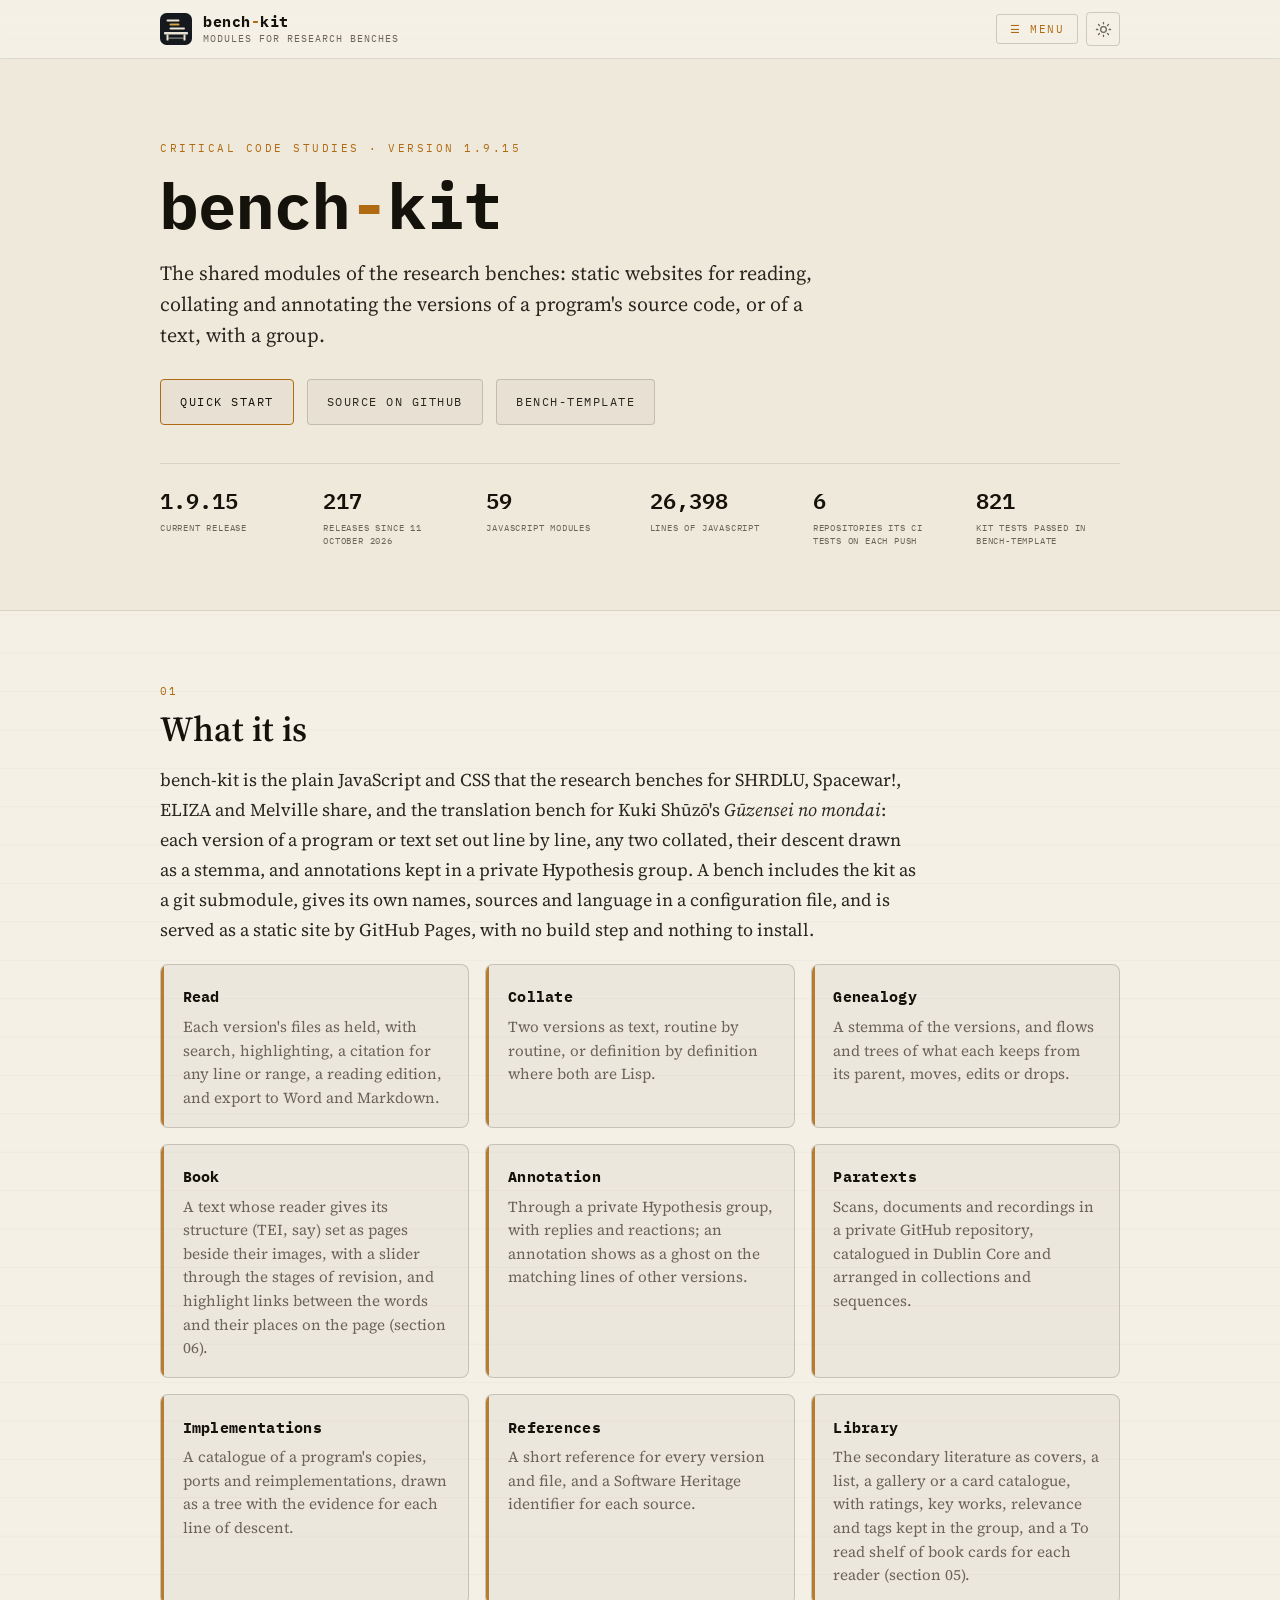
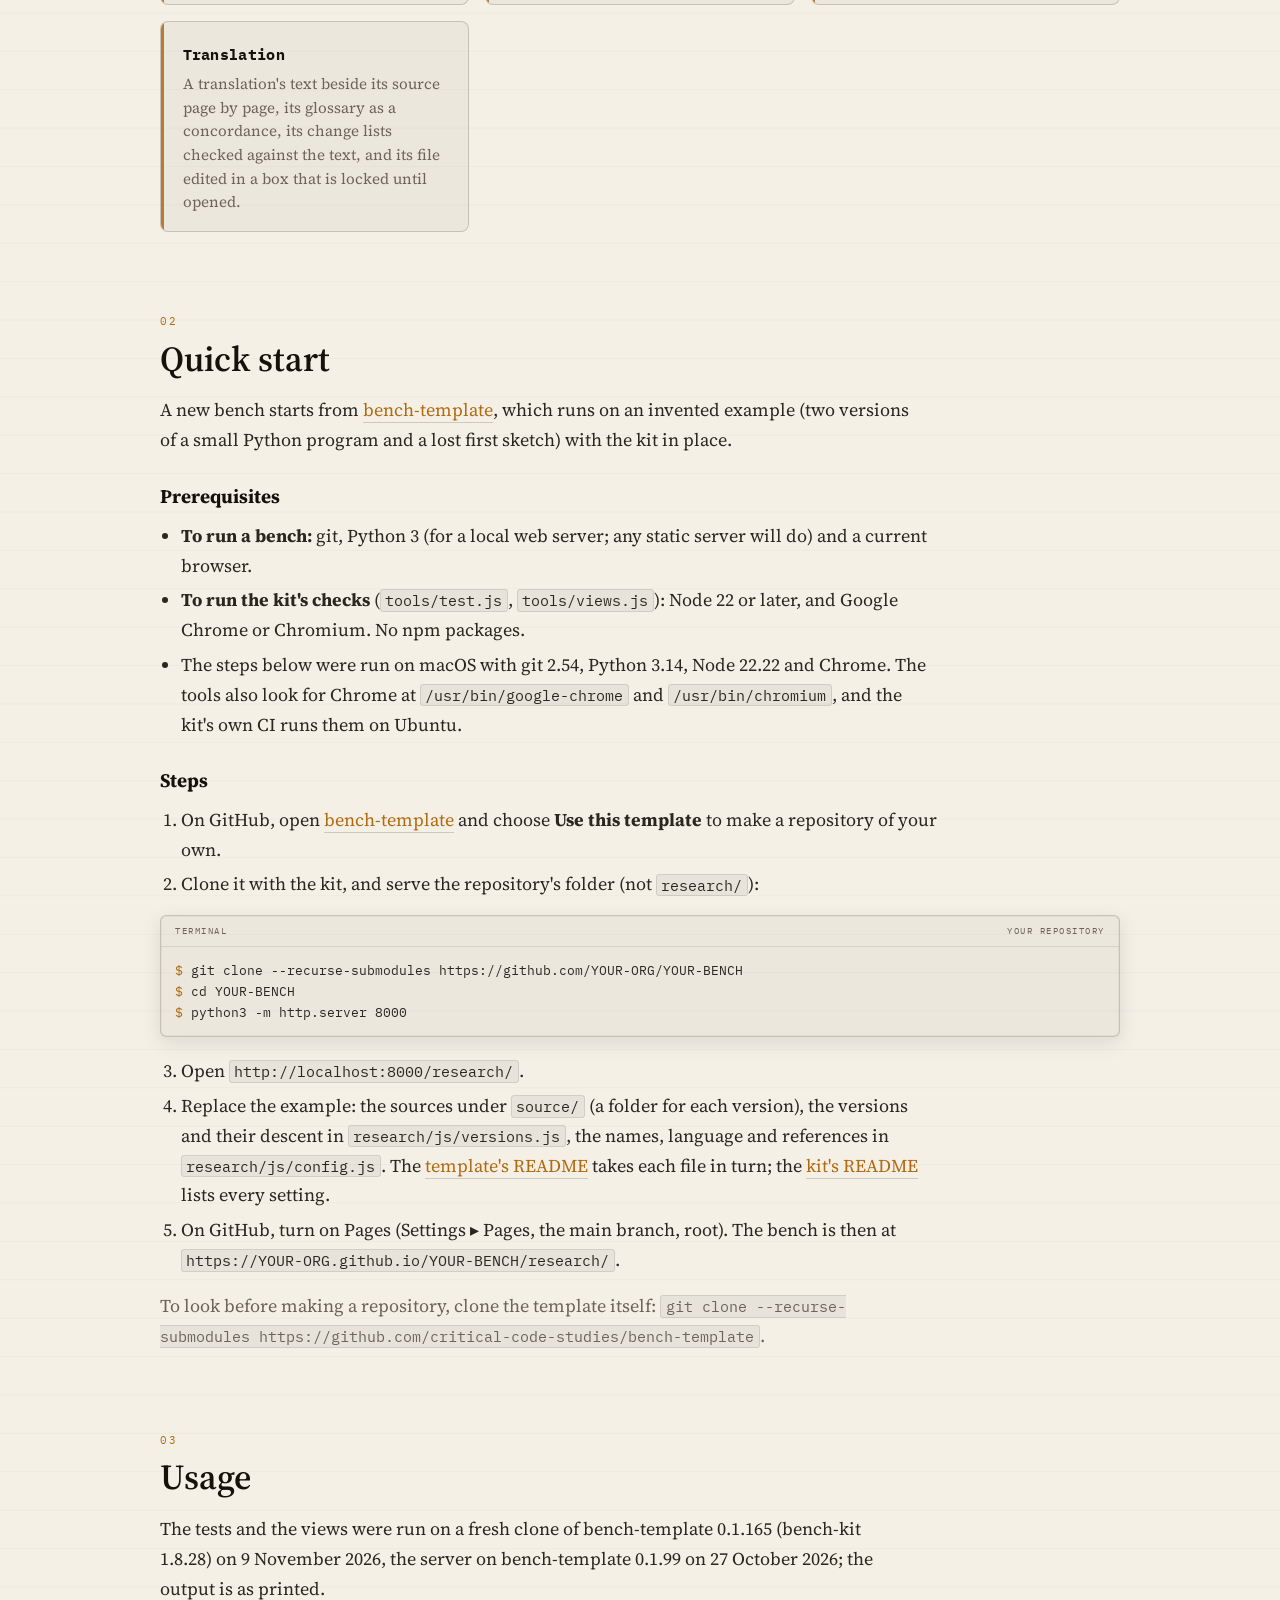
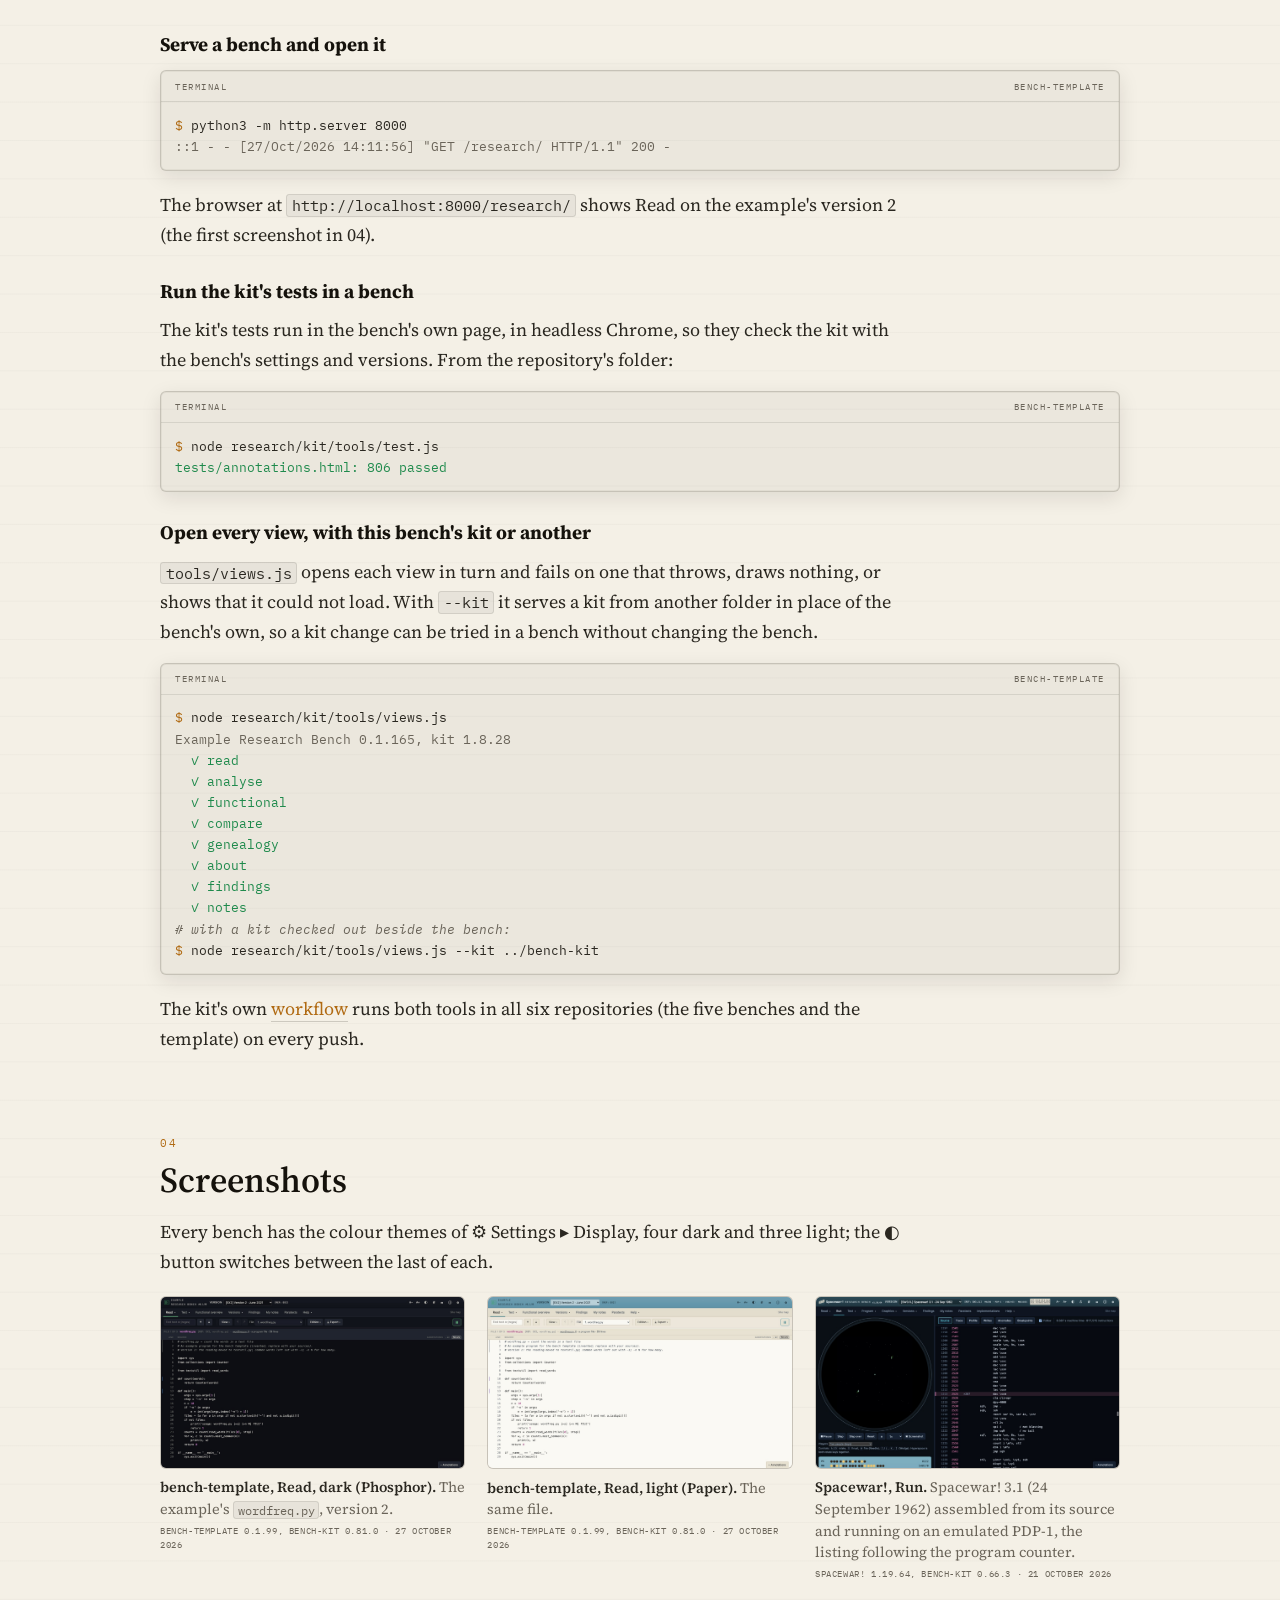
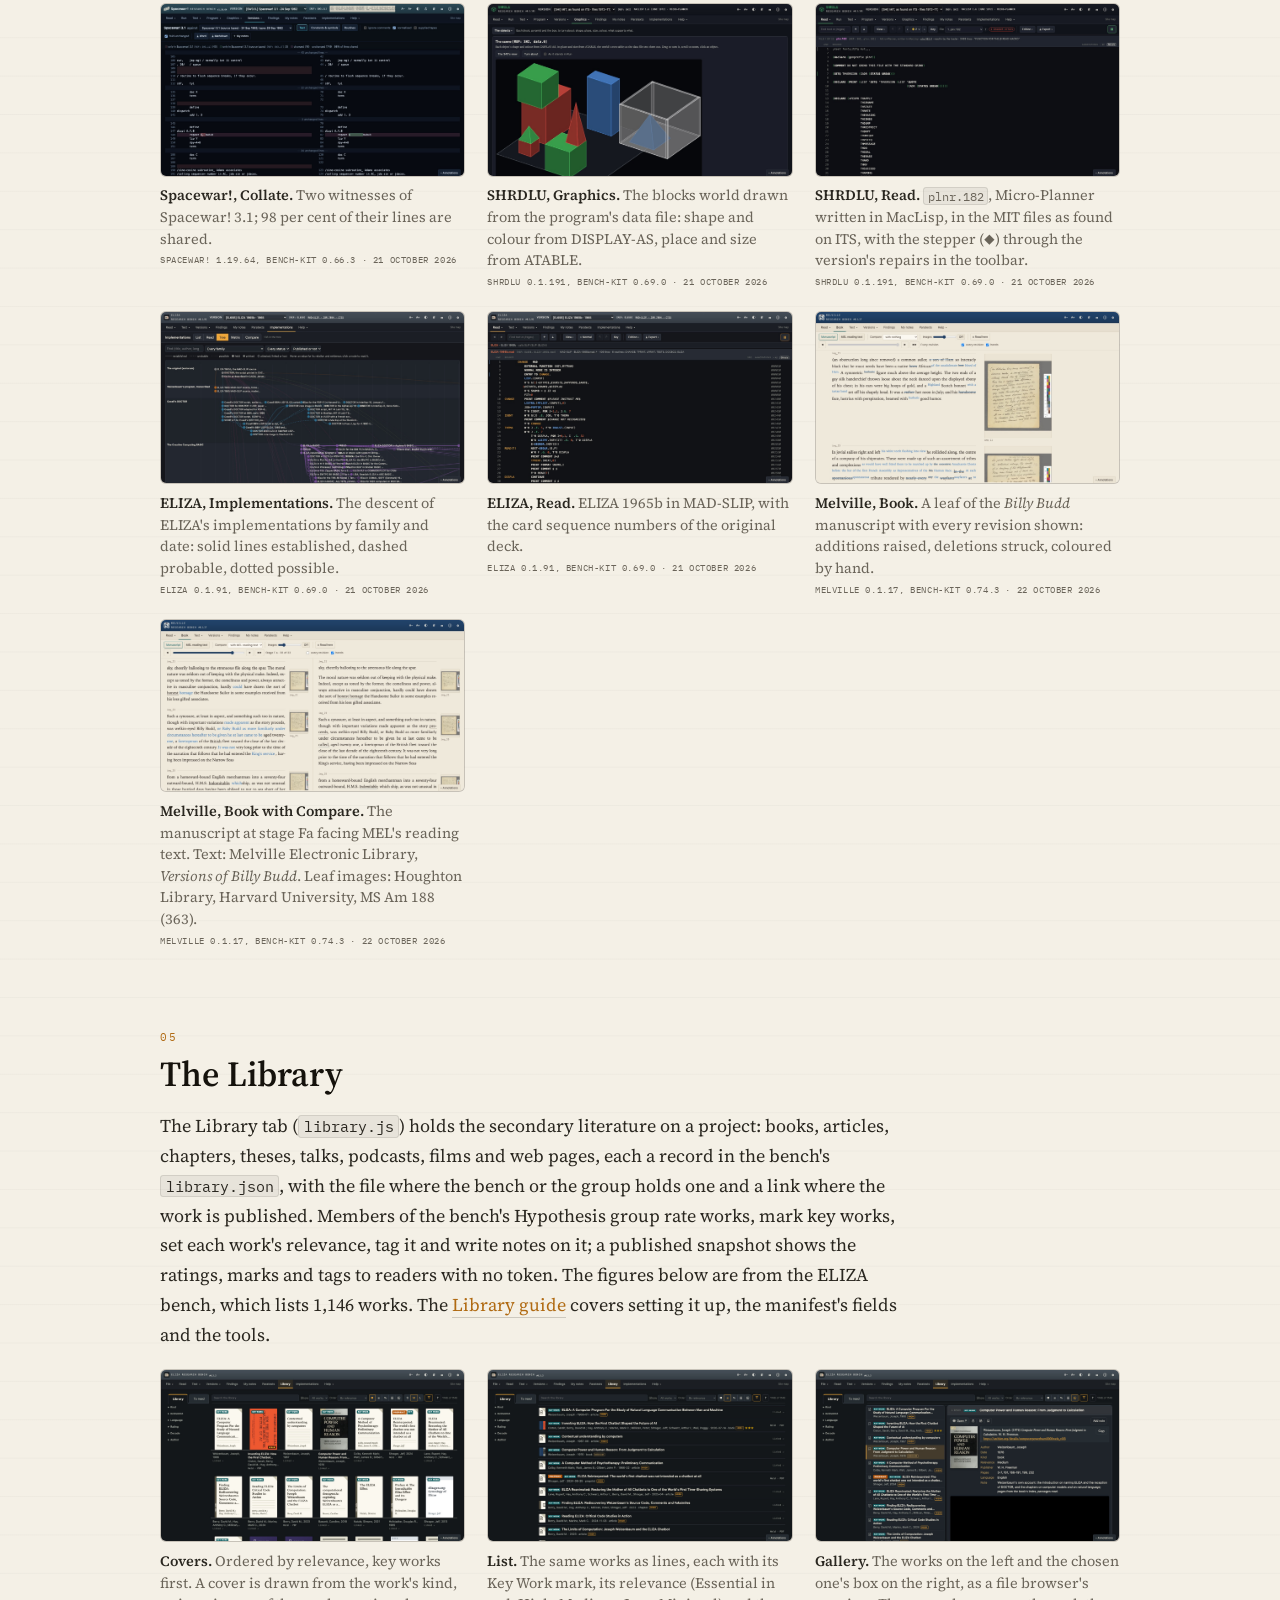
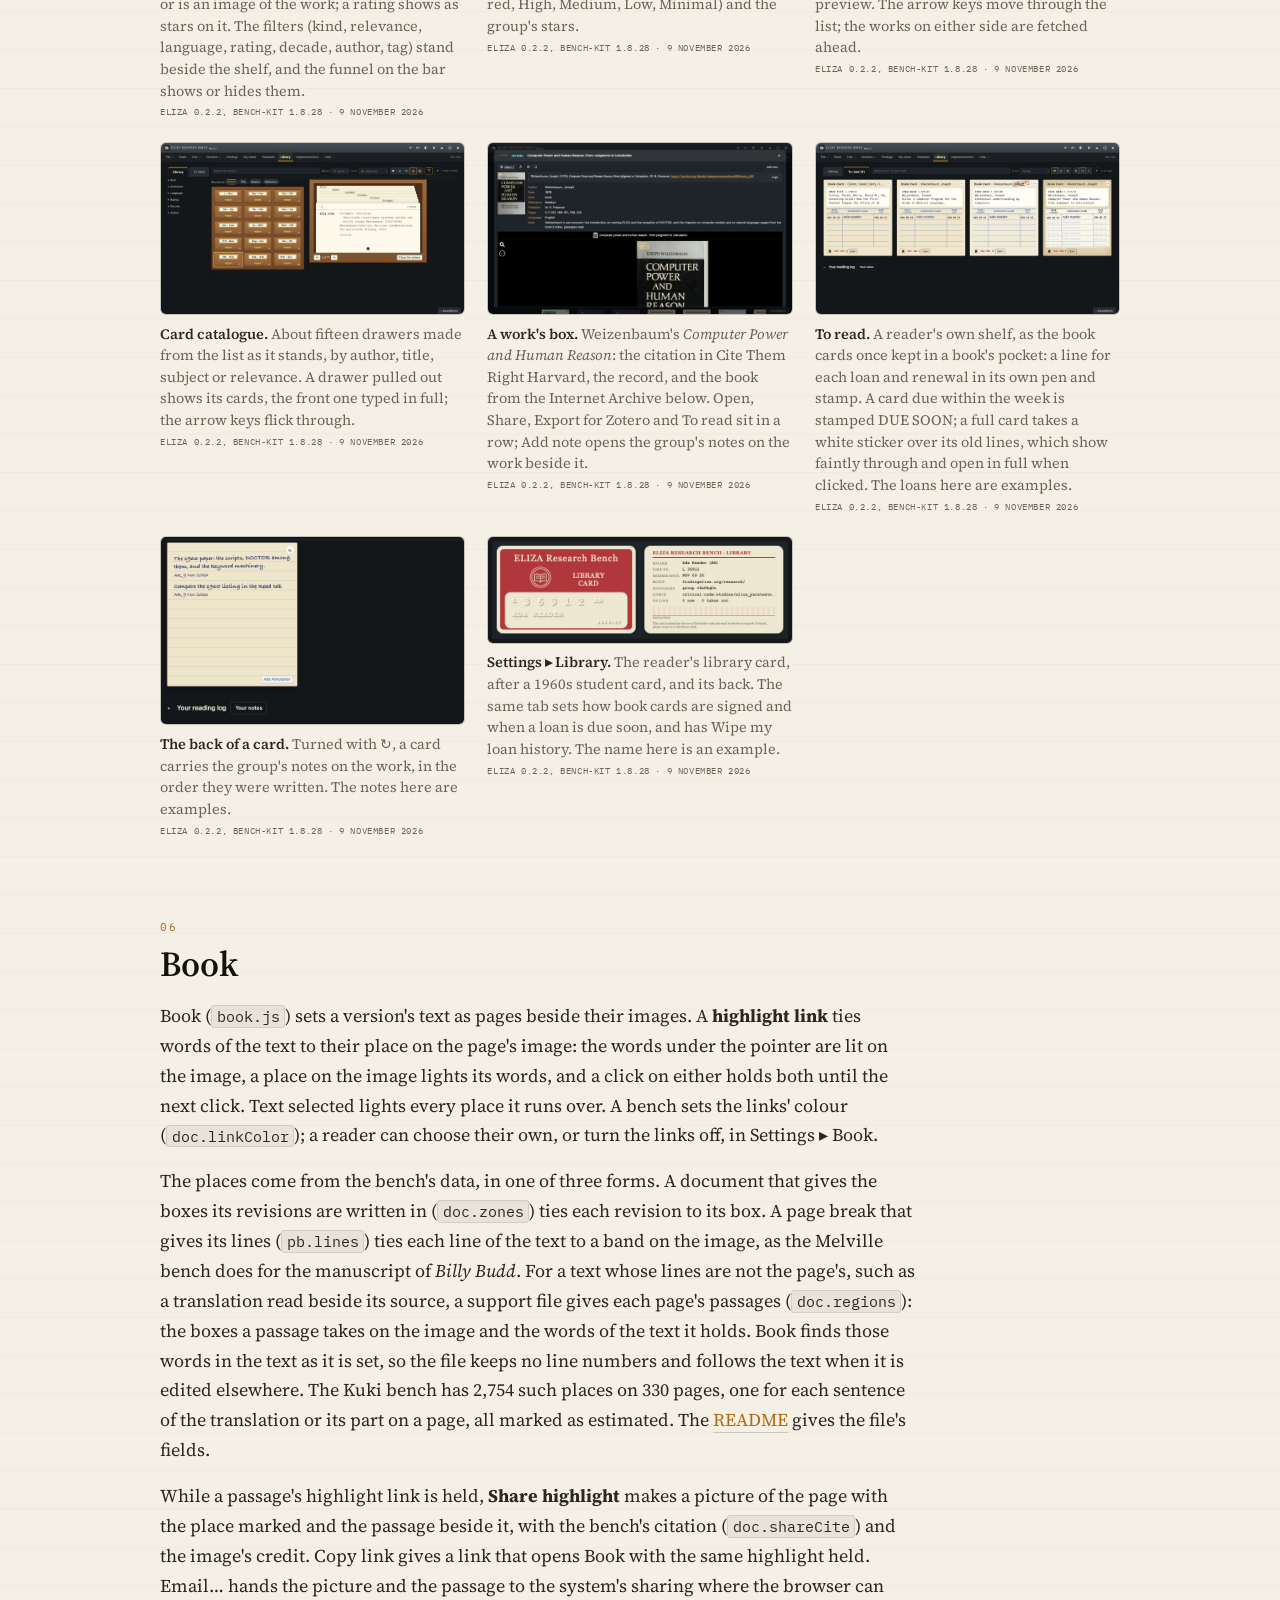
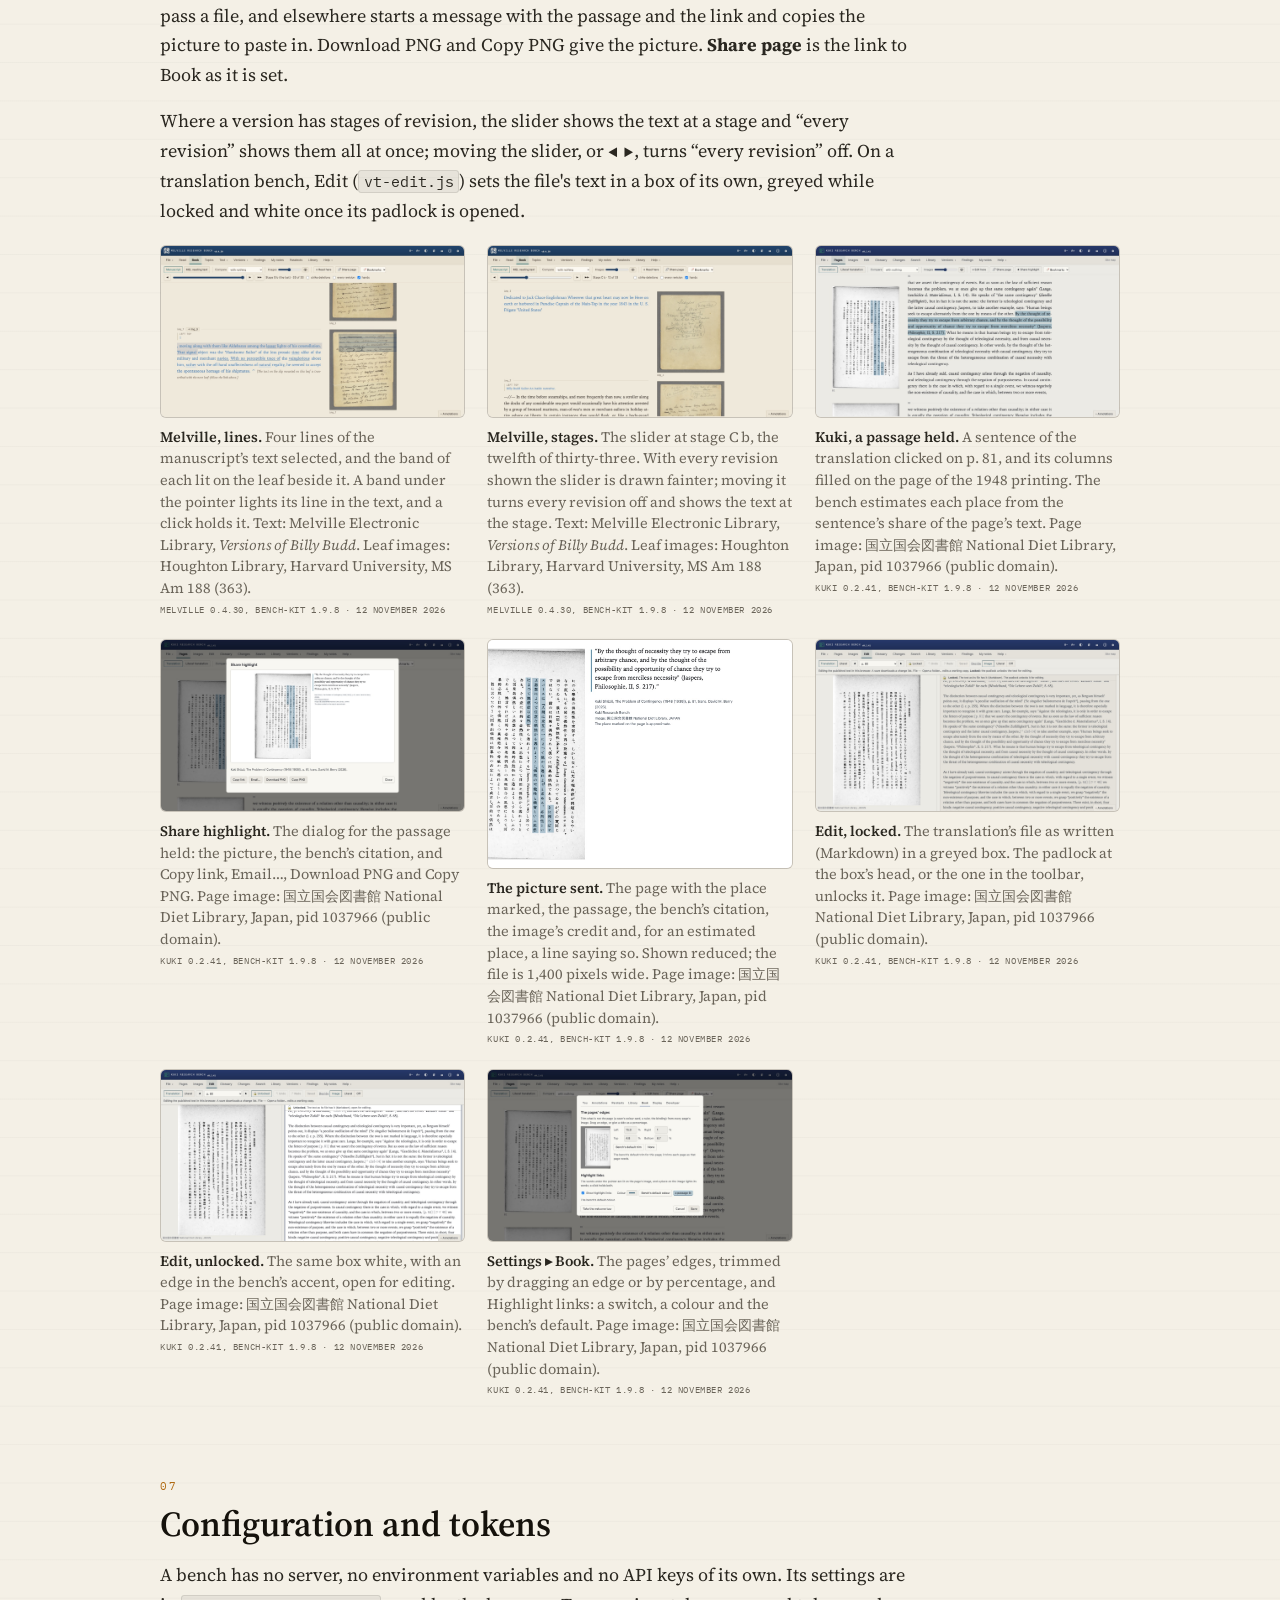
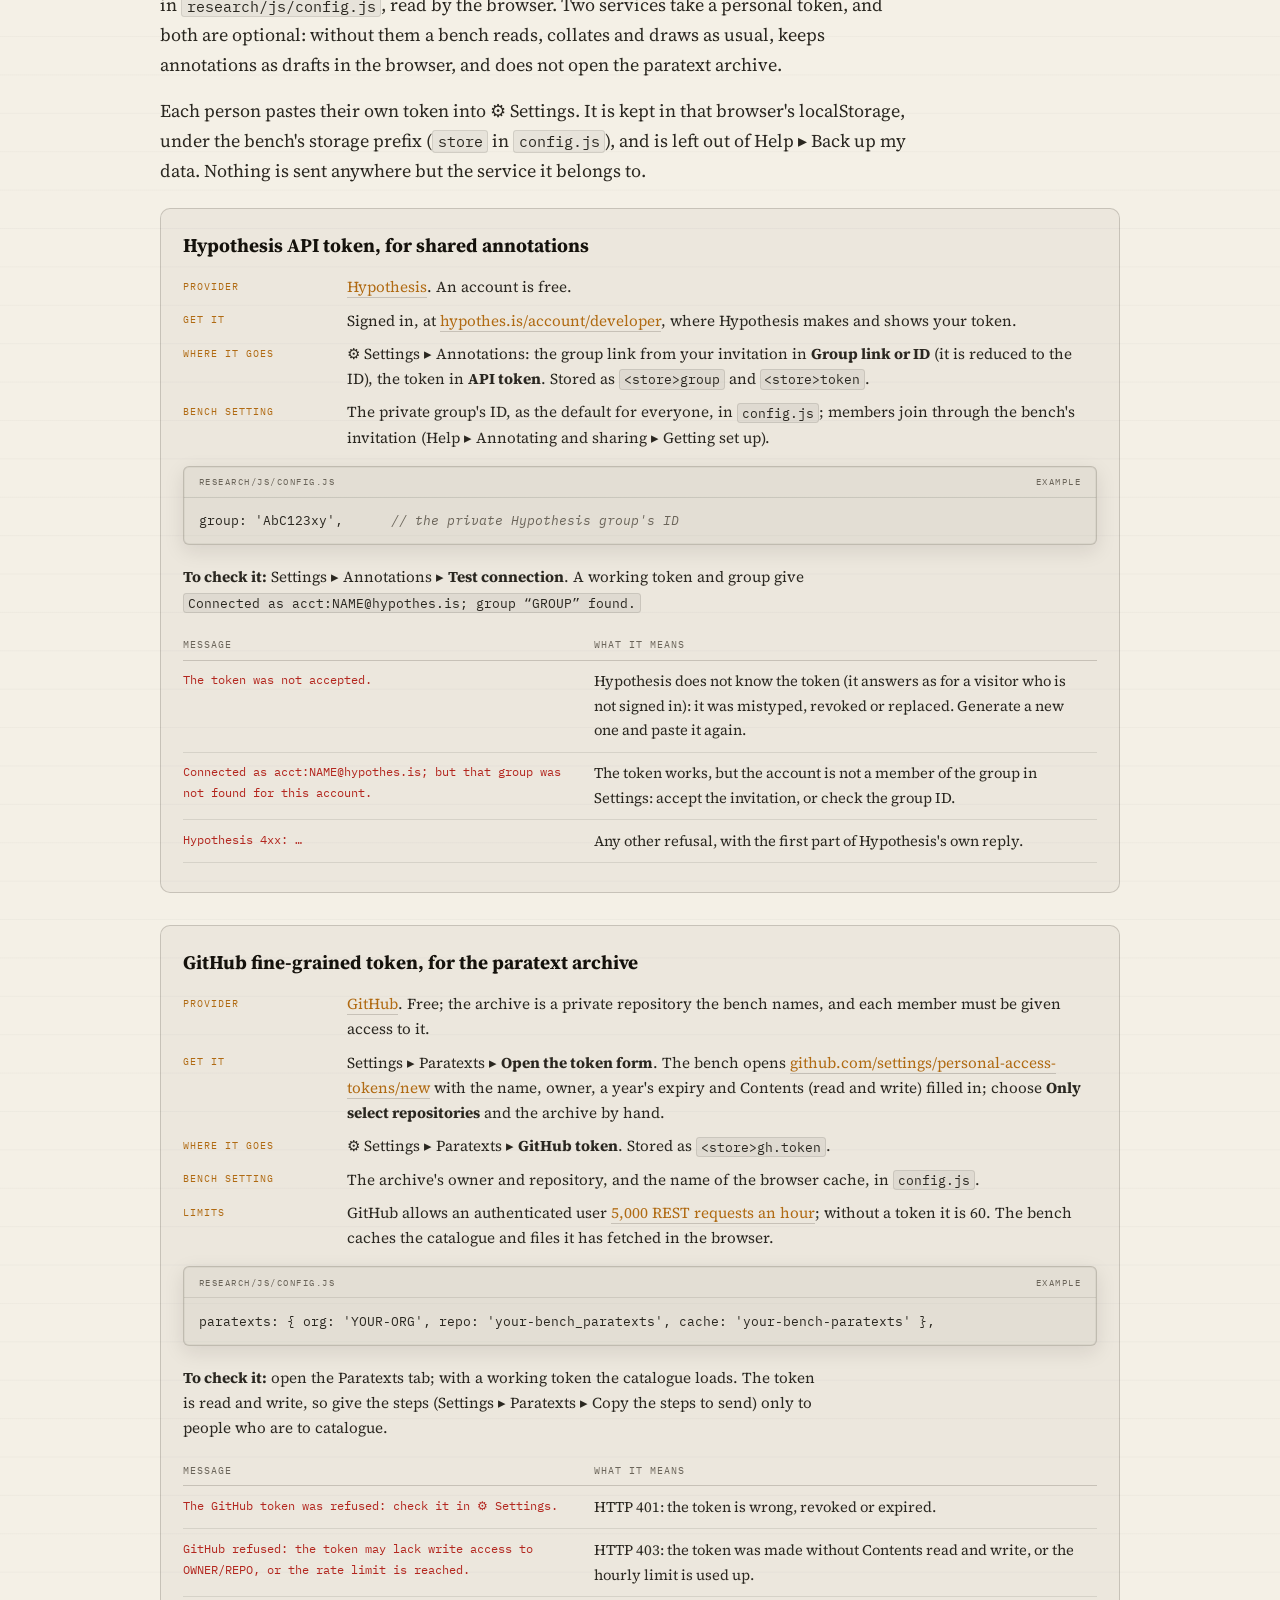
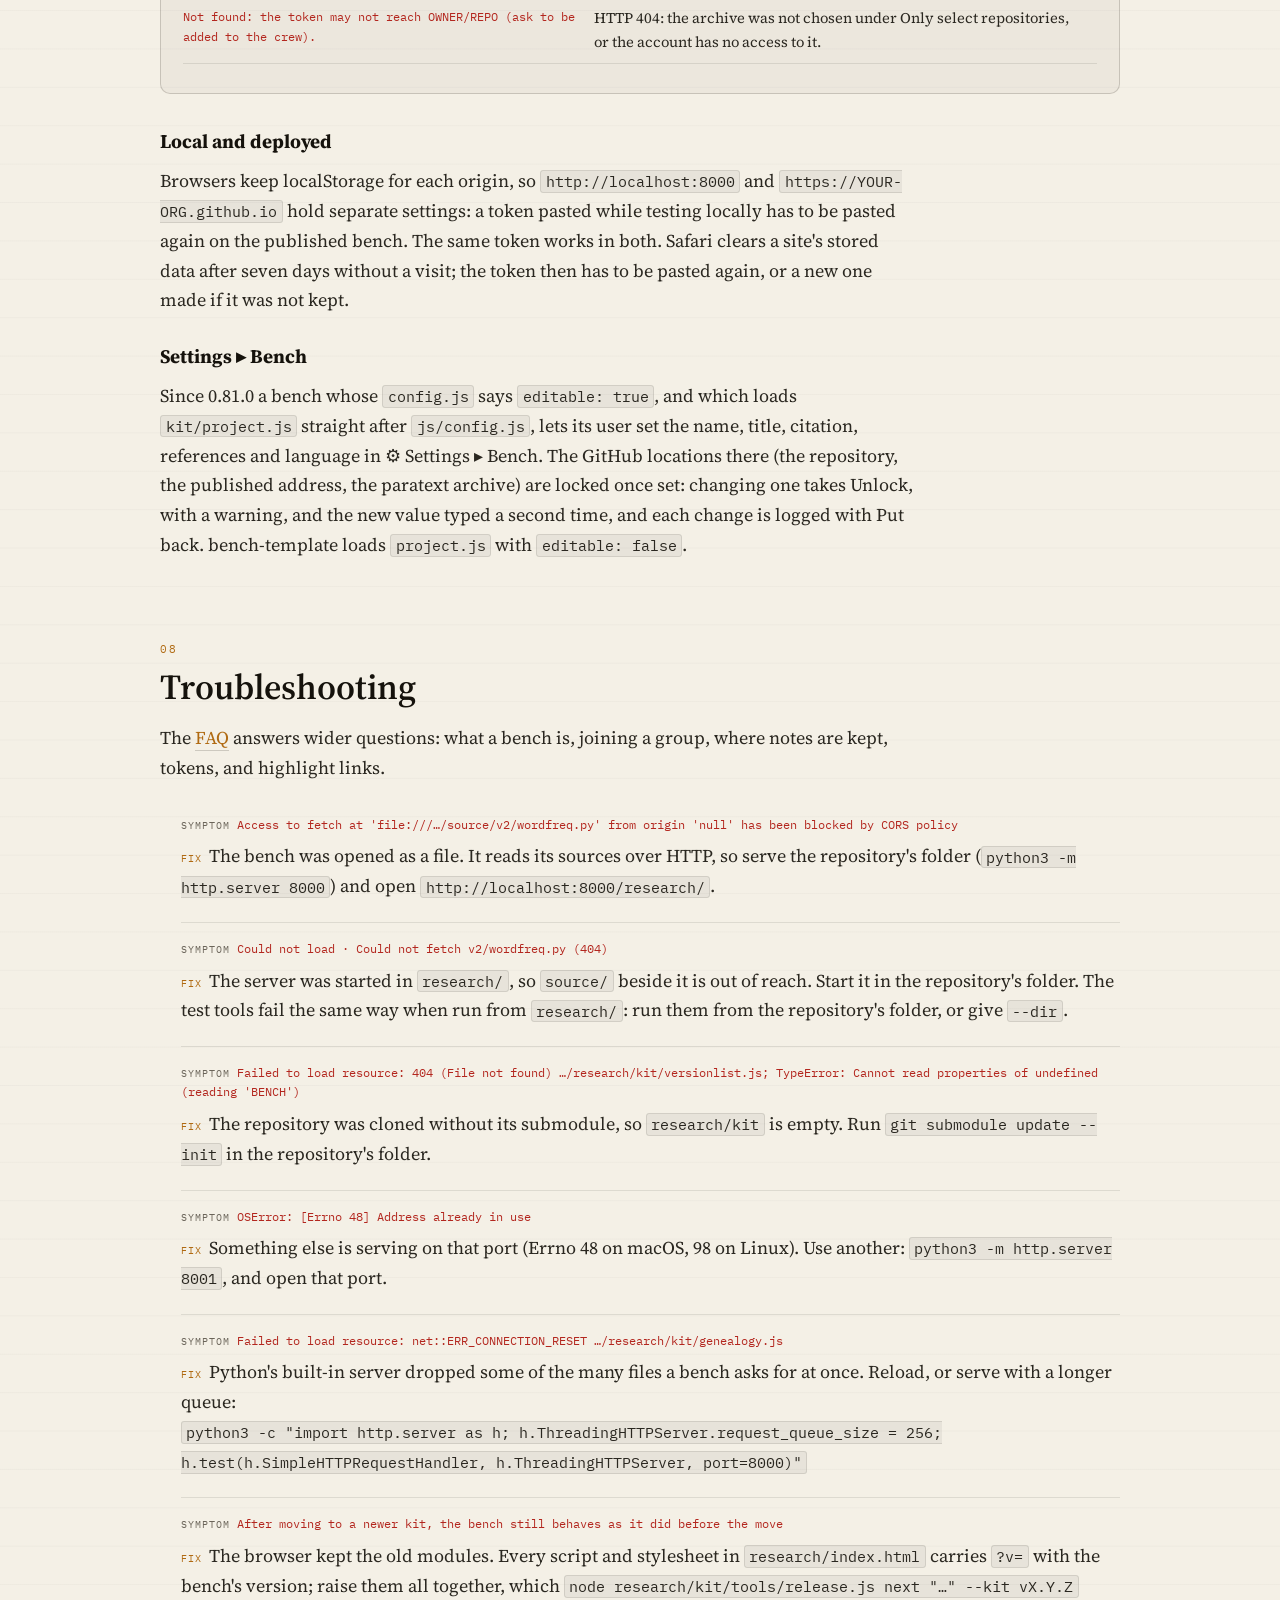
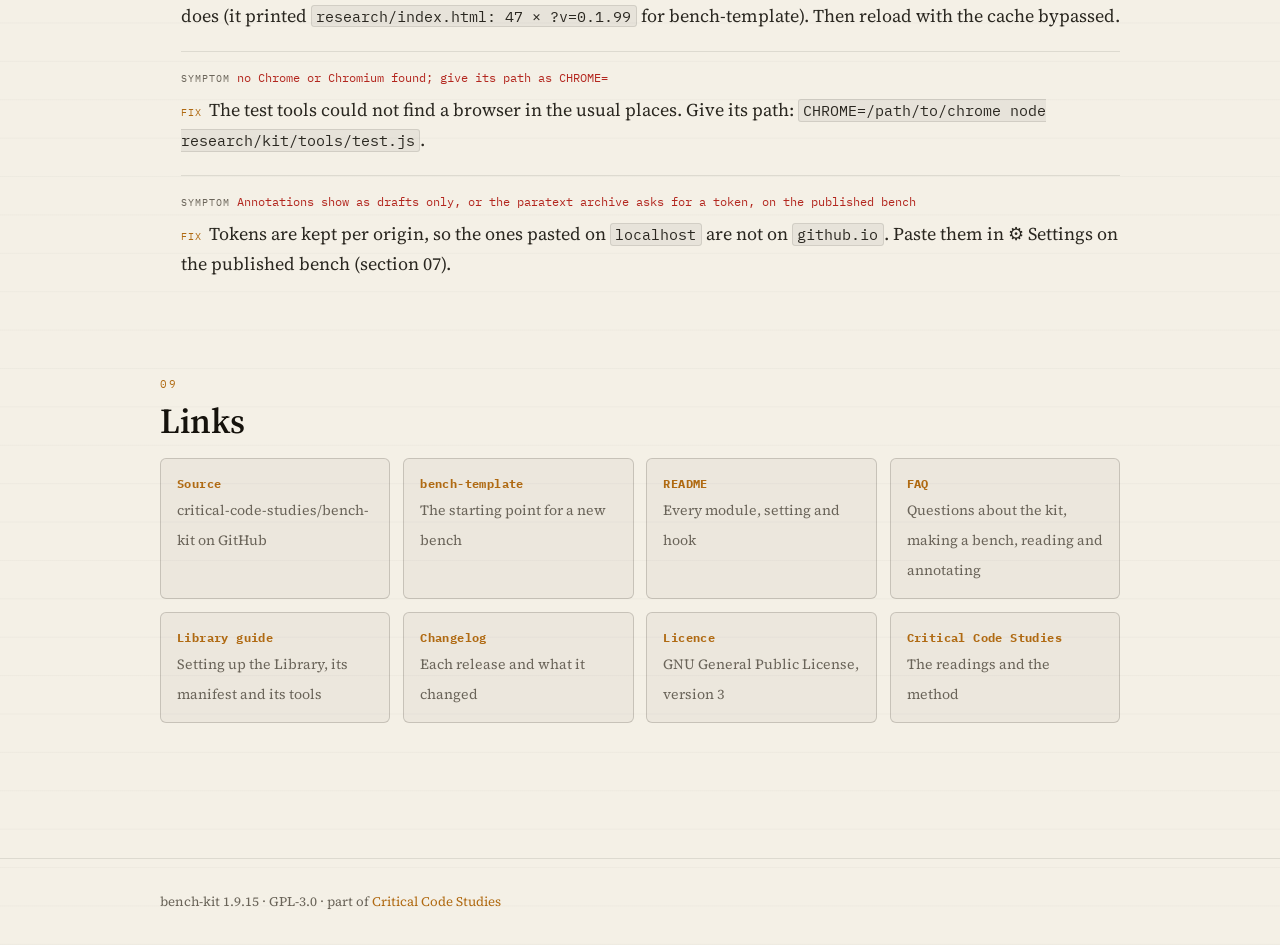
==== commit 1f48151f: "bench-kit 1.9.15" ====
--- a/docs/index.html
+++ b/docs/index.html
@@ -255,7 +255,7 @@
 
   <section class="hero">
     <div class="wrap hero-inner">
-      <span class="kicker">Critical code studies · version <span data-kit-version>1.9.14</span></span>
+      <span class="kicker">Critical code studies · version <span data-kit-version>1.9.15</span></span>
       <h1>bench<span class="slash">-</span>kit</h1>
       <p class="tagline">The shared modules of the research benches: static websites for reading, collating and annotating the versions of a program's source code, or of a text, with a group.</p>
       <div class="hero-actions">
@@ -264,7 +264,7 @@
         <a class="btn" href="https://github.com/critical-code-studies/bench-template">bench-template</a>
       </div>
       <div class="stats" aria-label="bench-kit in figures">
-        <div><b data-kit-version>1.9.14</b><span>Current release</span></div>
+        <div><b data-kit-version>1.9.15</b><span>Current release</span></div>
         <div><b>217</b><span>Releases since 11 October 2026</span></div>
         <div><b>59</b><span>JavaScript modules</span></div>
         <div><b>26,398</b><span>Lines of JavaScript</span></div>
@@ -577,7 +577,7 @@
   </main>
 
   <footer class="site-footer">
-    <div class="wrap"><p>bench-kit <span data-kit-version>1.9.14</span> · GPL-3.0 · part of <a href="https://critical-code-studies.github.io/">Critical Code Studies</a></p></div>
+    <div class="wrap"><p>bench-kit <span data-kit-version>1.9.15</span> · GPL-3.0 · part of <a href="https://critical-code-studies.github.io/">Critical Code Studies</a></p></div>
   </footer>
 
   <script>
